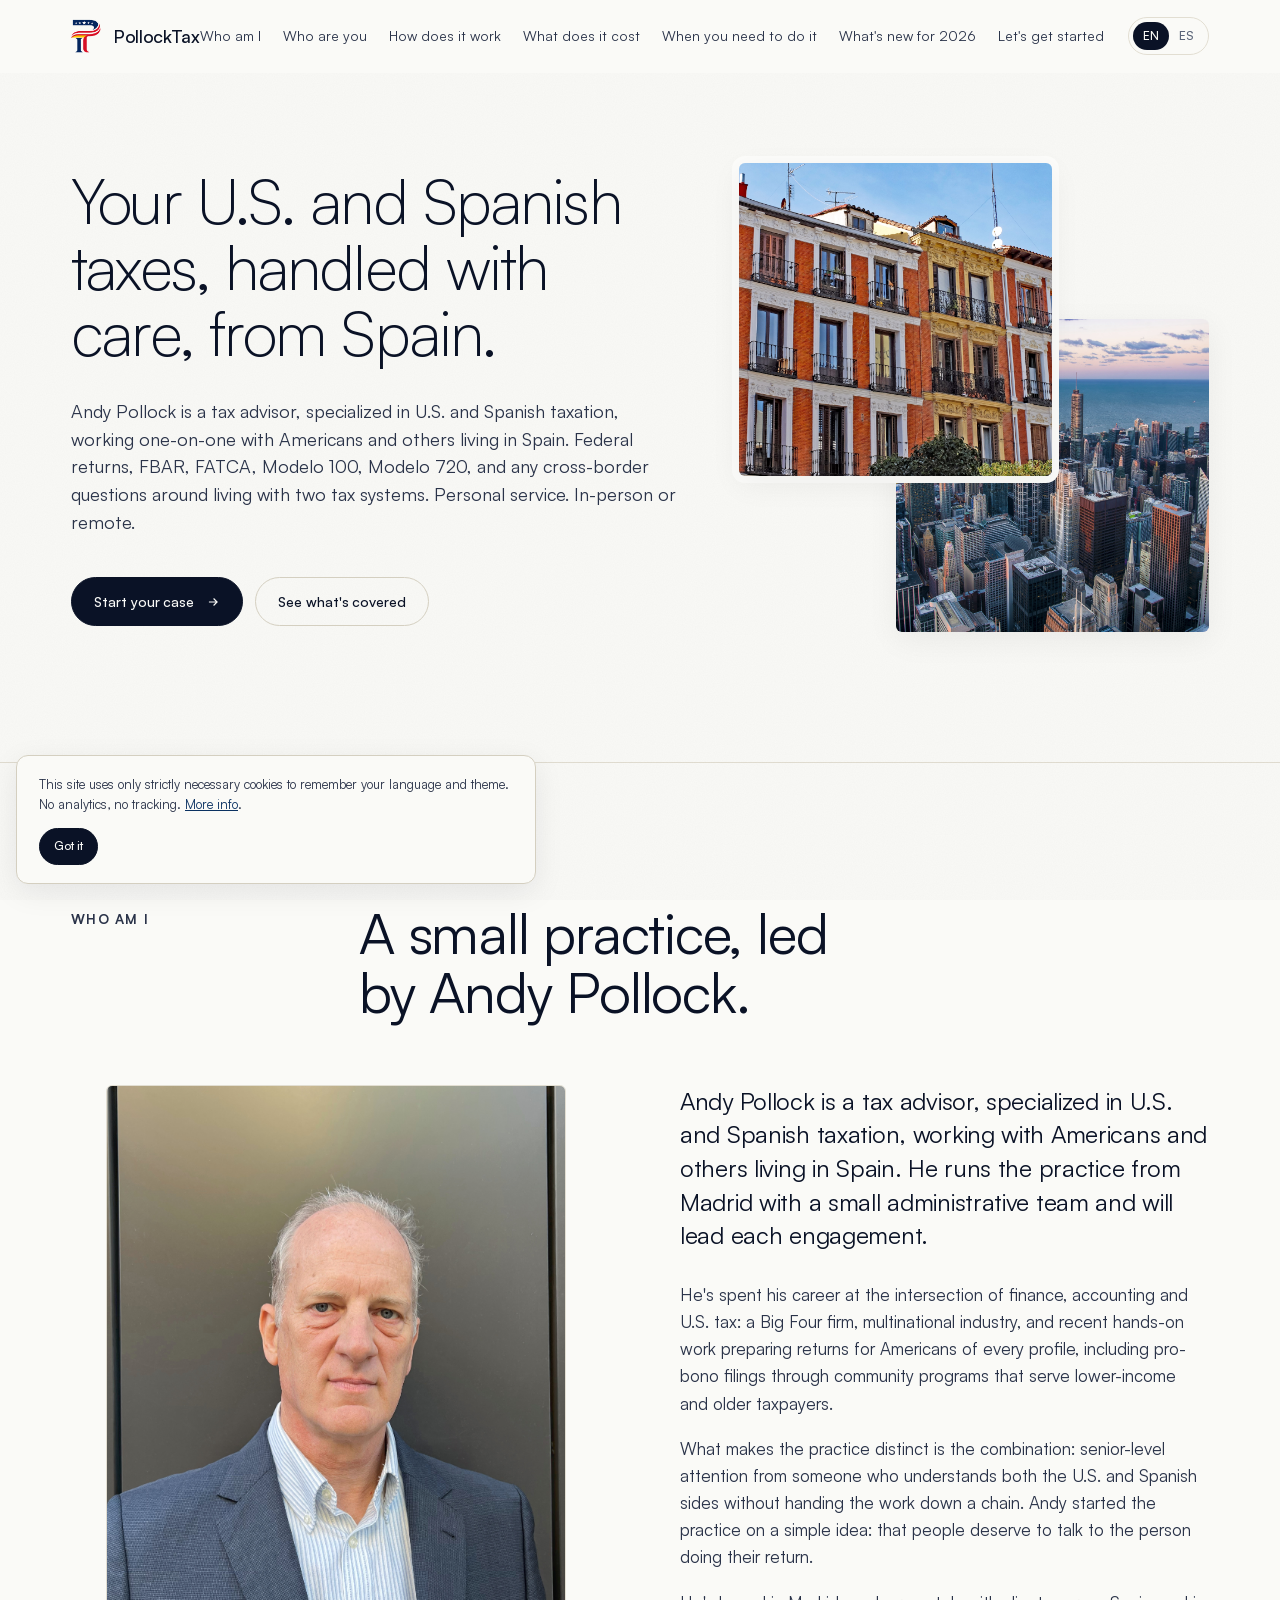
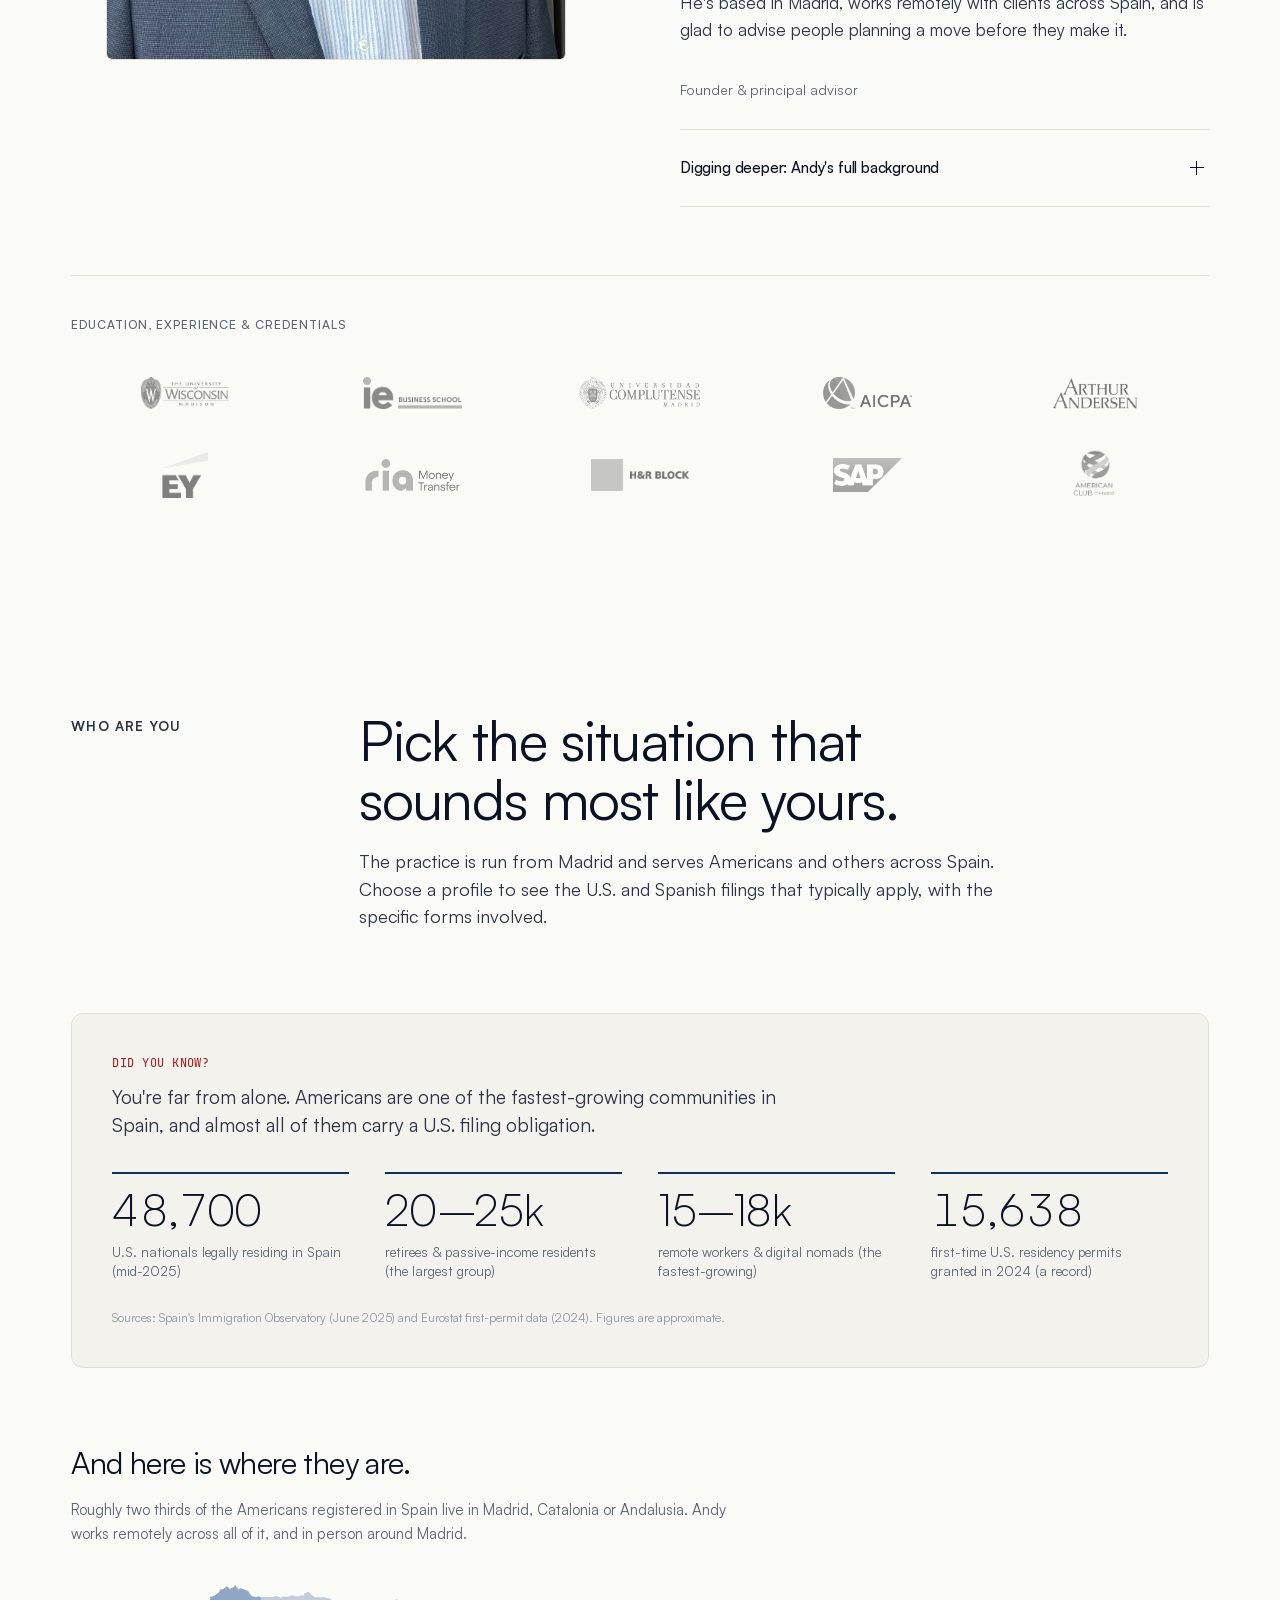
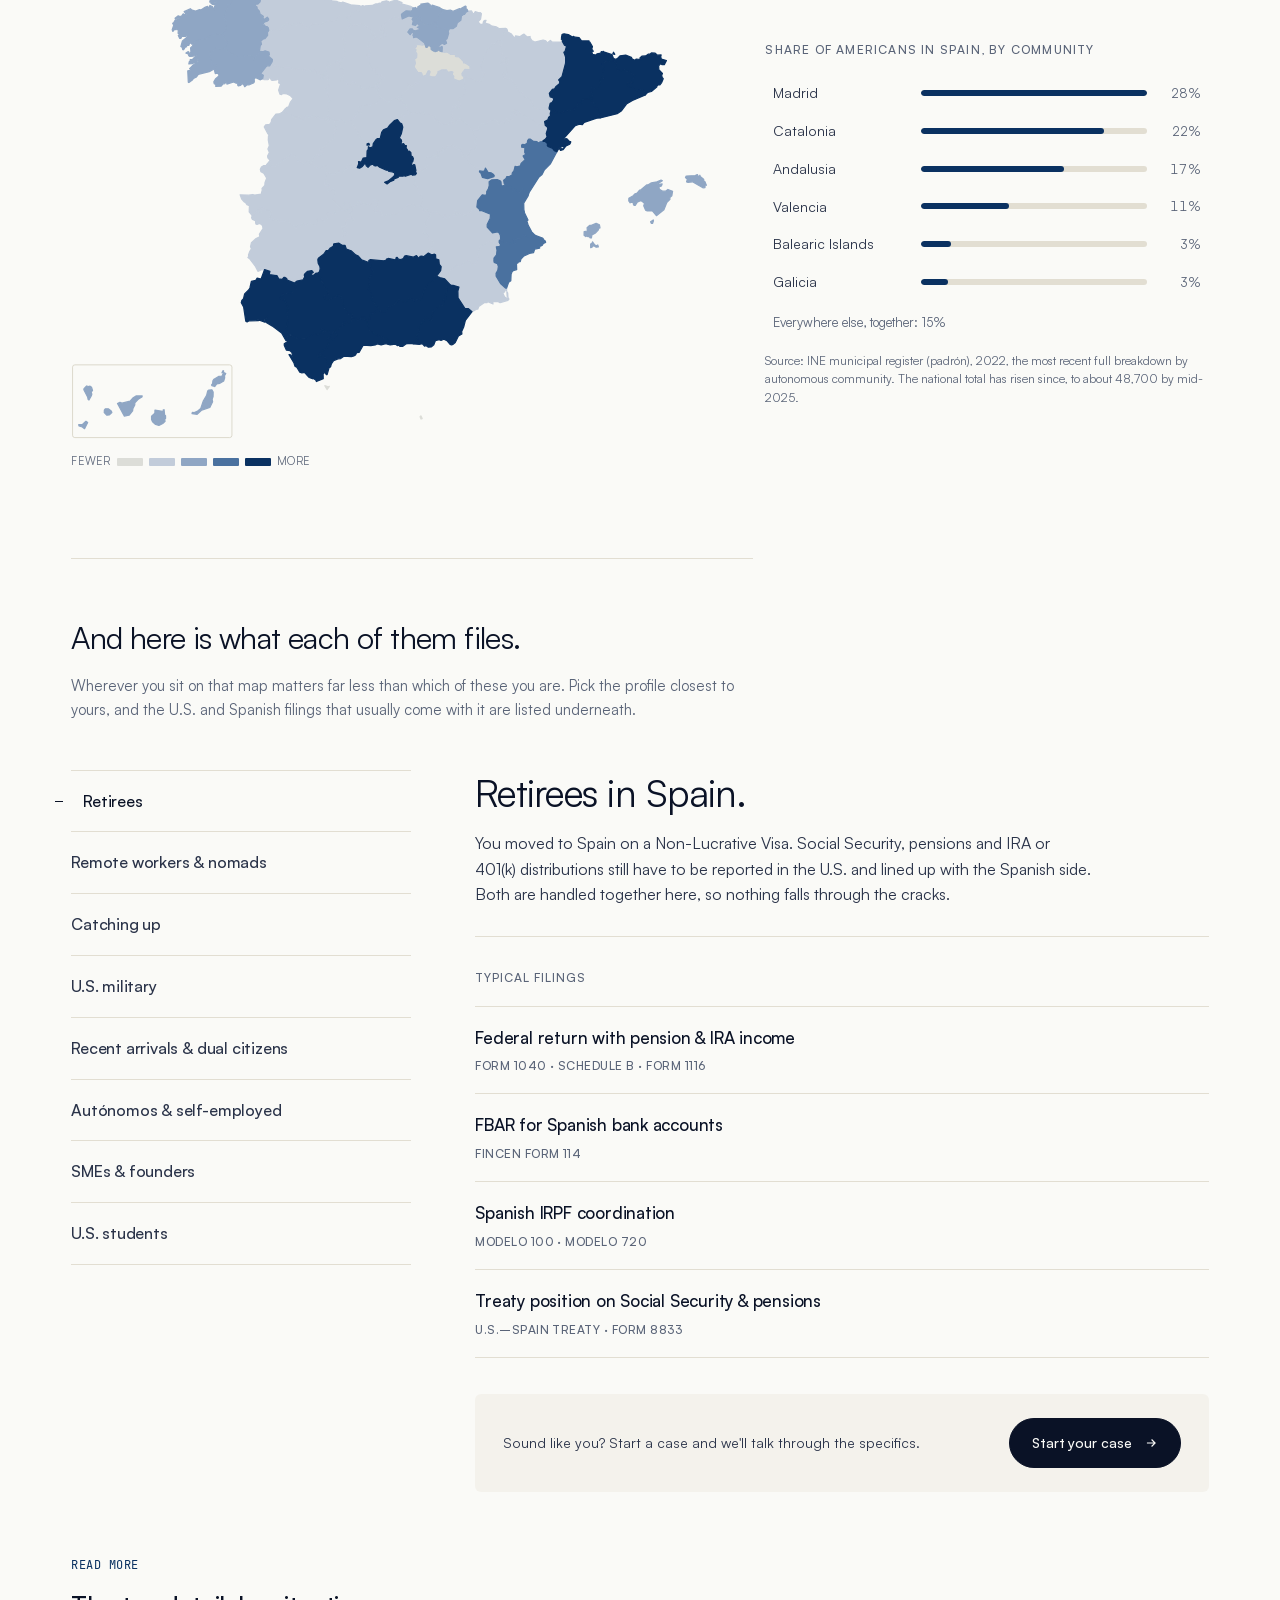
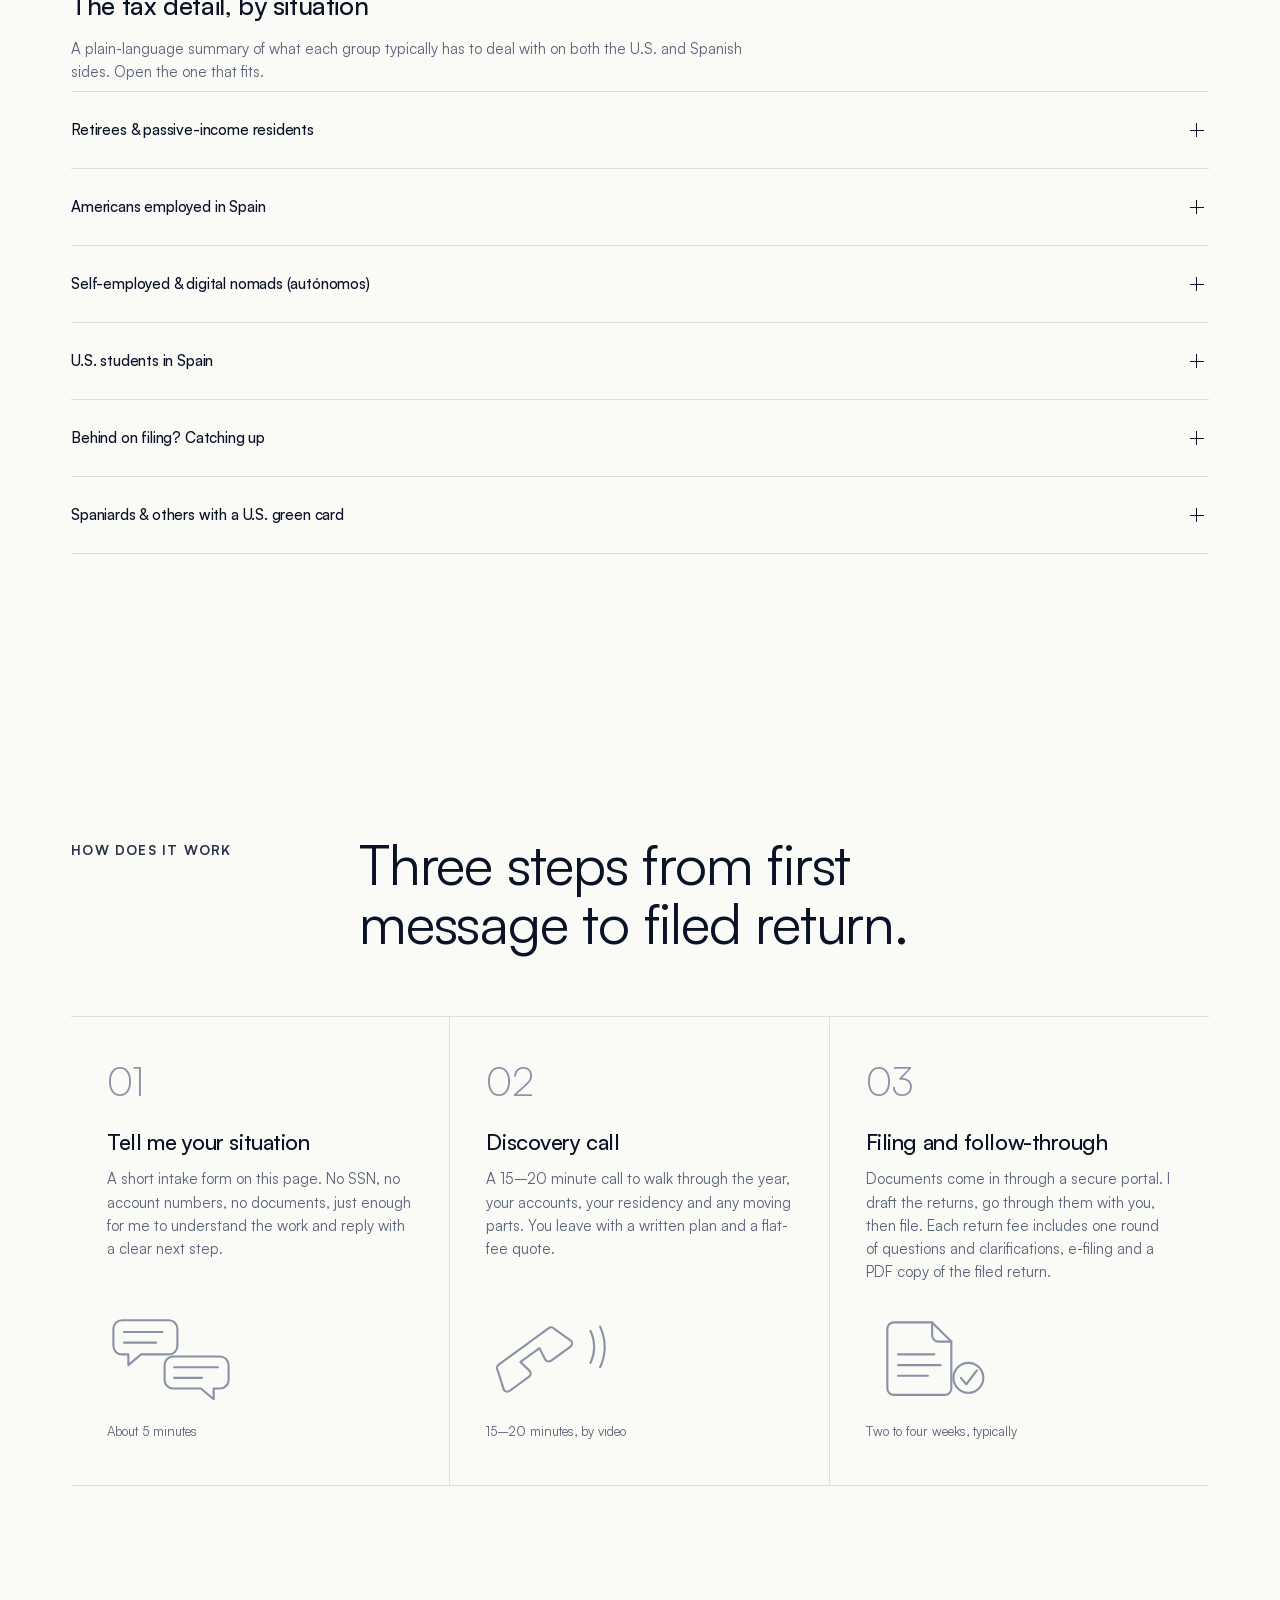
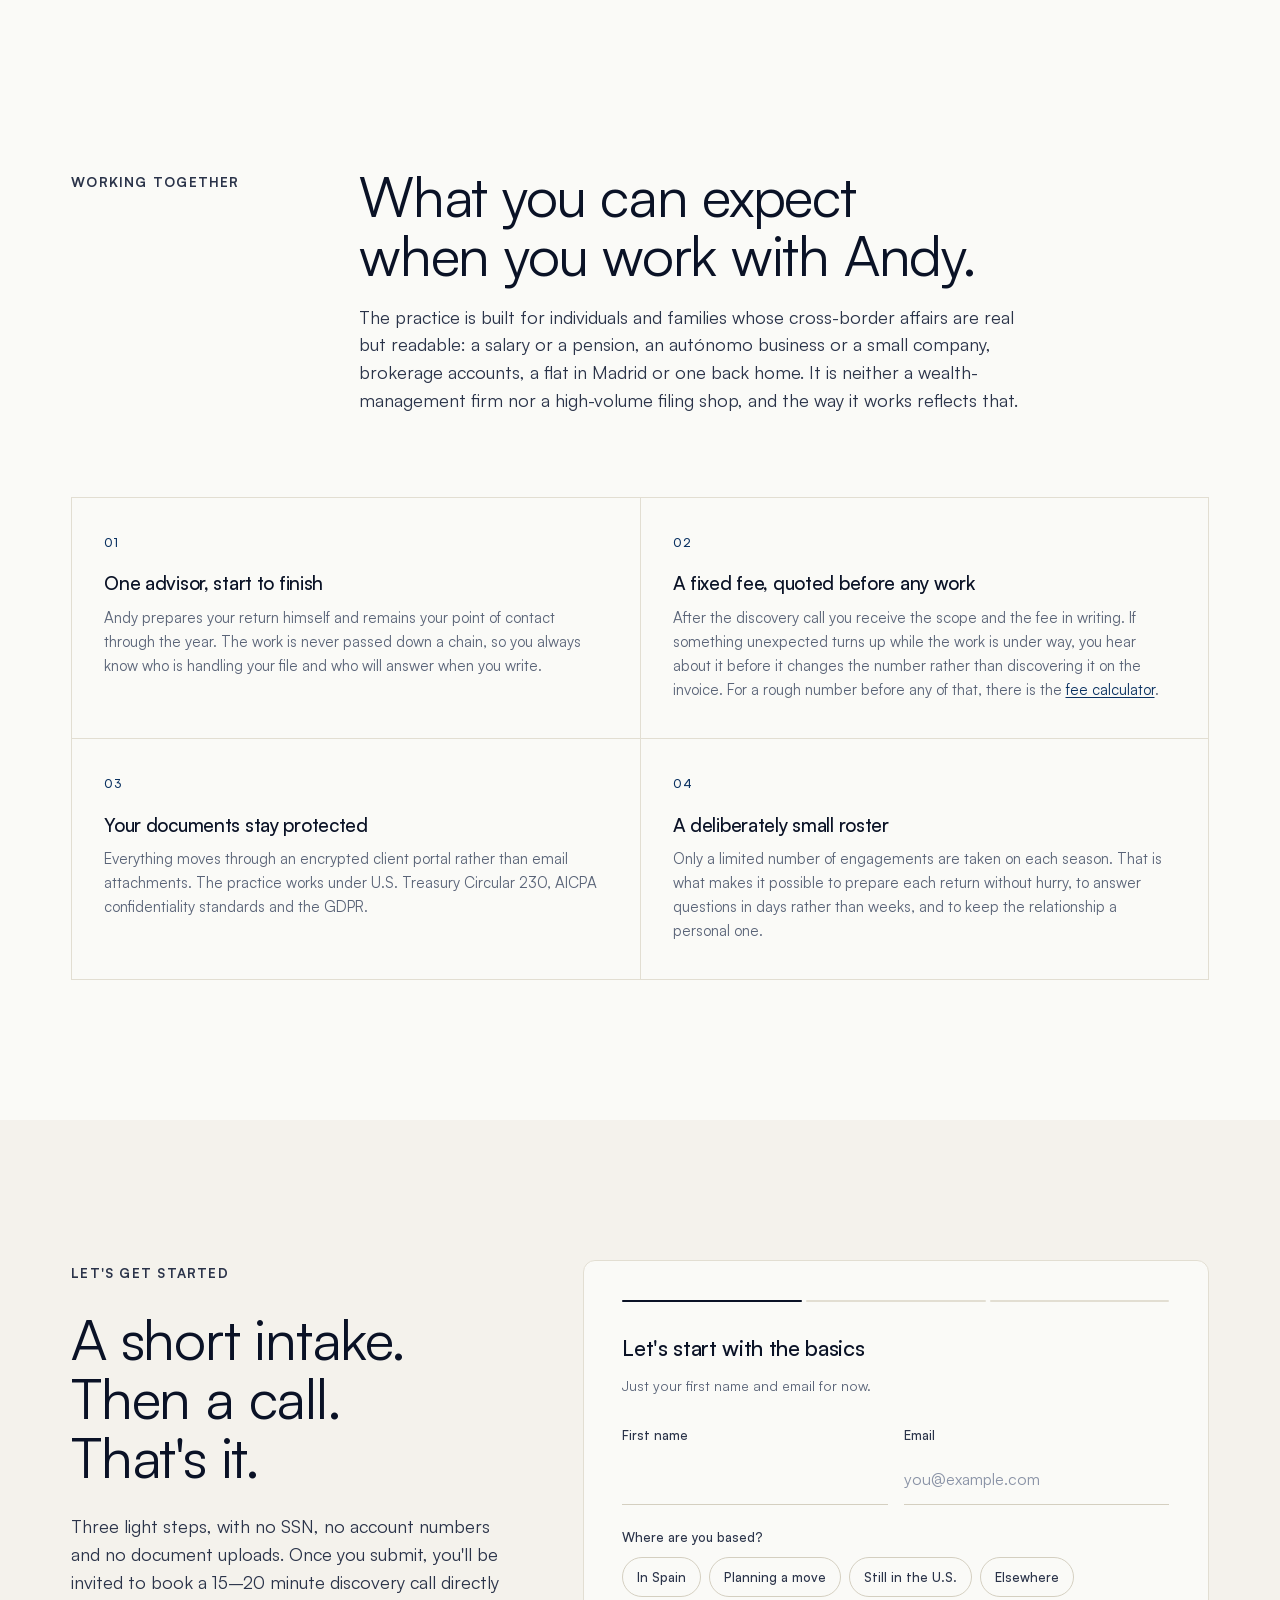
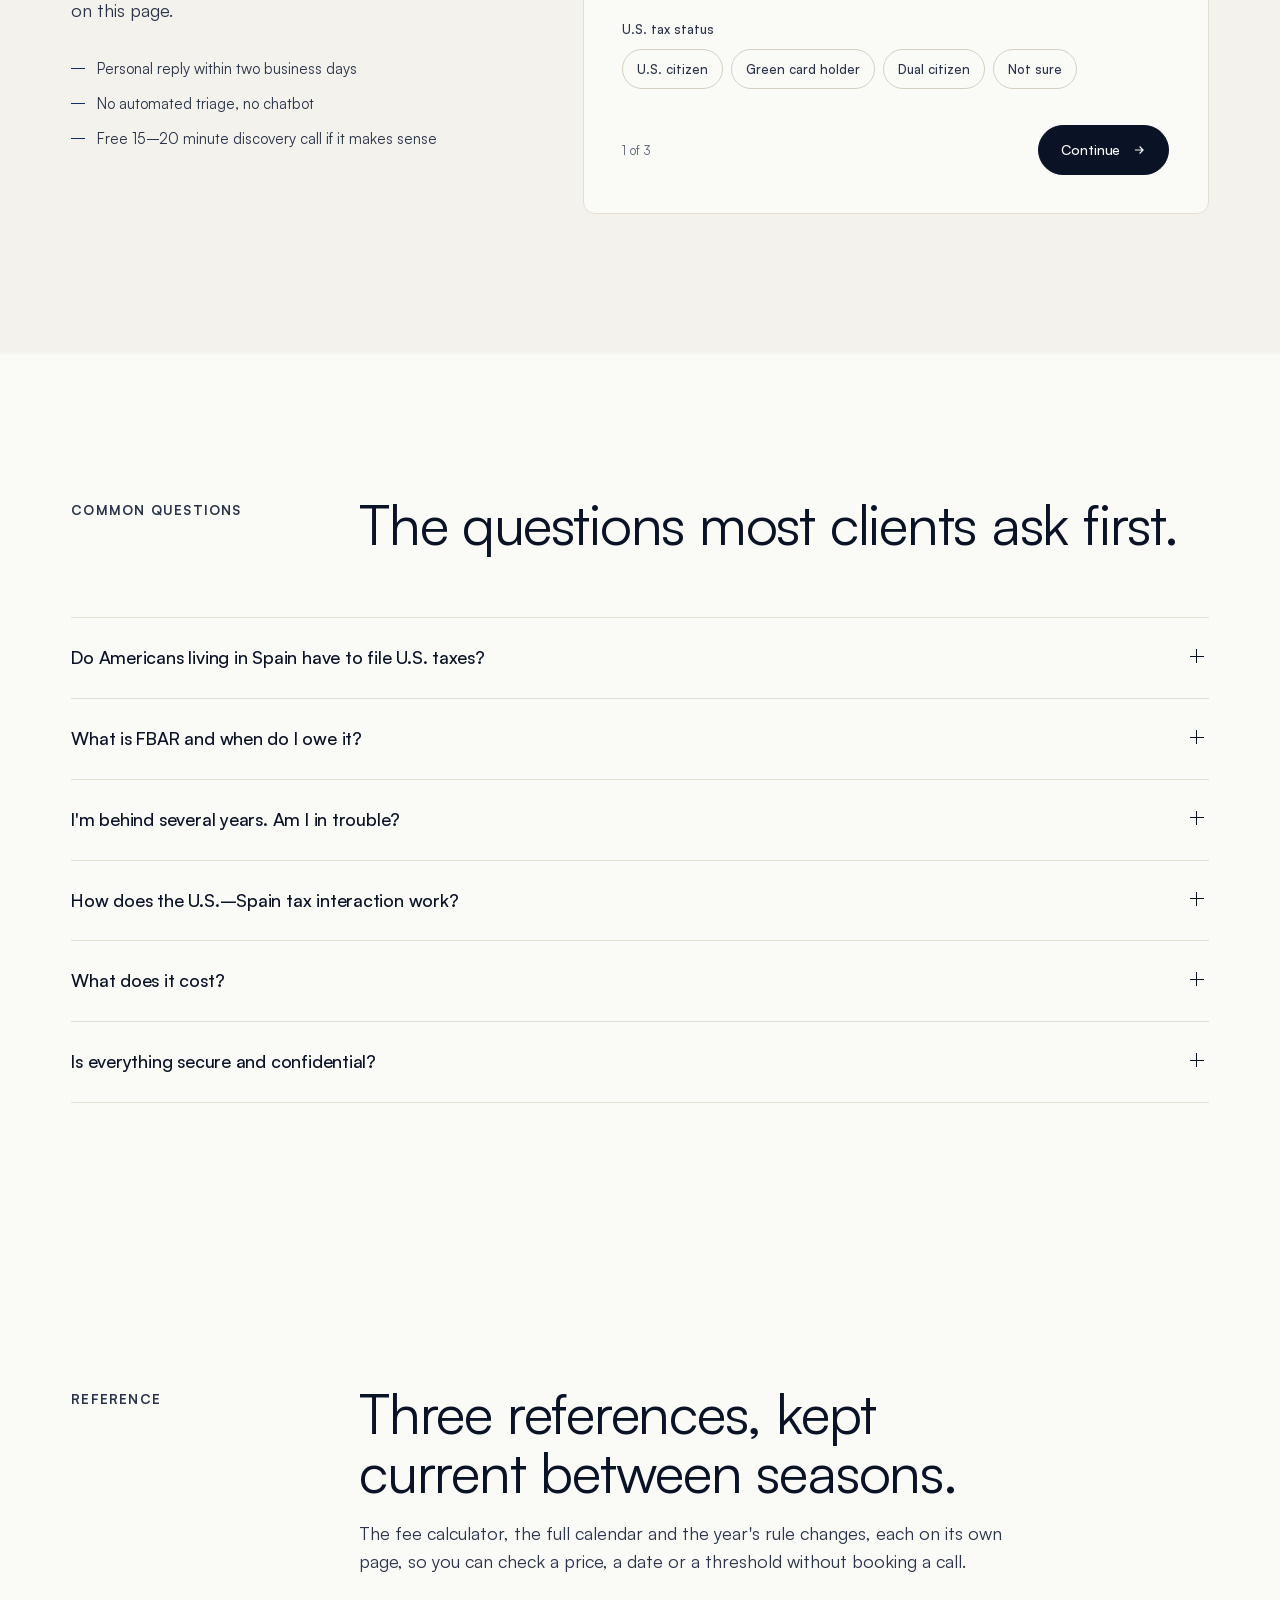
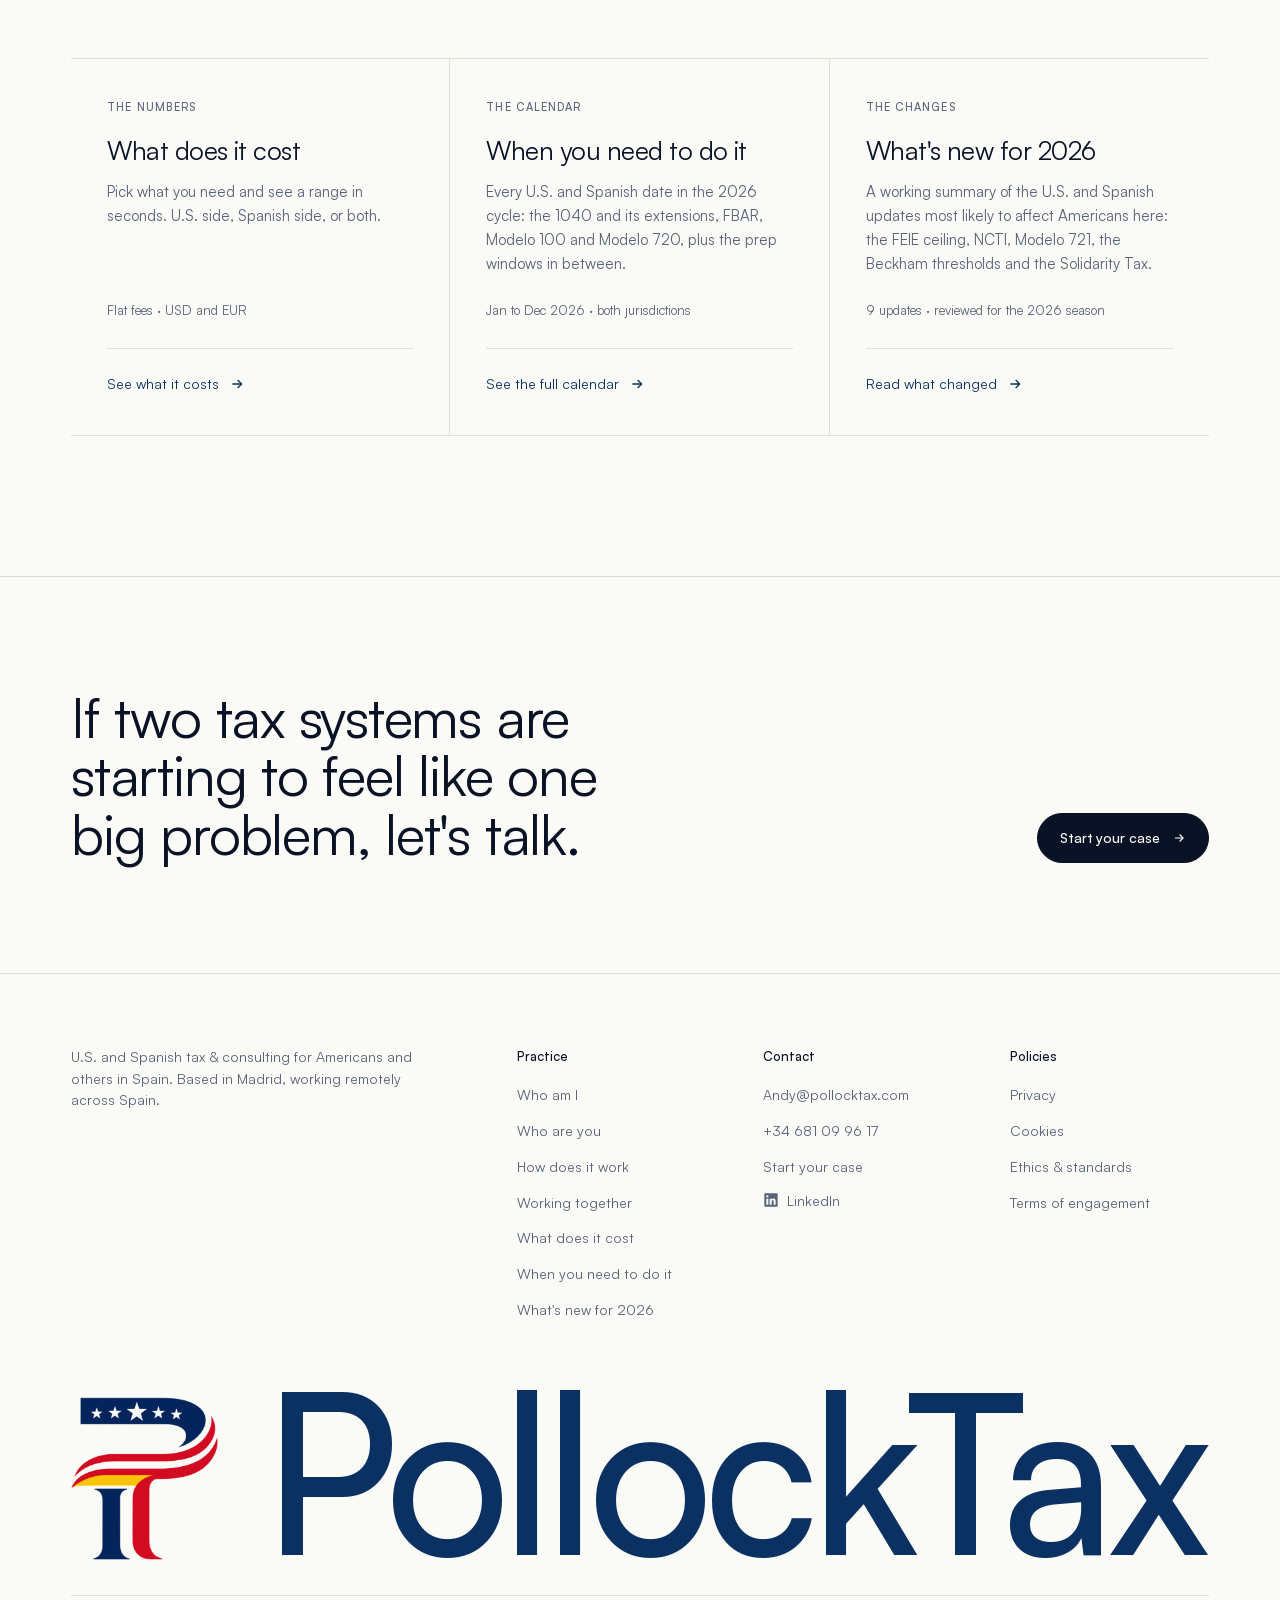
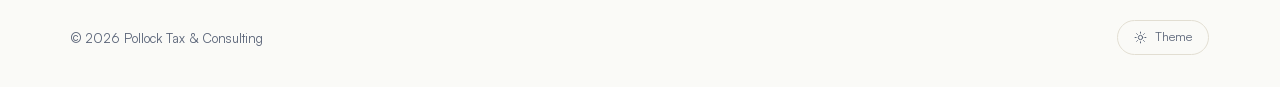
==== index.html @ 13b921cf "Bring pricing, scope and privacy text in line with the fee matrix and engagement letter - Calculator" ====
<!doctype html>
<html lang="en" data-theme="light">
<head>
<meta charset="utf-8" />
<meta name="viewport" content="width=device-width, initial-scale=1, viewport-fit=cover" />
<title>Pollock Tax &amp; Consulting | U.S. &amp; Spanish Tax for Americans in Spain</title>
<meta name="description" content="U.S. and Spanish tax advisory for Americans and others living in Spain. Federal returns, FBAR, FATCA, Modelo 100, Modelo 720, and cross-border planning, with one advisor for both sides." />
<meta name="keywords" content="US tax Spain, American expat taxes Spain, FBAR Spain, FATCA Spain, Modelo 100 Americans, Modelo 720 Americans, expat tax advisor Madrid, asesor fiscal estadounidenses España, impuestos americanos en España, declaración americana España, doble imposición España Estados Unidos, Streamlined Foreign Offshore, military expat tax, US student tax return Spain" />
<link rel="alternate" hreflang="en" href="https://pollocktax.com/" />
<link rel="alternate" hreflang="es" href="https://pollocktax.com/" />
<link rel="canonical" href="https://pollocktax.com/" />

<meta property="og:type" content="website" />
<meta property="og:title" content="Pollock Tax &amp; Consulting | U.S. &amp; Spanish Tax for Americans in Spain" />
<meta property="og:description" content="U.S. and Spanish tax advisory for Americans and others living in Spain. Federal returns, FBAR, FATCA, Modelo 100, Modelo 720, and cross-border planning." />
<meta property="og:image" content="https://pollocktax.com/images/og-image.jpg" />
<!-- Declaring the card's size lets a scraper lay out the preview on its first
     visit instead of deferring until it has fetched the image. The alt text
     describes what the card shows; tools/make-og-image.py draws it. -->
<meta property="og:image:width" content="1200" />
<meta property="og:image:height" content="630" />
<meta property="og:image:alt" content="Pollock Tax &amp; Consulting: U.S. and Spanish taxes, handled with care." />
<meta property="og:url" content="https://pollocktax.com/" />
<meta property="og:site_name" content="Pollock Tax &amp; Consulting" />
<meta property="og:locale" content="en_US" />
<meta property="og:locale:alternate" content="es_ES" />
<meta name="twitter:card" content="summary_large_image" />
<meta name="twitter:image:alt" content="Pollock Tax &amp; Consulting: U.S. and Spanish taxes, handled with care." />

<link rel="icon" href="images/favicon.ico" sizes="any" />
<link rel="icon" type="image/png" href="images/favicon-32.png" sizes="32x32" />
<link rel="icon" type="image/png" href="images/favicon-16.png" sizes="16x16" />
<link rel="apple-touch-icon" href="images/apple-touch-icon.png" />

<link rel="preload" href="fonts/Satoshi-400.woff2" as="font" type="font/woff2" crossorigin />
<link rel="preload" href="fonts/Satoshi-500.woff2" as="font" type="font/woff2" crossorigin />

<link rel="stylesheet" href="styles.css?v=8d1558ced2" />

<script type="application/ld+json">
{
  "@context": "https://schema.org",
  "@type": [
    "AccountingService",
    "ProfessionalService"
  ],
  "@id": "https://pollocktax.com/#practice",
  "name": "Pollock Tax & Consulting",
  "url": "https://pollocktax.com/",
  "logo": "https://pollocktax.com/images/logo-mark-512.png",
  "image": "https://pollocktax.com/images/og-image.jpg",
  "email": "Andy@pollocktax.com",
  "telephone": "+34681099617",
  "description": "U.S. and Spanish tax advisory for Americans and others living in Spain. Federal returns, FBAR, FATCA, Modelo 100, Modelo 720 and cross-border planning, handled one-on-one.",
  "priceRange": "$$",
  "knowsLanguage": [
    "en",
    "es"
  ],
  "address": {
    "@type": "PostalAddress",
    "addressLocality": "Madrid",
    "addressCountry": "ES"
  },
  "areaServed": [
    {
      "@type": "Country",
      "name": "Spain"
    }
  ],
  "founder": {
    "@type": "Person",
    "name": "Andy Pollock",
    "jobTitle": "Founder & principal advisor",
    "description": "Andy Pollock is a tax advisor, specialized in US and Spanish taxation, working with Americans and others living in Spain.",
    "sameAs": [
      "https://www.linkedin.com/in/andrewtpollock/"
    ],
    "alumniOf": [
      {
        "@type": "CollegeOrUniversity",
        "name": "University of Wisconsin–Madison"
      },
      {
        "@type": "CollegeOrUniversity",
        "name": "IE Business School"
      }
    ]
  },
  "sameAs": [
    "https://www.linkedin.com/in/andrewtpollock/"
  ],
  "hasOfferCatalog": {
    "@type": "OfferCatalog",
    "name": "Services",
    "itemListElement": [
      {
        "@type": "Offer",
        "itemOffered": {
          "@type": "Service",
          "name": "U.S. federal income tax return (Form 1040)"
        }
      },
      {
        "@type": "Offer",
        "itemOffered": {
          "@type": "Service",
          "name": "FBAR (FinCEN Form 114) and FATCA (Form 8938) reporting"
        }
      },
      {
        "@type": "Offer",
        "itemOffered": {
          "@type": "Service",
          "name": "Spanish income tax return (Modelo 100)"
        }
      },
      {
        "@type": "Offer",
        "itemOffered": {
          "@type": "Service",
          "name": "Modelo 720 and Modelo 721 foreign-asset declarations"
        }
      },
      {
        "@type": "Offer",
        "itemOffered": {
          "@type": "Service",
          "name": "Streamlined Foreign Offshore catch-up filings"
        }
      },
      {
        "@type": "Offer",
        "itemOffered": {
          "@type": "Service",
          "name": "Cross-border tax planning for a move to or from Spain"
        }
      }
    ]
  }
}
</script>

<script type="application/ld+json">
{
  "@context": "https://schema.org",
  "@type": "FAQPage",
  "mainEntity": [
    {
      "@type": "Question",
      "name": "Do Americans living in Spain have to file U.S. taxes?",
      "acceptedAnswer": {
        "@type": "Answer",
        "text": "Yes. The U.S. taxes its citizens and green-card holders on worldwide income, wherever they live. Between the Foreign Earned Income Exclusion and the Foreign Tax Credit, many expats in Spain end up owing little or nothing, but the return still has to be filed correctly to get there."
      }
    },
    {
      "@type": "Question",
      "name": "What is FBAR and when do I owe it?",
      "acceptedAnswer": {
        "@type": "Answer",
        "text": "FBAR (FinCEN Form 114) is required if your non-U.S. financial accounts, added together, ever topped $10,000 at any single moment in the year. It is an information report rather than a tax, but the penalties for missing it are steep."
      }
    },
    {
      "@type": "Question",
      "name": "I'm behind several years. Am I in trouble?",
      "acceptedAnswer": {
        "@type": "Answer",
        "text": "Probably not, and it is almost always fixable. When the missed filings were non-willful, the Streamlined Foreign Offshore Procedures let qualifying expats catch up on three years of returns and six FBARs without penalties."
      }
    },
    {
      "@type": "Question",
      "name": "How does the U.S.–Spain tax interaction work?",
      "acceptedAnswer": {
        "@type": "Answer",
        "text": "Through the U.S.–Spain tax treaty, the social-security totalization agreement, and careful coordination of credits and exclusions, so the same euro is not taxed twice. Both returns are prepared by the same advisor, from the same set of facts."
      }
    },
    {
      "@type": "Question",
      "name": "What does it cost?",
      "acceptedAnswer": {
        "@type": "Answer",
        "text": "Flat fees, scoped after the intake form and the discovery call. A standard expat return with FBAR sits in a clear, predictable range, quoted in writing before any work starts. No meter running."
      }
    },
    {
      "@type": "Question",
      "name": "Is everything secure and confidential?",
      "acceptedAnswer": {
        "@type": "Answer",
        "text": "Yes. Documents and messages move through an encrypted client portal rather than plain email. The practice works under U.S. Treasury Circular 230, AICPA confidentiality standards and the EU's GDPR."
      }
    }
  ]
}
</script>
</head>
<body class="opener-active">

<div id="site-opener" class="opener-overlay">
  <canvas id="fluid-canvas" class="opener-canvas"></canvas>
  
  <div class="opener-content">
    <div class="opener-headline-wrap">
      <span class="opener-static align-left">Tax advisory</span>
      
      <div class="opener-center-group">
        <span class="opener-connector">for</span>
        <div class="opener-rotator">
          <div class="rotator-inner" id="rotator-words">
            <span>digital nomads</span>
            <span>retirees</span>
            <span>expats</span>
          </div>
        </div>
      </div>
      
      <span class="opener-static align-right">in Spain.</span>
    </div>

    <div class="opener-brand-reveal" id="opener-brand">
      <div class="brand-lockup brand-lockup--stacked">
        <img class="brand-mark" src="images/logo-mark-256.png"
             srcset="images/logo-mark-256.png 1x, images/logo-mark-512.png 2x"
             width="225" height="256" alt="" />
        <p class="brand-word">PollockTax</p>
        <p class="brand-tagline">
          <span class="brand-tagline-us">US Expat Tax</span>
          <span class="brand-tagline-sep" aria-hidden="true">|</span>
          <span class="brand-tagline-es">Spain</span>
        </p>
      </div>
    </div>
  </div>

  <button class="opener-skip" id="opener-skip" type="button" data-bilingual><span data-lang="en">Skip intro</span><span data-lang="es">Saltar intro</span></button>
</div>

<a class="skip-link" href="#main" data-bilingual><span data-lang="en">Skip to content</span><span data-lang="es">Ir al contenido</span></a>

<header class="nav" id="nav">
  <div class="container nav-inner">
    <a href="#top" class="logo" aria-label="Pollock Tax &amp; Consulting, home">
      <span class="logo-mark" aria-hidden="true">
        <img src="images/logo-mark-64.png"
             srcset="images/logo-mark-64.png 1x, images/logo-mark-128.png 2x, images/logo-mark-256.png 3x"
             width="56" height="64" alt="" />
      </span>
      <span class="logo-word">PollockTax</span>
    </a>

    <nav class="nav-links" aria-label="Primary">
      <a class="nav-link" href="#about"     data-bilingual><span data-lang="en">Who am I</span><span data-lang="es">Quién soy</span></a>
      <a class="nav-link" href="#offer"     data-bilingual><span data-lang="en">Who are you</span><span data-lang="es">Quién eres</span></a>
      <a class="nav-link" href="#process"   data-bilingual><span data-lang="en">How does it work</span><span data-lang="es">Cómo funciona</span></a>
      <a class="nav-link" href="pricing.html" data-bilingual><span data-lang="en">What does it cost</span><span data-lang="es">Cuánto cuesta</span></a>
      <a class="nav-link" href="deadlines.html"  data-bilingual><span data-lang="en">When you need to do it</span><span data-lang="es">Cuándo hay que hacerlo</span></a>
      <a class="nav-link" href="whats-new.html" data-bilingual><span data-lang="en">What's new for 2026</span><span data-lang="es">Novedades para 2026</span></a>
      <a class="nav-link" href="#start"     data-bilingual><span data-lang="en">Let's get started</span><span data-lang="es">Empecemos</span></a>
    </nav>

    <div class="nav-controls">
      <div class="lang-toggle" role="group" aria-label="Language">
        <button data-set-lang="en" aria-pressed="true">
          <span class="lang-label">EN</span>
          <span class="lang-flag">🇺🇸</span>
        </button>
        <button data-set-lang="es" aria-pressed="false">
          <span class="lang-label">ES</span>
          <span class="lang-flag">🇪🇸</span>
        </button>
      </div>
      <button class="icon-btn menu-toggle" id="menu-toggle-btn" aria-label="Open navigation menu">
        <svg viewBox="0 0 24 24" fill="none" stroke="currentColor" stroke-width="2"><path d="M4 6h16M4 12h16M4 18h16"/></svg>
      </button>
    </div>
  </div>
</header>

<div class="mobile-drawer-overlay" id="mobile-overlay"></div>
<div class="mobile-drawer" id="mobile-drawer">
  <button class="icon-btn close-btn" id="menu-close-btn" aria-label="Close menu">
    <svg viewBox="0 0 24 24" fill="none" stroke="currentColor" stroke-width="2"><path d="M18 6 6 18M6 6l12 12"/></svg>
  </button>
  <nav class="mobile-nav-links">
    <a class="mobile-nav-link" href="#about"     data-bilingual><span data-lang="en">Who am I</span><span data-lang="es">Quién soy</span></a>
    <a class="mobile-nav-link" href="#offer"     data-bilingual><span data-lang="en">Who are you</span><span data-lang="es">Quién eres</span></a>
    <a class="mobile-nav-link" href="#process"   data-bilingual><span data-lang="en">How does it work</span><span data-lang="es">Cómo funciona</span></a>
    <a class="mobile-nav-link" href="pricing.html" data-bilingual><span data-lang="en">What does it cost</span><span data-lang="es">Cuánto cuesta</span></a>
    <a class="mobile-nav-link" href="deadlines.html"  data-bilingual><span data-lang="en">When you need to do it</span><span data-lang="es">Cuándo hay que hacerlo</span></a>
    <a class="mobile-nav-link" href="whats-new.html" data-bilingual><span data-lang="en">What's new for 2026</span><span data-lang="es">Novedades para 2026</span></a>
    <a class="mobile-nav-link" href="#start"     data-bilingual><span data-lang="en">Let's get started</span><span data-lang="es">Empecemos</span></a>
  </nav>
</div>

<a id="top"></a>
<main id="main">

<section class="hero">
  <div class="container">
    <div class="hero-grid">

      <div class="hero-text">
        <h1 class="hero-headline display-1" data-bilingual="block" data-reveal>
          <span data-lang="en">Your U.S. and Spanish taxes, handled with care, from Spain.</span>
          <span data-lang="es">Tus impuestos de EE.&nbsp;UU. y de España, atendidos con cuidado, desde España.</span>
        </h1>

        <p class="hero-sub body-lg" data-bilingual="block" data-reveal>
          <span data-lang="en">Andy Pollock is a tax advisor, specialized in U.S. and Spanish taxation, working one-on-one with Americans and others living in Spain. Federal returns, FBAR, FATCA, Modelo 100, Modelo 720, and any cross-border questions around living with two tax systems. Personal service. In-person or remote.</span>
          <span data-lang="es">Andy Pollock es asesor fiscal, especializado en tributación estadounidense y española, y atiende personalmente a americanos y a otras personas residentes en España. Declaraciones federales, FBAR, FATCA, Modelo 100, Modelo 720 y cualquier duda transfronteriza que surja al convivir con dos sistemas fiscales. Atención personal. En persona o en remoto.</span>
        </p>

        <div class="hero-actions" data-reveal>
          <a href="#start" class="btn btn-primary" data-bilingual>
            <span data-lang="en">Start your case</span>
            <span data-lang="es">Empezar mi caso</span>
            <svg class="btn-arrow" viewBox="0 0 24 24" fill="none" stroke="currentColor" stroke-width="2">
              <path d="M5 12h14M13 6l6 6-6 6"/>
            </svg>
          </a>
          <a href="#offer" class="btn btn-ghost" data-bilingual>
            <span data-lang="en">See what's covered</span>
            <span data-lang="es">Ver servicios</span>
          </a>
        </div>
      </div>

      <div class="hero-image-showcase" aria-hidden="true" data-reveal>
        <div class="img-panel-1">
          <img class="showcase-img" src="images/hero-spain.jpg" alt="Spain" />
        </div>
        <div class="img-panel-2">
          <img class="showcase-img" src="images/hero-usa.jpg" alt="United States" />
        </div>
      </div>

    </div>
  </div>
</section>

<hr class="section-rule" />

<section class="section" id="about">
  <div class="container">
    <div class="section-head" data-reveal>
      <span class="eyebrow" data-bilingual><span data-lang="en">Who am I</span><span data-lang="es">Quién soy</span></span>
      <div>
        <h2 class="display-2" data-bilingual="block">
          <span data-lang="en">A small practice, led by Andy Pollock.</span>
          <span data-lang="es">Una práctica pequeña, dirigida por Andy Pollock.</span>
        </h2>
      </div>
    </div>

    <div class="about-grid">
      <div class="about-portrait" data-reveal>
        <img src="images/portrait.jpg" alt="Andy Pollock"
             onerror="this.parentElement.classList.add('no-image'); this.remove();" />
      </div>

      <div class="about-bio" data-reveal>
        <p class="lead" data-bilingual="block">
          <span data-lang="en">Andy Pollock is a tax advisor, specialized in U.S. and Spanish taxation, working with Americans and others living in Spain. He runs the practice from Madrid with a small administrative team and will lead each engagement.</span>
          <span data-lang="es">Andy Pollock es asesor fiscal, especializado en tributación estadounidense y española, y trabaja con americanos y con otras personas residentes en España. Lleva la práctica desde Madrid con un pequeño equipo administrativo y dirige cada caso.</span>
        </p>
        <p data-bilingual="block">
          <span data-lang="en">He's spent his career at the intersection of finance, accounting and U.S. tax: a Big Four firm, multinational industry, and recent hands-on work preparing returns for Americans of every profile, including pro-bono filings through community programs that serve lower-income and older taxpayers.</span>
          <span data-lang="es">Su carrera transcurre en la intersección entre finanzas, contabilidad y fiscalidad estadounidense: una firma <em>Big Four</em>, industria multinacional, y trabajo reciente preparando declaraciones para americanos de todos los perfiles, incluyendo declaraciones <em>pro bono</em> a través de programas comunitarios que atienden a contribuyentes mayores y de rentas bajas.</span>
        </p>
        <p data-bilingual="block">
          <span data-lang="en">What makes the practice distinct is the combination: senior-level attention from someone who understands both the U.S. and Spanish sides without handing the work down a chain. Andy started the practice on a simple idea: that people deserve to talk to the person doing their return.</span>
          <span data-lang="es">Lo que distingue a la práctica es la combinación: atención de nivel senior por alguien que entiende ambos lados, el estadounidense y el español, sin delegar el trabajo en cadena. Andy creó la práctica con una idea sencilla: cada cliente merece hablar directamente con quien hace su declaración.</span>
        </p>
        <p data-bilingual="block">
          <span data-lang="en">He's based in Madrid, works remotely with clients across Spain, and is glad to advise people planning a move before they make it.</span>
          <span data-lang="es">Tiene su base en Madrid, atiende en remoto a clientes en toda España, y también asesora a quienes están planeando mudarse antes de hacerlo.</span>
        </p>

        <div class="signature" data-bilingual><span data-lang="en">Founder &amp; principal advisor</span><span data-lang="es">Fundador y asesor principal</span></div>

        <div class="faq-list bio-deeper" data-accordion data-reveal>
          <div class="faq-item">
            <button class="faq-q" data-faq-q id="faq-q1" aria-expanded="false" aria-controls="faq-a1">
              <span data-bilingual><span data-lang="en">Digging deeper: Andy's full background</span><span data-lang="es">Profundizando: la trayectoria completa de Andy</span></span>
              <span class="plus" aria-hidden="true"></span>
            </button>
            <div class="faq-a" id="faq-a1" role="region" aria-labelledby="faq-q1"><div><div class="faq-a-inner" data-bilingual="block">
              <span data-lang="en">
                <p>Andy is from the Midwest and moved to Spain more than 25 years ago. He completed his university studies in Accounting and Spanish at the University of Wisconsin–Madison with honors, then moved to Chicago to begin his career as an auditor with Arthur Andersen, where he earned his CPA. He went on to become Accounting Manager for Lindberg Corporation, a NASDAQ-traded industrial company, where he gained valuable experience meeting the SEC's rigorous quarterly and annual filing requirements.</p>
                <p>In 1999, Andy decided to pursue his dream, like many of you, and moved to Spain. He first earned an M.B.A. at the prestigious Instituto de Empresa (“IE”), finishing among the top students of his class. He then moved to Barcelona as a manager in Ernst &amp; Young's Transaction Support (“Due Diligence”) department, investigating and analyzing the financial records, forecasts and budgets of companies in the process of being bought or sold.</p>
                <p>Andy later became Ria Envia's Chief Financial Officer for European Operations, overseeing wire-remittance and currency-exchange businesses across Spain, France, England, Germany and Italy, and acting for part of his tenure as the company's legal representative before the Bank of Spain. More recently, he served as Deputy Chief Financial Officer for Villar Mir Group's energy and gas companies (the Enérgya VM group, with aggregate annual sales above €500 million), navigating a wide range of economic and liquidity challenges, including the pandemic and the Russia–Ukraine war.</p>
                <p>Since last year, Andy has focused his financial and economic expertise on individual income tax. He has studied and certified himself across a number of U.S. individual-tax areas, worked a full three months for H&amp;R Block's tax-preparation unit in Southern Wisconsin during the most recent season, and volunteered with the IRS's VITA/TCE tax-preparation assistance program.</p>
              </span>
              <span data-lang="es">
                <p>Andy es del Medio Oeste estadounidense y se mudó a España hace más de 25 años. Cursó sus estudios universitarios de Contabilidad y Español en la Universidad de Wisconsin–Madison con honores y se trasladó a Chicago para empezar su carrera como auditor en Arthur Andersen, donde obtuvo su certificación CPA. Después fue Director de Contabilidad de Lindberg Corporation, una empresa industrial cotizada en el NASDAQ, donde adquirió valiosa experiencia cumpliendo los exigentes requisitos trimestrales y anuales de la SEC.</p>
                <p>En 1999, Andy decidió perseguir su sueño, como muchos de vosotros, y se mudó a España. Primero cursó un M.B.A. en el prestigioso Instituto de Empresa (“IE”), terminando entre los mejores de su promoción. Luego se trasladó a Barcelona como manager en el departamento de Transaction Support (“Due Diligence”) de Ernst &amp; Young, investigando y analizando los registros financieros, previsiones y presupuestos de empresas en proceso de compraventa.</p>
                <p>Más adelante fue Director Financiero para Operaciones Europeas de Ria Envia, supervisando los negocios de remesas y cambio de divisa en España, Francia, Inglaterra, Alemania e Italia, y actuando durante parte de su etapa como representante legal de la compañía ante el Banco de España. Más recientemente fue Director Financiero Adjunto de las empresas de energía y gas del Grupo Villar Mir (el grupo Enérgya VM, con ventas anuales agregadas superiores a 500 millones de euros), sorteando numerosos retos económicos y de liquidez, incluidos la pandemia y la guerra entre Rusia y Ucrania.</p>
                <p>Desde el año pasado, Andy ha centrado su experiencia financiera y económica en el impuesto sobre la renta de las personas físicas. Se ha formado y certificado en varias áreas del impuesto individual estadounidense, ha trabajado tres meses completos en la unidad de preparación de declaraciones de H&amp;R Block en el sur de Wisconsin durante la última campaña, y ha colaborado como voluntario en el programa de asistencia VITA/TCE del IRS.</p>
              </span>
            </div></div></div>
          </div>
        </div>
      </div>
    </div>

    <div class="creds" data-reveal>
      <div class="creds-label" data-bilingual><span data-lang="en">Education, experience &amp; credentials</span><span data-lang="es">Formación, experiencia y credenciales</span></div>

      <div class="creds-grid">
        <div class="cred-item" data-logo="uw-madison" title="University of Wisconsin–Madison">
          <img src="images/credentials/uw-madison.png" alt="UW–Madison" loading="lazy"
               onerror="this.style.display='none';this.nextElementSibling.style.display='inline';" />
          <span style="display:none">UW–Madison</span>
        </div>
        <div class="cred-item" data-logo="ie-business-school" title="IE Business School">
          <img src="images/credentials/ie-business-school.png" alt="IE Business School" loading="lazy"
               onerror="this.style.display='none';this.nextElementSibling.style.display='inline';" />
          <span style="display:none">IE Business School</span>
        </div>
        <div class="cred-item" data-logo="complutense" title="Universidad Complutense de Madrid">
          <img src="images/credentials/complutense.png" alt="Universidad Complutense de Madrid" loading="lazy"
               onerror="this.style.display='none';this.nextElementSibling.style.display='inline';" />
          <span style="display:none">Universidad Complutense de Madrid</span>
        </div>
        <div class="cred-item" data-logo="cpa" title="Certified Public Accountant (CPA)">
          <img src="images/credentials/cpa.png" alt="Certified Public Accountant" loading="lazy"
               onerror="this.style.display='none';this.nextElementSibling.style.display='inline';" />
          <span style="display:none">Certified Public Accountant</span>
        </div>
        <div class="cred-item" data-logo="arthur-andersen" title="Arthur Andersen">
          <img src="images/credentials/arthur-andersen.png" alt="Arthur Andersen" loading="lazy"
               onerror="this.style.display='none';this.nextElementSibling.style.display='inline';" />
          <span style="display:none">Arthur Andersen</span>
        </div>
        <div class="cred-item" data-logo="ey" title="Ernst &amp; Young">
          <img src="images/credentials/ey.png" alt="Ernst &amp; Young" loading="lazy"
               onerror="this.style.display='none';this.nextElementSibling.style.display='inline';" />
          <span style="display:none">Ernst &amp; Young</span>
        </div>
        <div class="cred-item" data-logo="ria-envia" title="Ria Envia">
          <img src="images/credentials/ria_envia.png" alt="Ria Envia" loading="lazy"
               onerror="this.style.display='none';this.nextElementSibling.style.display='inline';" />
          <span style="display:none">Ria Envia</span>
        </div>
        <div class="cred-item" data-logo="hr-block" title="H&amp;R Block">
          <img src="images/credentials/hr-block.png" alt="H&amp;R Block" loading="lazy"
               onerror="this.style.display='none';this.nextElementSibling.style.display='inline';" />
          <span style="display:none">H&amp;R Block</span>
        </div>
        <div class="cred-item" data-logo="sap" title="SAP certified">
          <img src="images/credentials/sap.png" alt="SAP" loading="lazy"
               onerror="this.style.display='none';this.nextElementSibling.style.display='inline';" />
          <span style="display:none">SAP</span>
        </div>
        <div class="cred-item" data-logo="american-club" title="American Club of Madrid">
          <img src="images/credentials/american_club.png" alt="American Club of Madrid" loading="lazy"
               onerror="this.style.display='none';this.nextElementSibling.style.display='inline';" />
          <span style="display:none">American Club of Madrid</span>
        </div>
      </div>

    </div>
  </div>
</section>

<section class="section" id="offer">
  <div class="container">
    <div class="section-head" data-reveal>
      <span class="eyebrow" data-bilingual><span data-lang="en">Who are you</span><span data-lang="es">Quién eres</span></span>
      <div>
        <h2 class="display-2" data-bilingual="block">
          <span data-lang="en">Pick the situation that sounds most like yours.</span>
          <span data-lang="es">Elige la situación que más se parezca a la tuya.</span>
        </h2>
        <p class="lede body-lg" style="margin-top: 20px;" data-bilingual="block">
          <span data-lang="en">The practice is run from Madrid and serves Americans and others across Spain. Choose a profile to see the U.S. and Spanish filings that typically apply, with the specific forms involved.</span>
          <span data-lang="es">La práctica se dirige desde Madrid y atiende a americanos y a otras personas en toda España. Elige un perfil para ver las declaraciones americanas y españolas que suelen aplicar, con los formularios concretos.</span>
        </p>
      </div>
    </div>

    <div class="stats-strip" data-reveal>
      <div class="stats-strip-head">
        <span class="stats-kicker" data-bilingual><span data-lang="en">Did you know?</span><span data-lang="es">¿Sabías que…?</span></span>
        <p data-bilingual="block">
          <span data-lang="en">You're far from alone. Americans are one of the fastest-growing communities in Spain, and almost all of them carry a U.S. filing obligation.</span>
          <span data-lang="es">No estás solo, ni mucho menos. Los americanos son una de las comunidades que más crece en España, y casi todos arrastran una obligación fiscal con EE.&nbsp;UU.</span>
        </p>
      </div>
      <div class="stats-grid" data-stats>
        <div class="stat" data-stat-order="0">
          <span class="stat-num" data-count>48,700</span>
          <span class="stat-label" data-bilingual><span data-lang="en">U.S. nationals legally residing in Spain (mid-2025)</span><span data-lang="es">ciudadanos de EE.&nbsp;UU. con residencia legal en España (mediados de 2025)</span></span>
        </div>
        <div class="stat" data-stat-order="1">
          <span class="stat-num">20–25k</span>
          <span class="stat-label" data-bilingual><span data-lang="en">retirees &amp; passive-income residents (the largest group)</span><span data-lang="es">jubilados y residentes con renta pasiva (el grupo más numeroso)</span></span>
        </div>
        <div class="stat" data-stat-order="2">
          <span class="stat-num">15–18k</span>
          <span class="stat-label" data-bilingual><span data-lang="en">remote workers &amp; digital nomads (the fastest-growing)</span><span data-lang="es">trabajadores remotos y nómadas digitales (el que más crece)</span></span>
        </div>
        <div class="stat" data-stat-order="3">
          <span class="stat-num" data-count>15,638</span>
          <span class="stat-label" data-bilingual><span data-lang="en">first-time U.S. residency permits granted in 2024 (a record)</span><span data-lang="es">primeras autorizaciones de residencia para americanos en 2024 (un récord)</span></span>
        </div>
      </div>
      <p class="stats-source" data-bilingual="block">
        <span data-lang="en">Sources: Spain's Immigration Observatory (June 2025) and Eurostat first-permit data (2024). Figures are approximate.</span>
        <span data-lang="es">Fuentes: Observatorio Permanente de la Inmigración (junio 2025) y datos de primeros permisos de Eurostat (2024). Cifras aproximadas.</span>
      </p>
    </div>

    <div class="map-block" data-reveal>
      <div class="map-head">
        <h3 data-bilingual="block">
          <span data-lang="en">And here is where they are.</span>
          <span data-lang="es">Y esto es dónde están.</span>
        </h3>
        <p data-bilingual="block">
          <span data-lang="en">Roughly two thirds of the Americans registered in Spain live in Madrid, Catalonia or Andalusia. Andy works remotely across all of it, and in person around Madrid.</span>
          <span data-lang="es">Cerca de dos tercios de los americanos registrados en España viven en Madrid, Cataluña o Andalucía. Andy atiende en remoto en todo el país, y en persona en la zona de Madrid.</span>
        </p>
      </div>

      <div class="map-grid">
        <div class="map-figure">
        <svg class="es-map" viewBox="24 6 831 598" role="img" aria-labelledby="map-title map-desc" xmlns="http://www.w3.org/2000/svg">
        <title id="map-title" data-map-title></title><desc id="map-desc" data-map-desc></desc>
        <g class="es-region es-step-0" data-region="ceuta" data-region-count="3" data-share="0.0" fill="#DCDDD8" stroke="#DCDDD8" stroke-width="1.6">
        <path d="M354.9 537.9L352.0 532.9L356.5 534.4L357.9 533.7L354.9 537.9Z"/>
        </g>
        <g class="es-region es-step-0" data-region="melilla" data-region-count="28" data-share="0.1" fill="#DCDDD8" stroke="#DCDDD8" stroke-width="1.6">
        <path d="M476.4 576.0L475.2 573.0L476.2 571.9L477.9 575.4L476.4 576.0Z"/>
        </g>
        <g class="es-region es-step-0" data-region="rioja" data-region-count="175" data-share="0.4" fill="#DCDDD8" stroke="#DCDDD8" stroke-width="1.6">
        <path d="M503.6 101.2L506.8 102.1L510.1 101.6L514.5 104.7L520.3 104.7L521.4 105.7L520.7 106.6L521.4 107.6L525.4 108.0L531.1 113.8L531.4 115.6L532.8 115.6L539.5 119.6L539.7 124.7L533.1 124.2L529.5 128.8L529.4 131.5L532.1 135.0L531.4 136.8L525.8 139.2L519.4 136.9L518.3 135.2L518.8 133.2L516.6 130.5L517.7 127.5L515.5 126.9L511.2 127.9L509.2 124.8L503.4 124.7L499.8 126.7L498.4 126.6L498.1 129.3L495.2 133.8L494.3 133.8L490.2 133.8L486.5 132.3L488.1 127.6L487.4 126.1L485.0 126.4L483.6 130.7L480.1 132.8L478.1 132.3L476.9 128.4L472.2 128.0L469.6 124.8L467.4 120.6L469.1 116.1L468.1 110.9L470.7 108.8L471.0 104.1L469.3 101.5L470.0 99.0L467.7 98.3L470.5 94.4L469.9 92.3L472.8 91.7L478.3 92.7L481.8 91.5L481.8 93.0L483.0 93.7L482.6 95.4L484.7 95.3L485.6 93.4L487.0 93.4L489.3 95.1L489.5 98.5L492.2 100.1L494.0 99.8L494.6 101.2L497.7 100.3L498.8 98.5L500.8 100.5L503.6 101.2Z"/>
        </g>
        <g class="es-region es-step-1" data-region="extremadura" data-region-count="212" data-share="0.5" fill="#C2CCDA" stroke="#C2CCDA" stroke-width="1.6">
        <path d="M257.2 356.0L256.0 353.4L257.2 348.1L263.2 342.7L268.0 340.4L267.5 337.1L272.2 329.9L271.6 326.5L270.1 324.5L267.6 323.3L264.4 324.5L262.9 323.9L262.4 319.6L258.5 318.0L257.4 315.7L258.2 313.1L260.5 313.4L263.0 309.9L262.6 307.3L264.9 305.9L267.2 305.9L267.2 310.1L268.6 310.2L269.8 305.8L267.5 303.6L268.4 302.2L276.5 305.7L279.3 305.3L281.0 306.1L283.5 311.0L281.0 315.1L282.6 318.3L287.0 319.2L288.1 317.8L291.9 318.9L293.4 320.8L294.8 319.4L302.7 320.2L305.4 318.7L305.7 323.2L309.8 325.0L311.1 326.8L313.0 327.0L314.3 328.8L320.5 322.5L321.4 326.7L324.5 323.7L325.4 325.4L328.7 324.1L331.1 321.4L333.3 321.9L337.2 325.4L341.1 324.2L342.9 321.8L341.2 318.5L343.5 317.1L346.0 317.1L349.7 320.4L352.1 319.6L354.6 315.8L355.0 309.6L363.1 310.5L366.0 308.6L367.2 304.7L369.3 307.0L375.0 305.1L378.3 306.8L384.0 304.3L387.8 301.3L388.3 304.6L386.8 308.3L384.6 310.7L386.6 315.6L389.5 319.4L386.0 317.9L382.0 317.8L380.0 320.0L378.9 323.9L380.6 327.7L378.4 328.7L375.8 327.5L374.5 327.9L376.2 333.2L380.3 334.8L380.0 337.9L375.9 339.4L372.7 348.0L363.6 349.7L363.0 352.8L359.2 354.9L356.7 358.1L353.8 358.2L350.9 362.7L343.4 368.6L343.5 374.5L346.0 380.9L344.9 385.9L342.8 387.7L340.6 387.5L336.2 390.7L335.0 388.4L337.2 386.4L336.0 384.7L334.7 384.0L329.8 385.1L325.8 389.0L325.9 392.6L323.4 396.4L315.8 397.9L312.3 400.5L303.5 396.5L302.7 394.5L300.1 392.8L297.0 395.5L292.6 395.0L290.3 390.8L280.9 389.4L280.3 388.7L281.1 385.2L274.2 382.8L269.5 383.4L265.6 385.1L262.4 378.7L254.8 368.7L252.7 367.2L253.9 365.7L253.4 364.1L254.8 360.0L257.2 356.0Z"/>
        <path d="M258.2 313.1L254.3 308.4L254.6 300.2L251.4 299.1L249.7 296.4L247.2 294.7L244.7 291.9L242.6 286.2L253.6 286.7L258.9 285.8L261.6 286.5L269.8 285.3L271.2 280.0L270.9 278.1L274.5 274.2L274.7 270.6L277.0 264.6L273.1 258.4L269.5 256.5L268.7 253.3L270.1 250.4L273.2 248.5L276.1 248.4L277.2 246.8L280.3 249.1L285.2 248.2L286.7 248.8L292.6 247.0L293.5 245.9L293.3 244.0L295.4 242.0L310.2 233.6L318.0 238.9L316.8 241.9L325.3 246.7L326.8 246.1L327.9 244.0L331.5 242.6L332.6 243.9L332.5 246.4L335.3 245.9L337.4 246.7L341.6 250.8L344.9 252.2L347.6 251.9L350.7 249.2L354.2 248.4L353.9 254.3L355.6 257.6L353.7 259.0L352.6 273.0L355.9 272.6L357.5 274.3L356.3 278.7L356.6 281.0L359.0 281.4L361.6 278.8L363.7 278.8L363.8 281.8L365.1 284.1L362.3 292.3L375.0 305.1L369.3 307.0L367.2 304.7L366.0 308.6L363.1 310.5L355.0 309.6L354.6 315.8L352.1 319.6L349.7 320.4L346.0 317.1L343.5 317.1L341.2 318.5L342.9 321.8L341.1 324.2L337.2 325.4L333.3 321.9L331.1 321.4L328.7 324.1L325.4 325.4L324.5 323.7L321.4 326.7L320.5 322.5L314.3 328.8L313.0 327.0L311.1 326.8L309.8 325.0L305.7 323.2L305.4 318.7L302.7 320.2L294.8 319.4L293.4 320.8L291.9 318.9L288.1 317.8L287.0 319.2L282.6 318.3L281.0 315.1L283.5 311.0L280.2 305.4L276.5 305.7L268.4 302.2L267.5 303.6L269.8 305.8L268.6 310.2L267.2 310.1L267.2 305.9L264.9 305.9L262.6 307.3L263.0 309.9L260.5 313.4L258.2 313.1Z"/>
        </g>
        <g class="es-region es-step-1" data-region="cantabria" data-region-count="355" data-share="0.8" fill="#C2CCDA" stroke="#C2CCDA" stroke-width="1.6">
        <path d="M396.8 41.7L398.5 42.9L401.0 41.7L403.7 42.9L404.7 41.9L413.3 41.5L417.9 39.5L421.4 39.3L422.2 38.4L423.8 39.3L425.9 36.8L431.6 35.5L434.6 36.6L430.8 38.9L432.0 40.2L434.4 38.4L435.8 39.3L435.3 37.1L436.6 37.5L437.2 36.4L445.4 34.2L445.3 35.3L451.8 37.8L451.8 38.8L449.7 38.3L448.1 39.8L450.2 41.0L450.9 39.8L451.4 40.6L453.6 40.2L462.9 42.5L465.9 44.5L466.0 46.8L463.2 48.9L457.2 48.4L451.7 52.1L451.0 53.4L452.1 58.9L448.2 58.9L440.7 56.5L434.7 62.0L431.1 62.6L430.2 65.0L425.3 68.2L423.6 73.0L425.6 74.4L428.9 71.8L430.5 72.0L431.3 73.3L428.0 74.8L427.7 77.2L428.7 77.9L429.9 76.5L431.4 76.5L432.2 80.6L424.6 83.7L422.9 83.2L422.7 79.7L420.5 83.2L418.5 83.7L413.5 80.5L416.0 78.7L415.7 77.4L412.7 78.5L411.6 78.0L410.7 71.4L404.8 69.1L402.1 65.6L399.4 64.8L394.9 66.5L386.0 67.1L383.8 63.0L380.9 61.0L380.7 55.7L385.7 55.2L386.6 50.7L390.3 50.2L392.8 48.5L395.2 50.0L396.0 49.6L396.6 48.0L395.6 45.2L396.8 41.7Z"/>
        <path d="M458.1 51.0L460.0 53.2L458.4 53.9L458.1 51.0Z"/>
        </g>
        <g class="es-region es-step-1" data-region="navarra" data-region-count="370" data-share="0.9" fill="#C2CCDA" stroke="#C2CCDA" stroke-width="1.6">
        <path d="M536.9 48.8L541.7 48.6L543.3 51.9L545.1 51.6L546.5 49.5L551.2 51.0L553.0 50.7L554.4 52.1L553.3 59.2L550.1 62.7L552.8 65.8L556.3 65.9L557.2 62.0L559.2 60.7L560.4 60.9L559.1 63.6L560.9 65.0L563.9 65.5L567.3 67.7L573.4 69.0L577.7 71.5L585.7 71.2L587.0 71.6L587.8 73.5L584.7 74.4L582.4 78.6L581.6 83.2L579.7 85.0L573.6 88.1L572.6 91.1L567.5 91.7L566.1 93.5L567.0 94.3L564.4 97.1L561.8 97.5L560.8 98.9L561.0 101.8L557.5 106.6L557.2 108.9L558.1 110.3L555.4 114.1L553.8 119.3L555.0 125.9L557.1 129.0L558.8 129.7L558.8 131.4L553.6 139.8L550.0 138.9L546.7 139.6L542.5 136.6L539.2 136.8L536.0 134.4L531.7 133.7L529.7 132.1L529.3 129.2L533.1 124.2L540.0 124.4L539.5 119.6L532.8 115.6L531.4 115.6L531.1 113.8L525.4 108.0L521.4 107.6L520.7 106.6L521.4 105.7L520.3 104.7L514.5 104.7L510.1 101.6L506.8 102.1L503.6 101.2L503.9 95.0L502.8 94.5L501.4 96.0L499.2 94.7L499.2 93.8L503.0 90.6L506.6 91.9L509.4 90.2L508.0 85.9L510.0 84.5L511.9 78.7L511.4 74.7L512.5 72.4L514.0 71.3L518.0 71.4L519.4 69.7L521.7 68.9L523.4 63.7L527.3 61.2L528.6 59.2L528.8 53.8L530.1 54.2L530.6 53.2L532.6 53.0L534.8 49.9L536.9 48.8Z"/>
        <path d="M566.5 104.8L566.5 106.7L565.2 107.3L565.0 105.9L566.5 104.8Z"/>
        <path d="M569.5 102.1L571.4 104.5L571.0 105.4L568.1 104.5L569.5 102.1Z"/>
        </g>
        <g class="es-region es-step-1" data-region="aragon" data-region-count="515" data-share="1.2" fill="#C2CCDA" stroke="#C2CCDA" stroke-width="1.6">
        <path d="M587.8 73.5L588.0 75.7L592.7 78.0L596.7 83.1L598.4 82.3L598.5 80.7L604.0 81.9L607.7 79.3L608.5 79.6L609.2 78.5L613.6 82.2L617.3 81.6L617.5 83.8L619.5 86.7L623.5 88.8L634.1 86.1L637.6 87.1L639.5 89.9L643.5 86.7L646.2 89.0L658.1 88.8L659.1 88.1L661.8 92.7L664.5 94.0L662.5 100.9L661.0 102.0L663.3 108.1L663.6 112.2L661.1 125.9L658.5 133.7L654.2 137.8L655.6 139.5L655.6 142.5L650.9 146.1L649.0 149.1L646.1 150.0L642.2 155.0L643.3 159.6L647.0 160.5L647.9 163.6L645.6 167.0L643.3 168.1L642.7 172.8L637.7 171.3L636.6 173.0L634.8 173.6L633.8 172.8L632.1 174.0L630.9 176.4L626.5 175.8L624.8 174.3L622.0 175.0L620.3 168.3L616.1 160.7L612.4 161.5L608.1 158.0L606.2 154.5L600.7 151.2L598.9 144.3L594.8 141.1L592.5 137.4L586.1 136.6L582.3 134.0L581.6 132.0L582.5 129.0L584.0 128.4L585.9 130.1L587.6 128.1L587.1 116.8L588.5 113.5L587.7 108.5L586.0 108.1L586.4 111.1L584.6 115.5L581.9 115.2L580.3 117.4L578.8 116.6L583.2 108.8L582.8 107.0L579.9 105.2L580.5 102.8L579.7 93.5L578.7 91.0L580.9 89.2L579.3 86.8L580.1 84.2L582.1 82.1L582.6 78.0L584.7 74.4L587.8 73.5Z"/>
        <path d="M571.0 91.4L572.6 91.1L573.6 88.1L579.7 85.0L579.4 87.4L580.9 89.2L578.7 91.0L579.7 93.5L580.5 102.8L579.9 105.2L582.8 107.0L583.2 108.8L578.8 116.0L579.1 117.1L580.3 117.4L581.9 115.2L584.6 115.5L586.4 111.1L585.9 108.2L587.2 108.1L588.0 109.2L588.4 114.2L587.1 116.8L587.6 128.1L585.9 130.1L584.0 128.4L582.5 129.0L581.6 132.0L582.3 134.0L586.1 136.6L592.5 137.4L594.8 141.1L598.9 144.3L600.7 151.2L606.2 154.5L608.1 158.0L612.4 161.5L616.1 160.7L620.3 168.3L622.0 175.0L624.8 174.3L626.5 175.8L630.9 176.4L632.1 174.0L633.8 172.8L634.8 173.6L636.6 173.0L637.7 171.3L642.7 172.8L642.1 175.2L644.0 176.3L644.6 178.4L643.4 181.1L643.8 184.2L641.4 185.9L640.4 189.1L636.3 191.2L636.5 194.8L629.2 194.4L627.5 196.3L626.6 195.9L623.7 190.7L611.9 185.4L609.6 182.7L608.4 183.6L604.9 181.6L600.5 176.2L597.0 176.7L599.7 183.1L599.3 184.5L595.0 178.5L593.6 178.4L593.8 183.2L593.0 183.8L594.6 186.9L590.4 192.1L587.5 188.8L584.9 193.3L583.8 193.4L580.8 190.9L577.6 194.3L575.4 193.4L574.8 191.9L570.5 189.0L566.8 191.5L562.9 190.5L561.3 192.4L562.0 194.8L561.2 195.9L558.2 195.9L556.1 194.7L554.4 195.3L551.6 198.6L552.1 201.4L550.8 202.8L543.3 203.0L536.0 195.2L527.0 188.7L521.5 189.6L516.8 187.2L515.5 178.0L517.7 174.7L518.3 171.2L519.1 170.4L521.5 170.9L522.6 174.2L526.9 172.2L524.8 160.4L526.0 159.5L528.1 159.9L531.6 156.6L533.5 156.0L534.9 153.1L532.0 147.5L533.5 143.5L531.7 140.0L531.7 133.7L536.0 134.4L539.2 136.8L542.5 136.6L546.7 139.6L550.0 138.9L553.8 139.7L559.0 130.2L555.0 125.9L553.7 119.9L555.4 114.1L558.1 110.3L557.2 108.9L557.5 106.6L561.0 101.8L560.4 99.9L561.4 97.8L564.4 97.1L567.0 94.3L566.1 93.5L567.5 91.7L571.0 91.4Z"/>
        <path d="M567.5 267.0L566.6 264.4L570.6 262.6L571.0 261.3L570.1 260.1L567.2 257.9L563.0 257.1L559.6 251.8L558.4 255.4L556.4 256.0L552.1 255.3L552.3 252.2L547.4 252.2L541.4 246.6L538.4 246.1L538.3 243.1L533.9 238.8L539.4 232.8L540.5 226.7L544.7 227.7L546.9 226.1L547.6 220.2L546.6 216.9L547.4 212.0L544.0 207.9L543.3 203.0L551.3 202.7L552.1 201.4L551.6 198.6L554.9 194.9L561.2 195.9L562.3 190.7L566.8 191.5L569.7 188.9L577.2 194.3L580.8 190.9L583.8 193.4L584.9 193.3L586.9 188.9L590.4 192.1L594.6 186.9L593.0 183.8L593.8 183.2L593.6 178.4L595.0 178.5L598.5 184.2L599.7 183.9L596.9 177.4L597.6 176.3L600.9 176.4L604.9 181.6L608.4 183.6L609.6 182.7L611.9 185.4L623.7 190.7L626.6 195.9L627.5 196.3L629.2 194.4L636.5 194.8L637.1 196.7L639.4 198.2L640.2 200.6L638.2 206.8L639.3 210.7L638.8 212.1L637.0 214.5L634.0 216.4L634.3 217.2L629.6 218.1L627.8 219.4L626.4 217.5L621.7 217.2L616.2 214.0L614.2 216.2L613.7 219.5L610.1 221.6L608.0 220.9L606.4 221.8L606.5 224.6L610.6 225.4L610.4 231.4L611.7 233.9L608.3 236.1L611.0 240.8L605.7 245.8L604.9 248.7L600.4 250.0L597.6 249.7L596.6 255.1L594.2 258.1L594.4 260.5L590.9 262.3L587.3 262.6L586.2 265.1L583.7 266.4L583.3 270.5L585.4 273.2L581.0 274.9L579.8 274.0L579.7 269.5L578.7 268.1L574.8 266.5L567.5 267.0Z"/>
        </g>
        <g class="es-region es-step-1" data-region="murcia" data-region-count="521" data-share="1.2" fill="#C2CCDA" stroke="#C2CCDA" stroke-width="1.6">
        <path d="M587.0 406.7L587.0 409.9L585.6 408.2L584.4 411.6L582.1 413.5L584.5 418.4L587.3 420.1L588.7 419.4L589.6 420.0L589.8 421.5L588.6 422.6L578.6 425.7L576.2 424.4L570.4 424.1L568.8 425.5L569.5 427.3L562.6 424.2L561.6 425.6L558.4 425.3L551.0 430.5L549.7 434.1L548.8 433.8L542.3 437.2L537.7 433.4L533.0 433.0L524.2 419.3L524.0 410.5L525.4 405.4L517.8 403.2L515.5 403.3L512.4 401.4L507.0 394.8L513.5 383.7L517.7 381.1L522.0 376.9L524.6 378.2L527.9 377.4L536.8 371.6L539.8 372.2L540.3 374.8L541.7 375.9L546.1 375.1L550.5 371.0L549.4 361.4L551.8 357.8L552.9 353.5L556.0 350.4L557.9 351.4L562.5 348.1L566.0 347.0L568.8 347.9L569.5 350.1L573.7 353.5L574.6 357.8L573.9 364.3L570.6 369.2L571.0 373.6L575.1 375.2L576.4 378.8L575.6 383.7L573.4 387.7L573.5 391.4L580.5 402.6L583.0 405.2L587.0 406.7Z"/>
        <path d="M588.4 413.1L588.7 418.5L587.7 417.3L587.3 411.4L588.4 413.1Z"/>
        </g>
        <g class="es-region es-step-1" data-region="asturias" data-region-count="535" data-share="1.3" fill="#C2CCDA" stroke="#C2CCDA" stroke-width="1.6">
        <path d="M268.5 36.3L270.8 31.6L273.7 30.9L285.9 31.5L288.7 30.1L295.7 32.2L298.1 31.7L297.8 30.3L300.4 31.3L305.6 30.8L310.3 29.0L312.5 30.3L318.0 30.7L320.4 29.5L326.2 29.5L326.2 26.3L327.9 26.3L329.8 24.6L332.6 26.3L336.3 30.8L336.9 29.8L337.9 31.3L340.5 31.7L352.2 31.6L351.2 34.8L354.1 32.7L357.0 32.8L361.5 35.4L367.6 36.2L369.3 37.3L373.5 38.0L375.2 37.1L385.6 40.7L396.8 41.7L395.6 45.2L396.6 48.0L395.7 49.9L392.8 48.5L390.3 50.2L386.6 50.7L385.2 55.5L380.7 55.7L379.3 53.4L376.8 52.5L369.0 56.4L366.2 61.0L353.3 62.2L352.0 64.4L348.2 64.8L347.3 66.2L344.8 66.7L336.5 64.9L335.2 65.5L332.2 69.9L329.4 70.0L325.7 68.2L323.8 67.0L322.2 64.0L317.5 63.8L315.4 66.3L311.4 65.4L309.7 67.2L303.1 64.7L301.6 65.3L300.3 68.1L297.2 68.9L299.0 70.9L296.1 72.7L293.1 73.6L286.0 73.1L282.9 75.2L279.6 73.7L279.1 70.6L277.5 68.9L275.3 68.5L273.3 66.5L272.6 68.5L271.5 66.8L273.7 63.1L277.1 62.1L279.4 60.2L278.6 57.7L277.3 56.6L276.0 58.3L272.9 59.0L272.2 57.7L272.6 55.3L268.3 52.5L267.3 48.6L264.7 46.0L264.3 43.2L262.3 42.4L262.7 39.9L265.2 39.9L268.5 36.3Z"/>
        </g>
        <g class="es-region es-step-1" data-region="clm" data-region-count="572" data-share="1.4" fill="#C2CCDA" stroke="#C2CCDA" stroke-width="1.6">
        <path d="M573.7 353.5L569.5 350.1L568.8 347.9L566.0 347.0L562.5 348.1L557.9 351.4L555.3 350.8L552.9 353.5L551.8 357.8L549.4 361.4L550.5 371.0L546.1 375.1L541.7 375.9L540.3 374.8L539.8 372.2L536.8 371.6L527.9 377.4L524.6 378.2L522.0 376.9L517.7 381.1L513.5 383.7L507.0 394.8L500.6 393.3L496.5 391.2L501.7 384.2L502.4 379.5L500.0 376.3L499.4 370.3L495.2 368.5L495.1 363.6L492.5 363.0L490.0 363.7L485.9 361.5L486.3 360.6L485.4 358.9L486.1 356.8L489.8 354.8L491.6 348.8L489.6 345.5L487.1 344.6L486.2 343.3L485.6 338.7L483.7 336.9L480.1 336.6L479.5 335.4L483.3 327.3L481.5 322.0L487.6 313.2L486.6 310.0L490.6 309.7L492.8 308.5L497.4 309.3L498.3 308.4L505.2 315.6L506.5 312.5L507.9 312.2L509.6 316.0L515.7 312.4L521.7 313.3L519.6 307.2L523.1 307.7L522.7 308.7L524.7 311.6L529.9 310.8L532.0 312.1L535.8 312.4L537.4 309.8L550.2 303.3L552.3 306.8L554.3 306.5L558.2 308.7L565.8 310.9L565.8 316.4L561.9 324.5L561.9 327.8L568.0 334.9L575.8 334.2L578.6 337.7L579.3 342.7L577.2 346.4L579.7 351.5L577.0 353.3L573.7 353.5Z"/>
        <path d="M566.6 264.4L567.5 267.0L564.4 269.2L564.6 274.2L563.4 278.6L561.3 282.0L561.4 285.3L559.6 286.8L556.0 286.0L553.2 288.5L549.4 294.5L549.6 298.3L548.6 301.6L549.5 303.1L537.4 309.8L535.8 312.4L532.0 312.1L529.9 310.8L524.7 311.6L522.7 308.7L523.1 307.7L519.6 307.2L521.7 313.3L515.7 312.4L509.6 316.0L507.9 312.2L506.5 312.5L505.2 315.6L498.3 308.4L497.4 309.3L492.8 308.5L490.6 309.7L486.6 310.0L484.2 304.7L482.1 307.5L479.5 307.8L478.8 306.8L480.1 305.2L477.0 299.9L478.2 288.7L473.6 283.4L470.5 275.8L467.2 273.2L468.6 269.6L468.6 266.0L466.3 266.1L464.9 262.0L465.2 260.8L468.8 260.4L470.0 259.2L469.1 255.0L470.3 254.1L472.8 255.0L472.5 252.5L473.6 251.4L477.9 254.8L480.3 252.2L482.8 251.4L483.6 247.7L483.3 238.4L485.2 237.5L487.6 239.1L492.4 235.4L498.5 237.5L498.8 236.1L497.1 234.3L496.8 229.7L499.5 231.5L502.3 230.0L504.0 230.4L504.4 229.0L503.1 226.5L503.9 225.1L508.0 227.6L509.4 226.1L509.6 222.9L514.3 224.2L516.8 221.8L524.5 226.6L527.7 226.2L531.5 237.0L536.2 240.3L538.3 243.1L538.4 246.1L541.4 246.6L547.4 252.2L552.3 252.2L551.9 256.6L553.9 258.3L556.1 264.1L562.5 265.3L566.6 264.4Z"/>
        <path d="M352.6 273.0L353.7 259.0L355.6 257.6L363.8 259.3L371.1 255.0L372.0 257.5L373.9 257.4L381.0 250.9L382.3 247.7L387.4 247.1L388.8 251.6L391.2 252.2L393.9 251.2L395.9 252.2L400.6 249.5L404.3 244.8L405.6 248.8L408.1 250.7L411.0 247.5L414.0 246.5L416.1 248.6L417.9 249.0L420.0 248.2L422.9 250.6L431.6 254.4L433.3 254.3L435.1 256.1L439.4 256.5L442.4 258.2L441.4 262.3L434.1 268.2L429.3 270.0L431.7 272.0L433.1 272.0L436.2 269.2L441.2 267.3L441.5 265.7L446.8 263.6L448.1 262.0L452.9 262.2L454.7 261.4L456.2 262.2L464.0 259.4L464.9 259.9L466.3 266.1L468.6 266.0L468.6 269.6L467.2 273.2L470.5 275.8L473.6 283.4L478.2 288.7L477.0 299.9L474.6 301.6L472.4 300.8L470.0 301.3L466.3 298.3L464.2 298.8L464.1 299.7L458.6 299.9L457.0 303.9L453.3 304.3L449.7 306.4L449.4 308.3L445.4 311.2L443.8 310.6L439.1 311.5L436.9 313.1L433.1 311.7L430.9 313.8L424.5 311.3L424.3 307.7L419.2 306.9L417.5 308.4L415.8 307.3L416.9 300.8L418.8 301.2L419.8 299.8L418.9 297.4L420.8 295.5L420.8 293.1L416.6 293.8L414.8 293.0L413.1 298.1L410.6 299.5L401.2 297.4L398.7 298.9L397.6 297.8L396.9 294.8L395.6 294.9L391.5 301.0L387.8 301.3L384.7 303.4L384.1 302.3L385.3 299.5L384.7 297.9L379.2 294.3L377.3 296.9L375.0 305.1L362.3 292.3L365.1 284.1L363.8 281.8L363.7 278.8L361.6 278.8L359.0 281.4L356.6 281.0L356.3 278.7L357.5 274.3L355.9 272.6L352.6 273.0Z"/>
        <path d="M486.6 310.0L487.6 313.2L481.5 322.0L483.3 327.3L479.5 335.4L480.1 336.6L483.7 336.9L485.6 338.7L486.2 343.3L487.1 344.6L489.6 345.5L491.2 347.8L491.5 350.1L489.8 354.8L486.1 356.8L485.4 358.9L486.3 360.6L485.9 361.5L479.7 366.3L476.0 365.4L473.9 366.9L473.5 368.3L470.5 364.8L466.6 366.8L457.2 364.9L455.2 365.5L453.5 368.5L450.4 369.9L447.2 369.4L445.5 367.0L444.3 367.4L443.7 369.8L442.8 370.2L434.1 368.5L431.8 369.3L431.0 370.8L428.2 371.5L409.9 370.1L408.9 371.1L408.9 373.5L407.6 373.5L399.6 370.2L395.4 365.5L391.9 363.9L386.0 358.5L379.8 356.2L378.6 351.8L374.9 351.6L370.3 348.7L373.1 347.3L376.3 338.9L380.0 337.9L380.3 334.8L376.2 333.2L374.5 327.9L375.8 327.5L378.4 328.7L380.6 327.7L378.9 323.9L380.0 320.0L382.0 317.8L386.0 317.9L389.5 319.4L386.6 315.6L384.5 310.1L386.8 308.3L388.3 304.6L387.8 301.3L391.5 301.0L395.6 294.9L396.9 294.8L397.6 297.8L398.7 298.9L401.2 297.4L410.6 299.5L413.1 298.1L414.8 293.0L416.6 293.8L420.8 293.1L420.8 295.5L418.9 297.4L419.8 299.8L418.8 301.2L416.9 300.8L415.5 306.7L417.5 308.4L419.2 306.9L424.3 307.7L424.5 311.3L429.1 313.6L430.9 313.8L434.0 311.5L436.9 313.1L439.1 311.5L443.8 310.6L445.4 311.2L449.4 308.3L449.7 306.4L453.3 304.3L457.0 303.9L458.6 299.9L464.1 299.7L464.2 298.8L466.3 298.3L470.0 301.3L472.4 300.8L474.6 301.6L477.0 299.9L480.1 305.2L478.8 306.8L479.5 307.8L482.1 307.5L484.2 304.7L486.6 310.0Z"/>
        <path d="M379.2 294.3L383.6 296.7L385.3 299.5L384.0 304.3L378.3 306.8L375.0 305.1L377.3 296.9L379.2 294.3Z"/>
        <path d="M525.1 226.6L516.8 221.8L514.3 224.2L509.6 222.9L509.4 226.1L508.0 227.6L503.9 225.1L503.1 227.1L504.4 230.3L502.3 230.0L499.5 231.5L497.5 229.4L496.6 229.9L497.1 234.3L498.8 236.1L498.5 237.5L492.4 235.4L487.6 239.1L485.2 237.5L483.3 238.4L483.6 247.7L482.5 251.8L480.3 252.2L477.9 254.8L473.6 251.4L472.5 252.5L472.8 255.0L470.3 254.1L469.8 254.8L468.3 247.4L467.2 247.1L464.9 249.2L464.1 248.8L464.5 244.6L465.8 243.1L466.5 239.2L465.6 237.2L463.6 236.0L463.2 231.5L460.9 229.6L458.7 230.0L458.7 227.8L457.0 225.9L457.4 222.7L455.5 222.5L453.8 220.1L451.5 220.8L450.3 219.5L451.3 217.7L450.9 215.2L448.3 212.9L450.9 207.3L452.8 198.7L451.4 194.4L449.0 193.2L445.9 188.9L452.7 185.5L452.4 182.1L456.3 182.8L460.9 182.0L463.5 179.7L469.3 181.0L474.4 180.6L478.1 178.3L479.6 178.8L481.4 181.9L483.4 182.4L487.3 181.6L488.8 183.2L494.2 184.9L493.3 186.9L494.8 188.2L494.5 189.7L497.7 189.5L500.9 194.2L502.8 195.2L505.7 194.2L509.6 195.1L512.2 193.6L515.2 193.5L517.2 191.7L520.9 194.4L521.5 189.6L527.0 188.7L536.0 195.2L543.3 203.0L544.0 207.9L547.4 212.0L546.6 217.5L547.6 221.6L546.0 227.2L544.7 227.7L540.5 226.7L539.4 232.8L533.9 238.8L531.5 237.0L527.7 226.2L525.1 226.6Z"/>
        </g>
        <g class="es-region es-step-1" data-region="cyl" data-region-count="826" data-share="2.0" fill="#C2CCDA" stroke="#C2CCDA" stroke-width="1.6">
        <path d="M277.2 246.8L281.3 241.8L278.4 238.3L278.1 236.1L280.4 231.4L278.5 226.9L280.3 222.7L279.0 215.4L279.2 210.0L280.2 208.9L278.2 206.9L273.8 198.4L275.6 195.8L280.8 195.3L282.8 192.3L283.3 189.1L288.8 181.9L293.0 181.7L297.1 179.6L305.2 181.1L315.0 186.5L316.0 185.5L319.9 186.3L320.1 188.6L321.6 189.7L323.1 188.8L324.2 190.2L325.9 188.8L326.2 184.2L331.1 185.3L338.1 183.4L341.2 185.8L344.4 185.9L347.0 187.8L351.6 187.3L351.9 189.8L353.8 190.0L355.5 191.7L357.2 191.3L357.6 187.5L359.4 186.6L360.9 188.3L363.4 188.6L365.9 190.8L364.5 194.0L364.7 196.2L366.9 197.6L367.3 200.4L365.7 202.5L366.6 205.1L364.0 208.2L364.0 211.4L363.1 213.1L353.8 220.9L352.7 224.5L351.3 225.8L346.0 226.9L346.3 229.2L350.1 229.2L348.5 234.4L346.1 235.2L345.8 237.6L344.4 237.2L342.3 234.1L337.4 237.3L338.0 241.6L335.3 245.9L332.5 246.4L332.6 243.9L331.5 242.6L327.9 244.0L326.0 246.7L324.0 246.2L316.8 241.9L318.0 238.9L310.2 233.6L295.4 242.0L293.5 243.6L293.4 246.3L291.9 247.3L286.7 248.8L285.2 248.2L280.3 249.1L277.2 246.8Z"/>
        <path d="M297.1 179.6L301.3 174.7L302.3 174.7L302.3 173.4L305.3 172.5L307.4 166.8L311.1 162.0L307.7 158.2L303.0 155.9L298.2 155.0L296.1 156.6L294.1 156.2L292.3 150.9L295.0 142.5L292.4 141.5L292.8 138.7L291.9 136.8L290.7 136.3L290.0 137.7L284.7 138.3L283.1 137.9L281.3 135.1L279.7 134.9L279.4 136.8L278.2 137.5L273.7 137.5L271.7 136.2L272.6 131.6L269.5 129.3L276.8 120.0L280.7 119.5L281.9 117.2L286.6 119.8L293.3 120.2L296.7 121.7L299.9 120.5L305.8 120.1L307.4 122.1L311.2 124.1L319.3 123.4L323.8 125.5L327.0 123.9L328.2 125.8L333.9 124.8L334.6 126.3L337.9 125.9L337.8 124.6L340.5 126.5L340.6 128.3L344.2 129.7L344.8 127.4L345.8 127.4L348.3 133.4L347.6 134.8L350.0 136.0L350.8 131.8L353.1 131.1L358.0 135.2L356.8 136.7L356.6 142.3L358.0 146.1L352.4 149.5L355.6 155.5L356.3 159.1L358.1 160.3L357.5 162.5L360.6 164.8L358.8 166.4L356.0 167.1L355.0 168.9L355.9 172.5L355.6 176.9L357.3 182.9L355.0 186.7L355.7 187.8L357.6 187.5L356.9 191.6L355.5 191.7L353.8 190.0L351.9 189.8L351.6 187.3L347.0 187.8L344.4 185.9L341.2 185.8L338.1 183.4L331.1 185.3L326.2 184.2L325.6 189.5L324.2 190.2L322.8 188.7L321.6 189.7L320.1 188.6L319.9 186.3L316.0 185.5L315.0 186.5L305.2 181.1L297.1 179.6Z"/>
        <path d="M377.4 52.4L379.3 53.4L380.7 55.7L380.9 61.0L383.8 63.0L386.0 67.1L382.9 68.8L381.7 73.0L379.9 74.5L379.0 77.3L377.3 77.7L377.1 82.6L375.6 85.2L378.2 87.5L376.5 98.0L377.9 98.5L376.7 108.7L373.6 109.2L373.2 111.6L375.1 111.0L374.5 114.4L370.3 114.3L370.1 116.2L367.4 113.5L366.5 113.7L363.6 116.2L360.6 116.1L358.8 119.5L356.5 120.4L353.9 119.0L352.9 119.7L353.1 131.1L350.8 131.8L345.8 127.4L344.8 127.4L344.2 129.7L340.6 128.3L340.5 126.5L337.8 124.6L337.9 125.9L334.6 126.3L333.9 124.8L328.2 125.8L326.4 123.9L323.8 125.5L319.3 123.4L310.7 123.9L305.8 120.1L299.9 120.5L296.7 121.7L293.3 120.2L285.8 119.5L281.9 117.2L284.0 114.2L284.3 111.4L279.0 106.9L280.4 105.0L279.9 101.9L274.9 100.1L271.7 101.3L267.3 100.7L268.6 93.3L270.2 91.7L269.0 87.9L272.6 84.7L274.5 84.5L277.8 80.7L277.9 76.4L279.6 73.7L282.9 75.2L286.0 73.1L293.1 73.6L296.1 72.7L299.0 70.9L297.2 68.9L300.3 68.1L301.6 65.3L303.1 64.7L309.7 67.2L311.4 65.4L315.4 66.3L317.5 63.8L322.2 64.0L323.8 67.0L325.7 68.2L329.4 70.0L332.2 69.9L335.2 65.5L336.5 64.9L344.8 66.7L347.3 66.2L348.2 64.8L352.0 64.4L353.3 62.2L366.2 61.0L369.0 56.4L377.4 52.4Z"/>
        <path d="M531.4 136.8L531.7 140.0L533.5 143.5L532.0 147.5L534.9 153.1L533.5 156.0L531.6 156.6L528.1 159.9L526.0 159.5L524.8 160.4L526.9 172.2L522.6 174.2L521.9 171.2L519.1 170.4L515.5 178.0L516.8 187.2L521.5 189.6L520.9 194.4L517.2 191.7L515.2 193.5L512.2 193.6L509.6 195.1L505.7 194.2L502.8 195.2L500.9 194.2L497.7 189.5L494.5 189.7L494.8 188.2L493.3 186.9L494.2 184.9L488.8 183.2L487.3 181.6L483.4 182.4L481.4 181.9L478.7 178.4L475.6 180.3L471.0 181.0L463.5 179.7L456.1 174.0L456.3 169.5L452.5 168.0L451.4 165.0L449.1 165.1L446.3 162.9L446.4 159.7L450.2 160.8L453.6 154.1L455.4 153.9L455.6 151.1L459.4 149.1L459.0 143.3L460.7 142.8L464.8 147.4L469.7 141.5L472.7 141.2L473.6 138.6L474.9 138.3L477.0 132.6L480.1 132.8L483.0 131.3L485.6 126.0L487.4 126.1L488.1 127.2L486.5 132.3L490.2 133.8L495.2 133.8L498.1 129.3L498.4 126.6L499.8 126.7L503.4 124.7L509.2 124.8L511.2 127.9L515.5 126.9L517.7 127.5L516.6 130.5L518.8 133.2L518.3 135.2L519.4 136.9L525.8 139.2L531.4 136.8Z"/>
        <path d="M481.8 91.5L478.3 92.7L472.8 91.7L469.9 92.3L470.5 94.4L467.8 97.8L467.9 98.5L469.9 98.6L469.3 101.5L471.0 104.1L470.7 108.8L468.0 111.2L469.1 116.1L467.4 120.9L472.2 128.0L476.5 128.2L477.4 129.2L478.1 132.3L477.0 132.6L474.9 138.3L473.6 138.6L472.7 141.2L469.7 141.5L464.8 147.4L463.7 145.2L459.7 142.6L459.0 143.3L459.4 149.1L455.6 151.1L455.4 153.9L453.6 154.1L450.2 160.8L446.8 159.6L446.1 161.5L444.5 162.3L440.7 162.0L436.7 165.7L436.6 169.4L434.5 169.3L433.7 166.5L431.2 166.7L428.5 163.6L423.8 161.2L421.3 158.1L421.3 153.4L420.0 150.8L420.9 147.6L418.3 144.9L418.4 142.3L423.0 141.3L424.1 138.4L427.2 137.6L428.3 135.5L427.2 134.3L421.6 136.6L421.4 135.3L424.2 131.8L424.0 130.6L418.8 131.2L417.6 129.8L416.8 125.4L412.5 125.0L413.2 121.9L410.8 119.7L409.1 108.5L406.8 108.7L406.1 107.2L406.9 103.8L410.5 103.9L409.5 98.6L407.5 96.4L408.5 96.0L408.0 94.0L409.0 93.3L408.5 88.7L409.3 87.5L410.4 88.3L411.8 87.5L414.8 84.6L417.6 85.3L418.5 83.7L420.5 83.2L422.7 79.7L422.9 83.2L424.6 83.7L428.8 81.4L431.9 81.0L431.4 76.5L430.5 76.2L428.2 77.9L427.5 76.0L428.0 74.8L431.0 73.8L430.5 72.0L428.9 71.8L425.6 74.4L424.2 73.9L423.6 72.5L425.3 68.2L430.2 65.0L431.4 62.3L434.7 62.0L440.7 56.5L448.2 58.9L452.1 58.9L460.4 54.9L466.3 56.6L464.8 59.5L466.3 61.3L465.2 66.4L469.2 67.4L470.7 65.3L472.1 65.0L474.2 67.5L473.6 68.8L471.5 69.6L474.7 72.1L472.0 74.0L469.2 74.3L466.4 73.6L465.1 71.9L462.2 71.8L459.8 74.6L459.5 76.3L462.5 79.3L463.6 77.3L467.7 75.5L465.9 80.1L467.0 82.2L466.6 83.2L470.3 82.2L471.9 83.0L481.8 91.5Z"/>
        <path d="M486.1 81.5L495.9 83.9L493.8 87.5L495.5 89.5L497.6 88.5L498.1 91.2L492.1 90.8L486.1 89.0L480.3 85.4L482.3 81.8L486.1 81.5Z"/>
        <path d="M390.5 252.2L388.2 250.9L387.4 247.1L382.3 247.7L381.0 250.9L377.1 253.7L374.7 257.1L372.0 257.5L371.5 255.3L370.6 255.0L365.1 258.9L362.5 259.3L355.6 257.6L353.9 254.3L354.2 248.4L350.7 249.2L347.6 251.9L344.9 252.2L335.3 245.9L338.0 241.6L337.4 237.3L342.3 234.1L344.4 237.2L345.8 237.6L346.1 235.2L348.5 234.4L350.1 229.2L346.3 229.2L346.0 226.9L351.3 225.8L352.7 224.5L353.8 220.9L363.1 213.1L364.0 211.4L364.0 208.2L366.6 205.1L365.7 202.5L367.3 200.4L367.1 198.2L364.9 196.5L364.5 194.0L366.8 190.2L369.2 190.4L372.3 188.9L379.5 193.1L382.6 190.6L387.3 189.3L386.7 193.5L390.3 197.6L392.4 201.6L394.3 203.0L395.2 207.6L394.5 210.6L398.2 211.0L400.3 215.8L401.6 223.6L409.8 221.7L408.9 219.7L409.6 219.3L414.7 220.0L413.5 224.7L410.6 225.6L408.7 223.9L408.2 224.3L408.5 226.8L406.7 229.4L406.4 238.0L401.6 238.7L399.1 244.1L397.7 244.4L395.9 242.9L396.0 245.7L394.6 250.1L393.9 251.2L390.5 252.2Z"/>
        <path d="M418.5 83.7L417.6 85.3L414.8 84.6L411.8 87.5L410.4 88.3L409.3 87.5L408.5 88.7L409.0 93.3L408.0 94.0L408.5 96.0L407.5 96.4L409.5 98.6L410.5 103.9L406.9 103.8L406.1 107.2L406.8 108.7L409.1 108.5L410.8 119.7L413.2 121.9L412.5 125.0L416.8 125.4L417.6 129.8L418.8 131.2L423.4 130.4L424.3 131.2L421.4 135.3L421.6 136.6L427.2 134.3L428.1 134.8L427.9 137.0L424.1 138.4L423.0 141.3L418.4 142.3L418.3 144.9L420.9 147.6L420.8 149.0L417.8 148.6L416.6 146.5L410.7 146.7L407.1 148.8L402.6 148.2L400.4 149.4L397.9 148.2L397.9 144.4L393.9 145.9L389.4 140.5L387.7 141.0L384.4 145.2L382.9 145.8L378.8 138.3L375.9 139.4L374.8 138.1L372.9 139.5L371.9 137.9L375.0 132.6L376.2 127.8L375.9 123.9L370.8 123.7L371.2 118.7L372.1 114.8L374.5 114.4L375.1 111.0L373.2 111.6L373.6 109.2L376.7 108.7L377.9 99.8L377.9 98.5L376.5 98.0L378.2 87.5L375.6 85.2L377.1 82.6L377.3 77.7L379.0 77.3L379.9 74.5L381.7 73.0L382.9 68.8L386.0 67.1L394.9 66.5L400.9 65.0L404.8 69.1L410.7 71.4L411.6 78.0L412.7 78.5L415.7 77.4L416.0 78.7L413.5 80.5L418.5 83.7Z"/>
        <path d="M418.7 122.3L419.8 122.9L419.9 124.8L417.8 124.3L418.7 122.3Z"/>
        <path d="M414.7 220.0L407.7 219.4L406.6 222.0L401.6 223.6L400.3 215.8L398.2 211.0L394.5 210.6L395.2 207.6L394.3 203.0L392.4 201.6L390.3 197.6L386.7 193.5L387.3 189.3L389.9 186.4L389.9 184.9L393.5 181.2L392.1 179.9L392.6 178.4L394.6 179.6L395.8 178.5L399.0 180.3L396.8 172.6L402.2 170.5L410.1 169.8L422.1 165.7L423.8 161.2L428.5 163.6L431.2 166.7L433.7 166.5L434.5 169.3L436.6 169.4L436.7 165.7L439.4 162.8L446.1 161.5L447.0 164.0L449.1 165.1L451.4 165.0L452.5 168.0L456.3 169.5L456.1 174.0L463.5 179.7L460.9 182.0L456.3 182.8L452.4 182.1L452.7 185.5L447.2 188.8L441.9 190.3L435.9 196.1L433.6 199.7L427.8 202.2L425.5 205.5L423.7 213.4L418.8 214.2L414.7 220.0Z"/>
        <path d="M345.8 127.4L350.8 131.8L350.0 136.0L347.6 134.8L348.3 133.4L345.8 127.4Z"/>
        <path d="M356.5 114.5L356.8 117.2L355.1 117.6L354.6 115.5L356.5 114.5Z"/>
        <path d="M423.8 161.2L422.1 165.7L410.1 169.8L402.2 170.5L396.8 172.6L399.0 180.3L395.8 178.5L394.6 179.6L392.6 178.4L392.1 179.9L393.5 181.2L389.9 184.9L389.9 186.4L387.3 189.3L382.6 190.6L379.5 193.1L372.3 188.9L365.9 190.8L363.4 188.6L360.9 188.3L359.4 186.6L355.7 187.8L355.0 186.7L357.3 182.9L355.6 176.9L355.9 172.5L355.0 168.9L356.0 167.1L358.8 166.4L360.6 164.8L357.5 162.5L358.1 160.3L356.3 159.1L355.6 155.5L352.4 149.5L358.0 146.1L356.6 142.3L356.8 136.7L358.0 135.2L353.1 131.1L352.9 119.7L353.9 119.0L356.5 120.4L358.8 119.5L360.6 116.1L363.6 116.2L366.5 113.7L367.4 113.5L370.1 116.2L370.3 114.3L372.1 114.8L370.8 123.7L375.9 123.9L376.2 127.8L375.0 132.6L371.9 137.9L372.9 139.5L374.8 138.1L375.9 139.4L378.8 138.3L382.9 145.8L384.4 145.2L387.7 141.0L389.4 140.5L393.9 145.9L397.9 144.4L397.9 148.2L400.4 149.4L402.6 148.2L407.1 148.8L410.7 146.7L416.6 146.5L417.8 148.6L420.8 149.0L420.0 150.8L421.3 153.4L421.3 158.1L423.8 161.2Z"/>
        </g>
        <g class="es-region es-step-2" data-region="paisvasco" data-region-count="1117" data-share="2.7" fill="#8FA6C4" stroke="#8FA6C4" stroke-width="1.6">
        <path d="M534.6 42.8L534.5 45.7L535.9 46.4L536.9 48.8L534.8 49.9L532.6 53.0L530.6 53.2L530.1 54.2L528.8 53.8L527.9 60.6L523.4 63.7L522.0 68.5L518.0 71.4L513.3 71.4L511.4 74.7L509.9 74.6L506.2 71.4L497.1 69.9L495.9 70.6L493.6 69.3L494.4 67.5L497.2 65.9L496.5 62.3L498.8 61.3L499.3 53.5L500.9 53.2L503.0 50.5L501.9 49.2L503.6 46.5L509.8 48.2L514.2 47.4L517.7 49.2L526.2 45.6L528.3 47.0L529.0 46.5L528.0 45.6L533.7 42.2L534.6 42.8Z"/>
        <path d="M465.9 44.5L467.8 44.9L469.0 44.0L473.1 47.0L472.0 43.4L476.6 40.7L476.2 39.8L485.2 38.4L488.0 40.2L489.2 44.0L490.7 41.1L499.7 43.8L503.6 46.5L501.9 49.2L503.0 50.5L500.9 53.2L499.3 53.5L498.8 61.3L496.5 62.3L491.9 62.5L490.8 63.3L492.1 66.5L488.8 66.8L478.8 65.0L475.7 61.8L476.8 58.5L475.0 55.4L473.6 54.7L471.9 57.5L468.3 58.6L465.9 56.2L460.4 54.9L452.1 58.9L451.0 53.4L451.7 52.1L457.2 48.4L463.2 48.9L465.4 47.9L465.9 44.5Z"/>
        <path d="M482.1 93.5L481.0 90.1L471.9 83.0L470.3 82.2L466.6 83.2L467.0 82.2L465.9 80.1L467.7 75.5L463.6 77.3L462.5 79.3L459.3 76.0L462.2 71.8L465.1 71.9L466.4 73.6L469.2 74.3L474.4 72.8L474.4 71.3L471.5 69.6L473.6 68.8L474.2 67.5L472.1 65.0L470.7 65.3L469.2 67.4L465.2 66.4L466.3 61.3L464.8 59.5L466.3 57.3L468.3 58.6L471.3 58.0L473.6 54.7L475.0 55.4L476.8 58.5L475.7 61.8L478.8 65.0L484.6 66.4L491.9 66.6L490.9 63.1L496.5 62.3L497.2 65.9L494.4 67.5L493.6 69.3L495.9 70.6L497.1 69.9L506.2 71.4L509.9 74.6L511.4 74.7L512.1 77.4L510.0 84.5L508.0 85.9L509.4 90.2L506.6 91.9L503.5 90.4L499.2 93.8L499.5 95.1L501.4 96.0L502.8 94.5L503.9 95.0L503.6 101.2L500.8 100.5L498.8 98.5L497.7 100.3L494.6 101.2L494.0 99.8L492.9 100.5L489.5 98.5L489.3 95.1L487.0 93.4L485.6 93.4L484.7 95.3L483.0 95.7L482.3 95.0L482.8 93.1L482.1 93.5Z"/>
        </g>
        <g class="es-region es-step-2" data-region="canarias" data-region-count="1119" data-share="2.7" fill="#8FA6C4" stroke="#8FA6C4" stroke-width="1.6">
        <path d="M43.3 578.9L45.5 580.6L41.5 588.5L38.6 586.3L34.3 584.8L34.0 583.2L38.4 583.3L43.3 578.9Z"/>
        <path d="M68.3 562.8L72.2 562.8L76.0 565.5L76.8 567.6L73.3 570.8L70.4 571.1L67.0 567.8L67.1 564.4L68.3 562.8Z"/>
        <path d="M103.6 565.4L98.9 571.1L93.0 572.2L84.1 556.0L87.2 554.4L89.9 555.5L100.4 552.9L104.4 548.5L108.0 546.2L116.0 546.2L115.6 547.5L111.4 550.0L106.5 554.9L106.4 557.9L103.9 562.6L103.6 565.4Z"/>
        <path d="M50.5 535.0L51.8 539.0L50.1 541.4L50.9 543.9L50.3 545.9L47.2 551.5L46.1 550.6L45.5 547.5L40.6 538.1L40.8 536.7L44.2 533.3L47.0 534.2L48.6 533.5L50.5 535.0Z"/>
        <path d="M145.0 570.8L146.2 571.8L146.2 575.2L145.0 576.8L145.6 578.9L142.6 581.7L137.6 584.3L133.3 583.0L129.4 579.6L128.1 576.7L128.1 572.4L132.4 568.5L132.5 564.6L142.4 566.1L143.3 565.8L143.2 564.2L144.3 564.0L145.0 570.8Z"/>
        <path d="M201.8 538.7L206.1 538.3L207.7 541.2L207.6 547.1L206.4 550.4L207.0 553.7L203.4 561.1L193.0 564.4L187.0 569.9L180.4 569.0L180.8 567.5L183.3 567.6L187.1 566.1L191.7 562.3L195.1 552.4L199.3 545.5L200.7 539.6L201.8 538.7Z"/>
        <path d="M221.4 515.8L224.0 517.2L222.4 520.0L222.6 522.8L221.4 526.7L216.4 529.8L212.3 530.6L209.7 534.0L206.0 532.8L205.7 531.8L207.0 530.3L207.4 526.7L208.8 524.5L215.2 520.9L219.2 520.4L221.4 515.8Z"/>
        <path d="M221.2 513.7L221.0 515.6L219.1 516.3L220.4 513.5L221.2 513.7Z"/>
        </g>
        <g class="es-region es-step-2" data-region="galicia" data-region-count="1393" data-share="3.3" fill="#8FA6C4" stroke="#8FA6C4" stroke-width="1.6">
        <path d="M210.5 129.7L209.0 123.7L210.9 122.4L211.9 117.6L208.3 118.6L206.6 116.9L206.9 113.1L204.1 110.1L203.0 101.5L204.9 101.6L211.4 96.2L212.8 97.8L219.3 98.2L220.6 96.3L223.7 95.8L225.6 97.9L225.4 100.6L227.2 100.7L232.7 104.2L234.6 104.2L239.6 107.4L244.5 107.9L250.3 104.6L252.5 106.2L257.2 106.6L260.6 112.4L263.2 105.7L265.7 103.7L267.3 100.7L271.7 101.3L274.9 100.1L279.9 101.9L280.4 105.0L279.0 106.9L284.3 111.4L284.0 114.2L280.7 119.5L277.6 119.5L276.0 120.7L269.6 128.8L269.9 130.1L272.6 131.6L271.7 136.2L268.3 137.6L262.8 134.7L260.8 136.2L260.9 140.3L259.8 141.7L254.5 144.0L251.0 144.2L248.5 146.5L247.1 143.5L244.7 142.7L243.2 144.8L240.2 145.3L239.3 144.2L240.1 142.1L237.4 142.0L234.3 140.4L225.5 143.1L225.0 139.5L224.0 139.8L223.0 142.5L220.5 142.8L217.8 145.9L211.1 146.2L211.2 143.7L209.1 142.5L208.6 140.1L211.0 136.1L214.7 133.1L215.4 131.1L213.2 129.0L210.5 129.7Z"/>
        <path d="M209.0 123.7L202.7 127.1L188.5 130.5L186.2 133.8L182.2 135.8L180.8 137.9L176.4 141.1L175.6 140.8L174.9 126.0L178.3 125.2L178.5 124.1L177.3 123.2L181.1 119.2L188.5 114.0L188.7 111.4L187.3 111.8L186.0 114.2L180.5 116.7L176.3 117.0L177.0 113.8L178.3 114.3L178.1 111.4L181.1 111.3L187.0 104.8L185.0 104.9L181.8 107.1L177.5 107.3L176.3 106.6L175.2 103.9L172.5 103.0L175.6 101.2L176.6 101.9L175.9 103.0L178.3 103.5L179.0 100.8L178.5 96.4L180.9 94.1L183.9 87.4L187.5 86.1L189.4 86.7L190.9 84.8L194.8 84.1L197.7 84.9L200.4 81.9L202.9 82.3L203.5 78.3L205.5 79.9L207.4 78.9L209.6 79.2L211.4 77.8L217.7 79.0L220.2 78.0L222.0 78.5L221.3 82.5L223.7 85.2L226.9 87.0L223.7 95.8L220.6 96.3L219.3 98.2L212.8 97.8L211.4 96.2L204.9 101.6L203.0 101.5L204.1 110.1L206.9 113.1L206.6 116.9L208.3 118.6L211.9 117.6L210.9 122.4L209.0 123.7Z"/>
        <path d="M183.2 88.6L180.5 91.7L177.7 89.0L176.2 93.2L174.4 92.7L172.8 94.0L173.5 94.8L171.1 95.8L170.5 97.6L169.0 98.9L168.2 98.1L167.9 95.8L166.0 94.6L168.0 87.3L174.7 81.8L175.2 79.2L174.2 78.7L174.0 80.2L172.0 81.6L167.1 81.6L166.1 83.9L164.5 84.0L162.7 80.4L164.5 79.1L162.4 77.5L162.7 73.5L159.6 71.4L159.6 72.9L158.2 72.0L155.7 75.1L154.8 72.8L156.8 67.0L155.4 64.5L156.5 64.1L158.5 60.6L159.9 61.4L164.1 58.8L159.0 59.1L158.5 57.9L162.6 54.9L164.5 55.7L166.9 55.2L169.0 52.4L170.3 53.2L173.0 52.7L173.8 52.0L172.2 51.7L170.2 49.5L178.2 45.7L180.4 47.6L185.1 48.8L190.2 46.8L191.9 47.5L197.8 43.5L200.5 42.8L202.3 45.2L203.5 41.5L206.7 42.8L209.6 47.5L209.6 42.5L211.3 40.8L206.8 40.0L204.8 38.5L211.2 37.0L211.7 35.8L207.2 36.7L207.9 36.2L207.2 35.8L205.6 37.1L203.3 37.1L204.2 33.8L205.4 33.1L204.4 30.9L208.5 30.3L215.8 25.0L216.4 26.1L217.6 25.9L216.9 25.9L217.6 25.0L216.5 23.5L217.2 21.5L221.2 21.0L224.9 17.8L226.3 18.0L228.0 21.0L226.9 21.0L226.6 23.2L224.9 24.1L227.4 24.2L226.9 22.3L229.4 22.3L229.7 20.6L234.8 18.2L236.5 16.2L237.0 17.4L235.6 19.1L234.9 23.8L235.9 25.2L234.2 27.0L234.1 29.6L232.5 31.7L233.1 33.5L231.4 38.6L229.1 41.4L226.2 41.3L225.8 45.7L223.4 48.9L223.8 51.4L222.2 55.6L225.0 68.9L224.7 72.3L223.5 74.5L218.6 78.9L211.4 77.8L209.6 79.2L207.4 78.9L205.5 79.9L203.5 78.3L202.9 82.3L200.4 81.9L197.0 85.1L194.8 84.1L190.9 84.8L189.6 86.5L187.5 86.1L183.9 87.4L183.2 88.6Z"/>
        <path d="M235.6 20.1L238.4 18.7L239.7 22.9L241.2 21.0L243.5 20.1L252.3 23.4L255.5 28.8L257.9 29.9L257.1 30.8L257.8 31.6L259.2 30.8L262.9 31.4L266.9 30.8L269.2 31.8L268.4 36.7L265.2 39.9L262.7 39.9L262.3 42.4L264.3 43.2L264.7 46.0L267.3 48.6L268.3 52.5L272.6 55.3L272.2 57.7L272.9 59.0L274.6 59.1L277.7 56.6L279.4 58.9L279.4 60.2L277.5 61.9L273.7 63.1L271.5 66.8L272.6 68.5L273.7 66.5L275.3 68.5L277.5 68.9L279.1 70.6L279.6 73.7L277.9 76.4L278.1 80.1L274.5 84.5L272.6 84.7L269.2 87.4L270.2 91.7L268.6 93.3L267.7 99.5L265.7 103.7L263.2 105.7L260.6 112.4L257.2 106.6L252.5 106.2L250.3 104.6L244.5 107.9L239.6 107.4L234.6 104.2L232.7 104.2L227.2 100.7L225.4 100.6L225.6 97.9L223.7 95.8L226.9 87.0L223.7 85.2L221.3 82.5L222.0 78.5L220.2 78.0L223.5 74.5L225.0 70.6L223.5 64.7L224.0 62.1L222.2 55.6L223.8 51.4L223.4 48.9L225.8 45.7L226.2 41.3L229.1 41.4L231.4 38.6L233.1 33.5L232.5 31.7L234.1 29.6L234.2 27.0L235.9 25.2L234.9 23.8L235.6 20.1Z"/>
        </g>
        <g class="es-region es-step-2" data-region="balears" data-region-count="1464" data-share="3.5" fill="#8FA6C4" stroke="#8FA6C4" stroke-width="1.6">
        <path d="M702.8 352.0L704.8 351.1L705.6 353.6L702.7 353.9L699.4 351.8L697.1 354.1L695.6 354.4L695.6 349.8L697.4 348.7L698.0 347.0L700.8 350.9L702.8 352.0Z"/>
        <path d="M706.9 324.9L707.7 328.9L706.2 329.5L705.4 331.8L702.0 335.4L697.2 338.0L696.6 341.9L695.0 341.9L693.6 339.9L691.8 340.2L690.5 339.1L689.3 340.2L687.1 338.4L687.2 333.9L691.4 333.0L691.0 328.7L694.2 325.8L696.6 325.8L702.7 323.0L706.9 324.9Z"/>
        <path d="M795.5 279.3L801.5 281.6L800.5 287.5L797.9 289.9L798.1 292.0L793.9 296.4L790.3 305.5L780.6 313.2L775.4 307.0L768.7 307.0L766.7 306.2L764.2 300.5L765.1 297.8L764.5 296.5L761.4 294.2L760.0 293.8L755.7 295.9L753.2 299.8L751.8 300.0L750.6 297.6L751.2 296.9L749.8 295.6L746.7 296.5L744.9 294.2L745.0 290.7L750.6 287.5L753.1 284.9L755.7 284.0L758.8 280.3L759.9 280.3L768.0 273.5L769.6 273.5L774.1 270.8L781.3 269.4L786.6 267.2L788.3 268.1L783.3 271.2L782.4 270.9L782.3 273.0L788.0 272.2L787.0 274.7L783.9 276.2L784.4 279.0L788.8 281.6L792.3 281.6L795.5 279.3Z"/>
        <path d="M843.5 270.1L845.2 273.9L843.5 272.6L843.4 276.9L840.7 277.2L827.2 269.4L821.5 270.1L819.6 269.4L820.6 266.2L818.2 264.0L819.1 262.0L830.8 261.4L833.5 260.0L835.4 263.5L836.8 260.9L837.2 262.6L841.6 266.1L842.0 268.1L841.1 268.5L843.3 269.0L843.5 270.1Z"/>
        <path d="M776.8 319.9L775.6 323.2L774.0 323.1L773.1 320.9L776.5 318.7L776.8 319.9Z"/>
        </g>
        <g class="es-region es-step-3" data-region="valenciana" data-region-count="4549" data-share="10.8" fill="#4A719F" stroke="#4A719F" stroke-width="1.6">
        <path d="M652.0 230.6L643.3 246.5L635.9 253.9L632.8 260.0L628.9 263.1L615.7 283.9L608.0 278.5L602.4 283.4L601.3 283.0L598.5 278.6L595.0 281.5L593.4 281.7L592.3 276.0L590.5 274.9L589.4 277.2L588.2 276.9L583.8 271.3L583.2 267.3L586.2 265.1L587.3 262.6L590.9 262.3L594.4 260.5L594.2 258.1L596.6 255.1L597.9 249.4L600.4 250.0L604.9 248.7L605.7 245.8L611.0 240.8L608.3 236.1L611.7 233.9L610.4 231.4L610.6 225.4L606.5 224.6L606.4 221.8L608.0 220.9L610.1 221.6L613.7 219.5L614.2 216.2L615.6 214.2L617.8 214.3L621.7 217.2L626.4 217.5L627.3 219.4L630.2 217.9L636.6 217.2L640.1 220.3L639.5 222.2L640.4 223.6L646.7 226.4L648.6 229.1L652.0 230.6Z"/>
        <path d="M615.7 283.9L614.9 287.2L609.1 296.9L609.3 305.4L610.2 309.7L614.6 318.9L613.2 319.9L614.9 325.7L619.4 334.1L623.9 338.6L613.8 340.5L609.8 338.6L604.4 342.7L595.4 344.3L596.8 346.9L598.5 346.5L599.8 347.7L594.3 351.0L588.5 347.1L584.2 347.9L581.6 345.7L579.1 345.7L578.4 344.9L579.3 342.7L578.9 338.3L576.9 334.8L575.3 334.1L568.7 335.3L561.9 327.8L561.9 324.5L565.8 316.4L566.2 311.4L554.3 306.5L552.3 306.8L551.8 305.0L548.6 301.9L549.6 293.8L555.5 286.2L559.6 286.8L561.2 285.7L561.3 282.0L563.4 278.6L564.6 274.2L564.4 269.2L567.5 267.0L574.8 266.5L578.7 268.1L579.7 269.5L580.1 274.4L582.0 274.8L585.4 273.2L588.2 276.9L589.4 277.2L590.5 274.9L592.3 276.0L593.4 281.7L595.0 281.5L598.5 278.6L601.3 283.0L602.4 283.4L608.0 278.5L615.7 283.9Z"/>
        <path d="M559.6 251.8L563.0 257.1L567.2 257.9L570.1 260.1L571.0 261.3L570.6 262.6L562.5 265.3L555.7 263.7L553.9 258.3L551.9 256.6L552.1 255.3L556.4 256.0L558.4 255.4L559.6 251.8Z"/>
        <path d="M623.9 338.6L633.3 342.0L634.9 343.8L634.2 344.3L637.0 345.9L637.4 347.8L634.5 349.0L632.9 351.5L629.7 353.1L629.6 355.1L623.3 356.4L621.7 361.1L616.5 361.9L608.8 365.7L605.5 369.4L604.6 372.6L602.2 372.9L601.5 374.4L599.7 374.3L600.0 382.9L595.6 384.1L593.9 385.9L592.8 388.9L592.4 397.2L589.6 399.4L587.0 406.7L585.6 406.8L579.1 400.9L573.5 391.4L573.4 387.7L575.6 383.7L576.4 378.8L575.1 375.2L571.0 373.6L570.6 371.9L570.7 368.2L574.0 363.8L574.6 357.8L573.7 353.5L577.0 353.3L579.7 351.5L577.4 347.7L577.4 345.5L581.6 345.7L584.2 347.9L588.5 347.1L594.3 351.0L599.8 347.7L598.5 346.5L596.8 346.9L595.4 344.3L604.4 342.7L609.8 338.6L613.8 340.5L623.9 338.6Z"/>
        </g>
        <g class="es-region es-step-4" data-region="andalucia" data-region-count="7304" data-share="17.4" fill="#0A3161" stroke="#0A3161" stroke-width="1.6">
        <path d="M355.0 518.6L354.0 518.6L352.8 516.6L350.6 516.1L349.8 518.1L350.0 523.8L341.2 527.5L340.3 525.5L337.3 523.5L336.1 524.0L331.9 522.3L325.7 515.8L322.4 516.3L319.7 515.5L316.2 509.5L313.5 507.9L312.2 503.6L305.8 492.8L306.9 492.6L308.5 494.2L309.8 496.9L312.5 494.2L310.2 494.4L309.6 490.1L307.2 487.7L302.3 486.9L299.7 481.0L299.6 478.6L304.0 475.7L304.4 469.9L306.1 468.3L309.8 468.6L316.2 471.6L327.1 472.6L329.5 468.1L335.9 467.5L338.3 464.5L342.5 467.3L344.6 467.0L346.5 465.2L347.2 460.0L348.3 459.2L350.6 460.6L349.5 463.7L350.1 465.6L356.2 461.2L360.2 465.6L362.3 465.0L365.0 462.0L367.9 467.1L366.9 471.0L364.0 473.4L362.4 473.5L358.9 470.5L356.8 471.1L354.9 473.7L357.1 477.3L355.0 484.1L352.8 486.2L349.7 487.3L347.7 490.3L342.2 492.5L341.4 493.8L344.3 495.5L348.0 493.6L350.6 493.9L354.2 499.4L356.0 506.6L358.1 505.8L359.4 508.4L357.5 509.7L355.0 518.6Z"/>
        <path d="M249.9 449.6L247.1 431.0L244.1 425.7L244.8 422.7L247.0 420.4L248.4 414.3L253.9 408.9L255.3 406.3L257.1 398.1L262.8 396.8L264.6 393.9L269.7 395.1L274.2 382.8L281.1 385.2L280.3 388.7L280.9 389.4L290.3 390.8L292.6 395.0L297.0 395.5L299.1 392.9L300.6 393.0L302.7 394.5L303.5 396.5L311.4 399.7L313.1 402.5L315.1 402.6L314.1 406.5L315.2 409.4L314.1 410.1L311.3 409.7L310.3 414.3L309.0 414.0L308.1 412.0L298.8 414.0L294.8 419.0L294.6 420.7L301.6 422.5L301.2 424.4L305.6 433.4L305.4 434.6L303.3 435.5L303.3 438.6L302.3 439.9L304.4 443.2L303.7 454.7L302.2 458.2L303.6 463.2L302.4 466.6L304.4 468.5L303.7 474.8L301.9 474.8L296.2 464.9L283.8 455.6L276.3 451.3L275.1 448.1L278.3 442.8L274.4 446.9L272.8 446.9L274.5 450.9L265.8 447.5L264.4 448.1L266.5 448.7L254.3 449.0L251.6 450.4L249.9 449.6Z"/>
        <path d="M542.3 437.2L533.7 448.6L531.5 457.2L528.9 463.0L529.2 466.1L524.7 468.8L520.6 477.0L517.8 479.5L515.8 480.1L513.9 479.5L509.9 474.7L505.9 472.9L502.2 474.3L499.8 473.4L495.0 474.6L492.9 480.1L489.5 482.9L485.9 483.2L482.6 481.0L481.2 481.9L477.9 478.6L474.1 479.5L467.0 478.9L466.4 476.2L472.1 472.4L469.8 468.6L474.0 463.1L473.0 456.6L475.9 455.6L477.2 451.9L479.4 450.4L480.9 444.7L483.4 444.6L485.8 447.0L490.7 448.3L490.5 443.5L491.7 437.1L499.4 430.1L506.0 427.9L505.1 422.0L508.2 421.4L507.9 416.4L509.9 412.0L509.7 405.4L513.6 402.1L515.5 403.3L517.8 403.2L525.4 405.4L524.0 410.5L524.2 419.3L533.0 433.0L537.7 433.4L542.3 437.2Z"/>
        <path d="M467.0 478.9L462.0 478.3L456.8 479.0L452.5 482.2L449.3 482.2L447.4 480.5L445.7 481.1L443.1 479.1L436.5 480.3L434.2 479.6L434.6 475.2L431.6 471.7L429.2 471.9L415.3 465.6L409.0 459.7L406.6 450.0L409.9 447.2L409.5 445.1L410.9 440.7L411.9 439.2L415.0 439.3L419.0 435.7L422.8 435.8L425.4 437.4L430.9 436.8L433.4 431.6L441.8 427.5L447.8 421.9L449.8 422.4L453.3 425.2L457.6 424.3L460.8 420.6L462.2 420.2L468.9 423.1L470.9 422.0L474.4 422.7L474.7 420.7L478.5 418.5L479.1 411.4L484.4 402.3L488.7 398.3L490.2 399.1L493.9 396.2L493.7 392.5L496.5 391.2L500.6 393.3L507.0 394.8L513.6 402.1L509.7 405.4L509.9 412.0L507.9 416.4L508.2 421.4L505.1 422.0L506.0 427.9L499.4 430.1L491.7 437.1L490.5 443.5L490.7 448.3L485.8 447.0L483.4 444.6L480.9 444.7L479.4 450.4L477.2 451.9L475.9 455.6L473.0 456.6L474.0 463.1L469.8 468.6L472.1 472.4L466.4 476.2L467.0 478.9Z"/>
        <path d="M434.2 479.6L431.0 478.5L424.8 480.2L420.0 478.8L417.3 480.2L411.5 481.1L401.6 480.6L396.3 489.8L393.1 490.2L391.7 493.1L389.9 494.3L386.2 495.5L377.1 494.6L372.5 497.9L369.0 498.2L363.4 500.5L360.7 504.4L359.4 508.4L358.1 505.8L356.0 506.6L354.2 499.4L350.6 493.9L348.0 493.6L344.3 495.5L341.4 493.8L342.2 492.5L347.7 490.3L349.7 487.3L352.8 486.2L355.0 484.1L357.1 477.3L354.9 473.7L356.8 471.1L358.9 470.5L362.4 473.5L364.0 473.4L366.9 471.0L367.9 467.1L365.0 462.0L376.4 454.8L377.2 453.4L374.9 452.0L374.6 450.9L378.8 451.3L379.9 449.6L382.5 451.8L383.5 451.6L386.3 449.4L385.6 446.1L386.4 445.2L391.8 445.5L392.7 447.7L395.5 448.3L398.5 446.5L400.3 444.0L403.4 444.0L404.0 448.1L406.3 448.9L409.6 460.7L415.3 465.6L429.2 471.9L431.6 471.7L434.6 475.2L434.2 479.6Z"/>
        <path d="M309.8 468.6L311.7 466.7L309.4 467.9L307.2 467.1L304.4 468.5L302.4 466.6L303.6 463.2L302.2 458.2L303.7 454.7L304.4 443.2L302.3 439.9L303.3 438.6L303.3 435.5L305.4 434.6L305.6 433.4L301.2 424.4L301.6 422.5L294.6 420.7L294.8 419.0L298.8 414.0L308.1 412.0L309.0 414.0L310.3 414.3L311.3 409.7L314.1 410.1L315.2 409.4L314.1 406.5L315.1 402.6L313.1 402.5L312.3 400.5L315.8 397.9L324.0 396.0L326.1 392.2L325.5 390.0L326.1 388.6L329.8 385.1L335.3 384.2L337.2 386.4L335.0 388.0L335.3 390.3L337.1 390.5L340.6 387.5L342.8 387.7L342.7 389.0L347.1 393.7L348.0 397.8L350.8 400.4L351.7 405.3L354.0 406.9L354.9 410.2L356.5 411.4L356.4 416.4L352.4 416.4L351.2 418.0L352.9 422.0L358.2 421.2L362.5 418.2L365.6 418.5L366.9 416.8L369.5 415.7L372.1 416.0L375.6 422.7L375.0 428.1L376.9 429.7L378.0 433.4L383.2 440.5L386.9 438.5L387.8 438.9L389.8 445.4L386.4 445.2L385.6 446.1L386.3 449.4L383.5 451.6L382.5 451.8L379.9 449.6L378.8 451.3L375.0 450.6L374.9 452.0L377.2 453.4L376.4 454.8L365.0 462.0L361.1 465.5L359.5 465.1L356.7 461.1L350.1 465.6L349.5 463.7L350.6 460.6L348.3 459.2L347.2 460.0L346.5 465.2L344.6 467.0L342.5 467.3L338.3 464.5L335.9 467.5L329.5 468.1L327.1 472.6L316.2 471.6L309.8 468.6Z"/>
        <path d="M422.8 435.8L419.0 435.7L415.0 439.3L411.9 439.2L409.5 445.1L409.9 447.2L406.6 450.0L406.3 448.9L404.0 448.1L403.4 444.0L400.3 444.0L398.5 446.5L395.5 448.3L392.7 447.7L391.8 445.5L389.8 445.4L387.8 438.9L386.9 438.5L384.2 440.6L381.2 438.7L376.9 429.7L375.0 428.1L375.6 422.7L372.1 416.0L369.5 415.7L366.9 416.8L365.6 418.5L362.5 418.2L358.2 421.2L354.8 422.2L352.9 422.0L351.9 420.8L351.2 418.0L352.4 416.4L356.4 416.4L356.5 411.4L354.9 410.2L354.0 406.9L351.7 405.3L350.8 400.4L348.0 397.8L347.1 393.7L342.7 389.0L342.8 387.7L345.2 385.5L346.0 381.9L345.7 378.8L343.5 374.5L343.0 370.0L343.7 368.1L350.9 362.7L353.8 358.2L356.7 358.1L359.2 354.9L363.0 352.8L363.6 349.7L370.3 348.7L374.9 351.6L378.1 351.5L379.8 356.2L386.0 358.5L391.9 363.9L395.4 365.5L399.6 370.2L410.6 374.4L412.2 381.1L414.4 384.7L414.3 387.6L413.1 388.2L408.5 396.3L409.6 398.9L408.5 408.3L411.2 411.3L411.7 415.2L414.2 416.4L412.1 421.1L417.3 426.9L418.5 430.3L421.0 432.3L422.8 435.8Z"/>
        <path d="M496.5 391.2L493.7 392.5L493.9 396.2L490.2 399.1L488.7 398.3L484.4 402.3L479.1 411.4L478.5 418.5L474.7 420.7L474.4 422.7L470.9 422.0L468.9 423.1L462.2 420.2L460.8 420.6L457.6 424.3L453.3 425.2L449.8 422.4L447.8 421.9L441.8 427.5L433.4 431.6L430.9 436.8L425.4 437.4L422.8 435.8L421.0 432.3L418.5 430.3L417.3 426.9L412.1 421.1L414.2 416.4L411.7 415.2L411.2 411.3L408.5 408.3L409.6 398.9L408.5 396.3L413.1 388.2L414.3 387.6L414.4 384.7L412.2 381.1L410.6 374.4L408.9 373.5L408.9 371.1L411.0 370.0L428.2 371.5L431.0 370.8L431.8 369.3L434.1 368.5L442.8 370.2L443.7 369.8L444.3 367.4L445.5 367.0L447.2 369.4L450.4 369.9L453.5 368.5L455.2 365.5L457.2 364.9L466.6 366.8L470.5 364.8L473.5 368.3L475.2 365.8L477.4 365.3L479.7 366.3L485.9 361.5L490.0 363.7L493.9 363.0L495.2 363.7L495.4 368.8L499.4 370.3L500.0 376.3L502.4 379.1L501.7 384.2L496.5 391.2Z"/>
        </g>
        <g class="es-region es-step-4" data-region="cataluna" data-region-count="9325" data-share="22.2" fill="#0A3161" stroke="#0A3161" stroke-width="1.6">
        <path d="M661.3 78.2L666.7 79.2L672.2 82.3L673.7 81.5L675.3 82.5L680.7 83.1L683.8 87.4L693.5 87.3L693.3 88.2L694.5 88.7L697.9 94.7L696.8 99.0L697.9 98.9L699.0 100.7L696.8 101.8L698.3 104.8L702.3 105.6L703.8 104.2L708.6 103.2L709.3 101.2L710.9 101.6L712.0 100.8L713.1 104.5L717.1 106.3L718.9 113.7L712.4 114.9L710.9 116.6L711.2 119.9L713.3 121.4L713.5 122.7L712.1 124.7L712.4 126.9L711.1 128.2L711.1 131.1L709.5 133.0L710.1 134.0L712.0 133.6L712.4 134.6L708.9 136.3L707.4 140.7L708.1 145.0L704.6 149.1L700.6 148.5L698.7 146.8L697.1 147.6L696.8 153.2L698.4 157.2L695.1 158.8L694.9 159.9L696.8 160.7L696.1 161.7L686.4 162.0L685.2 163.7L684.7 167.5L682.8 168.4L679.5 167.9L678.5 171.5L675.6 173.3L674.0 176.2L670.0 177.0L667.7 175.9L666.3 177.7L657.0 179.9L654.0 178.2L651.9 180.5L648.5 177.5L647.7 178.2L647.5 181.4L645.1 181.2L643.8 184.2L643.4 181.1L644.5 177.2L642.1 175.2L641.9 173.9L643.3 168.1L645.6 167.0L647.9 163.6L647.0 160.5L643.3 159.6L642.2 155.0L646.1 150.0L649.0 149.1L650.9 146.1L655.6 142.5L655.6 139.5L654.2 137.8L658.5 133.7L663.2 116.0L663.3 108.1L661.0 102.0L662.5 100.9L664.5 94.0L661.8 92.7L659.1 88.1L658.9 85.9L657.6 84.9L658.5 83.7L657.9 82.9L658.8 78.7L661.3 78.2Z"/>
        <path d="M712.3 101.4L723.2 105.1L725.0 109.7L727.3 111.0L730.0 110.3L733.8 106.5L740.9 105.6L748.2 108.6L749.4 110.7L752.9 112.4L754.6 110.7L760.4 111.5L759.3 109.3L761.8 107.1L766.8 106.7L769.9 104.4L772.5 104.2L774.1 102.9L779.0 103.2L781.9 105.7L786.7 105.5L786.1 107.8L787.0 110.8L793.6 112.6L790.8 118.0L788.1 118.1L786.1 116.7L783.5 119.5L783.7 124.6L788.4 129.3L787.4 131.6L788.0 134.5L789.4 136.1L787.4 141.1L785.1 144.0L783.4 143.8L781.5 145.2L781.0 147.0L774.1 152.7L769.4 153.9L766.3 157.1L765.4 155.2L765.7 152.1L764.7 151.2L761.5 150.2L754.6 152.2L749.0 146.8L745.2 147.0L742.9 143.9L743.6 141.2L746.2 142.2L749.3 141.2L750.3 139.7L749.1 137.1L751.6 134.4L752.3 132.1L751.1 129.6L748.1 129.0L745.4 125.8L742.4 126.4L741.0 124.4L733.4 125.9L730.2 124.8L729.4 120.9L728.0 118.9L728.9 114.5L725.5 114.4L722.5 112.9L718.9 113.7L717.1 106.3L713.1 104.5L712.3 101.4Z"/>
        <path d="M725.2 101.9L726.8 104.6L724.2 104.2L725.2 101.9Z"/>
        <path d="M766.3 157.1L749.6 164.3L741.9 168.9L735.1 178.0L729.9 181.4L707.8 186.9L707.8 184.8L705.2 184.1L707.3 181.0L705.9 179.7L704.5 175.4L700.1 171.5L700.6 168.2L696.7 166.2L696.3 165.2L698.0 161.8L696.1 161.7L696.8 160.7L694.9 159.9L695.9 158.2L698.4 157.2L696.8 153.2L697.1 147.6L698.7 146.8L700.6 148.5L704.6 149.1L708.1 145.0L707.4 140.7L708.9 136.3L712.3 135.1L712.0 133.6L710.1 134.0L709.5 133.0L711.1 131.1L711.1 128.2L712.4 126.9L712.1 124.7L713.5 122.7L713.3 121.4L711.2 119.9L710.9 116.6L712.4 114.9L722.5 112.9L725.5 114.4L728.9 114.5L728.0 118.9L729.4 120.9L730.2 124.8L733.4 125.9L741.0 124.4L742.4 126.4L745.4 125.8L748.1 129.0L751.1 129.6L752.3 132.1L751.6 134.4L749.1 137.1L750.3 139.7L749.3 141.2L746.2 142.2L743.6 141.2L742.8 142.7L743.5 145.3L745.2 147.0L749.0 146.8L754.6 152.2L761.5 150.2L764.7 151.2L765.7 152.1L765.4 155.2L766.3 157.1Z"/>
        <path d="M707.8 186.9L703.5 187.2L687.2 192.6L684.9 195.6L681.1 194.8L675.7 196.9L660.7 213.5L663.5 214.9L664.4 214.5L663.5 213.5L665.1 214.0L668.2 217.1L669.8 217.4L669.7 218.7L668.5 220.8L663.8 223.0L659.8 228.0L656.7 228.8L655.5 226.9L658.0 226.6L659.1 227.4L662.6 223.5L660.1 223.5L654.9 225.5L652.0 230.6L648.6 229.1L646.7 226.4L640.4 223.6L639.5 222.2L640.1 220.3L636.6 217.2L634.3 217.2L634.0 216.4L637.0 214.5L639.3 211.2L638.2 206.8L640.2 200.6L639.4 198.2L637.1 196.7L636.1 191.6L640.4 189.1L641.4 185.9L643.8 184.2L645.1 181.2L647.5 181.4L648.1 177.7L649.0 177.6L650.8 180.3L651.9 180.5L654.0 178.2L657.0 179.9L666.3 177.7L667.7 175.9L670.0 177.0L674.0 176.2L675.6 173.3L678.5 171.5L679.5 167.9L682.8 168.4L684.7 167.5L685.2 163.7L686.4 162.0L695.0 162.3L697.4 161.6L698.3 162.3L696.3 165.2L696.7 166.2L700.6 168.2L700.1 171.5L704.5 175.4L707.4 181.6L705.2 184.1L707.8 184.8L707.8 186.9Z"/>
        </g>
        <g class="es-region es-step-4" data-region="madrid" data-region-count="11570" data-share="27.6" fill="#0A3161" stroke="#0A3161" stroke-width="1.6">
        <path d="M408.9 219.7L409.8 221.7L406.6 222.0L406.7 220.4L408.9 219.7Z"/>
        <path d="M469.8 254.8L469.2 255.6L470.3 258.7L468.8 260.4L465.2 260.8L464.0 259.4L456.2 262.2L454.7 261.4L452.9 262.2L448.1 262.0L446.8 263.6L441.5 265.7L441.2 267.3L436.2 269.2L432.5 272.2L429.3 270.0L434.1 268.2L441.4 262.3L442.6 259.5L441.9 257.7L439.4 256.5L435.1 256.1L433.3 254.3L431.6 254.4L422.9 250.6L420.0 248.2L417.9 249.0L416.1 248.6L414.0 246.5L411.0 247.5L407.9 250.7L405.6 248.8L404.3 244.8L400.6 249.5L397.0 251.8L393.9 251.2L395.9 246.2L395.6 243.2L399.1 244.1L401.6 238.7L406.4 238.0L406.7 229.4L408.2 227.5L408.4 224.0L410.6 225.6L414.1 224.3L414.7 220.0L418.3 214.7L419.8 213.7L423.7 213.4L425.5 205.5L427.8 202.2L433.2 200.0L435.9 196.1L441.9 190.3L445.9 188.9L449.0 193.2L451.4 194.4L452.8 198.7L450.9 207.3L448.3 212.9L450.9 215.2L451.3 217.7L450.3 219.5L451.5 220.8L453.8 220.1L455.5 222.5L457.4 222.7L457.0 225.9L458.7 227.8L458.7 230.0L460.9 229.6L463.2 231.5L463.6 236.0L465.6 237.2L466.5 239.2L465.8 243.1L464.5 244.6L464.1 248.8L464.9 249.2L467.2 247.1L468.3 247.4L469.8 254.8Z"/>
        </g>
        <rect class="es-inset" x="26" y="506" width="206" height="94" rx="3"/>
        </svg>
          <div class="map-legend" aria-hidden="true">
            <span class="map-legend-label" data-bilingual><span data-lang="en">Fewer</span><span data-lang="es">Menos</span></span>
            <span class="map-swatch es-step-0"></span>
            <span class="map-swatch es-step-1"></span>
            <span class="map-swatch es-step-2"></span>
            <span class="map-swatch es-step-3"></span>
            <span class="map-swatch es-step-4"></span>
            <span class="map-legend-label" data-bilingual><span data-lang="en">More</span><span data-lang="es">Más</span></span>
          </div>
        </div>

        <div class="map-table">
          <h4 class="map-table-title" data-bilingual><span data-lang="en">Share of Americans in Spain, by community</span><span data-lang="es">Reparto de americanos en España, por comunidad</span></h4>
          <ol class="map-list">
          <li>
            <button type="button" class="map-row" data-region-row="madrid">
              <span class="map-row-name" data-bilingual><span data-lang="en">Madrid</span><span data-lang="es">Madrid</span></span>
              <span class="map-row-bar" aria-hidden="true"><span style="width: 100%"></span></span>
              <span class="map-row-val">28%</span>
            </button>
          </li>
          <li>
            <button type="button" class="map-row" data-region-row="cataluna">
              <span class="map-row-name" data-bilingual><span data-lang="en">Catalonia</span><span data-lang="es">Cataluña</span></span>
              <span class="map-row-bar" aria-hidden="true"><span style="width: 81%"></span></span>
              <span class="map-row-val">22%</span>
            </button>
          </li>
          <li>
            <button type="button" class="map-row" data-region-row="andalucia">
              <span class="map-row-name" data-bilingual><span data-lang="en">Andalusia</span><span data-lang="es">Andalucía</span></span>
              <span class="map-row-bar" aria-hidden="true"><span style="width: 63%"></span></span>
              <span class="map-row-val">17%</span>
            </button>
          </li>
          <li>
            <button type="button" class="map-row" data-region-row="valenciana">
              <span class="map-row-name" data-bilingual><span data-lang="en">Valencia</span><span data-lang="es">C. Valenciana</span></span>
              <span class="map-row-bar" aria-hidden="true"><span style="width: 39%"></span></span>
              <span class="map-row-val">11%</span>
            </button>
          </li>
          <li>
            <button type="button" class="map-row" data-region-row="balears">
              <span class="map-row-name" data-bilingual><span data-lang="en">Balearic Islands</span><span data-lang="es">Isles Balears</span></span>
              <span class="map-row-bar" aria-hidden="true"><span style="width: 13%"></span></span>
              <span class="map-row-val">3%</span>
            </button>
          </li>
          <li>
            <button type="button" class="map-row" data-region-row="galicia">
              <span class="map-row-name" data-bilingual><span data-lang="en">Galicia</span><span data-lang="es">Galicia</span></span>
              <span class="map-row-bar" aria-hidden="true"><span style="width: 12%"></span></span>
              <span class="map-row-val">3%</span>
            </button>
          </li>
            <li class="map-row-rest" data-bilingual><span data-lang="en">Everywhere else, together: 15%</span><span data-lang="es">El resto, en conjunto: 15%</span></li>
          </ol>
          <p class="map-source" data-bilingual="block">
            <span data-lang="en">Source: INE municipal register (padrón), 2022, the most recent full breakdown by autonomous community. The national total has risen since, to about 48,700 by mid-2025.</span>
            <span data-lang="es">Fuente: padrón municipal del INE, 2022, el último desglose completo por comunidad autónoma. El total nacional ha subido desde entonces, hasta unos 48.700 a mediados de 2025.</span>
          </p>
        </div>
      </div>
    </div>

    <div class="offer-lead" data-reveal>
      <h3 data-bilingual="block">
        <span data-lang="en">And here is what each of them files.</span>
        <span data-lang="es">Y esto es lo que declara cada uno.</span>
      </h3>
      <p data-bilingual="block">
        <span data-lang="en">Wherever you sit on that map matters far less than which of these you are. Pick the profile closest to yours, and the U.S. and Spanish filings that usually come with it are listed underneath.</span>
        <span data-lang="es">Dónde estés en ese mapa importa mucho menos que cuál de estos perfiles eres. Elige el más parecido al tuyo y debajo verás las declaraciones americanas y españolas que suelen acompañarlo.</span>
      </p>
    </div>

    <div class="offer-tabs-wrap" data-reveal>

      <div class="offer-tabs" role="tablist" aria-label="Client profiles">
        <button class="offer-tab" role="tab" data-offer-tab="retirees" id="tab-retirees" aria-controls="pane-retirees" aria-selected="true" tabindex="0">
          <span data-bilingual><span data-lang="en">Retirees</span><span data-lang="es">Jubilados</span></span>
        </button>
        <span class="offer-tab-divider">|</span>
        <button class="offer-tab" role="tab" data-offer-tab="nomads" id="tab-nomads" aria-controls="pane-nomads" aria-selected="false" tabindex="-1">
          <span data-bilingual><span data-lang="en">Remote workers &amp; nomads</span><span data-lang="es">Trabajo remoto y nómadas</span></span>
        </button>
        <span class="offer-tab-divider">|</span>
        <button class="offer-tab" role="tab" data-offer-tab="catchup" id="tab-catchup" aria-controls="pane-catchup" aria-selected="false" tabindex="-1">
          <span data-bilingual><span data-lang="en">Catching up</span><span data-lang="es">Regularizando</span></span>
        </button>
        <span class="offer-tab-divider">|</span>
        <button class="offer-tab" role="tab" data-offer-tab="military" id="tab-military" aria-controls="pane-military" aria-selected="false" tabindex="-1">
          <span data-bilingual><span data-lang="en">U.S. military</span><span data-lang="es">Militares EE.&nbsp;UU.</span></span>
        </button>
        <span class="offer-tab-divider">|</span>
        <button class="offer-tab" role="tab" data-offer-tab="arrivals" id="tab-arrivals" aria-controls="pane-arrivals" aria-selected="false" tabindex="-1">
          <span data-bilingual><span data-lang="en">Recent arrivals &amp; dual citizens</span><span data-lang="es">Recién llegados y doble nacionalidad</span></span>
        </button>
        <span class="offer-tab-divider">|</span>
        <button class="offer-tab" role="tab" data-offer-tab="selfemp" id="tab-selfemp" aria-controls="pane-selfemp" aria-selected="false" tabindex="-1">
          <span data-bilingual><span data-lang="en">Autónomos &amp; self-employed</span><span data-lang="es">Autónomos</span></span>
        </button>
        <span class="offer-tab-divider">|</span>
        <button class="offer-tab" role="tab" data-offer-tab="smes" id="tab-smes" aria-controls="pane-smes" aria-selected="false" tabindex="-1">
          <span data-bilingual><span data-lang="en">SMEs &amp; founders</span><span data-lang="es">Pymes y fundadores</span></span>
        </button>
        <span class="offer-tab-divider">|</span>
        <button class="offer-tab" role="tab" data-offer-tab="students" id="tab-students" aria-controls="pane-students" aria-selected="false" tabindex="-1">
          <span data-bilingual><span data-lang="en">U.S. students</span><span data-lang="es">Estudiantes</span></span>
        </button>
      </div>

      <div class="offer-panes">

        <div class="offer-pane is-active" data-offer-pane="retirees" id="pane-retirees" role="tabpanel" aria-labelledby="tab-retirees" tabindex="0">
          <div class="offer-persona-head">
            <h3 data-bilingual="block">
              <span data-lang="en">Retirees in Spain.</span>
              <span data-lang="es">Jubilados en España.</span>
            </h3>
            <p data-bilingual="block">
              <span data-lang="en">You moved to Spain on a Non-Lucrative Visa. Social Security, pensions and IRA or 401(k) distributions still have to be reported in the U.S. and lined up with the Spanish side. Both are handled together here, so nothing falls through the cracks.</span>
              <span data-lang="es">Te mudaste a España con una Visa No Lucrativa. La Seguridad Social, las pensiones y las distribuciones de IRA o 401(k) siguen teniendo que declararse en EE.&nbsp;UU. y cuadrarse con el lado español. Aquí se gestionan en conjunto, para que no se escape nada.</span>
            </p>
          </div>
          <div class="offer-services-label" data-bilingual><span data-lang="en">Typical filings</span><span data-lang="es">Declaraciones habituales</span></div>
          <div class="offer-services">
            <div class="offer-service">
              <div class="offer-service-body">
                <span class="offer-service-title" data-bilingual><span data-lang="en">Federal return with pension &amp; IRA income</span><span data-lang="es">Declaración federal con pensión e IRA</span></span>
                <span class="offer-service-forms">Form 1040 · Schedule B · Form 1116</span>
              </div>
            </div>
            <div class="offer-service">
              <div class="offer-service-body">
                <span class="offer-service-title" data-bilingual><span data-lang="en">FBAR for Spanish bank accounts</span><span data-lang="es">FBAR para cuentas españolas</span></span>
                <span class="offer-service-forms">FinCEN Form 114</span>
              </div>
            </div>
            <div class="offer-service">
              <div class="offer-service-body">
                <span class="offer-service-title" data-bilingual><span data-lang="en">Spanish IRPF coordination</span><span data-lang="es">Coordinación del IRPF</span></span>
                <span class="offer-service-forms">Modelo 100 · Modelo 720</span>
              </div>
            </div>
            <div class="offer-service">
              <div class="offer-service-body">
                <span class="offer-service-title" data-bilingual><span data-lang="en">Treaty position on Social Security &amp; pensions</span><span data-lang="es">Aplicación del convenio en SS y pensiones</span></span>
                <span class="offer-service-forms">U.S.–Spain Treaty · Form 8833</span>
              </div>
            </div>
          </div>
          <div class="offer-cta">
            <p data-bilingual="block"><span data-lang="en">Sound like you? Start a case and we'll talk through the specifics.</span><span data-lang="es">¿Te encaja? Abre un caso y comentamos los detalles.</span></p>
            <a href="#start" class="btn btn-primary" data-bilingual><span data-lang="en">Start your case</span><span data-lang="es">Empezar caso</span><svg class="btn-arrow" viewBox="0 0 24 24" fill="none" stroke="currentColor" stroke-width="2"><path d="M5 12h14M13 6l6 6-6 6"/></svg></a>
          </div>
        </div>

        <div class="offer-pane" data-offer-pane="nomads" id="pane-nomads" role="tabpanel" aria-labelledby="tab-nomads" tabindex="0">
          <div class="offer-persona-head">
            <h3 data-bilingual="block">
              <span data-lang="en">Remote workers &amp; digital nomads.</span>
              <span data-lang="es">Trabajadores remotos y nómadas digitales.</span>
            </h3>
            <p data-bilingual="block">
              <span data-lang="en">You're on Spain's Digital Nomad Visa, or simply working remotely for a U.S. employer from here. W-2s, 1099s, treaty positions, the Beckham decision and self-employment tax can collide in a single return, which is exactly the cross-border knot this practice untangles.</span>
              <span data-lang="es">Tienes la Visa de Nómada Digital, o simplemente trabajas en remoto para un empleador de EE.&nbsp;UU. desde aquí. W-2, 1099, aplicación del convenio, la decisión Beckham y la cuota de autónomo pueden coincidir en una misma declaración, justo el nudo transfronterizo que esta práctica desenreda.</span>
            </p>
          </div>
          <div class="offer-services-label" data-bilingual><span data-lang="en">Typical filings</span><span data-lang="es">Declaraciones habituales</span></div>
          <div class="offer-services">
            <div class="offer-service">
              <div class="offer-service-body">
                <span class="offer-service-title" data-bilingual><span data-lang="en">Federal return with FEIE or FTC</span><span data-lang="es">Declaración federal con FEIE o FTC</span></span>
                <span class="offer-service-forms">Form 1040 · Form 2555 · Form 1116</span>
              </div>
            </div>
            <div class="offer-service">
              <div class="offer-service-body">
                <span class="offer-service-title" data-bilingual><span data-lang="en">FBAR &amp; FATCA reporting</span><span data-lang="es">FBAR y FATCA</span></span>
                <span class="offer-service-forms">FinCEN 114 · Form 8938</span>
              </div>
            </div>
            <div class="offer-service">
              <div class="offer-service-body">
                <span class="offer-service-title" data-bilingual><span data-lang="en">Beckham regime decision &amp; Modelo 149</span><span data-lang="es">Decisión sobre régimen Beckham y Modelo 149</span></span>
                <span class="offer-service-forms">Modelo 149 · Modelo 151</span>
              </div>
            </div>
            <div class="offer-service">
              <div class="offer-service-body">
                <span class="offer-service-title" data-bilingual><span data-lang="en">Self-employment / 1099 work</span><span data-lang="es">Trabajo por cuenta propia / 1099</span></span>
                <span class="offer-service-forms">Schedule C · Schedule SE · Totalization</span>
              </div>
            </div>
          </div>
          <div class="offer-cta">
            <p data-bilingual="block"><span data-lang="en">Sound like you? Start a case and we'll talk through the specifics.</span><span data-lang="es">¿Te encaja? Abre un caso y comentamos los detalles.</span></p>
            <a href="#start" class="btn btn-primary" data-bilingual><span data-lang="en">Start your case</span><span data-lang="es">Empezar caso</span><svg class="btn-arrow" viewBox="0 0 24 24" fill="none" stroke="currentColor" stroke-width="2"><path d="M5 12h14M13 6l6 6-6 6"/></svg></a>
          </div>
        </div>

        <div class="offer-pane" data-offer-pane="catchup" id="pane-catchup" role="tabpanel" aria-labelledby="tab-catchup" tabindex="0">
          <div class="offer-persona-head">
            <h3 data-bilingual="block">
              <span data-lang="en">Catching up on missed years.</span>
              <span data-lang="es">Regularizando años pendientes.</span>
            </h3>
            <p data-bilingual="block">
              <span data-lang="en">You've been in Spain for years and quietly fell behind on U.S. filings. That is more common than you'd think, and usually fixable. When the lapse was non-willful, the Streamlined Foreign Offshore Procedures often resolve it without penalties. We assess your fit honestly before recommending anything.</span>
              <span data-lang="es">Llevas años en España y has ido dejando declaraciones de EE.&nbsp;UU. pendientes. Es más habitual de lo que crees, y casi siempre tiene solución. Cuando el descuido fue no intencional, el procedimiento Streamlined Foreign Offshore suele resolverlo sin sanciones. Evaluamos tu caso con honestidad antes de recomendar nada.</span>
            </p>
          </div>
          <div class="offer-services-label" data-bilingual><span data-lang="en">Typical filings</span><span data-lang="es">Declaraciones habituales</span></div>
          <div class="offer-services">
            <div class="offer-service">
              <div class="offer-service-body">
                <span class="offer-service-title" data-bilingual><span data-lang="en">Streamlined Foreign Offshore Procedures</span><span data-lang="es">Streamlined Foreign Offshore</span></span>
                <span class="offer-service-forms">3 yrs returns · 6 yrs FBARs · Form 14653</span>
              </div>
            </div>
            <div class="offer-service">
              <div class="offer-service-body">
                <span class="offer-service-title" data-bilingual><span data-lang="en">Delinquent FBAR submissions</span><span data-lang="es">FBAR atrasados</span></span>
                <span class="offer-service-forms">FinCEN 114 · Reasonable-cause statement</span>
              </div>
            </div>
            <div class="offer-service">
              <div class="offer-service-body">
                <span class="offer-service-title" data-bilingual><span data-lang="en">IRS notice response &amp; quiet remediation</span><span data-lang="es">Respuesta a notificaciones IRS y regularización discreta</span></span>
                <span class="offer-service-forms">CP-series notices · Form 843</span>
              </div>
            </div>
          </div>
          <div class="offer-cta">
            <p data-bilingual="block"><span data-lang="en">Sound like you? Start a case and we'll talk through the specifics.</span><span data-lang="es">¿Te encaja? Abre un caso y comentamos los detalles.</span></p>
            <a href="#start" class="btn btn-primary" data-bilingual><span data-lang="en">Start your case</span><span data-lang="es">Empezar mi caso</span><svg class="btn-arrow" viewBox="0 0 24 24" fill="none" stroke="currentColor" stroke-width="2"><path d="M5 12h14M13 6l6 6-6 6"/></svg></a>
          </div>
        </div>

        <div class="offer-pane" data-offer-pane="military" id="pane-military" role="tabpanel" aria-labelledby="tab-military" tabindex="0">
          <div class="offer-persona-head">
            <h3 data-bilingual="block">
              <span data-lang="en">U.S. military &amp; their families.</span>
              <span data-lang="es">Militares EE.&nbsp;UU. y sus familias.</span>
            </h3>
            <p data-bilingual="block">
              <span data-lang="en">You're stationed at Rota, Morón or elsewhere, or you're the spouse or dependent of someone who is. The SCRA and MSRRA give military families their own state-residency rules, and the rest of the U.S. return has to be built around them, which is exactly how it is prepared here.</span>
              <span data-lang="es">Estás destinado en Rota, Morón u otro emplazamiento, o eres cónyuge o dependiente de quien lo está. La SCRA y la MSRRA dan a las familias militares reglas propias de residencia estatal, y el resto de la declaración debe construirse en torno a ellas, que es justo como se prepara aquí.</span>
            </p>
          </div>
          <div class="offer-services-label" data-bilingual><span data-lang="en">Typical filings</span><span data-lang="es">Declaraciones habituales</span></div>
          <div class="offer-services">
            <div class="offer-service">
              <div class="offer-service-body">
                <span class="offer-service-title" data-bilingual><span data-lang="en">Federal return under SCRA / MSRRA</span><span data-lang="es">Declaración federal bajo SCRA / MSRRA</span></span>
                <span class="offer-service-forms">Form 1040 · State election · LES</span>
              </div>
            </div>
            <div class="offer-service">
              <div class="offer-service-body">
                <span class="offer-service-title" data-bilingual><span data-lang="en">State-of-residence elections &amp; combat-zone exclusions</span><span data-lang="es">Elección del estado de residencia y exclusiones por zona de combate</span></span>
                <span class="offer-service-forms">DD-2058 · IRC § 112</span>
              </div>
            </div>
            <div class="offer-service">
              <div class="offer-service-body">
                <span class="offer-service-title" data-bilingual><span data-lang="en">Spouse / dependent: FEIE if working locally</span><span data-lang="es">Cónyuge / dependiente: FEIE si trabaja localmente</span></span>
                <span class="offer-service-forms">Form 2555 · MSRRA election</span>
              </div>
            </div>
          </div>
          <div class="offer-cta">
            <p data-bilingual="block"><span data-lang="en">Sound like you? Start a case and we'll talk through the specifics.</span><span data-lang="es">¿Te encaja? Abre un caso y comentamos los detalles.</span></p>
            <a href="#start" class="btn btn-primary" data-bilingual><span data-lang="en">Start your case</span><span data-lang="es">Empezar caso</span><svg class="btn-arrow" viewBox="0 0 24 24" fill="none" stroke="currentColor" stroke-width="2"><path d="M5 12h14M13 6l6 6-6 6"/></svg></a>
          </div>
        </div>

        <div class="offer-pane" data-offer-pane="arrivals" id="pane-arrivals" role="tabpanel" aria-labelledby="tab-arrivals" tabindex="0">
          <div class="offer-persona-head">
            <h3 data-bilingual="block">
              <span data-lang="en">Recent arrivals &amp; dual citizens.</span>
              <span data-lang="es">Recién llegados y doble nacionalidad.</span>
            </h3>
            <p data-bilingual="block">
              <span data-lang="en">You're in your first year in Spain, or a dual citizen with deeper roots here: Spanish nationality, a Spanish spouse, shared accounts. The U.S. reporting obligations often come as a surprise. The good news is that, started early, the fixes are usually straightforward.</span>
              <span data-lang="es">Estás en tu primer año en España, o eres doble nacional con raíces más profundas aquí: nacionalidad española, cónyuge español, cuentas compartidas. Las obligaciones de información con EE.&nbsp;UU. suelen pillar por sorpresa. La buena noticia es que, empezando pronto, la solución suele ser sencilla.</span>
            </p>
          </div>
          <div class="offer-services-label" data-bilingual><span data-lang="en">Typical filings</span><span data-lang="es">Declaraciones habituales</span></div>
          <div class="offer-services">
            <div class="offer-service">
              <div class="offer-service-body">
                <span class="offer-service-title" data-bilingual><span data-lang="en">First-year residency analysis &amp; treaty positions</span><span data-lang="es">Análisis de residencia del primer año y aplicación del convenio</span></span>
                <span class="offer-service-forms">U.S.–Spain Treaty · Dual-status return</span>
              </div>
            </div>
            <div class="offer-service">
              <div class="offer-service-body">
                <span class="offer-service-title" data-bilingual><span data-lang="en">Federal return for joint or split-year filers</span><span data-lang="es">Declaración federal conjunta o de año partido</span></span>
                <span class="offer-service-forms">Form 1040 · MFJ election · Form 8833</span>
              </div>
            </div>
            <div class="offer-service">
              <div class="offer-service-body">
                <span class="offer-service-title" data-bilingual><span data-lang="en">Foreign-account reporting for new residents</span><span data-lang="es">Declaración de cuentas extranjeras al residenciarse</span></span>
                <span class="offer-service-forms">FinCEN 114 · Form 8938 · Modelo 720</span>
              </div>
            </div>
          </div>
          <div class="offer-cta">
            <p data-bilingual="block"><span data-lang="en">Sound like you? Start a case and we'll talk through the specifics.</span><span data-lang="es">¿Te encaja? Abre un caso y comentamos los detalles.</span></p>
            <a href="#start" class="btn btn-primary" data-bilingual><span data-lang="en">Start your case</span><span data-lang="es">Empezar caso</span><svg class="btn-arrow" viewBox="0 0 24 24" fill="none" stroke="currentColor" stroke-width="2"><path d="M5 12h14M13 6l6 6-6 6"/></svg></a>
          </div>
        </div>

        <div class="offer-pane" data-offer-pane="selfemp" id="pane-selfemp" role="tabpanel" aria-labelledby="tab-selfemp" tabindex="0">
          <div class="offer-persona-head">
            <h3 data-bilingual="block">
              <span data-lang="en">Self-employed &amp; autónomos.</span>
              <span data-lang="es">Autónomos y trabajadores por cuenta propia.</span>
            </h3>
            <p data-bilingual="block">
              <span data-lang="en">You're self-employed in Spain with U.S. clients or income. That means a Schedule C in the U.S., autónomo status in Spain, and the totalization agreement that decides which country gets your social-security contributions. Three moving parts, and they pay to set up right from day one.</span>
              <span data-lang="es">Eres autónomo en España con clientes o ingresos en EE.&nbsp;UU. Eso implica un Schedule C en EE.&nbsp;UU., el alta de autónomo en España y el convenio de totalización que decide a qué país van tus cotizaciones sociales. Son tres piezas que conviene encajar bien desde el primer día.</span>
            </p>
          </div>
          <div class="offer-services-label" data-bilingual><span data-lang="en">Typical filings</span><span data-lang="es">Declaraciones habituales</span></div>
          <div class="offer-services">
            <div class="offer-service">
              <div class="offer-service-body">
                <span class="offer-service-title" data-bilingual><span data-lang="en">Schedule C &amp; self-employment tax</span><span data-lang="es">Schedule C e impuesto al autoempleo</span></span>
                <span class="offer-service-forms">Schedule C · Schedule SE</span>
              </div>
            </div>
            <div class="offer-service">
              <div class="offer-service-body">
                <span class="offer-service-title" data-bilingual><span data-lang="en">U.S.–Spain totalization agreement &amp; certificate of coverage</span><span data-lang="es">Convenio de totalización EE.&nbsp;UU.–España y certificado de cobertura</span></span>
                <span class="offer-service-forms">SSA-2025 · Form 8833</span>
              </div>
            </div>
            <div class="offer-service">
              <div class="offer-service-body">
                <span class="offer-service-title" data-bilingual><span data-lang="en">Autónomo quarterly filings (coordination)</span><span data-lang="es">Trimestrales de autónomo (coordinación)</span></span>
                <span class="offer-service-forms">Modelo 130 · Modelo 303 · Modelo 100</span>
              </div>
            </div>
          </div>
          <div class="offer-cta">
            <p data-bilingual="block"><span data-lang="en">Sound like you? Start a case and we'll talk through the specifics.</span><span data-lang="es">¿Te encaja? Abre un caso y comentamos los detalles.</span></p>
            <a href="#start" class="btn btn-primary" data-bilingual><span data-lang="en">Start your case</span><span data-lang="es">Empezar caso</span><svg class="btn-arrow" viewBox="0 0 24 24" fill="none" stroke="currentColor" stroke-width="2"><path d="M5 12h14M13 6l6 6-6 6"/></svg></a>
          </div>
        </div>

        <div class="offer-pane" data-offer-pane="smes" id="pane-smes" role="tabpanel" aria-labelledby="tab-smes" tabindex="0">
          <div class="offer-persona-head">
            <h3 data-bilingual="block">
              <span data-lang="en">SMEs &amp; founders in Spain.</span>
              <span data-lang="es">Pymes y fundadores en España.</span>
            </h3>
            <p data-bilingual="block">
              <span data-lang="en">You're founding or running a small business in Spain, whether American, Spanish or otherwise. Bookkeeping, corporate filings and cross-border structuring all go better with someone who reads both the U.S. and Spanish rule books, which is the seat Andy has spent his career in.</span>
              <span data-lang="es">Estás fundando o dirigiendo una pequeña empresa en España, seas americano, español u otro. La contabilidad, las declaraciones de sociedades y la estructuración transfronteriza salen mejor con alguien que maneja los dos marcos, el de EE.&nbsp;UU. y el de España, que es el puesto en el que Andy ha desarrollado su carrera.</span>
            </p>
          </div>
          <div class="offer-services-label" data-bilingual><span data-lang="en">Typical filings</span><span data-lang="es">Declaraciones habituales</span></div>
          <div class="offer-services">
            <div class="offer-service">
              <div class="offer-service-body">
                <span class="offer-service-title" data-bilingual><span data-lang="en">SL formation &amp; corporate tax (Impuesto de Sociedades)</span><span data-lang="es">Constitución de SL e Impuesto de Sociedades</span></span>
                <span class="offer-service-forms">Modelo 200 · Modelo 202</span>
              </div>
            </div>
            <div class="offer-service">
              <div class="offer-service-body">
                <span class="offer-service-title" data-bilingual><span data-lang="en">VAT, withholding &amp; payroll filings</span><span data-lang="es">IVA, retenciones y nóminas</span></span>
                <span class="offer-service-forms">Modelo 303 · 111 · 190 · TC1/TC2</span>
              </div>
            </div>
            <div class="offer-service">
              <div class="offer-service-body">
                <span class="offer-service-title" data-bilingual><span data-lang="en">Cross-border structuring for U.S. owners</span><span data-lang="es">Estructuración transfronteriza para propietarios EE.&nbsp;UU.</span></span>
                <span class="offer-service-forms">GILTI/NCTI · Form 5471 · CFC analysis</span>
              </div>
            </div>
          </div>
          <div class="offer-cta">
            <p data-bilingual="block"><span data-lang="en">Sound like you? Start a case and we'll talk through the specifics.</span><span data-lang="es">¿Te encaja? Abre un caso y comentamos los detalles.</span></p>
            <a href="#start" class="btn btn-primary" data-bilingual><span data-lang="en">Start your case</span><span data-lang="es">Empezar caso</span><svg class="btn-arrow" viewBox="0 0 24 24" fill="none" stroke="currentColor" stroke-width="2"><path d="M5 12h14M13 6l6 6-6 6"/></svg></a>
          </div>
        </div>

        <div class="offer-pane" data-offer-pane="students" id="pane-students" role="tabpanel" aria-labelledby="tab-students" tabindex="0">
          <div class="offer-persona-head">
            <h3 data-bilingual="block">
              <div class="offer-title-wrapper">
                <span data-lang="en">U.S. students abroad.</span>
                <span data-lang="es">Estudiantes universitarios estadounidenses.</span>
                <span class="offer-badge" data-bilingual><span data-lang="en">Student Discount Available</span><span data-lang="es">Descuento de estudiante disponible</span></span>
              </div>
            </h3>
            <p data-bilingual="block">
              <span data-lang="en">You're a U.S. student abroad who held a summer job, internship or W-2 role back home last year, and now needs a first or second 1040. Few advisors take these on at a price that makes sense for a student. This one does, at a student-friendly rate agreed once we understand the situation.</span>
              <span data-lang="es">Eres estudiante estadounidense en el extranjero, tuviste un trabajo de verano, prácticas o un empleo con W-2 en EE.&nbsp;UU. el año pasado y ahora necesitas tu primer o segundo 1040. Pocos asesores aceptan estos casos a un precio que tenga sentido para un estudiante. Este sí, a una tarifa pensada para estudiantes que acordamos una vez entendemos la situación.</span>
            </p>
          </div>
          <div class="offer-services-label" data-bilingual><span data-lang="en">Typical filings</span><span data-lang="es">Declaraciones habituales</span></div>
          <div class="offer-services">
            <div class="offer-service">
              <div class="offer-service-body">
                <span class="offer-service-title" data-bilingual><span data-lang="en">Student 1040 with W-2 income</span><span data-lang="es">1040 de estudiante con ingresos W-2</span></span>
                <span class="offer-service-forms">Form 1040 · Schedule 1</span>
              </div>
            </div>
            <div class="offer-service">
              <div class="offer-service-body">
                <span class="offer-service-title" data-bilingual><span data-lang="en">Education credits (AOTC / LLC)</span><span data-lang="es">Créditos por educación (AOTC / LLC)</span></span>
                <span class="offer-service-forms">Form 8863 · Form 1098-T</span>
              </div>
            </div>
            <div class="offer-service">
              <div class="offer-service-body">
                <span class="offer-service-title" data-bilingual><span data-lang="en">State return if needed (home-state residency)</span><span data-lang="es">Declaración estatal si aplica (residencia)</span></span>
                <span class="offer-service-forms">State 1040 · Domicile analysis</span>
              </div>
            </div>
          </div>
          <div class="offer-cta">
            <p data-bilingual="block"><span data-lang="en">Sound like you? Start a case and we'll talk through the specifics.</span><span data-lang="es">¿Te encaja? Abre un caso y comentamos los detalles.</span></p>
            <a href="#start" class="btn btn-primary" data-bilingual><span data-lang="en">Start your case</span><span data-lang="es">Empezar caso</span><svg class="btn-arrow" viewBox="0 0 24 24" fill="none" stroke="currentColor" stroke-width="2"><path d="M5 12h14M13 6l6 6-6 6"/></svg></a>
          </div>
        </div>

      </div>
    </div>

    <div class="tax-detail" data-reveal>
      <div class="tax-detail-head">
        <span class="tax-detail-kicker" data-bilingual><span data-lang="en">Read more</span><span data-lang="es">Más detalle</span></span>
        <h3 data-bilingual="block">
          <span data-lang="en">The tax detail, by situation</span>
          <span data-lang="es">El detalle fiscal, según tu situación</span>
        </h3>
        <p data-bilingual="block">
          <span data-lang="en">A plain-language summary of what each group typically has to deal with on both the U.S. and Spanish sides. Open the one that fits.</span>
          <span data-lang="es">Un resumen en lenguaje claro de lo que suele afrontar cada grupo, tanto en EE.&nbsp;UU. como en España. Abre el que te encaje.</span>
        </p>
      </div>

      <div class="faq-list" data-accordion>
        <div class="faq-item">
          <button class="faq-q" data-faq-q id="faq-q2" aria-expanded="false" aria-controls="faq-a2">
            <span data-bilingual><span data-lang="en">Retirees &amp; passive-income residents</span><span data-lang="es">Jubilados y residentes con renta pasiva</span></span>
            <span class="plus" aria-hidden="true"></span>
          </button>
          <div class="faq-a" id="faq-a2" role="region" aria-labelledby="faq-q2"><div><div class="faq-a-inner" data-bilingual="block">
            <span data-lang="en">
              <p>If you moved here on a Non-Lucrative Visa (or simply don't work), you generally can't use the Foreign Earned Income Exclusion (FEIE), which is only for earned income. The main tool to avoid double taxation is instead the Foreign Tax Credit (FTC), which offsets your U.S. liability with Spanish income taxes paid or accrued.</p>
              <p>If Spain is your tax residence, you generally declare worldwide income on both returns, each converted into that country's currency. You'll also file the informative reports: FBAR and Form 8938 on the U.S. side, Modelos 720 and 721 (including real estate and crypto) on the Spanish side. U.S. penalties for missing these can be especially severe.</p>
              <p>Two more to plan for: a possible annual Spanish wealth tax, and, for larger estates, Spanish inheritance and gift tax, ideally considered before the move.</p>
            </span>
            <span data-lang="es">
              <p>Si viniste con una Visa No Lucrativa (o simplemente no trabajas), por lo general no puedes aplicar la Exclusión por Ingresos del Extranjero (FEIE), que es solo para rentas del trabajo. La vía principal para evitar la doble imposición es el Crédito Fiscal Extranjero (FTC), que compensa tu factura en EE.&nbsp;UU. con los impuestos pagados o devengados en España.</p>
              <p>Si tu residencia fiscal es España, en general declaras la renta mundial en ambas declaraciones, cada una convertida a la moneda de su país. También presentas los informes informativos: FBAR y Formulario 8938 en EE.&nbsp;UU., y Modelos 720 y 721 (incluidos inmuebles y cripto) en España. Las sanciones de EE.&nbsp;UU. por omitirlos pueden ser muy severas.</p>
              <p>Dos cosas más a prever: el posible Impuesto sobre el Patrimonio anual y, para patrimonios elevados, el Impuesto de Sucesiones y Donaciones, idealmente valorados antes de mudarte.</p>
            </span>
          </div></div></div>
        </div>

        <div class="faq-item">
          <button class="faq-q" data-faq-q id="faq-q3" aria-expanded="false" aria-controls="faq-a3">
            <span data-bilingual><span data-lang="en">Americans employed in Spain</span><span data-lang="es">Americanos empleados en España</span></span>
            <span class="plus" aria-hidden="true"></span>
          </button>
          <div class="faq-a" id="faq-a3" role="region" aria-labelledby="faq-q3"><div><div class="faq-a-inner" data-bilingual="block">
            <span data-lang="en">
              <p>You're a Spanish tax resident if you spend 183+ days here in a calendar year, or your "center of economic activity" or close family is in Spain. Either way, as a U.S. citizen you still have to comply with U.S. tax rules. To avoid paying twice you'll usually lean on the FEIE (earned income only) or the FTC (all income types already taxed in Spain), with income categorized carefully.</p>
              <p>If you qualify and apply within your first six months, the so-called "Beckham Law" treats you as a non-resident for Spanish tax and applies a flat 24% on your first €600,000 of Spanish-source earned income, though a lower Spanish bill also reduces the FTC benefit on the U.S. side.</p>
              <p>The same U.S. and Spanish informative reports apply (FBAR, Form 8938, Modelos 720/721). And if you were a resident of a "sticky state" (California, Virginia, New Mexico or South Carolina), sever that residency carefully so you're not still on the hook at state level.</p>
            </span>
            <span data-lang="es">
              <p>Eres residente fiscal en España si pasas aquí 183 días o más en el año natural, o si tu "centro de actividad económica" o tu familia cercana están en España. En cualquier caso, como ciudadano de EE.&nbsp;UU. sigues obligado a cumplir con las normas fiscales estadounidenses. Para no pagar dos veces normalmente usarás la FEIE (solo rentas del trabajo) o el FTC (todo tipo de renta ya gravada en España), categorizando los ingresos con cuidado.</p>
              <p>Si cumples los requisitos y lo solicitas en tus primeros seis meses, la llamada "Ley Beckham" te trata como no residente a efectos del IRPF y aplica un 24% fijo sobre tus primeros 600.000 € de rendimientos del trabajo de fuente española, aunque una factura española menor también reduce el beneficio del FTC en EE.&nbsp;UU.</p>
              <p>Aplican los mismos informes informativos en EE.&nbsp;UU. y España (FBAR, Formulario 8938, Modelos 720/721). Y si eras residente de un "sticky state" (California, Virginia, Nuevo México o Carolina del Sur), rompe esa residencia con cuidado para no seguir respondiendo a nivel estatal.</p>
            </span>
          </div></div></div>
        </div>

        <div class="faq-item">
          <button class="faq-q" data-faq-q id="faq-q4" aria-expanded="false" aria-controls="faq-a4">
            <span data-bilingual><span data-lang="en">Self-employed &amp; digital nomads (autónomos)</span><span data-lang="es">Autónomos y nómadas digitales</span></span>
            <span class="plus" aria-hidden="true"></span>
          </button>
          <div class="faq-a" id="faq-a4" role="region" aria-labelledby="faq-q4"><div><div class="faq-a-inner" data-bilingual="block">
            <span data-lang="en">
              <p>You share the same double-taxation puzzle as employees: FEIE, FTC, or the Beckham route if set up correctly from the start. The added wrinkle is self-employment tax in both countries (15.3% on the U.S. side).</p>
              <p>Thanks to the U.S.–Spain Totalization Agreement, an American running a sole proprietorship in Spain can usually avoid paying social-security style tax twice, but the timing and paperwork are critical. Whether to set up a Spanish or U.S. limited-liability company is part of the same mix, with direct tax consequences on both sides.</p>
              <p>As with every category, the U.S. and Spanish informative reports still apply (FBAR, Form 8938, Modelos 720/721).</p>
            </span>
            <span data-lang="es">
              <p>Compartes el mismo rompecabezas de doble imposición que los empleados: FEIE, FTC o la vía Beckham si se configura bien desde el principio. El matiz añadido es la cotización por cuenta propia en ambos países (15,3% en el lado estadounidense).</p>
              <p>Gracias al Convenio de Totalización entre EE.&nbsp;UU. y España, un americano dado de alta como autónomo en España suele poder evitar pagar dos veces la parte de seguridad social, pero el momento y los trámites son críticos. Constituir una sociedad limitada española o estadounidense forma parte de la misma decisión, con consecuencias fiscales directas en ambos lados.</p>
              <p>Como en cada categoría, siguen aplicando los informes informativos de EE.&nbsp;UU. y España (FBAR, Formulario 8938, Modelos 720/721).</p>
            </span>
          </div></div></div>
        </div>

        <div class="faq-item">
          <button class="faq-q" data-faq-q id="faq-q5" aria-expanded="false" aria-controls="faq-a5">
            <span data-bilingual><span data-lang="en">U.S. students in Spain</span><span data-lang="es">Estudiantes de EE.&nbsp;UU. en España</span></span>
            <span class="plus" aria-hidden="true"></span>
          </button>
          <div class="faq-a" id="faq-a5" role="region" aria-labelledby="faq-q5"><div><div class="faq-a-inner" data-bilingual="block">
            <span data-lang="en">
              <p>A typical semester or academic year usually keeps you under the 183-day threshold, so you generally won't be a Spanish tax resident. But you still file your U.S. federal returns, and very likely your state ones, just like any year you held a job or want to recover over-withheld tax.</p>
              <p>The practical snag is that some free filing software won't accept a foreign address, and there's no tax office down the block. If you do stay long enough to cross into Spanish residency, the usual dual-filing rules apply, like any other expat.</p>
            </span>
            <span data-lang="es">
              <p>Un semestre o curso académico normal suele mantenerte por debajo del umbral de 183 días, así que en general no serás residente fiscal en España. Pero igualmente presentas tus declaraciones federales de EE.&nbsp;UU., y muy probablemente las estatales, como cualquier año en que trabajaste o quieras recuperar retenciones en exceso.</p>
              <p>El inconveniente práctico es que algún software gratuito no admite direcciones extranjeras, y no tienes una oficina de impuestos en la esquina. Si te quedas el tiempo suficiente para ser residente en España, aplican las reglas habituales de doble declaración, como a cualquier expatriado.</p>
            </span>
          </div></div></div>
        </div>

        <div class="faq-item">
          <button class="faq-q" data-faq-q id="faq-q6" aria-expanded="false" aria-controls="faq-a6">
            <span data-bilingual><span data-lang="en">Behind on filing? Catching up</span><span data-lang="es">¿Atrasado? Ponerse al día</span></span>
            <span class="plus" aria-hidden="true"></span>
          </button>
          <div class="faq-a" id="faq-a6" role="region" aria-labelledby="faq-q6"><div><div class="faq-a-inner" data-bilingual="block">
            <span data-lang="en">
              <p>To every problem there's a solution, though some are less painful than others. If your missed filings were non-willful, the cleanest path is the Streamlined Foreign Offshore Procedures (SFOP): an honest, understandable statement explaining the non-willfulness can spare you penalties.</p>
              <p>Because Spain is a high-tax country, many U.S. expats here end up owing little or no U.S. tax anyway. At a minimum you'd prepare your three most recent years of returns and six most recent FBARs, with the non-willful statement attached. The key is to come forward under SFOP rather than quietly slipping a late return through.</p>
            </span>
            <span data-lang="es">
              <p>A cada problema hay una solución, unas menos dolorosas que otras. Si tus incumplimientos fueron no intencionales, la vía más limpia es el procedimiento Streamlined Foreign Offshore (SFOP): una declaración honesta y comprensible que explique la no intencionalidad puede ahorrarte las sanciones.</p>
              <p>Como España es un país de alta tributación, muchos expatriados estadounidenses aquí acaban debiendo poco o ningún impuesto en EE.&nbsp;UU. Como mínimo prepararías tus tres últimos años de declaraciones y los seis últimos FBAR, con la declaración de no intencionalidad adjunta. La clave es regularizar bajo el SFOP, no "colar" una declaración fuera de plazo en silencio.</p>
            </span>
          </div></div></div>
        </div>

        <div class="faq-item">
          <button class="faq-q" data-faq-q id="faq-q7" aria-expanded="false" aria-controls="faq-a7">
            <span data-bilingual><span data-lang="en">Spaniards &amp; others with a U.S. green card</span><span data-lang="es">Españoles y otros con green card de EE.&nbsp;UU.</span></span>
            <span class="plus" aria-hidden="true"></span>
          </button>
          <div class="faq-a" id="faq-a7" role="region" aria-labelledby="faq-q7"><div><div class="faq-a-inner" data-bilingual="block">
            <span data-lang="en">
              <p>A valid, unexpired U.S. green card means you're taxed just like a U.S. citizen, so you file a Form 1040 on worldwide income. If you also meet one of the residency criteria in Article 9 of Spain's IRPF law (Ley 35/2006) for the same year, you'll comply with Spanish income tax too.</p>
              <p>In practice you'd typically use the FEIE or FTC to reduce or eliminate U.S. double taxation, and you'd meet the informative reporting requirements on both the U.S. and Spanish sides.</p>
            </span>
            <span data-lang="es">
              <p>Una green card estadounidense válida y vigente significa que tributas igual que un ciudadano de EE.&nbsp;UU., así que presentas el Formulario 1040 sobre tu renta mundial. Si además cumples uno de los criterios de residencia del Artículo 9 de la Ley del IRPF (Ley 35/2006) en el mismo año, también cumplirás con el IRPF español.</p>
              <p>En la práctica usarías la FEIE o el FTC para reducir o eliminar la doble imposición estadounidense, y cumplirías los requisitos de información tanto en EE.&nbsp;UU. como en España.</p>
            </span>
          </div></div></div>
        </div>
      </div>
    </div>
  </div>
</section>

<section class="section process" id="process">
  <div class="container">
    <div class="section-head" data-reveal>
      <span class="eyebrow" data-bilingual><span data-lang="en">How does it work</span><span data-lang="es">Cómo funciona</span></span>
      <div>
        <h2 class="display-2" data-bilingual="block">
          <span data-lang="en">Three steps from first message to filed return.</span>
          <span data-lang="es">Tres pasos desde el primer mensaje hasta la declaración presentada.</span>
        </h2>
      </div>
    </div>

    <div class="process-grid" data-reveal>
      <div class="process-step">
        <div class="process-num">01</div>
        <h3 data-bilingual><span data-lang="en">Tell me your situation</span><span data-lang="es">Cuéntame tu situación</span></h3>
        <p data-bilingual><span data-lang="en">A short intake form on this page. No SSN, no account numbers, no documents, just enough for me to understand the work and reply with a clear next step.</span><span data-lang="es">Un breve formulario en esta página. Sin SSN, sin números de cuenta, sin documentos, solo lo necesario para entender el caso y responderte con un siguiente paso claro.</span></p>
        <div class="process-art" aria-hidden="true">
          <svg viewBox="0 0 120 80" fill="none" stroke="currentColor" stroke-width="2"
               stroke-linecap="round" stroke-linejoin="round">
            <path d="M14 4h44a8 8 0 0 1 8 8v16a8 8 0 0 1-8 8H32L20 46V36h-6a8 8 0 0 1-8-8V12a8 8 0 0 1 8-8Z"/>
            <path d="M16 15h36M16 25h30"/>
            <path d="M62 38h44a8 8 0 0 1 8 8v14a8 8 0 0 1-8 8h-6l0 10-12-10H62a8 8 0 0 1-8-8V46a8 8 0 0 1 8-8Z"/>
            <path d="M63 48h41M63 58h26"/>
          </svg>
        </div>
        <div class="duration" data-bilingual><span data-lang="en">About 5 minutes</span><span data-lang="es">Unos 5 minutos</span></div>
      </div>

      <div class="process-step">
        <div class="process-num">02</div>
        <h3 data-bilingual><span data-lang="en">Discovery call</span><span data-lang="es">Llamada inicial</span></h3>
        <p data-bilingual><span data-lang="en">A 15–20 minute call to walk through the year, your accounts, your residency and any moving parts. You leave with a written plan and a flat-fee quote.</span><span data-lang="es">Una llamada de 15–20 minutos para repasar el año, tus cuentas, tu residencia y cualquier circunstancia particular. Sales con un plan por escrito y un presupuesto cerrado.</span></p>
        <div class="process-art" aria-hidden="true">
          <svg viewBox="0 0 120 80" fill="none" stroke="currentColor" stroke-width="2"
               stroke-linecap="round" stroke-linejoin="round">
            <g transform="rotate(-36 43 39)">
              <path d="M10 30 4 48a4 4 0 0 0 4 4h22a4 4 0 0 0 4-4l-2-12h22l-2 12a4 4 0 0 0 4 4h22a4 4 0 0 0 4-4l-6-18a4 4 0 0 0-4-4H14a4 4 0 0 0-4 4Z"/>
            </g>
            <path d="M98 14a36 36 0 0 1 0 30M107 10a46 46 0 0 1 0 38"/>
          </svg>
        </div>
        <div class="duration" data-bilingual><span data-lang="en">15–20 minutes, by video</span><span data-lang="es">15–20 minutos, por vídeo</span></div>
      </div>

      <div class="process-step">
        <div class="process-num">03</div>
        <h3 data-bilingual><span data-lang="en">Filing and follow-through</span><span data-lang="es">Presentación y seguimiento</span></h3>
        <p data-bilingual><span data-lang="en">Documents come in through a secure portal. I draft the returns, go through them with you, then file. Each return fee includes one round of questions and clarifications, e-filing and a PDF copy of the filed return.</span><span data-lang="es">Los documentos llegan por un portal seguro. Preparo los borradores, los repasamos juntos y se presentan. Cada tarifa por declaración incluye una ronda de preguntas y aclaraciones, la presentación electrónica y una copia en PDF de la declaración presentada.</span></p>
        <div class="process-art" aria-hidden="true">
          <svg viewBox="0 0 120 80" fill="none" stroke="currentColor" stroke-width="2"
               stroke-linecap="round" stroke-linejoin="round">
            <path d="M26 6h36l18 18v44a6 6 0 0 1-6 6H26a6 6 0 0 1-6-6V12a6 6 0 0 1 6-6Z"/>
            <path d="M62 6v12a6 6 0 0 0 6 6h12"/>
            <path d="M30 36h34M30 46h40M30 56h28"/>
            <circle cx="96" cy="58" r="14"/>
            <path d="m89 58 5 6 10-13"/>
          </svg>
        </div>
        <div class="duration" data-bilingual><span data-lang="en">Two to four weeks, typically</span><span data-lang="es">Entre dos y cuatro semanas</span></div>
      </div>
    </div>
  </div>
</section>

<section class="section engagement" id="engagement">
  <div class="container">
    <div class="section-head" data-reveal>
      <span class="eyebrow" data-bilingual><span data-lang="en">Working together</span><span data-lang="es">Trabajar juntos</span></span>
      <div>
        <h2 class="display-2" data-bilingual="block">
          <span data-lang="en">What you can expect when you work with Andy.</span>
          <span data-lang="es">Lo que puedes esperar al trabajar con Andy.</span>
        </h2>
        <p class="lede body-lg" style="margin-top: 20px;" data-bilingual="block">
          <span data-lang="en">The practice is built for individuals and families whose cross-border affairs are real but readable: a salary or a pension, an autónomo business or a small company, brokerage accounts, a flat in Madrid or one back home. It is neither a wealth-management firm nor a high-volume filing shop, and the way it works reflects that.</span>
          <span data-lang="es">La práctica está pensada para personas y familias cuya situación transfronteriza es real pero abarcable: una nómina o una pensión, un negocio como autónomo o una pequeña sociedad, cuentas de inversión, un piso en Madrid o uno en Estados Unidos. No es una gestora de patrimonios ni una fábrica de declaraciones, y su forma de trabajar lo refleja.</span>
        </p>
      </div>
    </div>

    <div class="commitments" data-reveal>
      <div class="commitment">
        <span class="commitment-num">01</span>
        <h3 data-bilingual><span data-lang="en">One advisor, start to finish</span><span data-lang="es">Un solo asesor, de principio a fin</span></h3>
        <p data-bilingual><span data-lang="en">Andy prepares your return himself and remains your point of contact through the year. The work is never passed down a chain, so you always know who is handling your file and who will answer when you write.</span><span data-lang="es">Andy prepara tu declaración personalmente y sigue siendo tu interlocutor durante todo el año. El trabajo nunca se delega en cadena, así que siempre sabes quién lleva tu caso y quién te responderá cuando escribas.</span></p>
      </div>

      <div class="commitment">
        <span class="commitment-num">02</span>
        <h3 data-bilingual><span data-lang="en">A fixed fee, quoted before any work</span><span data-lang="es">Un precio cerrado, antes de empezar</span></h3>
        <p data-bilingual><span data-lang="en">After the discovery call you receive the scope and the fee in writing. If something unexpected turns up while the work is under way, you hear about it before it changes the number rather than discovering it on the invoice. For a rough number before any of that, there is the <a href="pricing.html">fee calculator</a>.</span><span data-lang="es">Tras la llamada inicial recibes el alcance y el precio por escrito. Si aparece algo inesperado mientras el trabajo avanza, te lo contamos antes de que cambie la cifra, en lugar de que lo descubras en la factura. Para hacerte una idea antes de todo eso, está la <a href="pricing.html">calculadora de tarifas</a>.</span></p>
      </div>

      <div class="commitment">
        <span class="commitment-num">03</span>
        <h3 data-bilingual><span data-lang="en">Your documents stay protected</span><span data-lang="es">Tus documentos, protegidos</span></h3>
        <p data-bilingual><span data-lang="en">Everything moves through an encrypted client portal rather than email attachments. The practice works under U.S. Treasury Circular 230, AICPA confidentiality standards and the GDPR.</span><span data-lang="es">Todo se intercambia a través de un portal cifrado, no por correo. La práctica trabaja bajo la Circular 230 del Tesoro estadounidense, los estándares de confidencialidad del AICPA y el RGPD.</span></p>
      </div>

      <div class="commitment">
        <span class="commitment-num">04</span>
        <h3 data-bilingual><span data-lang="en">A deliberately small roster</span><span data-lang="es">Una cartera deliberadamente pequeña</span></h3>
        <p data-bilingual><span data-lang="en">Only a limited number of engagements are taken on each season. That is what makes it possible to prepare each return without hurry, to answer questions in days rather than weeks, and to keep the relationship a personal one.</span><span data-lang="es">Cada campaña se acepta un número limitado de encargos. Es lo que permite preparar cada declaración sin prisas, responder las dudas en días y no en semanas, y mantener una relación personal.</span></p>
      </div>
    </div>
  </div>
</section>

<section class="section onboard" id="start">
  <div class="container">
    <div class="onboard-grid">

      <aside class="onboard-side" data-reveal>
        <span class="eyebrow" data-bilingual><span data-lang="en">Let's get started</span><span data-lang="es">Empecemos</span></span>
        <h2 class="display-2" style="margin-top: 24px;" data-bilingual="block">
          <span data-lang="en">A short intake. Then a call. That's it.</span>
          <span data-lang="es">Un formulario breve. Luego una llamada. Sin más.</span>
        </h2>
        <p class="body-lg" data-bilingual="block">
          <span data-lang="en">Three light steps, with no SSN, no account numbers and no document uploads. Once you submit, you'll be invited to book a 15–20 minute discovery call directly on this page.</span>
          <span data-lang="es">Tres pasos sencillos, sin SSN, sin números de cuenta y sin subir documentos. Al enviarlo, podrás reservar una llamada de 15–20 minutos en esta misma página.</span>
        </p>

        <ul>
          <li data-bilingual><span data-lang="en">Personal reply within two business days</span><span data-lang="es">Respuesta personal en dos días laborables</span></li>
          <li data-bilingual><span data-lang="en">No automated triage, no chatbot</span><span data-lang="es">Sin triaje automático ni chatbots</span></li>
          <li data-bilingual><span data-lang="en">Free 15–20 minute discovery call if it makes sense</span><span data-lang="es">Llamada gratuita de 15–20 minutos si encaja</span></li>
        </ul>
      </aside>

      <form class="form-card" id="onboarding-form" data-reveal autocomplete="off" novalidate>
        <div class="form-progress" aria-hidden="true">
          <span class="is-active"></span><span></span><span></span>
        </div>

        <div class="form-step is-active" data-step="1">
          <h3 data-bilingual><span data-lang="en">Let's start with the basics</span><span data-lang="es">Empecemos por lo básico</span></h3>
          <p class="step-sub" data-bilingual><span data-lang="en">Just your first name and email for now.</span><span data-lang="es">Por ahora basta con tu nombre y tu correo.</span></p>

          <div class="field-row">
            <div class="field">
              <label for="f-firstName" data-bilingual><span data-lang="en">First name</span><span data-lang="es">Nombre</span></label>
              <input id="f-firstName" class="input" type="text" name="firstName" autocomplete="given-name" placeholder="" />
            </div>
            <div class="field">
              <label for="f-email" data-bilingual><span data-lang="en">Email</span><span data-lang="es">Correo</span></label>
              <input id="f-email" class="input" type="email" name="email" autocomplete="email" placeholder="you@example.com" />
            </div>
          </div>

          <div class="field">
            <span class="field-label" id="grp-label-1" data-bilingual><span data-lang="en">Where are you based?</span><span data-lang="es">¿Dónde resides?</span></span>
            <div class="chips" data-chips data-name="based" data-mode="single" role="group" aria-labelledby="grp-label-1">
              <button type="button" class="chip" aria-pressed="false" data-value="spain" data-bilingual><span data-lang="en">In Spain</span><span data-lang="es">En España</span></button>
              <button type="button" class="chip" aria-pressed="false" data-value="moving" data-bilingual><span data-lang="en">Planning a move</span><span data-lang="es">Pensando mudarme</span></button>
              <button type="button" class="chip" aria-pressed="false" data-value="us" data-bilingual><span data-lang="en">Still in the U.S.</span><span data-lang="es">Aún en EE.&nbsp;UU.</span></button>
              <button type="button" class="chip" aria-pressed="false" data-value="other" data-bilingual><span data-lang="en">Elsewhere</span><span data-lang="es">Otro país</span></button>
            </div>
          </div>

          <div class="field">
            <span class="field-label" id="grp-label-2" data-bilingual><span data-lang="en">U.S. tax status</span><span data-lang="es">Estatus fiscal en EE.&nbsp;UU.</span></span>
            <div class="chips" data-chips data-name="usStatus" data-mode="single" role="group" aria-labelledby="grp-label-2">
              <button type="button" class="chip" aria-pressed="false" data-value="citizen" data-bilingual><span data-lang="en">U.S. citizen</span><span data-lang="es">Ciudadano EE.&nbsp;UU.</span></button>
              <button type="button" class="chip" aria-pressed="false" data-value="green" data-bilingual><span data-lang="en">Green card holder</span><span data-lang="es">Residente permanente</span></button>
              <button type="button" class="chip" aria-pressed="false" data-value="dual" data-bilingual><span data-lang="en">Dual citizen</span><span data-lang="es">Doble nacionalidad</span></button>
              <button type="button" class="chip" aria-pressed="false" data-value="unsure" data-bilingual><span data-lang="en">Not sure</span><span data-lang="es">No estoy seguro</span></button>
            </div>
          </div>
        </div>

        <div class="form-step" data-step="2">
          <h3 data-bilingual><span data-lang="en">What do you need help with?</span><span data-lang="es">¿En qué necesitas ayuda?</span></h3>
          <p class="step-sub" data-bilingual><span data-lang="en">Pick all that apply.</span><span data-lang="es">Marca todo lo que aplique.</span></p>

          <div class="field">
            <span class="field-label" id="grp-label-3" data-bilingual><span data-lang="en">Services of interest</span><span data-lang="es">Servicios de interés</span></span>
            <div class="chips" data-chips data-name="services" data-mode="multi" role="group" aria-labelledby="grp-label-3">
              <button type="button" class="chip" aria-pressed="false" data-value="federal" data-bilingual><span data-lang="en">Federal return</span><span data-lang="es">Declaración federal</span></button>
              <button type="button" class="chip" aria-pressed="false" data-value="fbar" data-bilingual><span data-lang="en">FBAR</span><span data-lang="es">FBAR</span></button>
              <button type="button" class="chip" aria-pressed="false" data-value="fatca" data-bilingual><span data-lang="en">FATCA / 8938</span><span data-lang="es">FATCA / 8938</span></button>
              <button type="button" class="chip" aria-pressed="false" data-value="state" data-bilingual><span data-lang="en">State return</span><span data-lang="es">Declaración estatal</span></button>
              <button type="button" class="chip" aria-pressed="false" data-value="spanish" data-bilingual><span data-lang="en">Spanish IRPF (Modelo 100/720)</span><span data-lang="es">IRPF español (Modelo 100/720)</span></button>
              <button type="button" class="chip" aria-pressed="false" data-value="streamlined" data-bilingual><span data-lang="en">Catch-up filings</span><span data-lang="es">Regularización</span></button>
              <button type="button" class="chip" aria-pressed="false" data-value="planning" data-bilingual><span data-lang="en">Tax planning</span><span data-lang="es">Planificación fiscal</span></button>
              <button type="button" class="chip" aria-pressed="false" data-value="se" data-bilingual><span data-lang="en">Self-employed</span><span data-lang="es">Autónomo</span></button>
              <button type="button" class="chip" aria-pressed="false" data-value="military" data-bilingual><span data-lang="en">Military</span><span data-lang="es">Militar</span></button>
              <button type="button" class="chip" aria-pressed="false" data-value="extension" data-bilingual><span data-lang="en">Extension</span><span data-lang="es">Prórroga</span></button>
              <button type="button" class="chip" aria-pressed="false" data-value="student" data-bilingual><span data-lang="en">Student return</span><span data-lang="es">Estudiante</span></button>
              <button type="button" class="chip" aria-pressed="false" data-value="sme" data-bilingual><span data-lang="en">SME / business</span><span data-lang="es">Pyme / empresa</span></button>
              <button type="button" class="chip" aria-pressed="false" data-value="other" data-bilingual><span data-lang="en">Something else</span><span data-lang="es">Otra cosa</span></button>
            </div>
          </div>

          <div class="field">
            <span class="field-label" id="grp-label-4" data-bilingual><span data-lang="en">Time in Spain</span><span data-lang="es">Tiempo en España</span></span>
            <div class="chips" data-chips data-name="timeInSpain" data-mode="single" role="group" aria-labelledby="grp-label-4">
              <button type="button" class="chip" aria-pressed="false" data-value="planning" data-bilingual><span data-lang="en">Not yet</span><span data-lang="es">Aún no</span></button>
              <button type="button" class="chip" aria-pressed="false" data-value="lt1" data-bilingual><span data-lang="en">Less than 1 year</span><span data-lang="es">Menos de 1 año</span></button>
              <button type="button" class="chip" aria-pressed="false" data-value="1to3" data-bilingual><span data-lang="en">1–3 years</span><span data-lang="es">1–3 años</span></button>
              <button type="button" class="chip" aria-pressed="false" data-value="3to7" data-bilingual><span data-lang="en">3–7 years</span><span data-lang="es">3–7 años</span></button>
              <button type="button" class="chip" aria-pressed="false" data-value="gt7" data-bilingual><span data-lang="en">7+ years</span><span data-lang="es">7+ años</span></button>
            </div>
          </div>

          <div class="field">
            <label for="f-visa" data-bilingual><span data-lang="en">Visa or residency type, if you know it</span><span data-lang="es">Tipo de visado o residencia, si lo sabes</span></label>
            <input id="f-visa" class="input" type="text" name="visa" placeholder="NLV, DNV, work permit, EU, none, etc." />
          </div>
        </div>

        <div class="form-step" data-step="3">
          <h3 data-bilingual><span data-lang="en">A few quick yes/no questions</span><span data-lang="es">Algunas preguntas rápidas (sí/no)</span></h3>
          <p class="step-sub" data-bilingual><span data-lang="en">No specifics needed, just enough to gauge complexity before we talk.</span><span data-lang="es">No hace falta dar detalles, solo lo justo para entender la complejidad antes de hablar.</span></p>

          <div class="toggle-row">
            <div>
              <div class="label" id="yn-label-1" data-bilingual><span data-lang="en">Self-employed or business owner?</span><span data-lang="es">¿Autónomo o propietario de empresa?</span></div>
              <div class="help" data-bilingual><span data-lang="en">Includes freelance and contractor income</span><span data-lang="es">Incluye ingresos como freelance o contratista</span></div>
            </div>
            <div class="yn" data-yn role="group" aria-labelledby="yn-label-1" data-name="selfEmployed">
              <button type="button" data-value="yes" aria-pressed="false" data-bilingual><span data-lang="en">Yes</span><span data-lang="es">Sí</span></button>
              <button type="button" data-value="no"  aria-pressed="false" data-bilingual><span data-lang="en">No</span><span data-lang="es">No</span></button>
            </div>
          </div>

          <div class="toggle-row">
            <div>
              <div class="label" id="yn-label-2" data-bilingual><span data-lang="en">Foreign accounts over $10,000 aggregate at any point in the year?</span><span data-lang="es">¿Cuentas en el extranjero que sumaron más de 10.000 USD en algún momento del año?</span></div>
              <div class="help" data-bilingual><span data-lang="en">This is the FBAR threshold</span><span data-lang="es">Es el umbral del FBAR</span></div>
            </div>
            <div class="yn" data-yn role="group" aria-labelledby="yn-label-2" data-name="fbarTrigger">
              <button type="button" data-value="yes" aria-pressed="false" data-bilingual><span data-lang="en">Yes</span><span data-lang="es">Sí</span></button>
              <button type="button" data-value="no"  aria-pressed="false" data-bilingual><span data-lang="en">No</span><span data-lang="es">No</span></button>
              <button type="button" data-value="unsure" aria-pressed="false" data-bilingual><span data-lang="en">Unsure</span><span data-lang="es">No sé</span></button>
            </div>
          </div>

          <div class="toggle-row">
            <div>
              <div class="label" id="yn-label-3" data-bilingual><span data-lang="en">Investment or brokerage accounts?</span><span data-lang="es">¿Cuentas de inversión o brokerage?</span></div>
              <div class="help" data-bilingual><span data-lang="en">Stocks, ETFs, crypto, retirement</span><span data-lang="es">Acciones, ETFs, criptomonedas, planes de jubilación</span></div>
            </div>
            <div class="yn" data-yn role="group" aria-labelledby="yn-label-3" data-name="investments">
              <button type="button" data-value="yes" aria-pressed="false" data-bilingual><span data-lang="en">Yes</span><span data-lang="es">Sí</span></button>
              <button type="button" data-value="no"  aria-pressed="false" data-bilingual><span data-lang="en">No</span><span data-lang="es">No</span></button>
            </div>
          </div>

          <div class="toggle-row">
            <div>
              <div class="label" id="yn-label-4" data-bilingual><span data-lang="en">Real estate ownership anywhere?</span><span data-lang="es">¿Propiedad inmobiliaria en algún lugar?</span></div>
              <div class="help" data-bilingual><span data-lang="en">Owned, sold, or rented out</span><span data-lang="es">En propiedad, vendida o alquilada</span></div>
            </div>
            <div class="yn" data-yn role="group" aria-labelledby="yn-label-4" data-name="realEstate">
              <button type="button" data-value="yes" aria-pressed="false" data-bilingual><span data-lang="en">Yes</span><span data-lang="es">Sí</span></button>
              <button type="button" data-value="no"  aria-pressed="false" data-bilingual><span data-lang="en">No</span><span data-lang="es">No</span></button>
            </div>
          </div>

          <div class="toggle-row">
            <div>
              <div class="label" id="yn-label-5" data-bilingual><span data-lang="en">Years of unfiled U.S. returns?</span><span data-lang="es">¿Años de declaraciones americanas pendientes?</span></div>
              <div class="help" data-bilingual><span data-lang="en">Helpful if you may need catch-up filings</span><span data-lang="es">Útil si podrías necesitar regularización</span></div>
            </div>
            <div class="yn" data-yn role="group" aria-labelledby="yn-label-5" data-name="unfiled">
              <button type="button" data-value="0"   aria-pressed="false">0</button>
              <button type="button" data-value="1-2" aria-pressed="false">1–2</button>
              <button type="button" data-value="3+"  aria-pressed="false">3+</button>
            </div>
          </div>

          <div class="field" style="margin-top: 28px;">
            <label for="f-notes" data-bilingual><span data-lang="en">Anything else? (optional)</span><span data-lang="es">¿Algo más? (opcional)</span></label>
            <textarea id="f-notes" class="textarea" name="notes" placeholder=""></textarea>
          </div>
        </div>

        <div class="form-success" data-step="success">
          <div class="form-success-head">
            <svg viewBox="0 0 48 48" fill="none" stroke="currentColor" stroke-width="1.4" stroke-linecap="round" stroke-linejoin="round">
              <circle cx="24" cy="24" r="22"/>
              <path d="m15 24 6 6 12-14"/>
            </svg>
            <h3 data-bilingual><span data-lang="en">Almost there.</span><span data-lang="es">Casi listo.</span></h3>
            <p data-bilingual="block">
              <span data-lang="en">Your email program should have opened with everything ready to send. If it did not open, or you would rather use webmail, copy the summary below and send it to <a href="mailto:Andy@pollocktax.com">Andy@pollocktax.com</a>. Andy replies within two business days.</span>
              <span data-lang="es">Tu programa de correo debería haberse abierto con todo listo para enviar. Si no se ha abierto, o prefieres usar el correo web, copia el resumen de abajo y envíalo a <a href="mailto:Andy@pollocktax.com">Andy@pollocktax.com</a>. Andy responde en dos días laborables.</span>
            </p>
          </div>

          <div class="handoff">
            <div class="handoff-head">
              <h3 id="handoff-title" data-bilingual><span data-lang="en">Your summary</span><span data-lang="es">Tu resumen</span></h3>
              <div class="handoff-actions">
                <button type="button" class="btn btn-ghost btn-sm" data-copy="#intake-summary">
                  <svg viewBox="0 0 24 24" fill="none" stroke="currentColor" stroke-width="1.8" aria-hidden="true"><rect x="9" y="9" width="12" height="12" rx="2"/><path d="M5 15V5a2 2 0 0 1 2-2h10"/></svg>
                  <span data-bilingual><span data-lang="en">Copy summary</span><span data-lang="es">Copiar resumen</span></span>
                </button>
                <a class="btn btn-ghost btn-sm" href="mailto:Andy@pollocktax.com" data-mailto-retry data-bilingual>
                  <span data-lang="en">Open email again</span>
                  <span data-lang="es">Abrir el correo otra vez</span>
                </a>
              </div>
            </div>

            <pre class="handoff-text" id="intake-summary" tabindex="0" role="region" aria-labelledby="handoff-title"></pre>

            <p class="handoff-hint" data-bilingual="block">
              <span data-lang="en">Send it to <button type="button" class="linkish" data-copy-text="Andy@pollocktax.com">Andy@pollocktax.com</button> from whichever address you would like Andy to reply to.</span>
              <span data-lang="es">Envíalo a <button type="button" class="linkish" data-copy-text="Andy@pollocktax.com">Andy@pollocktax.com</button> desde la dirección en la que quieras que Andy te responda.</span>
            </p>
          </div>

          <div class="calendar-wrap">
            <p class="calendar-intro" data-bilingual="block">
              <span data-lang="en"><strong>While you're here, book your free 15–20 minute discovery call.</strong> Pick a time that works and Andy will be on the line.</span>
              <span data-lang="es"><strong>Ya que estás aquí, reserva tu llamada gratuita de 15–20 minutos.</strong> Elige el momento que te venga bien y Andy estará al otro lado.</span>
            </p>

            <div class="cal-inline-widget"
                 data-cal-link="pollocktax/30min"
                 id="cal-embed"
                 style="min-width:280px;min-height:680px;"></div>

            <noscript>
              <div class="calendar-fallback">
                <span data-bilingual><span data-lang="en">Booking widget requires JavaScript.</span><span data-lang="es">El calendario requiere JavaScript.</span></span>
                <a href="https://cal.com/pollocktax/30min" class="btn btn-primary" data-bilingual><span data-lang="en">Open booking page</span><span data-lang="es">Abrir página de reserva</span></a>
              </div>
            </noscript>
          </div>
        </div>

        <div class="form-nav" data-form-nav>
          <span class="step-count"><span data-current-step>1</span><span data-bilingual><span data-lang="en"> of 3</span><span data-lang="es"> de 3</span></span></span>
          <div style="display: flex; gap: 8px;">
            <button type="button" class="btn btn-ghost" data-form-back style="display:none;" data-bilingual>
              <span data-lang="en">Back</span><span data-lang="es">Atrás</span>
            </button>
            <button type="button" class="btn btn-primary" data-form-next data-bilingual>
              <span data-lang="en">Continue</span><span data-lang="es">Continuar</span>
              <svg class="btn-arrow" viewBox="0 0 24 24" fill="none" stroke="currentColor" stroke-width="2"><path d="M5 12h14M13 6l6 6-6 6"/></svg>
            </button>
            <button type="submit" class="btn btn-primary" data-form-submit style="display:none;" data-bilingual>
              <span data-lang="en">Send and book a call</span><span data-lang="es">Enviar y reservar llamada</span>
              <svg class="btn-arrow" viewBox="0 0 24 24" fill="none" stroke="currentColor" stroke-width="2"><path d="M5 12h14M13 6l6 6-6 6"/></svg>
            </button>
          </div>
        </div>
      </form>

    </div>
  </div>
</section>

<section class="section" id="faq">
  <div class="container">
    <div class="section-head" data-reveal>
      <span class="eyebrow" data-bilingual><span data-lang="en">Common questions</span><span data-lang="es">Preguntas frecuentes</span></span>
      <div>
        <h2 class="display-2" data-bilingual="block">
          <span data-lang="en">The questions most clients ask first.</span>
          <span data-lang="es">Las preguntas que casi todos los clientes hacen primero.</span>
        </h2>
      </div>
    </div>

    <div class="faq-list" data-reveal>
      <div class="faq-item">
        <button class="faq-q" data-faq-q id="faq-q8" aria-expanded="false" aria-controls="faq-a8">
          <span data-bilingual><span data-lang="en">Do Americans living in Spain have to file U.S. taxes?</span><span data-lang="es">¿Los americanos que viven en España tienen que presentar declaración en EE.&nbsp;UU.?</span></span>
          <span class="plus" aria-hidden="true"></span>
        </button>
        <div class="faq-a" id="faq-a8" role="region" aria-labelledby="faq-q8"><div><div class="faq-a-inner" data-bilingual="block">
          <span data-lang="en">Yes. The U.S. taxes its citizens and green-card holders on worldwide income, wherever they live. The good news: between the Foreign Earned Income Exclusion and the Foreign Tax Credit, many expats in Spain end up owing little or nothing, but the return still has to be filed correctly to get there.</span>
          <span data-lang="es">Sí. EE.&nbsp;UU. grava a sus ciudadanos y titulares de green card sobre la renta mundial, vivan donde vivan. La buena noticia: entre la Exclusión por Ingresos del Extranjero y el Crédito Fiscal Extranjero, muchos expatriados en España acaban debiendo poco o nada, pero la declaración hay que presentarla bien para llegar ahí.</span>
        </div></div></div>
      </div>

      <div class="faq-item">
        <button class="faq-q" data-faq-q id="faq-q9" aria-expanded="false" aria-controls="faq-a9">
          <span data-bilingual><span data-lang="en">What is FBAR and when do I owe it?</span><span data-lang="es">¿Qué es el FBAR y cuándo aplica?</span></span>
          <span class="plus" aria-hidden="true"></span>
        </button>
        <div class="faq-a" id="faq-a9" role="region" aria-labelledby="faq-q9"><div><div class="faq-a-inner" data-bilingual="block">
          <span data-lang="en">FBAR (FinCEN Form 114) is required if your non-U.S. financial accounts, added together, ever topped $10,000 at any single moment in the year. It's an information report, not a tax, but the penalties for missing it are steep, so it's worth filing carefully and on time.</span>
          <span data-lang="es">El FBAR (Formulario FinCEN 114) es obligatorio si tus cuentas financieras fuera de EE.&nbsp;UU., sumadas, superaron los 10.000 USD en cualquier momento del año. Es un informe informativo, no un impuesto, pero las sanciones por omitirlo son elevadas, así que conviene presentarlo con cuidado y a tiempo.</span>
        </div></div></div>
      </div>

      <div class="faq-item">
        <button class="faq-q" data-faq-q id="faq-q10" aria-expanded="false" aria-controls="faq-a10">
          <span data-bilingual><span data-lang="en">I'm behind several years. Am I in trouble?</span><span data-lang="es">Llevo años sin declarar. ¿Estoy en problemas?</span></span>
          <span class="plus" aria-hidden="true"></span>
        </button>
        <div class="faq-a" id="faq-a10" role="region" aria-labelledby="faq-q10"><div><div class="faq-a-inner" data-bilingual="block">
          <span data-lang="en">Probably not, and it is almost always fixable. When the missed filings were non-willful, the Streamlined Foreign Offshore Procedures let qualifying expats catch up on three years of returns and six FBARs without penalties. We check that you genuinely qualify before recommending it.</span>
          <span data-lang="es">Probablemente no, y casi siempre tiene arreglo. Cuando los incumplimientos fueron no intencionales, el procedimiento Streamlined Foreign Offshore permite a los expatriados que cumplen los requisitos ponerse al día con tres años de declaraciones y seis FBAR sin sanciones. Comprobamos que de verdad reúnes los requisitos antes de recomendarlo.</span>
        </div></div></div>
      </div>

      <div class="faq-item">
        <button class="faq-q" data-faq-q id="faq-q11" aria-expanded="false" aria-controls="faq-a11">
          <span data-bilingual><span data-lang="en">How does the U.S.–Spain tax interaction work?</span><span data-lang="es">¿Cómo funciona la fiscalidad entre EE.&nbsp;UU. y España?</span></span>
          <span class="plus" aria-hidden="true"></span>
        </button>
        <div class="faq-a" id="faq-a11" role="region" aria-labelledby="faq-q11"><div><div class="faq-a-inner" data-bilingual="block">
          <span data-lang="en">Through the U.S.–Spain tax treaty, the social-security totalization agreement, and careful coordination of credits and exclusions, so the same euro isn't taxed twice. When there are Spanish filings too, Andy prepares those himself, so both returns are built from the same set of facts.</span>
          <span data-lang="es">A través del convenio fiscal EE.&nbsp;UU.–España, el acuerdo de totalización en seguridad social y una coordinación cuidadosa de créditos y exclusiones, para que el mismo euro no tribute dos veces. Cuando también hay que declarar en España, Andy prepara esas declaraciones él mismo, así que ambas parten de los mismos datos.</span>
        </div></div></div>
      </div>

      <div class="faq-item">
        <button class="faq-q" data-faq-q id="faq-q12" aria-expanded="false" aria-controls="faq-a12">
          <span data-bilingual><span data-lang="en">What does it cost?</span><span data-lang="es">¿Cuánto cuesta?</span></span>
          <span class="plus" aria-hidden="true"></span>
        </button>
        <div class="faq-a" id="faq-a12" role="region" aria-labelledby="faq-q12"><div><div class="faq-a-inner" data-bilingual="block">
          <span data-lang="en">Flat fees, scoped after your intake form and the discovery call. A standard expat return with FBAR sits in a clear, predictable range, quoted in writing before any work starts. No meter running, no surprises on the invoice. The <a href="pricing.html">fee calculator</a> will give you a range in under a minute.</span>
          <span data-lang="es">Tarifas fijas, definidas tras tu formulario inicial y la llamada de descubrimiento. Una declaración expatriada estándar con FBAR se mueve en un rango claro y predecible, cotizado por escrito antes de empezar. Sin contador en marcha ni sorpresas en la factura. La <a href="pricing.html">calculadora de tarifas</a> te da un rango en menos de un minuto.</span>
        </div></div></div>
      </div>

      <div class="faq-item">
        <button class="faq-q" data-faq-q id="faq-q13" aria-expanded="false" aria-controls="faq-a13">
          <span data-bilingual><span data-lang="en">Is everything secure and confidential?</span><span data-lang="es">¿Es todo seguro y confidencial?</span></span>
          <span class="plus" aria-hidden="true"></span>
        </button>
        <div class="faq-a" id="faq-a13" role="region" aria-labelledby="faq-q13"><div><div class="faq-a-inner" data-bilingual="block">
          <span data-lang="en">Yes. Documents and messages move through an encrypted client portal, never plain email. The practice works under U.S. Treasury Circular 230, AICPA confidentiality standards and the EU's GDPR, and your information is handled accordingly.</span>
          <span data-lang="es">Sí. Los documentos y mensajes se intercambian por un portal cifrado, nunca por correo normal. La práctica opera bajo la Circular 230 del Tesoro de EE.&nbsp;UU., los estándares de confidencialidad del AICPA y el RGPD de la UE, y tu información se trata en consecuencia.</span>
        </div></div></div>
      </div>
    </div>
  </div>
</section>

<section class="section resources" id="resources">
  <div class="container">
    <div class="section-head" data-reveal>
      <span class="eyebrow" data-bilingual><span data-lang="en">Reference</span><span data-lang="es">Referencia</span></span>
      <div>
        <h2 class="display-2" data-bilingual="block">
          <span data-lang="en">Three references, kept current between seasons.</span>
          <span data-lang="es">Tres referencias, al día entre campañas.</span>
        </h2>
        <p class="lede body-lg" style="margin-top: 20px;" data-bilingual="block">
          <span data-lang="en">The fee calculator, the full calendar and the year's rule changes, each on its own page, so you can check a price, a date or a threshold without booking a call.</span>
          <span data-lang="es">La calculadora de tarifas, el calendario completo y los cambios normativos del año, cada uno en su página, para consultar un precio, una fecha o un umbral sin reservar una llamada.</span>
        </p>
      </div>
    </div>

    <div class="resource-grid resource-grid--three" data-reveal>
      <a class="resource-card" href="pricing.html">
        <span class="resource-kicker" data-bilingual><span data-lang="en">The numbers</span><span data-lang="es">Las cifras</span></span>
        <h3 data-bilingual="block">
          <span data-lang="en">What does it cost</span>
          <span data-lang="es">Cuánto cuesta</span>
        </h3>
        <p data-bilingual="block">
          <span data-lang="en">Pick what you need and see a range in seconds. U.S. side, Spanish side, or both.</span>
          <span data-lang="es">Elige lo que necesitas y verás un rango en segundos. Lado americano, español o ambos.</span>
        </p>
        <span class="resource-meta" data-bilingual><span data-lang="en">Flat fees · USD and EUR</span><span data-lang="es">Tarifas cerradas · USD y EUR</span></span>
        <span class="resource-cta" data-bilingual>
          <span data-lang="en">See what it costs</span>
          <span data-lang="es">Ver cuánto cuesta</span>
          <svg viewBox="0 0 24 24" fill="none" stroke="currentColor" stroke-width="2" aria-hidden="true"><path d="M5 12h14M13 6l6 6-6 6"/></svg>
        </span>
      </a>

      <a class="resource-card" href="deadlines.html">
        <span class="resource-kicker" data-bilingual><span data-lang="en">The calendar</span><span data-lang="es">El calendario</span></span>
        <h3 data-bilingual="block">
          <span data-lang="en">When you need to do it</span>
          <span data-lang="es">Cuándo hay que hacerlo</span>
        </h3>
        <p data-bilingual="block">
          <span data-lang="en">Every U.S. and Spanish date in the 2026 cycle: the 1040 and its extensions, FBAR, Modelo 100 and Modelo 720, plus the prep windows in between.</span>
          <span data-lang="es">Todas las fechas americanas y españolas del ciclo 2026: el 1040 y sus prórrogas, FBAR, Modelo 100 y Modelo 720, además de las ventanas de preparación entre medias.</span>
        </p>
        <span class="resource-meta" data-bilingual><span data-lang="en">Jan to Dec 2026 · both jurisdictions</span><span data-lang="es">De enero a diciembre de 2026 · ambas jurisdicciones</span></span>
        <span class="resource-cta" data-bilingual>
          <span data-lang="en">See the full calendar</span>
          <span data-lang="es">Ver el calendario completo</span>
          <svg viewBox="0 0 24 24" fill="none" stroke="currentColor" stroke-width="2" aria-hidden="true"><path d="M5 12h14M13 6l6 6-6 6"/></svg>
        </span>
      </a>

      <a class="resource-card" href="whats-new.html">
        <span class="resource-kicker" data-bilingual><span data-lang="en">The changes</span><span data-lang="es">Los cambios</span></span>
        <h3 data-bilingual="block">
          <span data-lang="en">What's new for 2026</span>
          <span data-lang="es">Novedades para 2026</span>
        </h3>
        <p data-bilingual="block">
          <span data-lang="en">A working summary of the U.S. and Spanish updates most likely to affect Americans here: the FEIE ceiling, NCTI, Modelo 721, the Beckham thresholds and the Solidarity Tax.</span>
          <span data-lang="es">Un resumen práctico de las novedades americanas y españolas que más afectan a los americanos aquí: el techo de la FEIE, el NCTI, el Modelo 721, los umbrales Beckham y el Impuesto de Solidaridad.</span>
        </p>
        <span class="resource-meta" data-bilingual><span data-lang="en">9 updates · reviewed for the 2026 season</span><span data-lang="es">9 novedades · revisadas para la campaña 2026</span></span>
        <span class="resource-cta" data-bilingual>
          <span data-lang="en">Read what changed</span>
          <span data-lang="es">Ver qué ha cambiado</span>
          <svg viewBox="0 0 24 24" fill="none" stroke="currentColor" stroke-width="2" aria-hidden="true"><path d="M5 12h14M13 6l6 6-6 6"/></svg>
        </span>
      </a>
    </div>
  </div>
</section>

<section class="cta-strip">
  <div class="container">
    <div class="cta-strip-grid">
      <div data-reveal>
        <h2 class="display-2" data-bilingual="block">
          <span data-lang="en">If two tax systems are starting to feel like one big problem, let's talk.</span>
          <span data-lang="es">Si dos sistemas fiscales empiezan a sentirse como un solo gran problema, hablemos.</span>
        </h2>
      </div>
      <div data-reveal>
        <a href="#start" class="btn btn-primary" data-bilingual>
          <span data-lang="en">Start your case</span>
          <span data-lang="es">Empezar mi caso</span>
          <svg class="btn-arrow" viewBox="0 0 24 24" fill="none" stroke="currentColor" stroke-width="2"><path d="M5 12h14M13 6l6 6-6 6"/></svg>
        </a>
      </div>
    </div>
  </div>
</section>

</main>

<footer class="footer">
  <div class="container">
    <div class="footer-top">
      <div class="footer-brand">
        <p data-bilingual="block">
          <span data-lang="en">U.S. and Spanish tax &amp; consulting for Americans and others in Spain. Based in Madrid, working remotely across Spain.</span>
          <span data-lang="es">Asesoría fiscal estadounidense y española para americanos y otras personas en España. Con sede en Madrid, atendiendo en remoto en toda España.</span>
        </p>
      </div>

      <div class="footer-col">
        <h3 data-bilingual><span data-lang="en">Practice</span><span data-lang="es">Práctica</span></h3>
        <ul>
          <li><a href="#about"     data-bilingual><span data-lang="en">Who am I</span><span data-lang="es">Quién soy</span></a></li>
          <li><a href="#offer"     data-bilingual><span data-lang="en">Who are you</span><span data-lang="es">Quién eres</span></a></li>
          <li><a href="#process"   data-bilingual><span data-lang="en">How does it work</span><span data-lang="es">Cómo funciona</span></a></li>
          <li><a href="#engagement" data-bilingual><span data-lang="en">Working together</span><span data-lang="es">Trabajar juntos</span></a></li>
          <li><a href="pricing.html" data-bilingual><span data-lang="en">What does it cost</span><span data-lang="es">Cuánto cuesta</span></a></li>
          <li><a href="deadlines.html"  data-bilingual><span data-lang="en">When you need to do it</span><span data-lang="es">Cuándo hay que hacerlo</span></a></li>
          <li><a href="whats-new.html" data-bilingual><span data-lang="en">What's new for 2026</span><span data-lang="es">Novedades para 2026</span></a></li>
        </ul>
      </div>

      <div class="footer-col">
        <h3 data-bilingual><span data-lang="en">Contact</span><span data-lang="es">Contacto</span></h3>
        <ul>
          <li><a href="mailto:Andy@pollocktax.com">Andy@pollocktax.com</a></li>
          <li><a href="tel:+34681099617">+34 681 09 96 17</a></li>
          <li><a href="#start" data-bilingual><span data-lang="en">Start your case</span><span data-lang="es">Empezar caso</span></a></li>
          <li><a href="https://www.linkedin.com/in/andrewtpollock/" target="_blank" rel="noopener" class="footer-social">
            <svg viewBox="0 0 24 24"><path d="M20.5 2h-17A1.5 1.5 0 002 3.5v17A1.5 1.5 0 003.5 22h17a1.5 1.5 0 001.5-1.5v-17A1.5 1.5 0 0020.5 2zM8 19H5v-9h3v9zM6.5 8.25A1.75 1.75 0 118.3 6.5a1.75 1.75 0 01-1.8 1.75zM19 19h-3v-4.74c0-1.42-.6-1.93-1.38-1.93A1.74 1.74 0 0013 14.19a.66.66 0 000 .14V19h-3v-9h2.9v1.3a3.11 3.11 0 012.7-1.4c1.55 0 3.36.86 3.36 3.66z"/></svg>
            LinkedIn
          </a></li>
        </ul>
      </div>

      <div class="footer-col">
        <h3 data-bilingual><span data-lang="en">Policies</span><span data-lang="es">Políticas</span></h3>
        <ul>
          <li><a href="#privacy" data-modal-open="privacy"   data-bilingual><span data-lang="en">Privacy</span><span data-lang="es">Privacidad</span></a></li>
          <li><a href="#cookies" data-modal-open="cookies"   data-bilingual><span data-lang="en">Cookies</span><span data-lang="es">Cookies</span></a></li>
          <li><a href="#ethics" data-modal-open="ethics"    data-bilingual><span data-lang="en">Ethics &amp; standards</span><span data-lang="es">Ética y estándares</span></a></li>
          <li><a href="#terms" data-modal-open="terms"     data-bilingual><span data-lang="en">Terms of engagement</span><span data-lang="es">Términos</span></a></li>
        </ul>
      </div>
    </div>

    <div class="footer-wordmark" aria-hidden="true">
      <svg viewBox="0 0 1015.7 152" focusable="false">
        <image href="images/logo-mark-512.png" x="0" y="0" width="133.6" height="152" />
        <text x="172.6" y="144.5" textLength="838.1" lengthAdjust="spacingAndGlyphs">PollockTax</text>
      </svg>
    </div>

    <div class="footer-bottom" style="display: flex; justify-content: space-between; align-items: center; flex-wrap: wrap; gap: 16px;">
      <span>© <span data-year>2026</span> Pollock Tax &amp; Consulting</span>
      <button class="footer-theme-toggle" data-theme-toggle aria-label="Toggle theme">
        <svg class="sun" viewBox="0 0 24 24" fill="none" stroke="currentColor" stroke-width="1.8" stroke-linecap="round" stroke-linejoin="round">
          <circle cx="12" cy="12" r="4"/>
          <path d="M12 2v2M12 20v2M4.93 4.93l1.41 1.41M17.66 17.66l1.41 1.41M2 12h2M20 12h2M4.93 19.07l1.41-1.41M17.66 6.34l1.41-1.41"/>
        </svg>
        <svg class="moon" viewBox="0 0 24 24" fill="none" stroke="currentColor" stroke-width="1.8" stroke-linecap="round" stroke-linejoin="round">
          <path d="M21 12.79A9 9 0 1111.21 3 7 7 0 0021 12.79z"/>
        </svg>
        <span data-bilingual><span data-lang="en">Theme</span><span data-lang="es">Tema</span></span>
      </button>
    </div>
  </div>
</footer>

<div class="modal" id="policy-modal" role="dialog" aria-modal="true" aria-labelledby="modal-title">
  <div class="modal-panel">
    <div class="modal-head">
      <div class="modal-tabs" role="tablist">
        <button data-modal-tab="privacy" aria-pressed="true">Privacy</button>
        <button data-modal-tab="cookies" aria-pressed="false">Cookies</button>
        <button data-modal-tab="ethics"  aria-pressed="false">Ethics</button>
        <button data-modal-tab="terms"   aria-pressed="false">Terms</button>
      </div>
      <button class="icon-btn" data-modal-close aria-label="Close">
        <svg viewBox="0 0 24 24" fill="none" stroke="currentColor" stroke-width="2"><path d="M18 6 6 18M6 6l12 12"/></svg>
      </button>
    </div>

    <div class="modal-body">

      <div class="modal-pane is-active" data-modal-pane="privacy">
        <h2 id="modal-title" data-bilingual><span data-lang="en">Privacy Policy</span><span data-lang="es">Política de Privacidad</span></h2>
        <p class="updated" data-bilingual><span data-lang="en">Last updated: October 2026</span><span data-lang="es">Última actualización: octubre de 2026</span></p>

        <h3 data-bilingual><span data-lang="en">Data controller</span><span data-lang="es">Responsable</span></h3>
        <p data-bilingual="block">
          <span data-lang="en">Pollock Tax &amp; Consulting (the "Practice") is the controller of personal data submitted via this website. Contact: Andy@pollocktax.com.</span>
          <span data-lang="es">Pollock Tax &amp; Consulting (la «Práctica») es el responsable de los datos personales enviados a través de este sitio web. Contacto: Andy@pollocktax.com.</span>
        </p>

        <h3 data-bilingual><span data-lang="en">What we collect</span><span data-lang="es">Qué recogemos</span></h3>
        <ul>
          <li data-bilingual><span data-lang="en">Intake-form data: first name, email, residency status, services of interest, high-level financial markers (yes/no questions).</span><span data-lang="es">Datos del formulario: nombre, correo, situación residencial, servicios de interés, indicadores financieros generales (preguntas sí/no).</span></li>
          <li data-bilingual><span data-lang="en">Booking metadata via Cal.com when scheduling a discovery call.</span><span data-lang="es">Metadatos de reserva vía Cal.com al programar una llamada.</span></li>
          <li data-bilingual><span data-lang="en">Hosting logs. This site is hosted by GitHub Pages (GitHub, Inc., USA). When you visit, GitHub logs your IP address and request data for security purposes under its own privacy statement. This involves a transfer to the United States, covered by the EU–U.S. Data Privacy Framework and/or Standard Contractual Clauses.</span><span data-lang="es">Registros del alojamiento. Este sitio está alojado en GitHub Pages (GitHub, Inc., EE.&nbsp;UU.). Cuando lo visitas, GitHub registra tu dirección IP y los datos de la solicitud por motivos de seguridad, conforme a su propia declaración de privacidad. Esto implica una transferencia a Estados Unidos, amparada por el Marco de Privacidad de Datos UE-EE.&nbsp;UU. y/o por Cláusulas Contractuales Tipo.</span></li>
        </ul>

        <h3 data-bilingual><span data-lang="en">Service providers</span><span data-lang="es">Proveedores de servicios</span></h3>
        <p data-bilingual="block">
          <span data-lang="en">The Practice uses these providers to run the website and serve clients. Each one processes personal data only as needed to provide its service:</span>
          <span data-lang="es">La Práctica utiliza estos proveedores para mantener el sitio web y atender a sus clientes. Cada uno trata datos personales solo en la medida necesaria para prestar su servicio:</span>
        </p>
        <ul>
          <li data-bilingual><span data-lang="en">GitHub (GitHub, Inc., USA): website hosting.</span><span data-lang="es">GitHub (GitHub, Inc., EE.&nbsp;UU.): alojamiento del sitio web.</span></li>
          <li data-bilingual><span data-lang="en">Cal.com (Cal.com, Inc., USA): booking the discovery call.</span><span data-lang="es">Cal.com (Cal.com, Inc., EE.&nbsp;UU.): reserva de la llamada inicial.</span></li>
          <li data-bilingual><span data-lang="en">Microsoft (Outlook / Microsoft 365): email.</span><span data-lang="es">Microsoft (Outlook / Microsoft 365): correo electrónico.</span></li>
          <li data-bilingual><span data-lang="en">Intuit (Intuit Inc., USA): ProConnect tax software and the secure client document portal.</span><span data-lang="es">Intuit (Intuit Inc., EE.&nbsp;UU.): el software fiscal ProConnect y el portal seguro de documentos para clientes.</span></li>
        </ul>

        <h3 data-bilingual><span data-lang="en">International transfers</span><span data-lang="es">Transferencias internacionales</span></h3>
        <p data-bilingual="block">
          <span data-lang="en">GitHub, Cal.com and Intuit are U.S. companies, so using them involves transferring personal data to the United States. These transfers are covered by the EU–U.S. Data Privacy Framework and/or Standard Contractual Clauses approved by the European Commission.</span>
          <span data-lang="es">GitHub, Cal.com e Intuit son empresas estadounidenses, por lo que su uso implica transferir datos personales a Estados Unidos. Estas transferencias están amparadas por el Marco de Privacidad de Datos UE-EE.&nbsp;UU. y/o por Cláusulas Contractuales Tipo aprobadas por la Comisión Europea.</span>
        </p>

        <h3 data-bilingual><span data-lang="en">What we do not ask for here</span><span data-lang="es">Qué no pedimos aquí</span></h3>
        <p data-bilingual="block">
          <span data-lang="en">No SSN, no ITIN, no DNI/NIE, no bank account numbers, no tax document uploads. Sensitive data exchange only happens later through a secure encrypted portal.</span>
          <span data-lang="es">Ni SSN, ni ITIN, ni DNI/NIE, ni números de cuenta, ni subida de documentos fiscales. El intercambio de datos sensibles se realiza únicamente por un portal cifrado posterior.</span>
        </p>

        <h3 data-bilingual><span data-lang="en">Legal basis</span><span data-lang="es">Base jurídica</span></h3>
        <p data-bilingual="block">
          <span data-lang="en">Article 6(1)(b) GDPR, pre-contractual measures at your request; and Article 6(1)(f), legitimate interests in operating and securing the website.</span>
          <span data-lang="es">Art. 6.1.b RGPD, medidas precontractuales a petición tuya; y art. 6.1.f, intereses legítimos en operar y proteger el sitio.</span>
        </p>

        <h3 data-bilingual><span data-lang="en">Retention</span><span data-lang="es">Conservación</span></h3>
        <p data-bilingual="block">
          <span data-lang="en">Intake-form data is retained for 12 months unless an engagement begins; engaged-client data is governed by the engagement letter and applicable record-keeping rules (Circular 230, AICPA, EU professional standards).</span>
          <span data-lang="es">Los datos del formulario se conservan 12 meses salvo que se inicie una colaboración; los datos de clientes contratados se rigen por la carta de encargo y las normas aplicables (Circular 230, AICPA, normas profesionales europeas).</span>
        </p>

        <h3 data-bilingual><span data-lang="en">Your rights</span><span data-lang="es">Tus derechos</span></h3>
        <p data-bilingual="block">
          <span data-lang="en">Access, rectification, erasure, restriction, portability, and objection under GDPR. Write to Andy@pollocktax.com; you may also complain to the Spanish DPA (AEPD).</span>
          <span data-lang="es">Acceso, rectificación, supresión, limitación, portabilidad y oposición conforme al RGPD. Escribe a Andy@pollocktax.com; también puedes presentar reclamación ante la AEPD.</span>
        </p>
      </div>

      <div class="modal-pane" data-modal-pane="cookies">
        <h2 data-bilingual><span data-lang="en">Cookies</span><span data-lang="es">Cookies</span></h2>
        <p class="updated" data-bilingual><span data-lang="en">Last updated: October 2026</span><span data-lang="es">Última actualización: octubre de 2026</span></p>

        <h3 data-bilingual><span data-lang="en">What this site uses</span><span data-lang="es">Qué usa este sitio</span></h3>
        <p data-bilingual="block">
          <span data-lang="en">Strictly necessary: language and theme preference, cookie-consent state. No analytics, no advertising, no tracking pixels.</span>
          <span data-lang="es">Estrictamente necesarias: preferencia de idioma y tema, estado del aviso de cookies. Sin analítica, sin publicidad, sin píxeles de seguimiento.</span>
        </p>

        <h3 data-bilingual><span data-lang="en">Third-party</span><span data-lang="es">Terceros</span></h3>
        <p data-bilingual="block">
          <span data-lang="en">The discovery-call booking is embedded from Cal.com, which sets its own cookies when used. Loaded only when you reach the booking step.</span>
          <span data-lang="es">La reserva de llamada está integrada vía Cal.com, que establece sus propias cookies cuando se utiliza. Se carga solo cuando llegas al paso de reserva.</span>
        </p>

        <h3 data-bilingual><span data-lang="en">Control</span><span data-lang="es">Control</span></h3>
        <p data-bilingual="block">
          <span data-lang="en">Browser settings let you reject or delete cookies. The site keeps working without them; preferences will reset.</span>
          <span data-lang="es">Tu navegador permite rechazar o eliminar cookies. El sitio sigue funcionando; tus preferencias volverán al estado inicial.</span>
        </p>
      </div>

      <div class="modal-pane" data-modal-pane="ethics">
        <h2 data-bilingual><span data-lang="en">Ethics &amp; Standards</span><span data-lang="es">Ética y estándares</span></h2>
        <p class="updated" data-bilingual><span data-lang="en">Last updated: June 2026</span><span data-lang="es">Última actualización: junio de 2026</span></p>

        <h3 data-bilingual><span data-lang="en">Professional standards</span><span data-lang="es">Estándares profesionales</span></h3>
        <p data-bilingual="block">
          <span data-lang="en">The Practice operates under U.S. Treasury Circular 230, AICPA Code of Professional Conduct, and applicable EU/Spanish professional regulations. Confidentiality and conflict-of-interest checks apply to every engagement.</span>
          <span data-lang="es">La Práctica opera bajo la Circular 230 del Tesoro de EE.&nbsp;UU., el Código de Conducta del AICPA y las normas profesionales aplicables en la UE y España. Se aplican controles de confidencialidad y de conflictos de interés en cada caso.</span>
        </p>

        <h3 data-bilingual><span data-lang="en">Independence</span><span data-lang="es">Independencia</span></h3>
        <p data-bilingual="block">
          <span data-lang="en">No referral fees, no kickbacks. The Practice does not sell financial products and is not affiliated with any investment platform.</span>
          <span data-lang="es">Sin comisiones por derivación. La Práctica no vende productos financieros y no está vinculada a ninguna plataforma de inversión.</span>
        </p>

        <h3 data-bilingual><span data-lang="en">Quality</span><span data-lang="es">Calidad</span></h3>
        <p data-bilingual="block">
          <span data-lang="en">Every return is prepared and reviewed by Andy personally. A second review is performed before filing where complexity warrants it.</span>
          <span data-lang="es">Cada declaración la prepara y revisa Andy en persona. Cuando la complejidad lo justifica, se hace una segunda revisión antes de presentar.</span>
        </p>
      </div>

      <div class="modal-pane" data-modal-pane="terms">
        <h2 data-bilingual><span data-lang="en">Terms of engagement</span><span data-lang="es">Términos</span></h2>
        <p class="updated" data-bilingual><span data-lang="en">Last updated: June 2026</span><span data-lang="es">Última actualización: junio de 2026</span></p>

        <h3 data-bilingual><span data-lang="en">No advisor-client relationship from this site alone</span><span data-lang="es">Este sitio no crea relación profesional por sí solo</span></h3>
        <p data-bilingual="block">
          <span data-lang="en">Submitting the intake form, scheduling a call, or browsing this page does not create an advisor-client relationship. A relationship is established only by a signed engagement letter following the discovery call.</span>
          <span data-lang="es">Enviar el formulario, reservar una llamada o navegar por este sitio no crea relación profesional. La relación se establece únicamente mediante una carta de encargo firmada tras la llamada inicial.</span>
        </p>

        <h3 data-bilingual><span data-lang="en">No tax advice on this site</span><span data-lang="es">El sitio no ofrece asesoramiento fiscal</span></h3>
        <p data-bilingual="block">
          <span data-lang="en">Content on this website is general information, not tax, legal, or accounting advice. Do not act on it without confirming with a qualified advisor familiar with your specific situation.</span>
          <span data-lang="es">El contenido del sitio es información general, no asesoramiento fiscal, legal o contable. No actúes sobre esta información sin confirmarla con un asesor cualificado que conozca tu caso.</span>
        </p>

        <h3 data-bilingual><span data-lang="en">Fees</span><span data-lang="es">Honorarios</span></h3>
        <p data-bilingual="block">
          <span data-lang="en">Flat fees are scoped after the discovery call and stated in writing before any work begins.</span>
          <span data-lang="es">Las tarifas fijas se definen tras la llamada inicial y se confirman por escrito antes de empezar.</span>
        </p>
      </div>

    </div>
  </div>
</div>

<div class="cookies" id="cookie-banner" role="region" aria-label="Cookies">
  <span data-bilingual="block">
    <span data-lang="en">This site uses only strictly necessary cookies to remember your language and theme. No analytics, no tracking. <a href="#cookies" data-modal-open="cookies" style="color: var(--accent); text-decoration: underline;">More info</a>.</span>
    <span data-lang="es">Este sitio solo usa cookies estrictamente necesarias para recordar tu idioma y tema. Sin analítica, sin seguimiento. <a href="#cookies" data-modal-open="cookies" style="color: var(--accent); text-decoration: underline;">Más info</a>.</span>
  </span>
  <div class="cookies-actions">
    <button data-cookie-action="accept" class="primary" data-bilingual><span data-lang="en">Got it</span><span data-lang="es">Entendido</span></button>
  </div>
</div>


<script src="site.js?v=2f7c758a06" defer></script>

</body>
</html>
---- styles.css ----
/* ============================================================
   POLLOCK TAX & CONSULTING
   ============================================================ */

/* Fonts are served from this site rather than a font host, so a visit sends
   nobody's IP address to a third party. Satoshi is from Fontshare (free for
   web use); JetBrains Mono is under the SIL OFL, licence in fonts/. */
@font-face { font-family: 'Satoshi'; src: url('fonts/Satoshi-300.woff2') format('woff2'); font-weight: 300; font-style: normal; font-display: swap; }
@font-face { font-family: 'Satoshi'; src: url('fonts/Satoshi-400.woff2') format('woff2'); font-weight: 400; font-style: normal; font-display: swap; }
@font-face { font-family: 'Satoshi'; src: url('fonts/Satoshi-500.woff2') format('woff2'); font-weight: 500; font-style: normal; font-display: swap; }
@font-face { font-family: 'Satoshi'; src: url('fonts/Satoshi-700.woff2') format('woff2'); font-weight: 700; font-style: normal; font-display: swap; }
@font-face { font-family: 'JetBrains Mono'; src: url('fonts/JetBrainsMono-Regular.woff2') format('woff2'); font-weight: 400; font-style: normal; font-display: swap; }
@font-face { font-family: 'JetBrains Mono'; src: url('fonts/JetBrainsMono-Medium.woff2') format('woff2'); font-weight: 500; font-style: normal; font-display: swap; }

:root {
  --bg:           #FAFAF7;
  --bg-elev:      #F4F2EC;
  --bg-deep:      #ECEAE2;
  --ink:          #0A1226;
  --ink-2:        #2A3349;
  --ink-3:        #5A6478;
  --ink-4:        #8A93A6;
  --line:         #E2DED2;
  --line-2:       #D4CFC0;
  /* Official flag colors — U.S. "Old Glory" Blue/Red, Spain Red/Yellow.
     Used wherever a blue/red/yellow appears, so the palette stays true to the flags. */
  --accent:       #0A3161;   /* Old Glory Blue — PMS 282 C */
  --accent-hover: #B31942;   /* Old Glory Red  — PMS 193 C */

  --us-primary:   #0A3161;   /* Old Glory Blue */
  --us-soft:      rgba(10, 49, 97, 0.08);
  --us-border:    rgba(10, 49, 97, 0.25);
  --es-primary:   #AA151B;   /* Spanish flag red */
  --es-soft:      rgba(170, 21, 27, 0.08);
  --es-border:    rgba(170, 21, 27, 0.25);
  --es-gold:      #F1BF00;   /* Spanish flag yellow — emblem accent only */
  --both-primary: #6B4E8F;       
  --both-soft:    rgba(107, 78, 143, 0.08);
  --both-border:  rgba(107, 78, 143, 0.25);
  --prep-primary: #8A93A6;
  --prep-soft:    rgba(138, 147, 166, 0.08);
  --prep-border:  rgba(138, 147, 166, 0.25);

  /* The announcement bar carries white text on a solid fill, so it keeps its
     own red rather than --accent-hover: that token lightens in dark mode and
     would drop the contrast under 4.5:1. Old Glory Red either way. */
  --notice-bg:    #B31942;

  /* Header height, and the notice bar's when it is up. Anchored scrolling and
     the notice's own sticky offset are both measured off these. */
  --nav-h:        73px;
  --notice-h:     0px;

  --font-sans:  'Satoshi', system-ui, -apple-system, sans-serif;
  --font-mono:  'JetBrains Mono', ui-monospace, 'SF Mono', Menlo, monospace;

  --grid-max:   1240px;
  --grid-pad:   clamp(20px, 4vw, 56px);
  --section-y:  clamp(80px, 11vw, 140px);

  --radius:     2px;
  --radius-md:  6px;
  --radius-lg:  12px;

  --ease:       cubic-bezier(.2,.7,.2,1);
  --ease-out:   cubic-bezier(.16,1,.3,1);
  --t-fast:     180ms;
  --t-med:      320ms;
  --t-slow:     680ms;
}

[data-theme="dark"] {
  --bg:           #0A0E1A;
  --bg-elev:      #11162A;
  --bg-deep:      #060912;
  --ink:          #F5F1E8;
  --ink-2:        #DCD8CD;
  --ink-3:        #9AA3B5;
  --ink-4:        #5C667B;
  --line:         #1C2238;
  --line-2:       #2A3148;
  --accent:       #7AA0E0;
  --accent-hover: #E84757;

  --us-primary:   #7AA0E0;
  --us-soft:      rgba(122, 160, 224, 0.10);
  --us-border:    rgba(122, 160, 224, 0.30);
  --es-primary:   #E84757;
  --es-soft:      rgba(232, 71, 87, 0.10);
  --es-border:    rgba(232, 71, 87, 0.30);
  --both-primary: #B89FE0;
  --both-soft:    rgba(184, 159, 224, 0.10);
  --both-border:  rgba(184, 159, 224, 0.30);
  --prep-primary: #9AA3B5;
  --prep-soft:    rgba(154, 163, 181, 0.08);
  --prep-border:  rgba(154, 163, 181, 0.25);

  --notice-bg:    #8E1435;
}

*, *::before, *::after { box-sizing: border-box; }
/* scroll-padding keeps anchored sections clear of the sticky header */
html { -webkit-text-size-adjust: 100%; scroll-behavior: smooth;
       scroll-padding-top: calc(var(--nav-h) + var(--notice-h) + 11px); }
@media (prefers-reduced-motion: reduce) { html { scroll-behavior: auto; } }

/* Skip link — first thing in the tab order, visible only when focused */
.skip-link {
  position: absolute;
  left: 16px; top: -60px;
  z-index: 1000;
  padding: 10px 18px;
  border-radius: 999px;
  background: var(--ink);
  color: #fff;
  font-size: 14px;
  transition: top var(--t-fast) var(--ease);
}
.skip-link:focus { top: 16px; }
body { margin: 0; overflow-x: hidden; }
img, svg, video { display: block; max-width: 100%; }
button { font: inherit; color: inherit; background: none; border: 0; cursor: pointer; padding: 0; }
input, textarea, select { font: inherit; color: inherit; }
a { color: inherit; text-decoration: none; }
::selection { background: var(--accent); color: var(--bg); }

/* Keyboard focus. Everything interactive here is a custom-styled control, so
   the ring is defined once rather than left to each component. */
:focus-visible {
  outline: 2px solid var(--accent);
  outline-offset: 3px;
  border-radius: 3px;
}
[data-theme="dark"] :focus-visible { outline-color: #7FA8D9; }
/* Pointer users keep the clean look; keyboard users always get the ring. */
:focus:not(:focus-visible) { outline: none; }

body {
  font-family: var(--font-sans);
  font-weight: 400;
  font-size: 16px;
  line-height: 1.55;
  color: var(--ink);
  background: var(--bg);
  -webkit-font-smoothing: antialiased;
  text-rendering: optimizeLegibility;
  transition: background var(--t-med) var(--ease), color var(--t-med) var(--ease);
}

body::before {
  content: "";
  position: fixed; inset: 0;
  pointer-events: none;
  z-index: 1;
  opacity: .35;
  mix-blend-mode: multiply;
  background-image: url("data:image/svg+xml;utf8,<svg xmlns='http://www.w3.org/2000/svg' width='200' height='200'><filter id='n'><feTurbulence type='fractalNoise' baseFrequency='.9' numOctaves='2' stitchTiles='stitch'/><feColorMatrix values='0 0 0 0 0  0 0 0 0 0  0 0 0 0 0  0 0 0 .06 0'/></filter><rect width='100%' height='100%' filter='url(%23n)'/></svg>");
}
[data-theme="dark"] body::before { mix-blend-mode: screen; opacity: .25; }

.container {
  max-width: var(--grid-max);
  margin-inline: auto;
  padding-inline: var(--grid-pad);
  position: relative;
  z-index: 2;
}

/* Section labels. Nudged up a size and to a bold weight so each section
   announces itself, while the uppercase tracking keeps them quiet enough
   not to compete with the display heading beneath. */
.eyebrow {
  font-family: var(--font-sans);
  font-size: 13.5px;
  font-weight: 700;
  letter-spacing: .09em;
  text-transform: uppercase;
  color: var(--ink-2);
  display: inline-block;
}

.section-rule { height: 1px; background: var(--line); margin: 0; border: 0; }

.display-1 {
  font-weight: 300;
  font-size: clamp(34px, 5.8vw, 80px);
  line-height: 1.05;
  letter-spacing: -0.03em;
  margin: 0;
  color: var(--ink);
  /* Even out the rag rather than leaving a single word on the last line. */
  text-wrap: balance;
}

.display-2 {
  font-weight: 400;
  font-size: clamp(30px, 4.4vw, 56px);
  line-height: 1.05;
  letter-spacing: -0.022em;
  margin: 0;
  text-wrap: balance;
}

.body-lg {
  font-size: clamp(17px, 1.4vw, 20px);
  line-height: 1.55;
  color: var(--ink-2);
  font-weight: 400;
}

.body { font-size: 16px; line-height: 1.6; color: var(--ink-2); }

[data-bilingual] [data-lang] { display: none; }
html[lang="en"] [data-bilingual] [data-lang="en"],
html[lang="en"] .lang-toggle [data-lang="en"] { display: inline; }
html[lang="es"] [data-bilingual] [data-lang="es"],
html[lang="es"] .lang-toggle [data-lang="es"] { display: inline; }
[data-bilingual="block"] [data-lang] { display: none; }
html[lang="en"] [data-bilingual="block"] [data-lang="en"] { display: block; }
html[lang="es"] [data-bilingual="block"] [data-lang="es"] { display: block; }

/* NAV */
.nav {
  position: sticky; top: 0;
  z-index: 100;
  background: color-mix(in oklab, var(--bg) 94%, transparent);
  backdrop-filter: saturate(160%) blur(18px);
  -webkit-backdrop-filter: saturate(160%) blur(18px);
  border-bottom: 1px solid transparent;
  transition: border-color var(--t-fast) var(--ease);
}
.nav.is-scrolled { border-bottom-color: var(--line); }

.nav-inner {
  display: flex;
  align-items: center;
  justify-content: space-between;
  gap: 24px;
  height: 72px;
}

.logo {
  display: inline-flex; 
  align-items: center; /* Ensures perfect vertical flex distribution */
  /* Never let the bar squeeze the wordmark into the first nav link. */
  flex: 0 0 auto;
  gap: 12px;
  color: var(--ink);
  line-height: 1;      /* Flattens any hidden text block line-height issues */
}
/* The mark ships as a trimmed PNG, so height drives it and width follows the
   intrinsic ratio — no hard-coded box to fall out of sync with the artwork. */
.logo-mark { display: block; flex: 0 0 auto; }
.logo-mark img { height: 34px; width: auto; }
.logo-word { font-weight: 500; font-size: 18px; letter-spacing: -0.018em; }

/* BRAND LOCKUP — mark plus wordmark, composed in markup instead of baked into
   an image, so it follows the theme and stays sharp at every size. Shared by
   the intro reveal and the footer. */
.brand-lockup {
  display: inline-flex;
  align-items: center;
  gap: 14px;
  color: var(--ink);
}
.brand-mark { height: 44px; width: auto; flex: 0 0 auto; }
.brand-lines { display: flex; flex-direction: column; gap: 6px; }
.brand-word {
  margin: 0;
  font-weight: 500;
  font-size: 25px;
  letter-spacing: -0.022em;
  line-height: 1;
}
.brand-tagline {
  margin: 0;
  display: flex;
  align-items: center;
  justify-content: center;
  gap: 7px;
  font-size: 11px;
  font-weight: 700;
  letter-spacing: 0.1em;
  text-transform: uppercase;
  line-height: 1;
}
.brand-tagline-us  { color: var(--us-primary); }
.brand-tagline-es  { color: var(--es-primary); }
.brand-tagline-sep { color: var(--ink-4); font-weight: 400; }

/* Stacked variant — the intro reveal centres the mark over the wordmark. */
.brand-lockup--stacked { flex-direction: column; gap: 18px; text-align: center; }
.brand-lockup--stacked .brand-mark { height: clamp(76px, 12vw, 128px); }
.brand-lockup--stacked .brand-word { font-size: clamp(32px, 5.4vw, 50px); }
.brand-lockup--stacked .brand-tagline { font-size: clamp(11px, 1.4vw, 13px); }

/* Old Glory Blue sits very close to the dark background, so the mark gets a
   small lift there rather than a different asset. */
[data-theme="dark"] .logo-mark img,
[data-theme="dark"] .brand-mark { filter: brightness(1.16) saturate(1.05); }

.nav-links { display: flex; flex: 1 1 auto; min-width: 0; justify-content: flex-end; align-items: center; gap: 22px; }
.nav-link {
  font-size: 14px;
  white-space: nowrap;
  color: var(--ink-2);
  position: relative;
  transition: color var(--t-fast) var(--ease);
}
.nav-link:hover { color: var(--accent-hover); }
.nav-link[aria-current="page"] { color: var(--accent); }
.nav-link[aria-current="page"]::after {
  content: "";
  position: absolute;
  left: 0; right: 0; bottom: -6px;
  height: 1px;
  background: var(--accent);
}
.mobile-nav-link[aria-current="page"] { color: var(--accent); }

.nav-controls { display: flex; flex: 0 0 auto; align-items: center; gap: 12px; }

.icon-btn {
  width: 36px; height: 36px;
  display: inline-flex; align-items: center; justify-content: center;
  border-radius: 999px;
  color: var(--ink-2);
  transition: background var(--t-fast) var(--ease), color var(--t-fast) var(--ease);
}
.icon-btn:hover { background: var(--bg-elev); color: var(--accent-hover); }
.icon-btn svg { width: 16px; height: 16px; }

.menu-toggle {
  display: none;
}

/* Mobile Side Navigation Menu */
.mobile-drawer {
  position: fixed;
  top: 0; right: 0; bottom: 0;
  width: 280px;
  background: var(--bg);
  border-left: 1px solid var(--line);
  z-index: 200;
  padding: 40px 24px;
  display: flex;
  flex-direction: column;
  gap: 24px;
  transform: translateX(100%);
  /* visibility:hidden takes the off-canvas links out of the tab order natively,
     so a keyboard user cannot land on a drawer they cannot see. */
  visibility: hidden;
  transition: transform var(--t-med) var(--ease), visibility 0s linear var(--t-med);
  box-shadow: -10px 0 30px rgba(0,0,0,0.1);
}
.mobile-drawer.is-open {
  transform: translateX(0);
  visibility: visible;
  transition: transform var(--t-med) var(--ease), visibility 0s;
}
.mobile-drawer-overlay {
  position: fixed;
  inset: 0;
  background: rgba(0,0,0,0.4);
  backdrop-filter: blur(4px);
  z-index: 199;
  display: none;
}
.mobile-drawer-overlay.is-open {
  display: block;
}
.mobile-drawer .close-btn {
  align-self: flex-end;
}
.mobile-nav-links {
  display: flex;
  flex-direction: column;
  gap: 20px;
  margin-top: 20px;
}
.mobile-nav-link {
  font-size: 18px;
  font-weight: 500;
  color: var(--ink);
}

.lang-toggle {
  display: inline-flex;
  align-items: center;
  border: 1px solid var(--line);
  border-radius: 999px;
  padding: 4px;
  font-family: var(--font-sans);
  font-size: 12px;
  font-weight: 500;
}
.lang-toggle button {
  padding: 5px 10px;
  border-radius: 999px;
  color: var(--ink-3);
  transition: background var(--t-fast) var(--ease), color var(--t-fast) var(--ease);
  position: relative;
  overflow: hidden;
}
.lang-toggle button .lang-label { display: inline-block; transition: opacity var(--t-fast) var(--ease), transform var(--t-fast) var(--ease); }
.lang-toggle button .lang-flag {
  position: absolute; inset: 0;
  display: flex; align-items: center; justify-content: center;
  font-size: 16px; opacity: 0;
  transform: translateY(6px);
  transition: opacity var(--t-fast) var(--ease), transform var(--t-fast) var(--ease);
  line-height: 1;
}
.lang-toggle button:hover .lang-label { opacity: 0; transform: translateY(-4px); }
.lang-toggle button:hover .lang-flag { opacity: 1; transform: translateY(0); }
.lang-toggle button[aria-pressed="true"] { background: var(--ink); color: var(--bg); }
.lang-toggle button:not([aria-pressed="true"]):hover { color: var(--accent-hover); }

@media (max-width: 1200px) { 
  .nav-links { display: none; }
  .menu-toggle { display: inline-flex; }
}

/* BUTTONS */
.btn {
  display: inline-flex; align-items: center; gap: 12px;
  padding: 13px 22px;
  border-radius: 999px;
  font-size: 14px;
  font-weight: 500;
  letter-spacing: -0.005em;
  cursor: pointer;
  transition: all var(--t-fast) var(--ease);
}
.btn-primary { background: var(--ink); color: var(--bg); border: 1px solid var(--ink); }
.btn-primary:hover { background: var(--accent-hover); border-color: var(--accent-hover); color: #fff; }
.btn-ghost { background: transparent; color: var(--ink); border: 1px solid var(--line-2); }
.btn-ghost:hover { border-color: var(--accent-hover); color: var(--accent-hover); }

/* Screen-reader-only text (skip links, live regions) */
.visually-hidden {
  position: absolute !important;
  width: 1px; height: 1px;
  padding: 0; margin: -1px;
  overflow: hidden;
  clip: rect(0 0 0 0);
  clip-path: inset(50%);
  white-space: nowrap;
  border: 0;
}

/* ===== HAND-OFF BLOCK (intake summary the visitor can copy) ===== */
.btn-sm { padding: 8px 14px; font-size: 13px; gap: 8px; }
.btn-sm svg { width: 15px; height: 15px; }

.handoff {
  margin-top: 28px;
  border: 1px solid var(--line);
  border-radius: var(--radius-md);
  background: var(--bg-elev);
  padding: 20px;
  text-align: left;
}
.handoff-head {
  display: flex;
  align-items: center;
  justify-content: space-between;
  gap: 16px;
  flex-wrap: wrap;
  margin-bottom: 14px;
}
.handoff-head h4 {
  margin: 0;
  font-size: 13px;
  font-weight: 500;
  letter-spacing: .1em;
  text-transform: uppercase;
  color: var(--ink-3);
}
.handoff-actions { display: flex; gap: 8px; flex-wrap: wrap; }

.handoff-text {
  margin: 0;
  max-height: 230px;
  overflow: auto;
  padding: 16px;
  border: 1px solid var(--line);
  border-radius: var(--radius);
  background: var(--bg);
  font-family: var(--font-mono);
  font-size: 12.5px;
  line-height: 1.65;
  color: var(--ink-2);
  white-space: pre-wrap;
  word-break: break-word;
}
.handoff-hint { margin: 12px 0 0; font-size: 13px; color: var(--ink-3); }

/* Buttons that need to read as inline links */
.linkish {
  background: none;
  border: 0;
  padding: 0;
  font: inherit;
  color: var(--accent);
  text-decoration: underline;
  text-underline-offset: 2px;
  cursor: pointer;
}
.linkish:hover { color: var(--accent-hover); }

[data-copy].is-copied, [data-copy-text].is-copied {
  border-color: var(--accent);
  color: var(--accent);
}
[data-copy].is-copy-failed, [data-copy-text].is-copy-failed {
  border-color: var(--es-primary);
  color: var(--es-primary);
}
.btn-arrow { width: 14px; height: 14px; transition: transform var(--t-fast) var(--ease); }
.btn:hover .btn-arrow { transform: translateX(3px); }

/* ============ HERO with Design-First Image Grid ============ */
.hero {
  padding-top: clamp(48px, 7vw, 90px);
  padding-bottom: clamp(80px, 11vw, 130px);
}
.hero-grid {
  display: grid;
  grid-template-columns: minmax(0, 1.3fr) minmax(0, 1fr);
  gap: clamp(40px, 4.5vw, 64px);
  align-items: center;
}
.hero-text .eyebrow { margin-bottom: 40px; }
/* The headline is set to break exactly on its three <br> lines. "handled with
   care," is the widest line in English and "resueltos en España." in Spanish,
   so the two languages get their own cap rather than one compromise size. */
.hero-headline { font-size: clamp(32px, 4.9vw, 68px); }
html[lang="es"] .hero-headline { font-size: clamp(30px, 4.4vw, 60px); }
.hero-sub { margin-top: 32px; max-width: 52ch; }
.hero-actions { margin-top: 40px; display: flex; gap: 12px; flex-wrap: wrap; }

/* Editorial-led image mosaic showcase */
.hero-image-showcase {
  display: grid;
  grid-template-columns: repeat(12, 1fr);
  grid-template-rows: repeat(12, 1fr);
  aspect-ratio: 1 / 1;
  width: 100%;
  max-width: 480px;
  margin-left: auto;
  position: relative;
}
.showcase-img {
  object-fit: cover;
  width: 100%;
  height: 100%;
  border-radius: var(--radius-md);
  box-shadow: 0 8px 32px rgba(0,0,0,0.06);
  filter: grayscale(0.1) contrast(1.02);
  transition: transform var(--t-slow) var(--ease-out), filter var(--t-med) var(--ease);
}
.showcase-img:hover {
  transform: scale(1.02);
  filter: grayscale(0);
}
.img-panel-1 {
  grid-column: 1 / span 8;
  grid-row: 1 / span 8;
  z-index: 2;
}
/* A ring in the page colour keeps the two frames from merging into one shape
   where they overlap. */
.img-panel-1 .showcase-img { box-shadow: 0 8px 32px rgba(0,0,0,0.06), 0 0 0 7px var(--bg); }
.img-panel-2 {
  grid-column: 5 / span 8;
  grid-row: 5 / span 8;
  z-index: 1;
}

@media (max-width: 880px) {
  .hero-grid { grid-template-columns: 1fr; gap: 48px; }
  .hero-image-showcase {
    max-width: 380px;
    margin: 0 auto;
  }
}
/* Two stacked buttons of different widths read as ragged, so match them. */
@media (max-width: 560px) {
  .hero-actions { flex-direction: column; align-items: stretch; }
  .hero-actions .btn { width: 100%; justify-content: center; }
}

/* SECTIONS */
.section { padding-top: var(--section-y); padding-bottom: var(--section-y); }

.section-head {
  display: grid;
  grid-template-columns: 240px 1fr;
  gap: 48px;
  margin-bottom: 64px;
  align-items: start;
}
.section-head .eyebrow { padding-top: 6px; }
.section-head .lede { max-width: 56ch; }

@media (max-width: 880px) {
  .section-head { grid-template-columns: 1fr; gap: 20px; margin-bottom: 44px; }
}

/* ============ ABOUT ============ */
.about-grid {
  display: grid;
  grid-template-columns: 1fr 1fr;
  gap: 80px;
  align-items: start;
}
.about-portrait {
  position: relative;
  aspect-ratio: 4 / 5;
  background: var(--bg-elev);
  border-radius: var(--radius-md);
  overflow: hidden;
  border: 1px solid var(--line);
  /* Add these two lines below to scale it down */
  max-width: 460px; /* Adjust this number to make it as small as you'd like */
  margin: 0 auto;   
}
.about-portrait img { width: 100%; height: 100%; object-fit: cover; display: block; }
.about-portrait.no-image::after {
  content: "Portrait of Andy Pollock";
  position: absolute; inset: 0;
  display: flex; align-items: center; justify-content: center;
  font-family: var(--font-sans);
  font-size: 12px;
  color: var(--ink-4);
}
.about-bio p {
  color: var(--ink-2);
  margin: 0 0 18px;
  font-size: 17px;
  line-height: 1.6;
  max-width: 56ch;
}
.about-bio p.lead {
  font-size: clamp(20px, 2vw, 24px);
  color: var(--ink);
  line-height: 1.4;
  font-weight: 400;
  letter-spacing: -0.012em;
  margin-bottom: 28px;
}
.about-bio .signature { margin-top: 36px; font-size: 14px; color: var(--ink-3); }

/* The logo wall closes the About section rather than standing as its own
   band, so it sits tighter to the section edges than a full section would. */
.creds { margin-top: clamp(48px, 6vw, 68px); padding-top: 40px; border-top: 1px solid var(--line); }
#about { padding-bottom: clamp(44px, 5vw, 64px); }
.creds-label {
  font-family: var(--font-sans);
  font-size: 12px;
  font-weight: 500;
  letter-spacing: .08em;
  text-transform: uppercase;
  color: var(--ink-3);
  margin-bottom: 28px;
}

/* Static, borderless logo wall. Each cell is the same size; the per-logo cap
   below evens out the very different aspect ratios so nothing reads as louder
   than its neighbors. */
.creds-grid {
  display: flex;
  flex-wrap: wrap;
  justify-content: center;
  row-gap: 20px;
}
.cred-item {
  display: flex;
  align-items: center;
  justify-content: center;
  flex: 0 0 20%;
  height: 62px;
  padding: 8px 12px;
  font-size: 13px;
  font-weight: 500;
  text-align: center;
  cursor: default;
}
/* The source files are trimmed to their artwork, so a single height/width cap
   keeps every mark at roughly the same optical weight. */
.cred-item img {
  --cred-h: 32px;
  max-height: var(--cred-h);
  max-width: min(100%, 148px);
  width: auto; height: auto;
  object-fit: contain;
  display: block;
  filter: grayscale(1) opacity(0.55);
  transition: filter var(--t-med) var(--ease);
}
/* Nearly every mark is dark artwork on transparency, so dark mode inverts the
   luminance rather than brightening it — SAP is already light and is exempt. */
[data-theme="dark"] .cred-item img { filter: grayscale(1) invert(1) opacity(0.62); }
[data-theme="dark"] .cred-item[data-logo="sap"] img { filter: grayscale(1) brightness(1.6) opacity(0.62); }
@media (hover: hover) {
  .cred-item:hover img { filter: grayscale(1) opacity(0.85); }
  [data-theme="dark"] .cred-item:hover img { filter: grayscale(1) invert(1) opacity(0.9); }
  [data-theme="dark"] .cred-item[data-logo="sap"]:hover img { filter: grayscale(1) brightness(1.6) opacity(0.9); }
}

/* The square marks need more height to match the wordmarks. */
.cred-item[data-logo="ey"] img             { --cred-h: 46px; }
.cred-item[data-logo="american-club"] img  { --cred-h: 58px; }
.cred-item[data-logo="sap"] img            { --cred-h: 34px; }

.cred-item span {
  color: var(--ink-4);
  white-space: nowrap;
}

@media (max-width: 880px) {
  .cred-item { flex-basis: 33.333%; }
}
@media (max-width: 520px) {
  .creds-grid { row-gap: 12px; }
  .cred-item { flex-basis: 50%; height: 60px; }
}

@media (max-width: 880px) {
  .about-grid { grid-template-columns: 1fr; gap: 48px; }
}

/* ============ WORKING TOGETHER ============ */
.commitments {
  display: grid;
  grid-template-columns: repeat(2, minmax(0, 1fr));
  gap: 1px;
  background: var(--line);
  border: 1px solid var(--line);
}
.commitment {
  background: var(--bg);
  padding: 36px 32px;
}
.commitment-num {
  display: block;
  font-family: var(--font-sans);
  font-size: 12px;
  font-weight: 500;
  letter-spacing: .1em;
  color: var(--accent);
  margin-bottom: 20px;
}
.commitment h3 {
  font-size: 19px;
  font-weight: 500;
  letter-spacing: -0.015em;
  line-height: 1.25;
  margin: 0 0 10px;
  color: var(--ink);
}
.commitment p {
  margin: 0;
  font-size: 15px;
  line-height: 1.6;
  color: var(--ink-3);
}
@media (max-width: 880px) {
  .commitments { grid-template-columns: 1fr; }
  .commitment { padding: 28px 24px; }
}

/* ============ REFERENCE PAGES ============
   Shared by the resource teasers on the home page and by the standalone
   calendar / what's-new pages. */
.page-hero {
  padding-top: clamp(40px, 6vw, 76px);
  padding-bottom: clamp(40px, 6vw, 72px);
  border-bottom: 1px solid var(--line);
}
.page-hero .eyebrow { display: block; margin-bottom: 20px; }
.page-hero .display-1 { font-size: clamp(32px, 4.6vw, 62px); max-width: 20ch; }
.page-hero .lede { margin-top: 24px; max-width: 62ch; color: var(--ink-3); }
.page-hero + .section { padding-top: clamp(48px, 7vw, 88px); }

.back-link {
  display: inline-flex;
  align-items: center;
  gap: 8px;
  margin-bottom: 32px;
  font-size: 13px;
  color: var(--ink-3);
  transition: color var(--t-fast) var(--ease);
}
.back-link:hover { color: var(--accent); }
.back-link svg { width: 14px; height: 14px; flex-shrink: 0; }

.resource-grid {
  display: grid;
  grid-template-columns: repeat(2, minmax(0, 1fr));
  gap: 0;
  border-top: 1px solid var(--line);
  border-bottom: 1px solid var(--line);
}
.resource-card {
  display: flex;
  flex-direction: column;
  padding: 40px 36px;
  border-right: 1px solid var(--line);
  transition: background var(--t-fast) var(--ease);
}
.resource-grid .resource-card:last-child { border-right: 0; }
.resource-card:hover { background: var(--bg-elev); }

.resource-kicker {
  font-family: var(--font-sans);
  font-size: 11px;
  font-weight: 500;
  letter-spacing: .1em;
  text-transform: uppercase;
  color: var(--ink-3);
  margin-bottom: 20px;
}
.resource-card h3 {
  font-size: 26px;
  font-weight: 400;
  letter-spacing: -0.02em;
  line-height: 1.15;
  margin: 0 0 14px;
  color: var(--ink);
}
.resource-card p {
  font-size: 15px;
  line-height: 1.6;
  color: var(--ink-3);
  margin: 0;
  max-width: 46ch;
}
.resource-meta {
  margin-top: auto;
  padding-top: 24px;
  font-family: var(--font-sans);
  font-size: 13px;
  color: var(--ink-3);
}
.resource-cta {
  display: inline-flex;
  align-items: center;
  gap: 10px;
  margin-top: 28px;
  padding-top: 24px;
  border-top: 1px solid var(--line);
  font-size: 14px;
  color: var(--accent);
}
.resource-card:hover .resource-cta { color: var(--accent-hover); }
.resource-cta svg {
  width: 16px; height: 16px;
  transition: transform var(--t-fast) var(--ease);
}
.resource-card:hover .resource-cta svg { transform: translateX(4px); }

/* Single wide card used as the "next up" link at the foot of a reference page */
.next-up { padding-top: clamp(52px, 7vw, 88px); padding-bottom: clamp(48px, 7vw, 88px); }
.resource-card--wide {
  border: 1px solid var(--line);
  border-radius: var(--radius-md);
  border-right: 1px solid var(--line);
}
.resource-card--wide .resource-cta { align-self: flex-start; }

/* Three across once pricing joined the calendar and the rule changes. */
.resource-grid--three { grid-template-columns: repeat(3, minmax(0, 1fr)); }
@media (max-width: 1080px) {
  .resource-grid--three { grid-template-columns: repeat(2, minmax(0, 1fr)); }
  .resource-grid--three .resource-card:nth-child(2) { border-right: 0; }
  .resource-grid--three .resource-card:nth-child(-n+2) { border-bottom: 1px solid var(--line); }
  /* The odd card out fills the second row rather than leaving a gap beside it. */
  .resource-grid--three .resource-card:nth-child(3) { grid-column: 1 / -1; border-right: 0; }
}

@media (max-width: 880px) {
  .resource-grid { grid-template-columns: 1fr; }
  .resource-grid--three { grid-template-columns: 1fr; }
  .resource-grid--three .resource-card:nth-child(-n+2) { border-bottom: 1px solid var(--line); }
  .resource-card { border-right: 0; border-bottom: 1px solid var(--line); padding: 32px 0; }
  .resource-grid .resource-card:last-child { border-bottom: 0; }
  .resource-card--wide { padding: 32px 24px; border-bottom: 1px solid var(--line); }
}

/* ============ UNIFIED OFFER ============ */
/* "Did you know?" stats strip */
.stats-strip {
  margin: 8px 0 clamp(48px, 6vw, 72px);
  padding: clamp(28px, 4vw, 40px);
  background: var(--bg-elev);
  border: 1px solid var(--line);
  border-radius: var(--radius-lg);
}
.stats-strip-head { max-width: 64ch; margin-bottom: 32px; }

/* Stats arrive in sequence once the strip is on screen. They start visible so
   that without JavaScript, or if the script fails, the figures still read. */
.stat { transition: opacity 700ms var(--ease-out), transform 700ms var(--ease-out); }
[data-stats].is-armed .stat { opacity: 0; transform: translateY(10px); }
[data-stats].is-armed .stat.is-shown { opacity: 1; transform: none; }
@media (prefers-reduced-motion: reduce) {
  [data-stats].is-armed .stat { opacity: 1; transform: none; transition: none; }
}
.stats-kicker {
  font-family: var(--font-mono);
  font-size: 12px;
  letter-spacing: .04em;
  text-transform: uppercase;
  color: var(--es-primary);
  display: block;
  margin-bottom: 10px;
}
.stats-strip-head p { color: var(--ink-2); font-size: clamp(16px, 2vw, 19px); line-height: 1.5; margin: 0; }
.stats-grid {
  display: grid;
  grid-template-columns: repeat(4, 1fr);
  gap: clamp(20px, 3vw, 36px);
}
.stat { border-top: 2px solid var(--accent); padding-top: 14px; }
.stat-num {
  display: block;
  font-weight: 300;
  font-size: clamp(30px, 4vw, 44px);
  letter-spacing: -0.02em;
  line-height: 1;
  color: var(--ink);
  margin-bottom: 10px;
}
.stat-label { display: block; color: var(--ink-3); font-size: 13.5px; line-height: 1.45; }
.stats-source { margin: 28px 0 0; color: var(--ink-4); font-size: 12px; line-height: 1.5; }

/* ============ WHERE AMERICANS LIVE (choropleth) ============
   Geometry from Natural Earth (public domain), dissolved to autonomous
   communities. Figures are INE padrón 2022, the last full breakdown. */
.map-block { margin-top: clamp(48px, 6vw, 72px); }
.map-head { max-width: 62ch; margin-bottom: 32px; }
.map-head h3,
.offer-lead h3 {
  font-size: clamp(22px, 2.6vw, 30px);
  font-weight: 400;
  letter-spacing: -0.02em;
  margin: 0 0 12px;
  color: var(--ink);
}
.map-head p,
.offer-lead p { margin: 0; color: var(--ink-3); font-size: 15px; line-height: 1.6; }

/* Hands the reader from the map over to the profile tabs. Without it the tab
   column starts flush under the map legend and reads as part of it. */
.offer-lead {
  max-width: 62ch;
  margin-top: clamp(56px, 7vw, 88px);
  padding-top: clamp(40px, 5vw, 56px);
  margin-bottom: clamp(36px, 4vw, 48px);
  border-top: 1px solid var(--line);
}

.map-grid {
  display: grid;
  grid-template-columns: minmax(0, 1.45fr) minmax(0, 1fr);
  gap: clamp(24px, 4vw, 56px);
  align-items: center;
}
.es-map { width: 100%; height: auto; display: block; }

/* One hue, five steps. Each path is stroked in its own fill so the province
   outlines inside a community disappear and the region reads as one shape. */
.es-step-0 path { fill: #DCDDD8; stroke: #DCDDD8; }
.es-step-1 path { fill: #C2CCDA; stroke: #C2CCDA; }
.es-step-2 path { fill: #8FA6C4; stroke: #8FA6C4; }
.es-step-3 path { fill: #4A719F; stroke: #4A719F; }
.es-step-4 path { fill: #0A3161; stroke: #0A3161; }
.es-region path { stroke-width: 1.6; stroke-linejoin: round; transition: opacity var(--t-fast) var(--ease); }
.es-inset { fill: none; stroke: var(--line-2); stroke-width: 1; }

[data-theme="dark"] .es-step-0 path { fill: #232A3B; stroke: #232A3B; }
[data-theme="dark"] .es-step-1 path { fill: #2E3E5C; stroke: #2E3E5C; }
[data-theme="dark"] .es-step-2 path { fill: #40608F; stroke: #40608F; }
[data-theme="dark"] .es-step-3 path { fill: #5C86BE; stroke: #5C86BE; }
[data-theme="dark"] .es-step-4 path { fill: #8FB4E4; stroke: #8FB4E4; }

/* Dim everything but the region being pointed at or focused */
.map-block.is-focusing .es-region path { opacity: 0.28; }
.map-block.is-focusing .es-region.is-active path { opacity: 1; }

.map-legend {
  display: flex; align-items: center; gap: 6px;
  margin-top: 12px;
}
.map-legend-label { font-size: 11px; color: var(--ink-3); letter-spacing: .06em; text-transform: uppercase; }
.map-swatch { width: 26px; height: 8px; border-radius: 1px; display: block; }
.map-swatch.es-step-0 { background: #DCDDD8; }
.map-swatch.es-step-1 { background: #C2CCDA; }
.map-swatch.es-step-2 { background: #8FA6C4; }
.map-swatch.es-step-3 { background: #4A719F; }
.map-swatch.es-step-4 { background: #0A3161; }
[data-theme="dark"] .map-swatch.es-step-0 { background: #232A3B; }
[data-theme="dark"] .map-swatch.es-step-1 { background: #2E3E5C; }
[data-theme="dark"] .map-swatch.es-step-2 { background: #40608F; }
[data-theme="dark"] .map-swatch.es-step-3 { background: #5C86BE; }
[data-theme="dark"] .map-swatch.es-step-4 { background: #8FB4E4; }

.map-table-title {
  margin: 0 0 16px;
  font-size: 12px;
  font-weight: 500;
  letter-spacing: .1em;
  text-transform: uppercase;
  color: var(--ink-3);
}
.map-list { list-style: none; margin: 0; padding: 0; }
.map-list li + li { margin-top: 2px; }
.map-row {
  display: grid;
  grid-template-columns: minmax(0, 8.5em) 1fr 2.6em;
  align-items: center;
  gap: 12px;
  width: 100%;
  padding: 7px 8px;
  border-radius: var(--radius);
  text-align: left;
  transition: background var(--t-fast) var(--ease);
}
.map-row:hover, .map-row.is-active { background: var(--bg-elev); }
.map-row-name { font-size: 14px; color: var(--ink-2); }
.map-row-bar { height: 6px; border-radius: 999px; background: var(--line); overflow: hidden; }
.map-row-bar > span { display: block; height: 100%; background: var(--accent); border-radius: 999px; }
[data-theme="dark"] .map-row-bar > span { background: #5C86BE; }
.map-row-val { font-size: 13px; color: var(--ink-3); text-align: right; font-variant-numeric: tabular-nums; }
.map-row-rest { padding: 10px 8px 0; font-size: 13px; color: var(--ink-3); }
.map-source { margin: 20px 0 0; font-size: 12px; line-height: 1.55; color: var(--ink-3); }

@media (max-width: 880px) {
  .map-grid { grid-template-columns: 1fr; gap: 28px; }
}
@media (max-width: 760px) { .stats-grid { grid-template-columns: repeat(2, 1fr); } }
@media (max-width: 420px) { .stats-grid { grid-template-columns: 1fr; } }

.offer-tabs-wrap {
  display: grid;
  grid-template-columns: minmax(280px, 340px) 1fr;
  gap: clamp(32px, 5vw, 64px);
  align-items: start;
}
.offer-tabs {
  display: flex;
  flex-direction: column;
  border-top: 1px solid var(--line);
  position: sticky;
  top: 92px;
}
.offer-tab {
  display: flex;
  align-items: center;
  justify-content: space-between;
  gap: 16px;
  padding: 18px 0;
  border-bottom: 1px solid var(--line);
  font-size: 16px;
  font-weight: 500;
  color: var(--ink-2);
  letter-spacing: -0.012em;
  text-align: left;
  cursor: pointer;
  transition: color var(--t-fast) var(--ease), padding var(--t-med) var(--ease);
  position: relative;
}
.offer-tab-divider {
  display: none;
  color: var(--line-2);
  padding: 0 10px;
  user-select: none;
}
.offer-tab::before {
  content: "";
  position: absolute;
  left: -16px; top: 50%;
  width: 8px; height: 1px;
  background: var(--ink);
  transform: scaleX(0);
  transform-origin: right;
  transition: transform var(--t-med) var(--ease);
}
.offer-tab:hover { color: var(--accent-hover); }
.offer-tab[aria-selected="true"] {
  color: var(--ink);
  padding-left: 12px;
}
.offer-tab[aria-selected="true"]::before { transform: scaleX(1); }

/* Right pane content */
.offer-pane {
  display: none;
  animation: offer-fade .5s var(--ease-out);
}
.offer-pane.is-active { display: block; }
@keyframes offer-fade {
  from { opacity: 0; transform: translateY(8px); }
  to   { opacity: 1; transform: translateY(0); }
}

.offer-persona-head {
  padding-bottom: 28px;
  margin-bottom: 32px;
  border-bottom: 1px solid var(--line);
}
.offer-persona-head h3 {
  font-size: clamp(26px, 3.2vw, 38px);
  font-weight: 400;
  letter-spacing: -0.02em;
  line-height: 1.2;
  margin: 0 0 16px;
  color: var(--ink);
}
.offer-title-wrapper {
  display: inline-flex;
  align-items: center;
  flex-wrap: wrap;
  gap: 12px;
}
.offer-persona-head h3 .offer-badge {
  display: inline-flex;
  align-items: center;
  font-family: var(--font-sans);
  font-size: 11px;
  font-weight: 500;
  letter-spacing: 0.02em;
  text-transform: uppercase;
  color: var(--accent);
  border: 1px solid var(--accent);
  padding: 4px 10px;
  border-radius: 999px;
  white-space: nowrap;
}
.offer-persona-head p {
  color: var(--ink-2);
  font-size: 16px;
  line-height: 1.6;
  margin: 0;
  max-width: 56ch;
}
.offer-persona-head p em { font-style: italic; color: var(--ink); }

.offer-services-label {
  font-family: var(--font-sans);
  font-size: 12px;
  font-weight: 500;
  letter-spacing: .08em;
  text-transform: uppercase;
  color: var(--ink-3);
  margin-bottom: 18px;
}
.offer-services {
  display: grid;
  gap: 0;
}
/* Static rows: these list the filings a profile typically faces, so they
   read as a reference list rather than as links out to the agencies. */
.offer-service {
  display: grid;
  grid-template-columns: 1fr;
  align-items: start;
  gap: 24px;
  padding: 18px 0;
  border-top: 1px solid var(--line);
  color: inherit;
}
.offer-service:last-child { border-bottom: 1px solid var(--line); }
.offer-service-body { display: flex; flex-direction: column; gap: 6px; }
.offer-service-title {
  font-size: 17px;
  font-weight: 500;
  letter-spacing: -0.012em;
  color: var(--ink);
}
.offer-service-forms {
  font-family: var(--font-sans); /* This switches it over to Satoshi */
  font-size: 12px;               /* Slightly bumped size to keep Satoshi readable */
  font-weight: 500;              /* Gives it a clean weight match */
  letter-spacing: .04em;
  text-transform: uppercase;
  color: var(--ink-3);           /* Slightly darker ink variable to help legibility */
}

.offer-cta {
  margin-top: 36px;
  padding: 24px 28px;
  background: var(--bg-elev);
  border-radius: var(--radius-md);
  display: flex;
  justify-content: space-between;
  align-items: center;
  gap: 20px;
  flex-wrap: wrap;
}
.offer-cta p {
  margin: 0;
  font-size: 14px;
  color: var(--ink-2);
}

@media (max-width: 880px) {
  .offer-tabs-wrap { grid-template-columns: 1fr; gap: 32px; }
  .offer-tabs {
    position: static;
    flex-direction: row;
    align-items: center;
    overflow-x: auto;
    border-top: 1px solid var(--line);
    border-bottom: 1px solid var(--line);
    scroll-snap-type: x mandatory;
    -webkit-overflow-scrolling: touch;
    margin: 0 calc(-1 * var(--grid-pad));
    padding: 0 var(--grid-pad);
    gap: 0;
  }
  .offer-tabs::-webkit-scrollbar { display: none; }
  .offer-tab {
    border: 0;
    padding: 16px 0;
    grid-template-columns: auto;
    white-space: nowrap;
    scroll-snap-align: start;
    flex-shrink: 0;
  }
  .offer-tab-divider {
    display: inline;
  }
  .offer-tab-divider:last-child {
    display: none;
  }
  .offer-tab::before { display: none; }
  .offer-tab[aria-selected="true"] {
    padding-left: 0;
    color: var(--ink);
  }
}

/* PROCESS */
.process { background: var(--bg); }
.process-grid {
  display: grid;
  grid-template-columns: repeat(3, 1fr);
  gap: 0;
  border-top: 1px solid var(--line);
  border-bottom: 1px solid var(--line);
}
.process-step {
  padding: 44px 36px;
  border-right: 1px solid var(--line);
  display: flex; flex-direction: column;
  min-height: 280px;
  transition: background var(--t-fast) var(--ease);
}
.process-step:last-child { border-right: 0; }
.process-step:hover { background: var(--bg-elev); }

.process-num {
  font-size: 40px;
  font-weight: 300;
  color: var(--ink-4);
  letter-spacing: -0.02em;
  line-height: 1;
  margin-bottom: 28px;
}
.process-step h3 {
  font-size: 22px;
  font-weight: 500;
  letter-spacing: -0.02em;
  margin: 0 0 12px;
  line-height: 1.2;
  color: var(--ink);
}
.process-step p { color: var(--ink-3); font-size: 15px; line-height: 1.55; margin: 0; }

/* A single-weight line drawing per step, sitting at the foot of the card just
   above the duration. Purely decorative, so it inherits ink rather than accent
   and lifts a shade on hover with the rest of the cell. */
.process-art {
  margin-top: auto;
  padding-top: 32px;
  color: var(--ink-4);
  transition: color var(--t-med) var(--ease);
}
.process-art svg {
  display: block;
  width: 100%;
  max-width: 128px;
  height: auto;
}
.process-step:hover .process-art { color: var(--ink-3); }

.process-step .duration { margin-top: auto; padding-top: 24px; font-size: 13px; color: var(--ink-3); }
.process-art + .duration { margin-top: 0; padding-top: 20px; }

@media (max-width: 880px) {
  .process-grid { grid-template-columns: 1fr; }
  .process-step { border-right: 0; border-bottom: 1px solid var(--line); min-height: auto; }
  .process-step:last-child { border-bottom: 0; }
  .process-art { padding-top: 24px; }
  .process-art svg { max-width: 104px; }
}

/* ============ ONBOARDING FORM ============ */
.onboard { background: var(--bg-elev); }
.onboard-grid {
  display: grid;
  grid-template-columns: 1fr 1.45fr;
  gap: 80px;
  align-items: start;
}
@media (max-width: 880px) { .onboard-grid { grid-template-columns: 1fr; gap: 44px; } }

.onboard-side .body-lg { margin-top: 28px; }
.onboard-side ul {
  margin: 32px 0 0; padding: 0; list-style: none;
  display: flex; flex-direction: column; gap: 12px;
}
.onboard-side li {
  font-size: 15px; color: var(--ink-2);
  display: flex; align-items: center; gap: 12px;
}
.onboard-side li::before {
  content: ""; width: 14px; height: 1px;
  background: var(--accent); display: inline-block;
}

.form-card {
  background: var(--bg);
  border: 1px solid var(--line);
  border-radius: var(--radius-lg);
  padding: clamp(28px, 3vw, 44px);
}

.form-progress { display: flex; gap: 4px; margin-bottom: 32px; }
.form-progress span {
  flex: 1; height: 2px;
  background: var(--line);
  border-radius: 1px;
  position: relative; overflow: hidden;
}
.form-progress span::after {
  content: ""; position: absolute; inset: 0;
  background: var(--ink);
  transform: scaleX(0); transform-origin: left;
  transition: transform var(--t-slow) var(--ease-out);
}
.form-progress span.is-active::after { transform: scaleX(1); }

.form-step { display: none; animation: fadeUp .55s var(--ease-out) both; }
.form-step.is-active { display: block; }
@keyframes fadeUp {
  from { opacity: 0; transform: translateY(12px); }
  to   { opacity: 1; transform: translateY(0); }
}

.form-step h3 {
  font-size: 22px;
  font-weight: 500;
  letter-spacing: -0.015em;
  margin: 0 0 6px;
  line-height: 1.25;
}
.form-step .step-sub { font-size: 14px; color: var(--ink-3); margin-bottom: 28px; }

.field { margin-bottom: 22px; }
.field label,
.field .field-label {
  display: block;
  font-size: 13px;
  font-weight: 500;
  color: var(--ink-2);
  margin-bottom: 10px;
}
.field-row { display: grid; grid-template-columns: 1fr 1fr; gap: 16px; }
@media (max-width: 520px) { .field-row { grid-template-columns: 1fr; } }

.input, .textarea {
  width: 100%;
  background: transparent;
  border: 0;
  border-bottom: 1px solid var(--line-2);
  padding: 12px 0;
  font-size: 16px;
  color: var(--ink);
  outline: none;
  border-radius: 0;
  transition: border-color var(--t-fast) var(--ease);
}
.input::placeholder, .textarea::placeholder { color: var(--ink-4); }
.input:focus, .textarea:focus { border-bottom-color: var(--accent); }
.textarea { resize: vertical; min-height: 90px; }

.chips { display: flex; flex-wrap: wrap; gap: 8px; }
.chip {
  font-size: 13px;
  font-weight: 500;
  padding: 9px 14px;
  border-radius: 999px;
  border: 1px solid var(--line-2);
  color: var(--ink-2);
  cursor: pointer;
  transition: all var(--t-fast) var(--ease);
  user-select: none;
}
.chip:hover { border-color: var(--accent-hover); color: var(--accent-hover); }
.chip.is-selected { background: var(--ink); color: var(--bg); border-color: var(--ink); }
.chip.is-selected:hover { background: var(--accent-hover); border-color: var(--accent-hover); }

.toggle-row {
  display: grid;
  grid-template-columns: 1fr auto;
  gap: 16px;
  align-items: center;
  padding: 16px 0;
  border-top: 1px solid var(--line);
}
.toggle-row:last-of-type { border-bottom: 1px solid var(--line); }
.toggle-row .label { font-size: 15px; color: var(--ink); line-height: 1.4; }
.toggle-row .help { font-size: 12px; color: var(--ink-4); margin-top: 3px; }

.yn {
  display: inline-flex; gap: 4px;
  background: var(--bg-elev);
  border-radius: 999px;
  padding: 3px;
}
.yn button {
  font-size: 12px;
  font-weight: 500;
  padding: 6px 14px;
  border-radius: 999px;
  color: var(--ink-3);
  transition: all var(--t-fast) var(--ease);
}
.yn button[aria-pressed="true"] { background: var(--ink); color: var(--bg); }

.form-nav {
  display: flex; justify-content: space-between; align-items: center;
  margin-top: 36px;
  gap: 16px;
}
.form-nav .step-count { font-size: 13px; color: var(--ink-3); }

.form-success { display: none; animation: fadeUp .6s var(--ease-out); }
.form-success.is-visible { display: block; }
.form-success-head {
  text-align: center;
  padding: 24px 20px 36px;
  border-bottom: 1px solid var(--line);
  margin-bottom: 36px;
}
.form-success-head svg { margin: 0 auto 20px; width: 44px; height: 44px; color: var(--accent); }
.form-success-head h3 { font-size: 24px; font-weight: 500; letter-spacing: -0.018em; margin: 0 0 10px; }
.form-success-head p { color: var(--ink-3); max-width: 40ch; margin: 0 auto; font-size: 15px; line-height: 1.5; }
.form-success-head p a { color: var(--accent); text-decoration: underline; text-underline-offset: 2px; }
.form-success-head p a:hover { color: var(--accent-hover); }
.form-success .calendar-wrap { margin-top: 20px; }
.form-success .calendar-intro { margin-bottom: 16px; font-size: 14px; color: var(--ink-2); }
/* Cal sizes its own iframe as the booking flow gets taller (the confirm step
   is well past the month view), so this only sets a floor. A fixed height with
   overflow:hidden cut the last step off. */
.cal-inline-widget {
  min-width: 280px;
  min-height: 680px;
  border-radius: var(--radius-md);
  border: 1px solid var(--line);
  background: var(--bg-elev);
}
/* Round the embed's own wrapper instead of clipping it on the frame. */
.cal-inline-widget > *,
.cal-inline-widget iframe { border-radius: var(--radius-md); }
.calendar-fallback {
  padding: 32px 24px;
  text-align: center;
  border: 1px dashed var(--line-2);
  border-radius: var(--radius-md);
  font-size: 14px;
  color: var(--ink-3);
}
.calendar-fallback .btn { margin-top: 16px; }

/* FAQ */
.faq-list { border-top: 1px solid var(--line); }
.faq-item { border-bottom: 1px solid var(--line); }
.faq-q {
  width: 100%;
  display: grid;
  grid-template-columns: 1fr auto;
  gap: 24px;
  padding: 26px 0;
  text-align: left;
  font-size: clamp(17px, 1.4vw, 19px);
  font-weight: 500;
  letter-spacing: -0.012em;
  color: var(--ink);
  cursor: pointer;
  transition: color var(--t-fast) var(--ease);
}
.faq-q:hover { color: var(--accent-hover); }
.faq-q .plus {
  display: inline-flex; align-items: center; justify-content: center;
  width: 24px; height: 24px; position: relative;
}
.faq-q .plus::before, .faq-q .plus::after {
  content: ""; position: absolute;
  background: currentColor;
  transition: transform var(--t-med) var(--ease);
}
.faq-q .plus::before { width: 14px; height: 1px; }
.faq-q .plus::after  { width: 1px; height: 14px; }
.faq-item.is-open .faq-q .plus::after { transform: rotate(90deg); }
.faq-a {
  display: grid;
  grid-template-rows: 0fr;
  transition: grid-template-rows var(--t-med) var(--ease-out);
}
.faq-a > div { overflow: hidden; }
.faq-a-inner { padding: 0 0 26px; max-width: 64ch; color: var(--ink-2); font-size: 15px; line-height: 1.6; }
.faq-item.is-open .faq-a { grid-template-rows: 1fr; }

/* Accordion-based prose (bio expander + "tax detail by situation") */
.bio-deeper { margin-top: 28px; }
.bio-deeper .faq-q,
.tax-detail .faq-q { font-size: 15px; font-weight: 500; }
.bio-deeper .faq-a-inner p,
.tax-detail .faq-a-inner p { margin: 0 0 14px; }
.bio-deeper .faq-a-inner p:last-child,
.tax-detail .faq-a-inner p:last-child { margin-bottom: 0; }

.tax-detail { margin-top: clamp(40px, 6vw, 64px); }
.tax-detail-head { max-width: 64ch; margin-bottom: 8px; }
.tax-detail-kicker {
  font-family: var(--font-mono);
  font-size: 12px;
  letter-spacing: .04em;
  text-transform: uppercase;
  color: var(--accent);
  display: block;
  margin-bottom: 10px;
}
.tax-detail-head h3 { font-size: clamp(20px, 3vw, 26px); font-weight: 500; letter-spacing: -0.015em; margin: 0 0 12px; color: var(--ink); }
.tax-detail-head p { color: var(--ink-3); font-size: 15px; line-height: 1.55; margin: 0; }

/* ============ TIMELINE ============ */
/* The tinted band dissolves into the page rather than ending on a hard edge,
   so the step down into the next section is a handoff rather than a cut. */
.timeline-section { background: var(--bg-elev); position: relative; }
.timeline-section::after {
  content: '';
  position: absolute;
  left: 0; right: 0; bottom: 0;
  height: clamp(64px, 9vw, 120px);
  background: linear-gradient(to bottom, transparent, var(--bg));
  pointer-events: none;
}
.timeline-section > .container { position: relative; z-index: 1; }

.tl-legend {
  display: flex;
  flex-wrap: wrap;
  gap: 16px;
  justify-content: center; /* Add this line to center the items */
  margin-bottom: 40px;
  padding: 18px 20px;
  border: 1px solid var(--line);
  border-radius: var(--radius-md);
  background: var(--bg);
}
.tl-legend-item {
  display: inline-flex;
  align-items: center;
  gap: 10px;
  font-family: var(--font-sans);
  font-size: 12px;
  font-weight: 500;
  letter-spacing: .04em;
  text-transform: uppercase;
  color: var(--ink-3);
}
.tl-legend-swatch {
  width: 16px; height: 11px;
  border-radius: 1.5px;
  flex-shrink: 0;
  background-size: cover;
  background-repeat: no-repeat;
  box-shadow: 0 0 0 1px rgba(10,18,38,0.06);
}
.tl-legend-swatch--us    { background-image: url("data:image/svg+xml,%3Csvg%20xmlns='http://www.w3.org/2000/svg'%20viewBox='0%200%2016%2011'%3E%3Crect%20width='16'%20height='11'%20fill='%23fff'/%3E%3Cg%20fill='%23B31942'%3E%3Crect%20width='16'%20height='1.57'/%3E%3Crect%20y='3.14'%20width='16'%20height='1.57'/%3E%3Crect%20y='6.28'%20width='16'%20height='1.57'/%3E%3Crect%20y='9.43'%20width='16'%20height='1.57'/%3E%3C/g%3E%3Crect%20width='7'%20height='6.28'%20fill='%230A3161'/%3E%3Cg%20fill='%23fff'%3E%3Ccircle%20cx='1.7'%20cy='1.4'%20r='.55'/%3E%3Ccircle%20cx='4.1'%20cy='1.4'%20r='.55'/%3E%3Ccircle%20cx='2.9'%20cy='3.4'%20r='.55'/%3E%3Ccircle%20cx='1.7'%20cy='5'%20r='.55'/%3E%3Ccircle%20cx='4.1'%20cy='5'%20r='.55'/%3E%3C/g%3E%3C/svg%3E"); }
.tl-legend-swatch--spain { background-image: url("data:image/svg+xml,%3Csvg%20xmlns='http://www.w3.org/2000/svg'%20viewBox='0%200%2016%2011'%3E%3Crect%20width='16'%20height='11'%20fill='%23AA151B'/%3E%3Crect%20y='2.75'%20width='16'%20height='5.5'%20fill='%23F1BF00'/%3E%3C/svg%3E"); }
.tl-legend-swatch--prep  { background: var(--prep-primary); }
.tl-legend-swatch--both  { background: var(--both-primary); }

.serpentine-timeline {
  position: relative;
  padding: 24px 0 48px;
}

/* Two fixed lanes: U.S. obligations run down the left, Spanish ones down the
   right, so a reader can follow one jurisdiction without zig-zagging. The
   curves that used to link an alternating layout are gone; a single straight
   spine runs behind every row instead. */
.stl-columns-head {
  display: grid;
  grid-template-columns: 1fr 60px 1fr;
  margin-bottom: 4px;
}
.stl-column-label {
  font-family: var(--font-sans);
  font-size: 12px;
  font-weight: 600;
  letter-spacing: .08em;
  text-transform: uppercase;
  text-align: center;
  padding-bottom: 10px;
  border-bottom: 1px solid var(--line);
}
.stl-column-label--us    { grid-column: 1; margin-right: 32px; color: var(--us-primary); }
.stl-column-label--spain { grid-column: 3; margin-left: 32px;  color: var(--es-primary); }

.serpentine-row {
  display: grid;
  grid-template-columns: 1fr 60px 1fr;
  align-items: start;
  min-height: 140px;
  padding-bottom: 48px;
  position: relative;
}
.serpentine-row:last-child { padding-bottom: 0; min-height: 0; }
.serpentine-row::before {
  content: '';
  position: absolute;
  left: calc(50% - 0.5px);
  top: 0; bottom: 0;
  width: 1px;
  background: var(--line);
  z-index: 0;
}
.stl-card--left {
  grid-column: 1;
  padding: 0 32px 0 0;
  justify-self: end;
  width: 100%;
}
.stl-card--right {
  grid-column: 3;
  padding: 0 0 0 32px;
  justify-self: start;
  width: 100%;
}
/* Prep windows are not a filing in either country, so they sit on the spine
   itself rather than claiming one of the two lanes. */
.serpentine-row--span {
  grid-template-columns: 1fr;
  justify-items: center;
  min-height: 0;
}
.serpentine-row--span .stl-node { grid-column: 1; }
.stl-card--span {
  grid-column: 1;
  width: 100%;
  max-width: 560px;
  margin-top: 16px;
}

.stl-dot {
  width: 14px; height: 14px;
  border-radius: 50%;
  background: var(--bg);
  border: 2px solid var(--line-2);
  flex-shrink: 0;
  transition: transform var(--t-fast) var(--ease), background var(--t-fast) var(--ease);
}
.stl-dot--us    { border-color: var(--us-primary);    background: var(--us-soft); }
.stl-dot--spain { border-color: var(--es-primary);    background: var(--es-soft); }
.stl-dot--prep  { border-color: var(--prep-primary);  background: var(--prep-soft); }
.stl-dot--both  { border-color: var(--both-primary);  background: var(--both-soft); }
.serpentine-row:hover .stl-dot { transform: scale(1.3); }

.stl-event {
  background: var(--bg);
  border: 1px solid var(--line);
  border-radius: var(--radius-md);
  padding: 20px 22px 20px 24px;
  transition: all var(--t-fast) var(--ease);
  cursor: default;
  position: relative;
  overflow: hidden;
}
.stl-event::before {
  content: '';
  position: absolute;
  top: 0; bottom: 0; left: 0;
  width: 4px;
  background: var(--prep-primary);
}
.stl-event--us::before    { background: var(--us-primary); }
.stl-event--spain::before { background: var(--es-primary); }
.stl-event--prep::before  { background: var(--prep-primary); }
.stl-event--both::before  { background: var(--both-primary); }
.stl-event:hover {
  transform: translateY(-2px);
}
.stl-event--us:hover    { border-color: var(--us-border);    box-shadow: 0 4px 24px var(--us-soft); }
.stl-event--spain:hover { border-color: var(--es-border);    box-shadow: 0 4px 24px var(--es-soft); }
.stl-event--prep:hover  { border-color: var(--prep-border);  box-shadow: 0 4px 24px var(--prep-soft); }
.stl-event--both:hover  { border-color: var(--both-border);  box-shadow: 0 4px 24px var(--both-soft); }

.stl-event-flag {
  display: inline-flex;
  align-items: center;
  gap: 6px;
  font-family: var(--font-sans);
  font-size: 11px;
  font-weight: 500;
  letter-spacing: .02em;
  text-transform: uppercase;
  padding: 3px 8px;
  border-radius: 999px;
  margin-bottom: 10px;
  border: 1px solid;
}
.stl-event-flag::before {
  content: '';
  width: 6px; height: 6px;
  border-radius: 50%;
}
.stl-event-flag--us    { color: var(--us-primary);    border-color: var(--us-border);    background: var(--us-soft); }
.stl-event-flag--us::before    { background: var(--us-primary); }
.stl-event-flag--spain { color: var(--es-primary);    border-color: var(--es-border);    background: var(--es-soft); }
.stl-event-flag--spain::before { background: var(--es-primary); }
.stl-event-flag--prep  { color: var(--prep-primary);  border-color: var(--prep-border);  background: var(--prep-soft); }
.stl-event-flag--prep::before  { background: var(--prep-primary); }
.stl-event-flag--both  { color: var(--both-primary);  border-color: var(--both-border);  background: var(--both-soft); }
.stl-event-flag--both::before  { background: var(--both-primary); }

/* Minimalist flag chips (styled like the emblem's flags, not emoji) carry the jurisdiction */
.stl-event-flag--us::before,
.stl-event-flag--spain::before {
  width: 15px; height: 10px;
  border-radius: 1.5px;
  background-color: transparent;
  background-size: cover;
  background-repeat: no-repeat;
  box-shadow: 0 0 0 1px rgba(10,18,38,0.06);
}
.stl-event-flag--us::before    { background-image: url("data:image/svg+xml,%3Csvg%20xmlns='http://www.w3.org/2000/svg'%20viewBox='0%200%2016%2011'%3E%3Crect%20width='16'%20height='11'%20fill='%23fff'/%3E%3Cg%20fill='%23B31942'%3E%3Crect%20width='16'%20height='1.57'/%3E%3Crect%20y='3.14'%20width='16'%20height='1.57'/%3E%3Crect%20y='6.28'%20width='16'%20height='1.57'/%3E%3Crect%20y='9.43'%20width='16'%20height='1.57'/%3E%3C/g%3E%3Crect%20width='7'%20height='6.28'%20fill='%230A3161'/%3E%3Cg%20fill='%23fff'%3E%3Ccircle%20cx='1.7'%20cy='1.4'%20r='.55'/%3E%3Ccircle%20cx='4.1'%20cy='1.4'%20r='.55'/%3E%3Ccircle%20cx='2.9'%20cy='3.4'%20r='.55'/%3E%3Ccircle%20cx='1.7'%20cy='5'%20r='.55'/%3E%3Ccircle%20cx='4.1'%20cy='5'%20r='.55'/%3E%3C/g%3E%3C/svg%3E"); }
.stl-event-flag--spain::before { background-image: url("data:image/svg+xml,%3Csvg%20xmlns='http://www.w3.org/2000/svg'%20viewBox='0%200%2016%2011'%3E%3Crect%20width='16'%20height='11'%20fill='%23AA151B'/%3E%3Crect%20y='2.75'%20width='16'%20height='5.5'%20fill='%23F1BF00'/%3E%3C/svg%3E"); }

.stl-event h3 {
  font-size: 15px;
  font-weight: 500;
  letter-spacing: -0.012em;
  margin: 0 0 6px;
  color: var(--ink);
  line-height: 1.3;
}
.stl-event p {
  font-size: 13px;
  line-height: 1.55;
  color: var(--ink-3);
  margin: 0;
}
.stl-event p em { font-style: italic; color: var(--ink-2); }
.stl-event .stl-forms {
  display: inline-block;
  margin-top: 10px;
  font-family: var(--font-mono);
  font-size: 11px;
  text-transform: uppercase;
  color: var(--ink-4);
}

.stl-node {
  grid-column: 2;
  display: flex;
  flex-direction: column;
  align-items: center;
  justify-content: flex-start;
  padding-top: 20px;
  position: relative;
  z-index: 2;
  gap: 8px;
}
.stl-date-label {
  font-family: var(--font-sans);
  font-size: 11px;
  font-weight: 500;
  letter-spacing: .02em;
  text-transform: uppercase;
  text-align: center;
  white-space: nowrap;
  line-height: 1.4;
  padding: 4px 9px;
  border-radius: 999px;
  border: 1px solid;
}
.stl-date-label--us    { color: var(--us-primary);   border-color: var(--us-border);   background: var(--us-soft); }
.stl-date-label--spain { color: var(--es-primary);   border-color: var(--es-border);   background: var(--es-soft); }
.stl-date-label--prep  { color: var(--prep-primary); border-color: var(--prep-border); background: var(--prep-soft); }
.stl-date-label--both  { color: var(--both-primary); border-color: var(--both-border); background: var(--both-soft); }

.stl-events-stack {
  display: flex;
  flex-direction: column;
  gap: 10px;
}

@media (max-width: 720px) {
  .serpentine-timeline { padding: 12px 0 32px; }
  .stl-columns-head { display: none; }
  .serpentine-row,
  .serpentine-row--span {
    grid-template-columns: 28px 1fr;
    justify-items: stretch;
    gap: 16px;
    min-height: auto;
    padding-bottom: 16px;
    margin-bottom: 0;
  }
  .serpentine-row::before {
    left: 13px;
  }
  .stl-card--left,
  .stl-card--right,
  .stl-card--span {
    grid-column: 2;
    padding: 0;
    width: 100%;
    max-width: none;
    margin-top: 0;
  }
  .stl-node,
  .serpentine-row--span .stl-node {
    grid-column: 1;
    grid-row: 1;
    align-items: center;
    padding-top: 14px;
    gap: 0;
  }
  .stl-node .stl-date-label { display: none; }
  .stl-event { padding: 18px 18px 18px 22px; }
  .stl-event-flag {
    margin-bottom: 8px;
  }
  .stl-event[data-date]::after {
    content: attr(data-date);
    display: block;
    font-family: var(--font-sans);
    font-size: 11px;
    font-weight: 500;
    text-transform: uppercase;
    color: var(--ink-4);
    margin-top: 12px;
    padding-top: 12px;
    border-top: 1px solid var(--line);
  }
}

/* ============ WHAT'S NEW ============ */
.news-grid {
  display: grid;
  grid-template-columns: repeat(3, 1fr);
  gap: 0;
  border-top: 1px solid var(--line);
  border-left: 1px solid var(--line);
}
.news-item {
  padding: 32px 28px;
  border-right: 1px solid var(--line);
  border-bottom: 1px solid var(--line);
  background: var(--bg);
  transition: background var(--t-fast) var(--ease);
  position: relative;
  overflow: hidden;
}
.news-item::before {
  content: '';
  position: absolute;
  top: 0; left: 0; right: 0;
  height: 3px;
  background: var(--prep-primary);
}
.news-item--us::before    { background: var(--us-primary); }
.news-item--spain::before { background: var(--es-primary); }
.news-item--both::before  { background: var(--both-primary); }
.news-item:hover { background: var(--bg-elev); }

.news-meta {
  display: flex;
  align-items: center;
  gap: 10px;
  flex-wrap: wrap;
  margin-bottom: 16px;
}
.news-tag {
  display: inline-flex;
  align-items: center;
  gap: 6px;
  font-family: var(--font-sans);
  font-size: 11px;
  font-weight: 500;
  letter-spacing: .02em;
  text-transform: uppercase;
  padding: 3px 8px;
  border-radius: 999px;
  border: 1px solid;
}
.news-tag::before {
  content: '';
  width: 6px; height: 6px;
  border-radius: 50%;
}
.news-tag--us    { color: var(--us-primary);   border-color: var(--us-border);   background: var(--us-soft); }
.news-tag--us::before    { background: var(--us-primary); }
.news-tag--spain { color: var(--es-primary);   border-color: var(--es-border);   background: var(--es-soft); }
.news-tag--spain::before { background: var(--es-primary); }
.news-tag--both  { color: var(--both-primary); border-color: var(--both-border); background: var(--both-soft); }
.news-tag--both::before  { background: var(--both-primary); }

.news-date {
  font-family: var(--font-sans);
  font-size: 11px;
  color: var(--ink-4);
}
.news-item h3 {
  font-size: 17px;
  font-weight: 500;
  letter-spacing: -0.014em;
  margin: 0 0 12px;
  color: var(--ink);
  line-height: 1.3;
}
.news-item p {
  font-size: 14px;
  line-height: 1.6;
  color: var(--ink-3);
  margin: 0;
}
.news-item p em { font-style: italic; color: var(--ink-2); }

@media (max-width: 960px) {
  .news-grid { grid-template-columns: repeat(2, 1fr); }
}
@media (max-width: 600px) {
  .news-grid { grid-template-columns: 1fr; }
  .news-item { padding: 26px 22px; }
}

.timeline-note {
  color: var(--ink-3);
  font-size: 14px;
  max-width: 64ch;
  font-style: italic;
  text-align: center;   /* Centers the text lines inside the block */
  margin-inline: auto;  /* Centers the 64ch bounding box on the page */
}

/* CTA strip */
.cta-strip {
  padding: clamp(60px, 9vw, 110px) 0;
  border-top: 1px solid var(--line);
  border-bottom: 1px solid var(--line);
}
.cta-strip-grid {
  display: grid;
  grid-template-columns: 1fr auto;
  gap: 48px;
  align-items: end;
}
.cta-strip h2 { max-width: 20ch; }
@media (max-width: 720px) { .cta-strip-grid { grid-template-columns: 1fr; } }

/* FOOTER */
.footer { padding: 72px 0 32px; background: var(--bg); }
.footer-top {
  display: grid;
  grid-template-columns: 2fr 1fr 1fr 1fr;
  gap: 48px;
  padding-bottom: 56px;
}
.footer-brand p { color: var(--ink-3); font-size: 14px; max-width: 36ch; line-height: 1.55; margin: 0; }
.footer-col h3 { font-size: 13px; color: var(--ink); margin: 0 0 16px; font-weight: 500; }
.footer-col ul { list-style: none; padding: 0; margin: 0; display: flex; flex-direction: column; gap: 11px; }
.footer-col a { color: var(--ink-3); font-size: 14px; transition: color var(--t-fast) var(--ease); }
.footer-col a:hover { color: var(--accent-hover); }
.footer-social {
  display: inline-flex !important;
  align-items: center;
  gap: 8px;
}
.footer-social svg {
  width: 16px; height: 16px;
  fill: currentColor;
  flex: 0 0 auto;
  transition: transform var(--t-fast) var(--ease);
}
.footer-social:hover svg { transform: translateY(-1px); }

/* Closing wordmark — the brand signed across the full width of the footer,
   the way a masthead signs off a page.

   The geometry lives in the SVG viewBox and is measured, not estimated: the
   mark exports at 450x512, so at 152 units tall it is 133.6 wide, and
   "PollockTax" in Satoshi Medium at font-size 200 with -0.035em tracking
   advances 838.1 units and inks 843.1. Placing the text origin at x=172.6
   leaves a 44-unit gap and lands the last glyph exactly on 1015.7 — so the
   viewBox is the ink box of the pair, and width:100% makes the lockup span
   the container edge to edge at any viewport.

   textLength pins that advance. Satoshi loads without blocking render, so the
   first paint can use a system fallback that is ~13% wider; lengthAdjust
   condenses it to fit instead of letting it overflow or clip. */
.footer-wordmark {
  /* .footer-top already pads 56px below the columns, so this stays small. */
  padding: clamp(6px, 1.2vw, 18px) 0 clamp(18px, 3vw, 32px);
}
.footer-wordmark svg {
  display: block;
  width: 100%;
  height: auto;
  overflow: visible;   /* the ink touches the box, so never clip it */
}
.footer-wordmark text {
  font-family: 'Satoshi', system-ui, -apple-system, sans-serif;
  font-weight: 500;
  font-size: 200px;
  letter-spacing: -0.035em;
  fill: var(--accent);
}

.footer-bottom {
  border-top: 1px solid var(--line);
  padding-top: 24px;
  font-size: 13px;
  color: var(--ink-3);
}

@media (max-width: 880px) {
  .footer-top { grid-template-columns: 1fr 1fr; gap: 36px; }
  .footer-brand { grid-column: 1 / -1; }
}
@media (max-width: 520px) { .footer-top { grid-template-columns: 1fr; } }

/* POLICY MODAL */
.modal {
  position: fixed; inset: 0;
  z-index: 200;
  display: none;
  background: color-mix(in oklab, var(--bg-deep) 70%, transparent);
  backdrop-filter: blur(8px);
  -webkit-backdrop-filter: blur(8px);
  align-items: stretch; justify-content: flex-end;
}
.modal.is-open { display: flex; animation: fadeIn .25s ease; }
@keyframes fadeIn { from { opacity: 0; } to { opacity: 1; } }

.modal-panel {
  width: min(760px, 100%);
  background: var(--bg);
  border-left: 1px solid var(--line);
  display: flex; flex-direction: column;
  animation: slideIn .35s var(--ease-out);
}
@keyframes slideIn { from { transform: translateX(40px); opacity: 0; } to { transform: translateX(0); opacity: 1; } }

.modal-head {
  padding: 24px 36px;
  display: flex; justify-content: space-between; align-items: center;
  border-bottom: 1px solid var(--line);
  flex-shrink: 0;
  gap: 16px;
}
.modal-tabs { display: flex; gap: 4px; flex-wrap: wrap; }
.modal-tabs button {
  font-size: 12px;
  font-weight: 500;
  padding: 7px 12px;
  border-radius: 999px;
  color: var(--ink-3);
  transition: all var(--t-fast) var(--ease);
}
.modal-tabs button:hover { color: var(--accent-hover); }
.modal-tabs button[aria-pressed="true"] { background: var(--ink); color: var(--bg); }

.modal-body { padding: 36px; overflow-y: auto; flex: 1; }
.modal-body h2 { font-size: 26px; font-weight: 500; letter-spacing: -0.02em; margin: 0 0 6px; }
.modal-body .updated { font-size: 12px; color: var(--ink-4); margin-bottom: 32px; }
.modal-body h3 {
  font-size: 14px;
  font-weight: 600;
  margin: 28px 0 10px;
  letter-spacing: .04em;
  color: var(--ink);
  text-transform: uppercase;
}
.modal-body p { font-size: 14px; line-height: 1.7; color: var(--ink-2); margin: 0 0 12px; }
.modal-body ul { font-size: 14px; line-height: 1.7; color: var(--ink-2); padding-left: 18px; margin: 0 0 12px; }
.modal-body li { margin-bottom: 6px; }
.modal-body em { font-style: italic; color: var(--ink); }

.modal-pane { display: none; }
.modal-pane.is-active { display: block; }

@media (max-width: 720px) {
  .modal-panel { width: 100%; border-left: 0; }
  .modal-head { padding: 18px 20px; flex-direction: column; align-items: flex-start; }
  .modal-body { padding: 24px 20px; }
}

/* COOKIE BANNER */
.cookies {
  position: fixed;
  bottom: 16px; left: 16px; right: 16px;
  max-width: 520px;
  z-index: 90;
  background: var(--bg);
  border: 1px solid var(--line-2);
  border-radius: var(--radius-lg);
  padding: 18px 22px;
  font-size: 13px;
  color: var(--ink-2);
  line-height: 1.55;
  box-shadow: 0 8px 30px color-mix(in oklab, var(--ink) 8%, transparent);
  display: none;
  animation: fadeUp .4s var(--ease-out);
}
.cookies.is-visible { display: block; }
.cookies-actions { display: flex; gap: 8px; margin-top: 14px; flex-wrap: wrap; }
.cookies-actions button {
  font-size: 12px;
  font-weight: 500;
  padding: 8px 14px;
  border-radius: 999px;
  border: 1px solid var(--line-2);
  color: var(--ink-2);
  transition: all var(--t-fast) var(--ease);
}
.cookies-actions button.primary { background: var(--ink); color: var(--bg); border-color: var(--ink); }
.cookies-actions button:hover { border-color: var(--accent-hover); color: var(--accent-hover); }
.cookies-actions button.primary:hover { background: var(--accent-hover); border-color: var(--accent-hover); color: #fff; }

/* ===== DEADLINE NOTICE =====
   A dismissible announcement strip under the header. The message is a full
   sentence and the strip is one line tall, so it marquees sideways instead of
   wrapping. The whole strip is the link; the x sits outside it so closing the
   bar never counts as clicking through. */
.notice {
  display: none;
  align-items: center;
  /* Rides under the header rather than scrolling off: the nav is sticky at
     top 0 and z-index 100, so this sits one step down on both counts. The
     drawer, modals and intro overlay are all above 100 and still cover it. */
  position: sticky;
  top: var(--nav-h);
  z-index: 99;
  background: var(--notice-bg);
  color: #fff;
  /* The header above is translucent and blurred; a hairline keeps the two
     from bleeding into each other as content scrolls under the nav. */
  border-bottom: 1px solid color-mix(in oklab, #000 20%, var(--notice-bg));
}
.notice.is-visible { display: flex; }

/* min-width:0 lets this flex item shrink below its content width, which is
   what gives the marquee something to be clipped by. */
.notice-cta {
  flex: 1 1 auto;
  min-width: 0;
  overflow: hidden;
  padding-block: 11px;
  color: inherit;
}

.notice-track {
  display: inline-flex;
  align-items: center;
  white-space: nowrap;
  animation: notice-marquee 48s linear infinite;
}
/* Three copies travelling exactly one copy's width: the strip is never wider
   than two copies on any viewport, so the loop has no visible seam. */
@keyframes notice-marquee {
  from { transform: translateX(0); }
  to   { transform: translateX(-33.3333%); }
}
.notice:hover .notice-track,
.notice:focus-within .notice-track { animation-play-state: paused; }

.notice-item {
  padding-inline: 2.75rem;
  font-size: 13.5px;
  font-weight: 450;
  letter-spacing: 0.01em;
}
.notice-item .notice-link {
  font-weight: 650;
  text-decoration: underline;
  text-underline-offset: 3px;
  text-decoration-thickness: 1px;
}
.notice-cta:hover .notice-link { text-decoration-thickness: 2px; }

.notice-close {
  flex: 0 0 auto;
  display: grid;
  place-items: center;
  width: 38px;
  align-self: stretch;
  color: #fff;
  opacity: 0.75;
  transition: opacity var(--t-fast) var(--ease);
}
.notice-close:hover { opacity: 1; }
.notice-close svg { width: 15px; height: 15px; }

/* Keyboard focus has to stay visible against the red, where the site's normal
   accent outline would not read. */
.notice-cta:focus-visible,
.notice-close:focus-visible { outline: 2px solid #fff; outline-offset: -3px; }

/* No motion: drop to a single copy and let the sentence wrap, so the whole
   message is readable at once instead of scrolling past. */
@media (prefers-reduced-motion: reduce) {
  .notice-cta { overflow: visible; padding-inline: var(--grid-pad) 0; }
  .notice-track { display: block; white-space: normal; animation: none; }
  .notice-item { padding-inline: 0; }
  .notice-item + .notice-item { display: none; }
}

/* SCROLL ANIMATIONS */
[data-reveal] {
  opacity: 0;
  transform: translateY(20px);
  transition: opacity .9s var(--ease-out), transform .9s var(--ease-out);
}
[data-reveal].is-visible { opacity: 1; transform: translateY(0); }
@media (prefers-reduced-motion: reduce) {
  [data-reveal] { opacity: 1; transform: none; transition: none; }
  html { scroll-behavior: auto; }
}

/* FOOTER THEME TOGGLE */
.footer-theme-toggle {
  display: inline-flex;
  align-items: center;
  gap: 8px;
  border: 1px solid var(--line);
  border-radius: 999px;
  padding: 7px 16px;
  font-size: 12px;
  color: var(--ink-3);
  transition: all var(--t-fast) var(--ease);
  cursor: pointer;
}
.footer-theme-toggle:hover { border-color: var(--line-2); color: var(--ink); background: var(--bg-elev); }
.footer-theme-toggle svg { width: 13px; height: 13px; flex-shrink: 0; }
.footer-theme-toggle .moon { display: none; }
.footer-theme-toggle .sun  { display: block; }
[data-theme="dark"] .footer-theme-toggle .sun  { display: none; }
[data-theme="dark"] .footer-theme-toggle .moon { display: block; }

.theme-toggle { display: none; }

/* ============================================================
   POLLOCKTAX PREMIUM INTERACTIVE OPENER
   ============================================================ */

body.opener-active {
  overflow: hidden !important;
}

.opener-overlay {
  position: fixed;
  inset: 0;
  z-index: 99999;
  background: var(--bg);
  display: flex;
  align-items: center;
  justify-content: center;
  font-family: 'Satoshi', system-ui, -apple-system, sans-serif;
  overflow: hidden;
  opacity: 1;
  transition: opacity 0.8s cubic-bezier(0.16, 1, 0.3, 1);
}

/* Fluid WebGL/Canvas layer setup */
.opener-canvas {
  position: absolute;
  inset: 0;
  width: 100%;
  height: 100%;
  z-index: 1;
  pointer-events: none;
}

.opener-content {
  position: relative;
  z-index: 2;
  width: 100%;
  max-width: 1240px;
  padding-inline: clamp(20px, 4vw, 56px);
  display: flex;
  align-items: center;
  justify-content: center;
}

.opener-headline-wrap {
  /* One centred line. The old 1fr/auto/1fr grid pinned "Tax advisory" and
     "in Spain." to the far edges, so the sentence read as three fragments. */
  display: flex;
  flex-wrap: wrap;
  justify-content: center;
  align-items: center;
  column-gap: 20px;
  row-gap: 8px;
  width: 100%;
  max-width: 1340px;
  font-size: clamp(26px, 3.5vw, 44px);
  font-weight: 300;
  letter-spacing: -0.02em;
  color: var(--ink);
  line-height: 1.2;
  opacity: 0; /* Changed from 1 to 0 so it starts hidden */
  transform: translateY(0);
  /* You can change 0.5s to 0.2s below to make it appear even faster */
  transition: opacity 0.55s ease, transform 0.3s ease; 
  padding-inline: clamp(20px, 5vw, 60px);
}

.opener-static {
  font-weight: 400;
  white-space: nowrap;
  flex-shrink: 0;
}

.opener-static.align-left  { text-align: left; }
.opener-static.align-right { text-align: right; }

.opener-center-group {
  display: inline-flex;
  align-items: center;
  gap: 24px;
}

.opener-connector {
  color: var(--ink-3);
  font-style: italic;
  font-weight: 300;
  white-space: nowrap;
}

.opener-rotator {
  display: inline-block;
  vertical-align: middle;
  /* Same line box as the words either side of it, so the baselines line up. */
  height: 1.2em;
  overflow: hidden;
  position: relative;
  width: 340px;               /* starting guess; JS fits it to the current word */
  border-left: 1px solid var(--line-2);
  padding-left: 24px;
  transition: width 0.6s cubic-bezier(0.76, 0, 0.24, 1);
}

.rotator-inner {
  display: flex;
  flex-direction: column;
  position: absolute;
  top: 0;
  left: 24px;
  width: calc(100% - 24px);
  transform: translateY(0);
  transition: transform 0.6s cubic-bezier(0.76, 0, 0.24, 1);
}

.rotator-inner span {
  display: block;
  height: 1.2em;
  line-height: 1.2;
  width: max-content;
  font-weight: 700;
  color: var(--accent);
  text-align: left;
}

.opener-skip {
  position: absolute;
  z-index: 3;
  right: clamp(20px, 4vw, 40px);
  bottom: clamp(20px, 4vw, 36px);
  padding: 8px 16px;
  border: 1px solid var(--line-2);
  border-radius: 999px;
  background: transparent;
  font-family: 'Satoshi', system-ui, -apple-system, sans-serif;
  font-size: 12px;
  letter-spacing: .04em;
  color: var(--ink-3);
  cursor: pointer;
  transition: color .2s ease, border-color .2s ease;
}
.opener-skip:hover { color: var(--ink); border-color: var(--ink-4); }

.opener-brand-reveal {
  position: absolute;
  left: 50%;
  top: 50%;
  transform: translate(-50%, -50%) scale(0.95);
  display: flex;
  flex-direction: column;
  align-items: center;
  justify-content: center;
  gap: 20px;
  opacity: 0;
  pointer-events: none;
  transition: opacity 0.5s cubic-bezier(0.16, 1, 0.3, 1), transform 0.5s cubic-bezier(0.16, 1, 0.3, 1);
}

.opener-brand-reveal.is-active {
  opacity: 1;
  transform: translate(-50%, -50%) scale(1);
}

/* Only the mark floats; holding the wordmark still keeps the type crisp
   through the animation. */
.opener-brand-reveal .brand-mark {
  animation: logoPulse 2s ease-in-out infinite alternate;
}
@media (prefers-reduced-motion: reduce) {
  .opener-brand-reveal .brand-mark { animation: none; }
}

@keyframes logoPulse {
  from { transform: translateY(0); }
  to { transform: translateY(-6px); }
}

@media (max-width: 880px) {
  .opener-headline-wrap {
    display: flex; /* Overrides the desktop grid on mobile */
    flex-direction: column;
    text-align: center;
    gap: 12px;
  }
  .opener-center-group {
    flex-direction: column;
    gap: 8px;
  }
  .opener-static.align-left,
  .opener-static.align-right {
    justify-self: center;
    text-align: center;
  }
  .opener-rotator {
    min-width: 240px;
    height: 50px;
    border-left: none;
    padding-left: 0;
  }
  .rotator-inner span {
    height: 50px;
    line-height: 50px;
    text-align: center;
  }
}

/* Inline links inside running body copy — the FAQ answers and the commitment
   cards now point at the pricing page, and needed a visible affordance. */
.faq-a-inner a,
.commitment p a {
  color: var(--accent);
  text-decoration: underline;
  text-underline-offset: 2px;
  text-decoration-thickness: 1px;
  transition: color var(--t-fast) var(--ease);
}
.faq-a-inner a:hover,
.commitment p a:hover { color: var(--accent-hover); }

/* Inline links inside running body copy — the FAQ answers and the commitment
   cards point at the pricing page, and needed a visible affordance. */
.faq-a-inner a,
.commitment p a {
  color: var(--accent);
  text-decoration: underline;
  text-underline-offset: 2px;
  text-decoration-thickness: 1px;
  transition: color var(--t-fast) var(--ease);
}
.faq-a-inner a:hover,
.commitment p a:hover { color: var(--accent-hover); }

/* ============ FEE CALCULATOR ============
   The pricing page. The jurisdiction choice runs across the top, then the year
   and the extras sit side by side, so the whole thing lands in one screen
   rather than scrolling. The result panel keeps to a range: the page is there
   so someone can see roughly what the work costs, not to quote them. */
.calc-section {
  background: var(--bg-elev);
  padding-top: clamp(48px, 6vw, 72px);
  padding-bottom: clamp(48px, 6vw, 72px);
}
.calc-grid {
  display: grid;
  grid-template-columns: minmax(0, 1fr) minmax(310px, 360px);
  gap: clamp(32px, 3.5vw, 56px);
  align-items: start;
}
.calc-form {
  display: grid;
  /* The extras run longer than the year, so they get the wider half. */
  grid-template-columns: minmax(0, 0.85fr) minmax(0, 1.15fr);
  gap: 28px 36px;
  align-content: start;
}
.calc-step--wide { grid-column: 1 / -1; }

.calc-step-head { margin-bottom: 14px; }
.calc-step-head h3 {
  display: flex;
  align-items: baseline;
  gap: 12px;
  font-size: clamp(18px, 2vw, 21px);
  font-weight: 500;
  letter-spacing: -0.018em;
  line-height: 1.25;
  margin: 0 0 5px;
  color: var(--ink);
}
.calc-step-num {
  flex: 0 0 auto;
  font-size: 11px;
  font-weight: 500;
  letter-spacing: .1em;
  color: var(--accent);
}
.calc-step-head p { margin: 0 0 0 27px; font-size: 14px; line-height: 1.5; color: var(--ink-3); }

/* Step 1 — one row of three, so the choice costs no height */
.calc-scope { display: grid; grid-template-columns: repeat(3, minmax(0, 1fr)); gap: 10px; }
.calc-scope-opt {
  display: flex;
  align-items: center;
  justify-content: center;
  gap: 10px;
  padding: 13px 16px;
  text-align: center;
  font-size: 15px;
  color: var(--ink-2);
  background: var(--bg);
  border: 1px solid var(--line);
  border-radius: var(--radius-md);
  transition: border-color var(--t-fast) var(--ease), color var(--t-fast) var(--ease);
}
.calc-scope-opt:hover { border-color: var(--line-2); color: var(--ink); }
.calc-scope-opt[aria-checked="true"] {
  color: var(--ink);
  font-weight: 500;
  border-color: var(--accent);
  box-shadow: inset 0 0 0 1px var(--accent);
}

/* Step 2 — the year. A checklist rather than a choice of tier: the tier
   follows from the answers, and the readout says which one each side is in. */
.calc-tier-readout {
  margin: -4px 0 14px 27px;
  font-size: 13px;
  font-weight: 500;
  color: var(--accent);
}
.calc-crit {
  display: grid;
  grid-template-columns: repeat(auto-fit, minmax(200px, 1fr));
  gap: 20px 28px;
  align-items: start;
}
.calc-crit .calc-addon-group[hidden] { display: none; }
.calc-crit .calc-group-label + .calc-addon { border-top: 1px solid var(--line); }
.calc-addon[hidden] { display: none; }

/* Flag chips, matching the ones on the calendar page */
.calc-flag {
  width: 18px; height: 12px;
  flex: 0 0 auto;
  border-radius: 1px;
  background-size: cover;
  background-position: center;
  box-shadow: 0 0 0 1px rgba(0,0,0,.06);
}
.calc-flag--us   { background-image: url("data:image/svg+xml,%3Csvg%20xmlns='http://www.w3.org/2000/svg'%20viewBox='0%200%2016%2011'%3E%3Crect%20width='16'%20height='11'%20fill='%23fff'/%3E%3Cg%20fill='%23B31942'%3E%3Crect%20width='16'%20height='1.57'/%3E%3Crect%20y='3.14'%20width='16'%20height='1.57'/%3E%3Crect%20y='6.28'%20width='16'%20height='1.57'/%3E%3Crect%20y='9.43'%20width='16'%20height='1.57'/%3E%3C/g%3E%3Crect%20width='7'%20height='6.28'%20fill='%230A3161'/%3E%3Cg%20fill='%23fff'%3E%3Ccircle%20cx='1.7'%20cy='1.4'%20r='.55'/%3E%3Ccircle%20cx='4.1'%20cy='1.4'%20r='.55'/%3E%3Ccircle%20cx='2.9'%20cy='3.4'%20r='.55'/%3E%3Ccircle%20cx='1.7'%20cy='5'%20r='.55'/%3E%3Ccircle%20cx='4.1'%20cy='5'%20r='.55'/%3E%3C/g%3E%3C/svg%3E"); }
.calc-flag--es   { background-image: url("data:image/svg+xml,%3Csvg%20xmlns='http://www.w3.org/2000/svg'%20viewBox='0%200%2016%2011'%3E%3Crect%20width='16'%20height='11'%20fill='%23AA151B'/%3E%3Crect%20y='2.75'%20width='16'%20height='5.5'%20fill='%23F1BF00'/%3E%3C/svg%3E"); }
.calc-flag--both { background-image: url("data:image/svg+xml,%3Csvg%20xmlns='http://www.w3.org/2000/svg'%20viewBox='0%200%2016%2011'%3E%3Crect%20width='8'%20height='11'%20fill='%23fff'/%3E%3Cg%20fill='%23B31942'%3E%3Crect%20width='8'%20height='1.57'/%3E%3Crect%20y='3.14'%20width='8'%20height='1.57'/%3E%3Crect%20y='6.28'%20width='8'%20height='1.57'/%3E%3Crect%20y='9.43'%20width='8'%20height='1.57'/%3E%3C/g%3E%3Crect%20width='3.5'%20height='4.4'%20fill='%230A3161'/%3E%3Crect%20x='8'%20width='8'%20height='11'%20fill='%23AA151B'/%3E%3Crect%20x='8'%20y='2.75'%20width='8'%20height='5.5'%20fill='%23F1BF00'/%3E%3C/svg%3E"); }

/* Step 3 — the extras. No prices on the switches: the range answers that. */
.calc-addons { display: grid; gap: 20px; }
.calc-step--wide .calc-addons { grid-template-columns: repeat(auto-fit, minmax(240px, 1fr)); gap: 20px 36px; align-items: start; }
.calc-addon-group[hidden] { display: none; }
.calc-group-label {
  display: flex;
  align-items: center;
  gap: 9px;
  margin-bottom: 2px;
  font-size: 11px;
  font-weight: 500;
  letter-spacing: .1em;
  text-transform: uppercase;
  color: var(--ink-3);
}
.calc-group-label--us { color: var(--us-primary); }
.calc-group-label--es { color: var(--es-primary); }

.calc-addon {
  display: grid;
  grid-template-columns: minmax(0, 1fr) auto;
  align-items: center;
  gap: 16px;
  padding: 11px 2px;
  border-bottom: 1px solid var(--line);
  cursor: pointer;
}
.calc-addon-group > .calc-group-label + .calc-addon { border-top: 1px solid var(--line); }
.calc-addon-title { display: block; font-size: 14.5px; color: var(--ink); line-height: 1.35; }
.calc-addon-help { display: block; font-size: 12.5px; color: var(--ink-4); line-height: 1.45; margin-top: 2px; }

/* The checkbox keeps the label clickable and stays in the accessibility tree;
   the visible control is the span beside it. */
.calc-switch-input { position: absolute; opacity: 0; width: 1px; height: 1px; margin: 0; pointer-events: none; }
.calc-switch {
  position: relative;
  display: block;
  width: 38px; height: 21px;
  flex: 0 0 auto;
  border-radius: 999px;
  background: var(--bg-deep);
  border: 1px solid var(--line-2);
  transition: background var(--t-fast) var(--ease), border-color var(--t-fast) var(--ease);
}
.calc-switch::after {
  content: '';
  position: absolute;
  top: 2px; left: 2px;
  width: 15px; height: 15px;
  border-radius: 50%;
  background: var(--bg);
  box-shadow: 0 1px 3px rgba(0,0,0,.18);
  transition: transform var(--t-fast) var(--ease);
}
.calc-addon:hover .calc-switch { border-color: var(--accent-hover); }
.calc-switch-input:checked ~ .calc-switch { background: var(--accent); border-color: var(--accent); }
.calc-switch-input:checked ~ .calc-switch::after { transform: translateX(17px); }
.calc-switch-input:focus-visible ~ .calc-switch { outline: 2px solid var(--accent); outline-offset: 3px; }

/* Sits with the year rather than under either flag, since it applies to both. */
.calc-extra { margin-top: 13px; padding-top: 2px; border-top: 1px solid var(--line); }
.calc-extra .calc-addon { border-bottom: 0; }

/* Result */
.calc-result-wrap { position: sticky; top: 96px; }
.calc-result {
  position: relative;
  overflow: hidden;
  background: var(--bg);
  border: 1px solid var(--line);
  border-radius: var(--radius-lg);
  padding: 24px 22px 22px;
  box-shadow: 0 10px 40px rgba(10, 18, 38, .06);
}
[data-theme="dark"] .calc-result { box-shadow: 0 10px 40px rgba(0, 0, 0, .3); }

/* One pass of light across the top edge when the figures change. */
.calc-sweep {
  position: absolute;
  top: 0; left: 0;
  height: 2px; width: 100%;
  background: linear-gradient(90deg, transparent, var(--accent), transparent);
  transform: translateX(-100%);
  opacity: 0;
}
.calc-result.is-working .calc-sweep { animation: calcSweep 520ms var(--ease-out); }
@keyframes calcSweep {
  0%   { transform: translateX(-100%); opacity: 1; }
  100% { transform: translateX(100%);  opacity: 0; }
}

.calc-result-head {
  display: flex;
  align-items: center;
  justify-content: space-between;
  gap: 12px;
  margin-bottom: 18px;
}
.calc-result-head .eyebrow { margin: 0; }
.calc-status {
  font-size: 10.5px;
  font-weight: 500;
  letter-spacing: .09em;
  text-transform: uppercase;
  color: var(--ink-4);
  white-space: nowrap;
}
.calc-result.is-working .calc-status { color: var(--accent); }

.calc-ranges { display: grid; gap: 14px; }
.calc-range-label {
  display: block;
  font-size: 11px;
  font-weight: 500;
  letter-spacing: .09em;
  text-transform: uppercase;
  color: var(--ink-4);
  margin-bottom: 5px;
}
.calc-range-value {
  display: block;
  font-size: clamp(25px, 2.8vw, 31px);
  font-weight: 500;
  letter-spacing: -0.025em;
  line-height: 1.1;
  color: var(--ink);
  font-variant-numeric: tabular-nums;
}
.calc-saving { margin: 14px 0 0; font-size: 13px; line-height: 1.5; color: var(--both-primary); }
.calc-saving:empty { display: none; }

.calc-included { margin-top: 20px; padding-top: 16px; border-top: 1px solid var(--line); }
.calc-included-label {
  display: block;
  font-size: 10.5px;
  font-weight: 500;
  letter-spacing: .1em;
  text-transform: uppercase;
  color: var(--ink-4);
  margin-bottom: 9px;
}
.calc-list { list-style: none; margin: 0; padding: 0; }
.calc-list li {
  position: relative;
  padding: 4px 0 4px 17px;
  font-size: 14px;
  line-height: 1.4;
  color: var(--ink-2);
  animation: calcRowIn 300ms var(--ease-out) both;
}
.calc-list li::before {
  content: '';
  position: absolute;
  left: 2px; top: 11px;
  width: 5px; height: 5px;
  border-radius: 50%;
  background: var(--accent);
}
@keyframes calcRowIn {
  from { opacity: 0; transform: translateY(4px); }
  to   { opacity: 1; transform: none; }
}

.calc-note { margin: 16px 0 0; font-size: 12px; line-height: 1.5; color: var(--ink-4); }
.calc-actions { margin-top: 18px; display: grid; gap: 8px; }
.calc-actions .btn { justify-content: center; }

/* Shown instead of a range while the visitor is still working out their year */
.calc-openended-title {
  font-size: 19px;
  font-weight: 500;
  letter-spacing: -0.018em;
  line-height: 1.3;
  color: var(--ink);
  margin: 0 0 8px;
}
.calc-openended-body { font-size: 14px; line-height: 1.55; color: var(--ink-3); margin: 0; }

/* Running total for phones, where the panel sits below the choices */
.calc-minibar { display: none; }

@media (max-width: 1100px) {
  .calc-grid { grid-template-columns: 1fr; }
  .calc-result-wrap { position: static; }
}
@media (max-width: 760px) {
  .calc-form { grid-template-columns: 1fr; }
  .calc-scope { grid-template-columns: 1fr; }
  .calc-scope-opt { justify-content: flex-start; }

  .calc-minibar {
    position: fixed;
    left: 12px; right: 12px; bottom: 12px;
    z-index: 60;
    display: flex;
    align-items: center;
    gap: 12px;
    padding: 11px 12px 11px 16px;
    border-radius: 999px;
    background: var(--ink);
    color: var(--bg);
    box-shadow: 0 8px 30px rgba(10, 18, 38, .28);
    opacity: 0;
    transform: translateY(12px);
    transition: opacity var(--t-med) var(--ease), transform var(--t-med) var(--ease);
    pointer-events: none;
  }
  .calc-minibar.is-visible { opacity: 1; transform: none; pointer-events: auto; }
  .calc-minibar[hidden] { display: none; }
  .calc-minibar-value {
    flex: 1 1 auto;
    font-size: 14px;
    font-weight: 500;
    font-variant-numeric: tabular-nums;
    white-space: nowrap;
    overflow: hidden;
    text-overflow: ellipsis;
  }
  .calc-minibar-btn {
    display: inline-flex;
    align-items: center;
    gap: 6px;
    flex: 0 0 auto;
    padding: 7px 14px;
    border-radius: 999px;
    background: var(--bg);
    color: var(--ink);
    font-size: 12.5px;
    font-weight: 500;
  }
  .calc-minibar-btn svg { width: 13px; height: 13px; }
}
@media (prefers-reduced-motion: reduce) {
  .calc-result.is-working .calc-sweep { animation: none; }
  .calc-list li { animation: none; }
}

/* ============ FEE REFERENCE ============
   The filing cabinet behind the calculator. Collapsed by default, and set as
   a list rather than a table: name, a line of scope under it, fee on the
   right, in the same rhythm as the switches above. */
.fee-reference .faq-a-inner { max-width: none; padding-bottom: 22px; }
.fee-rows { max-width: 760px; }
.fee-row {
  display: grid;
  grid-template-columns: minmax(0, 1fr) auto;
  align-items: baseline;
  gap: 24px;
  padding: 13px 0;
  border-bottom: 1px solid var(--line);
}
.fee-row-name { display: block; font-size: 14.5px; line-height: 1.35; color: var(--ink); }
.fee-row-note { display: block; margin-top: 3px; font-size: 12.5px; line-height: 1.45; color: var(--ink-4); }
.fee-row-amount {
  font-size: 14.5px;
  font-weight: 500;
  color: var(--ink);
  white-space: nowrap;
  font-variant-numeric: tabular-nums;
}
@media (max-width: 520px) {
  .fee-row { gap: 16px; }
}

/* Packages: two prices each, one per currency, so the amount may wrap. */
.package-rows { max-width: 860px; }
.package-rows .fee-row-amount { white-space: normal; text-align: right; }
.package-note { max-width: 760px; margin: 18px 0 0; font-size: 13px; line-height: 1.55; color: var(--ink-3); }

/* How tiers are set: under the calculator, collapsed by default. */
.tier-rules-wrap { margin-top: clamp(32px, 4vw, 48px); }
.tier-rules-wrap .faq-a-inner { max-width: none; }
.tier-rules-intro { max-width: 72ch; margin: 0 0 22px; }
.tier-rules {
  display: grid;
  grid-template-columns: repeat(auto-fit, minmax(280px, 1fr));
  gap: 28px 48px;
}
.tier-rules-col > .calc-group-label { margin-bottom: 10px; }
.tier-rule { padding: 14px 0; border-top: 1px solid var(--line); }
.tier-rule h4 {
  display: flex;
  justify-content: space-between;
  gap: 16px;
  margin: 0 0 6px;
  font-size: 15px;
  font-weight: 500;
  color: var(--ink);
}
.tier-rule-price { font-variant-numeric: tabular-nums; }
.tier-rule p { margin: 0 0 6px; font-size: 14px; line-height: 1.55; color: var(--ink-3); }
.tier-rule ul { margin: 0; padding-left: 18px; font-size: 14px; line-height: 1.55; color: var(--ink-2); }
.tier-rules-foot { margin: 6px 0 0; padding-top: 14px; border-top: 1px solid var(--line); font-size: 13px; line-height: 1.55; color: var(--ink-3); }
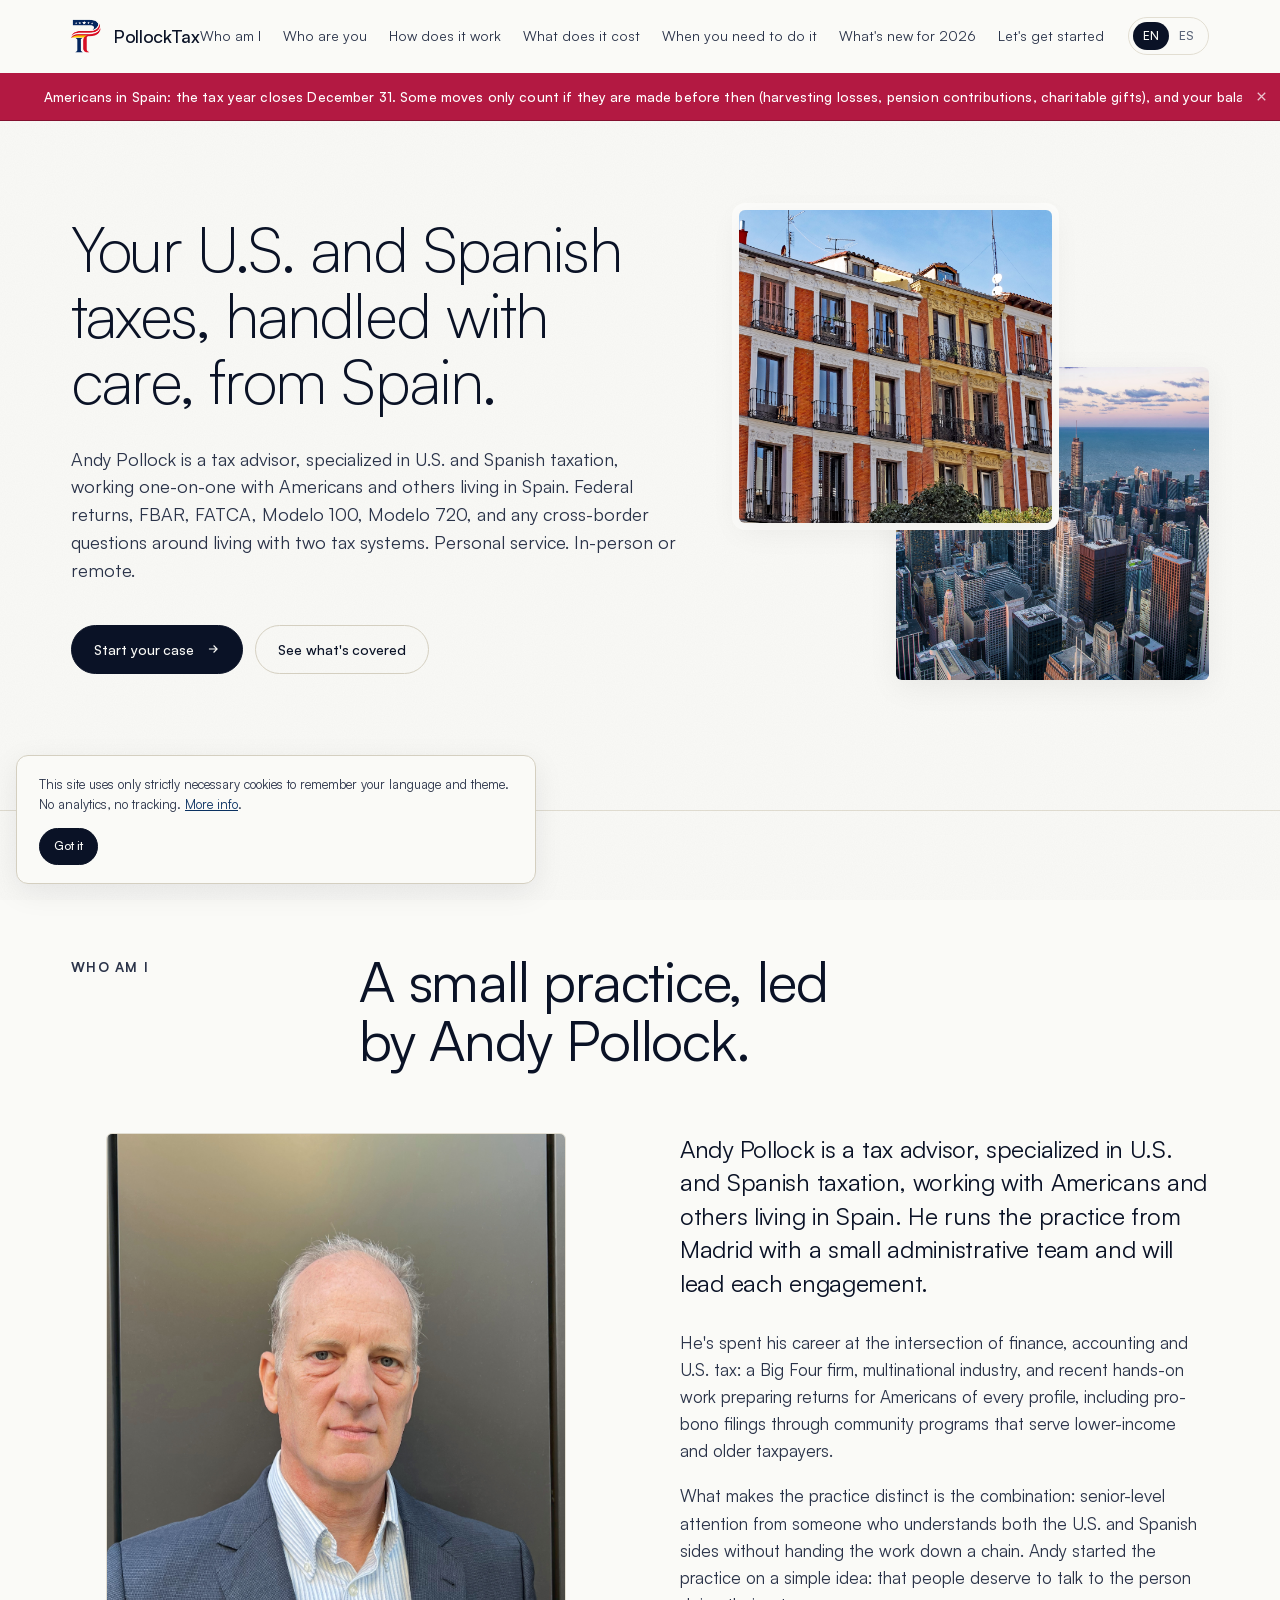
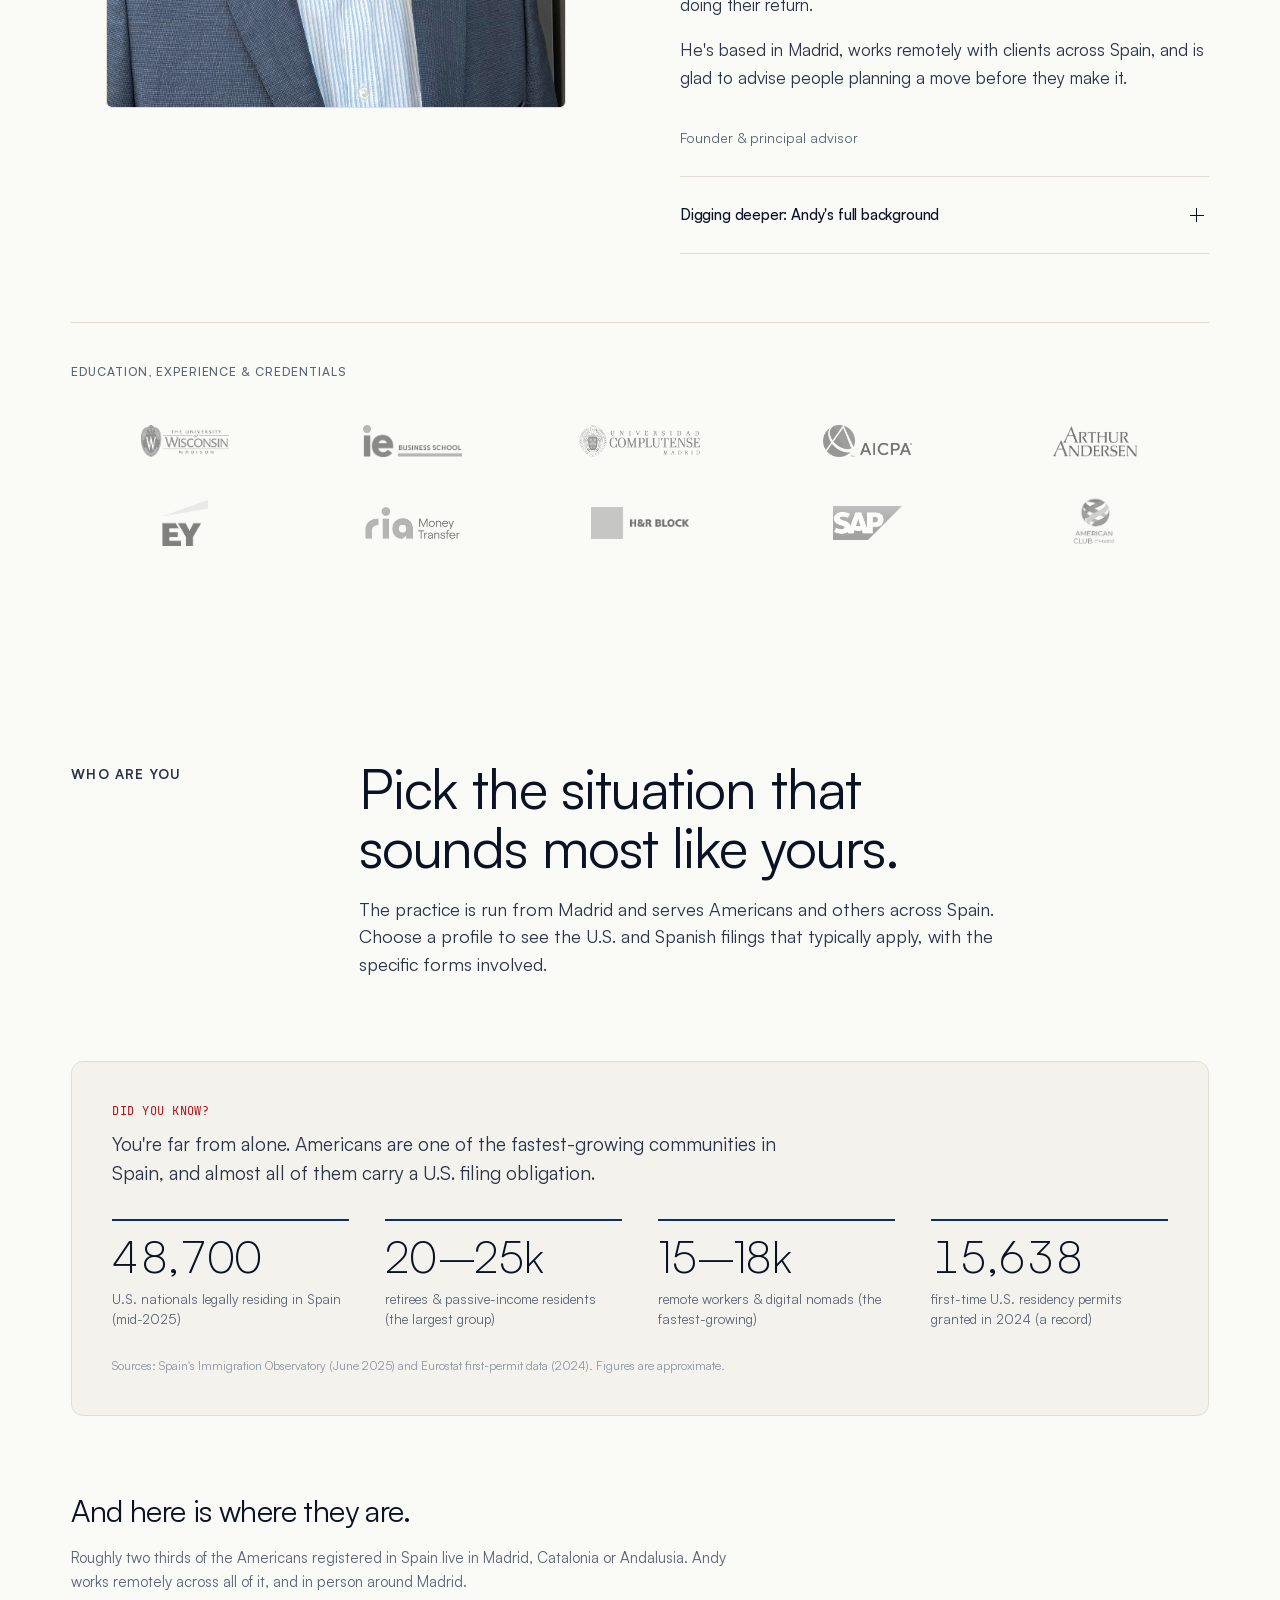
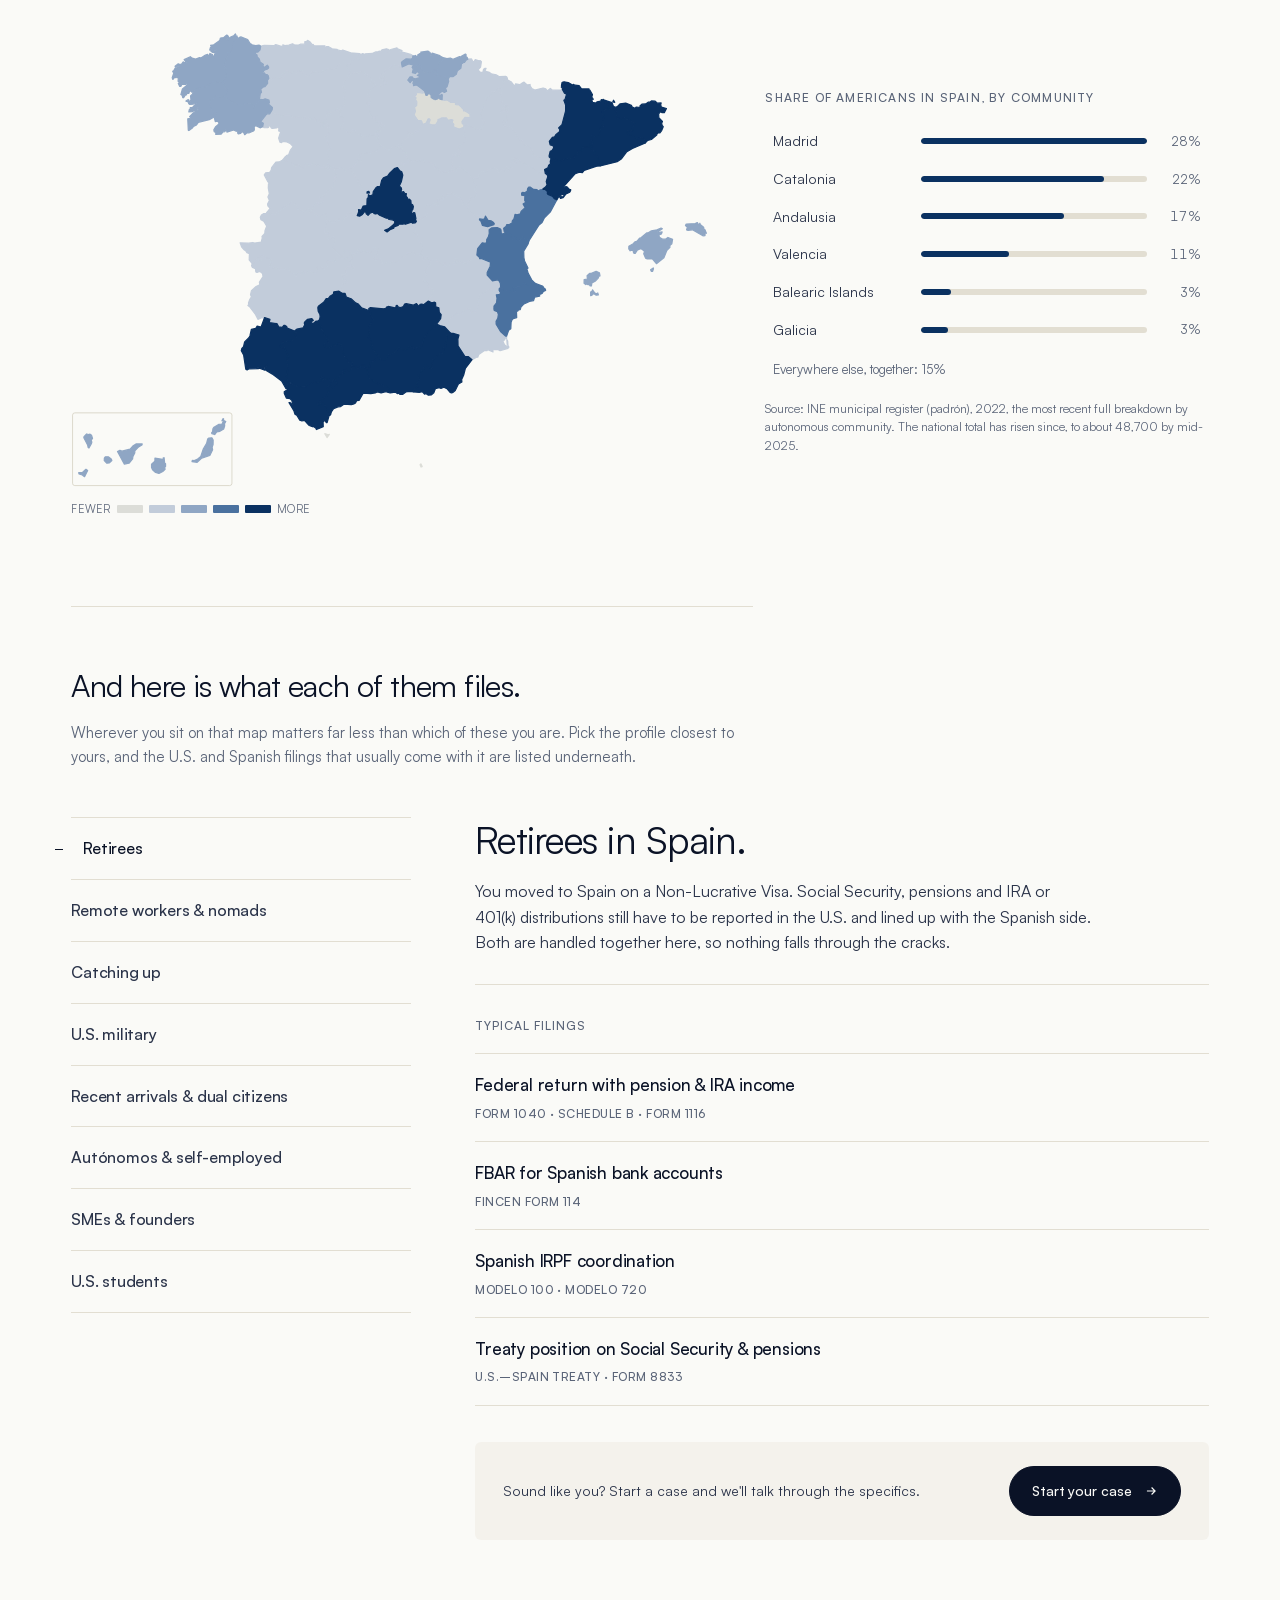
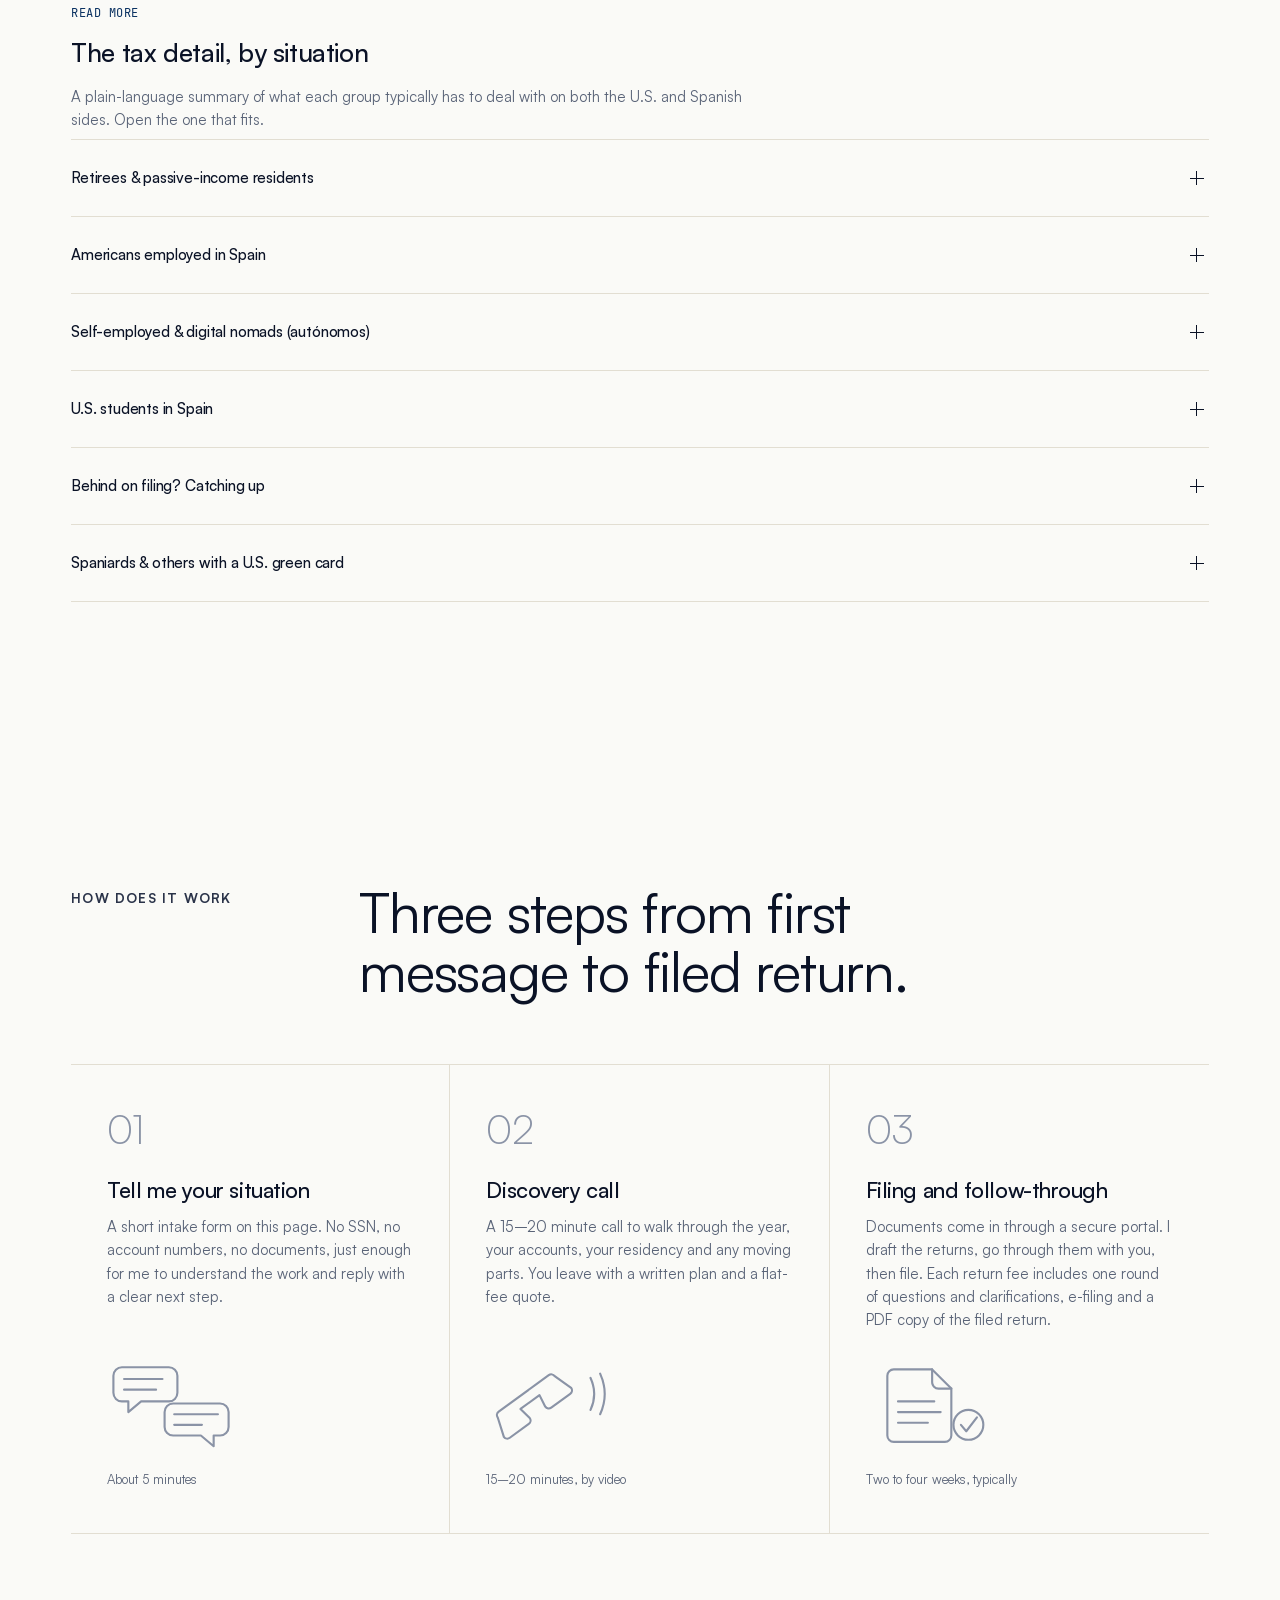
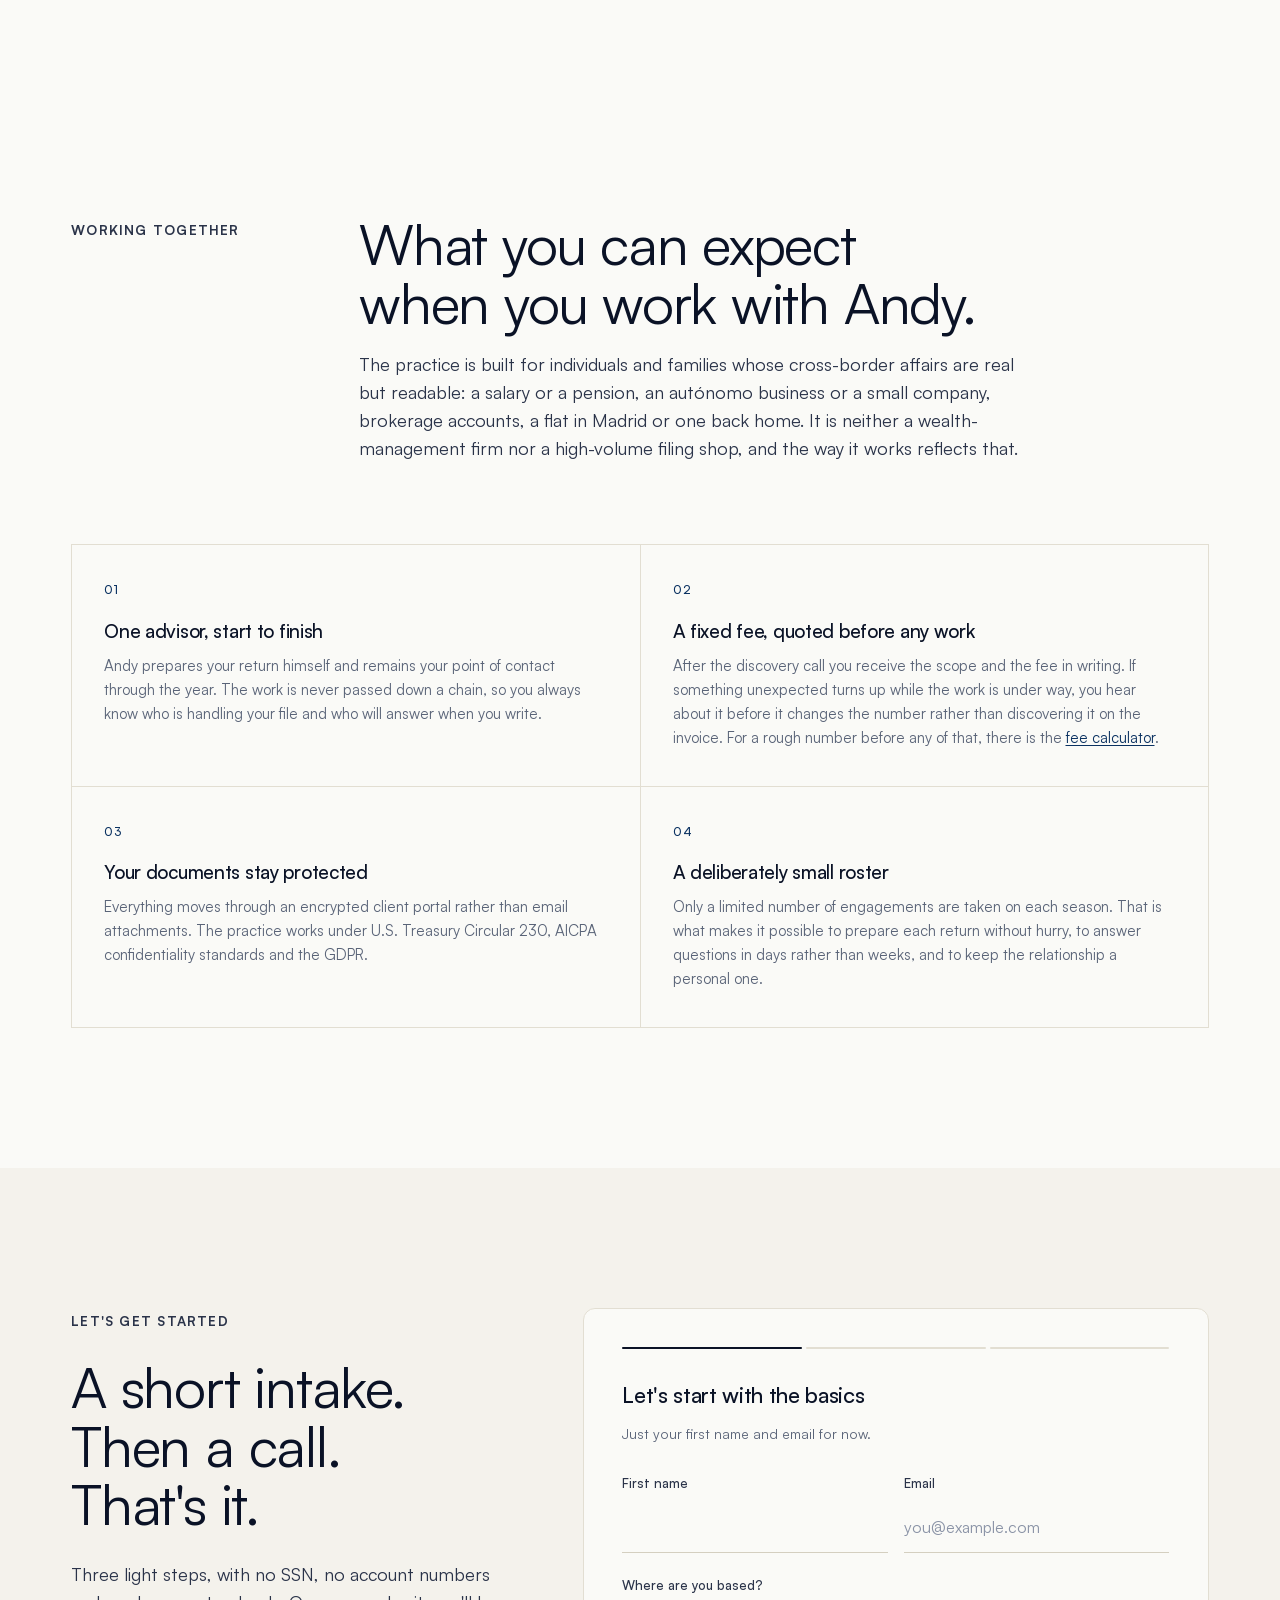
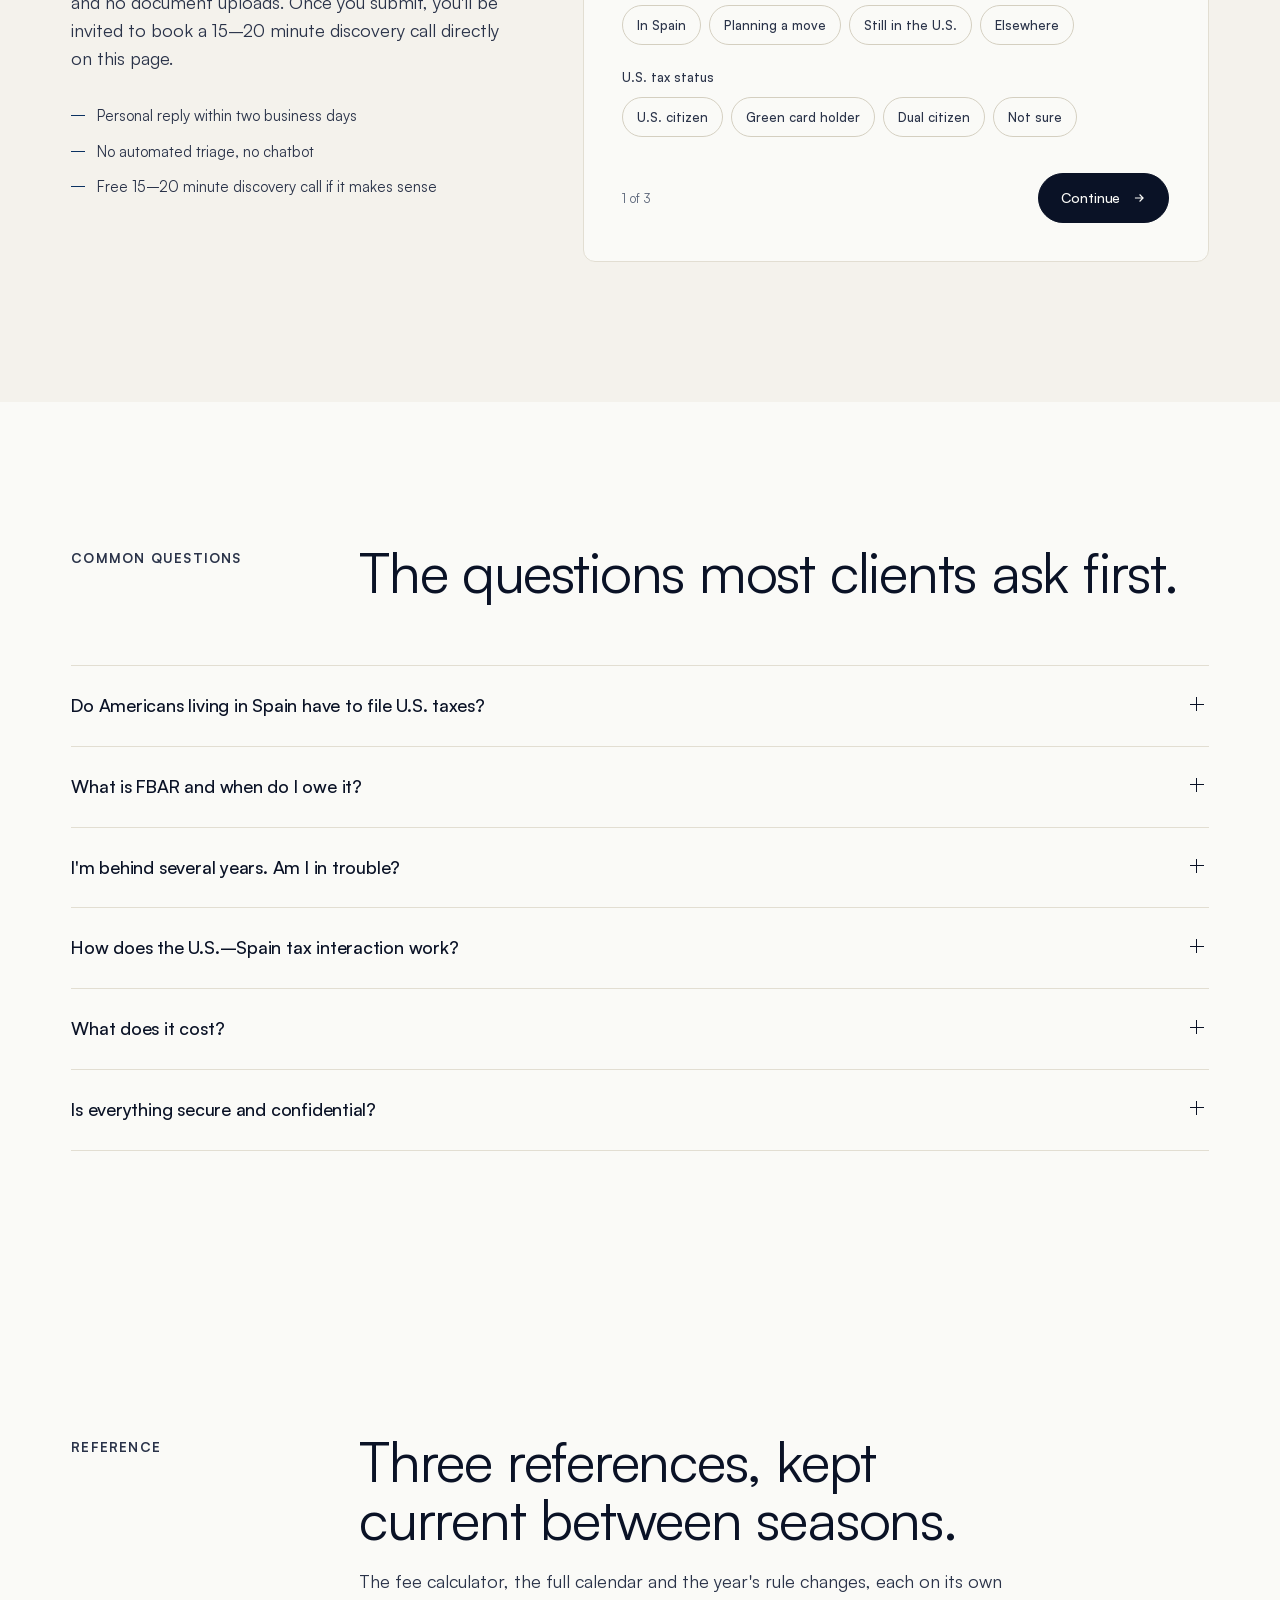
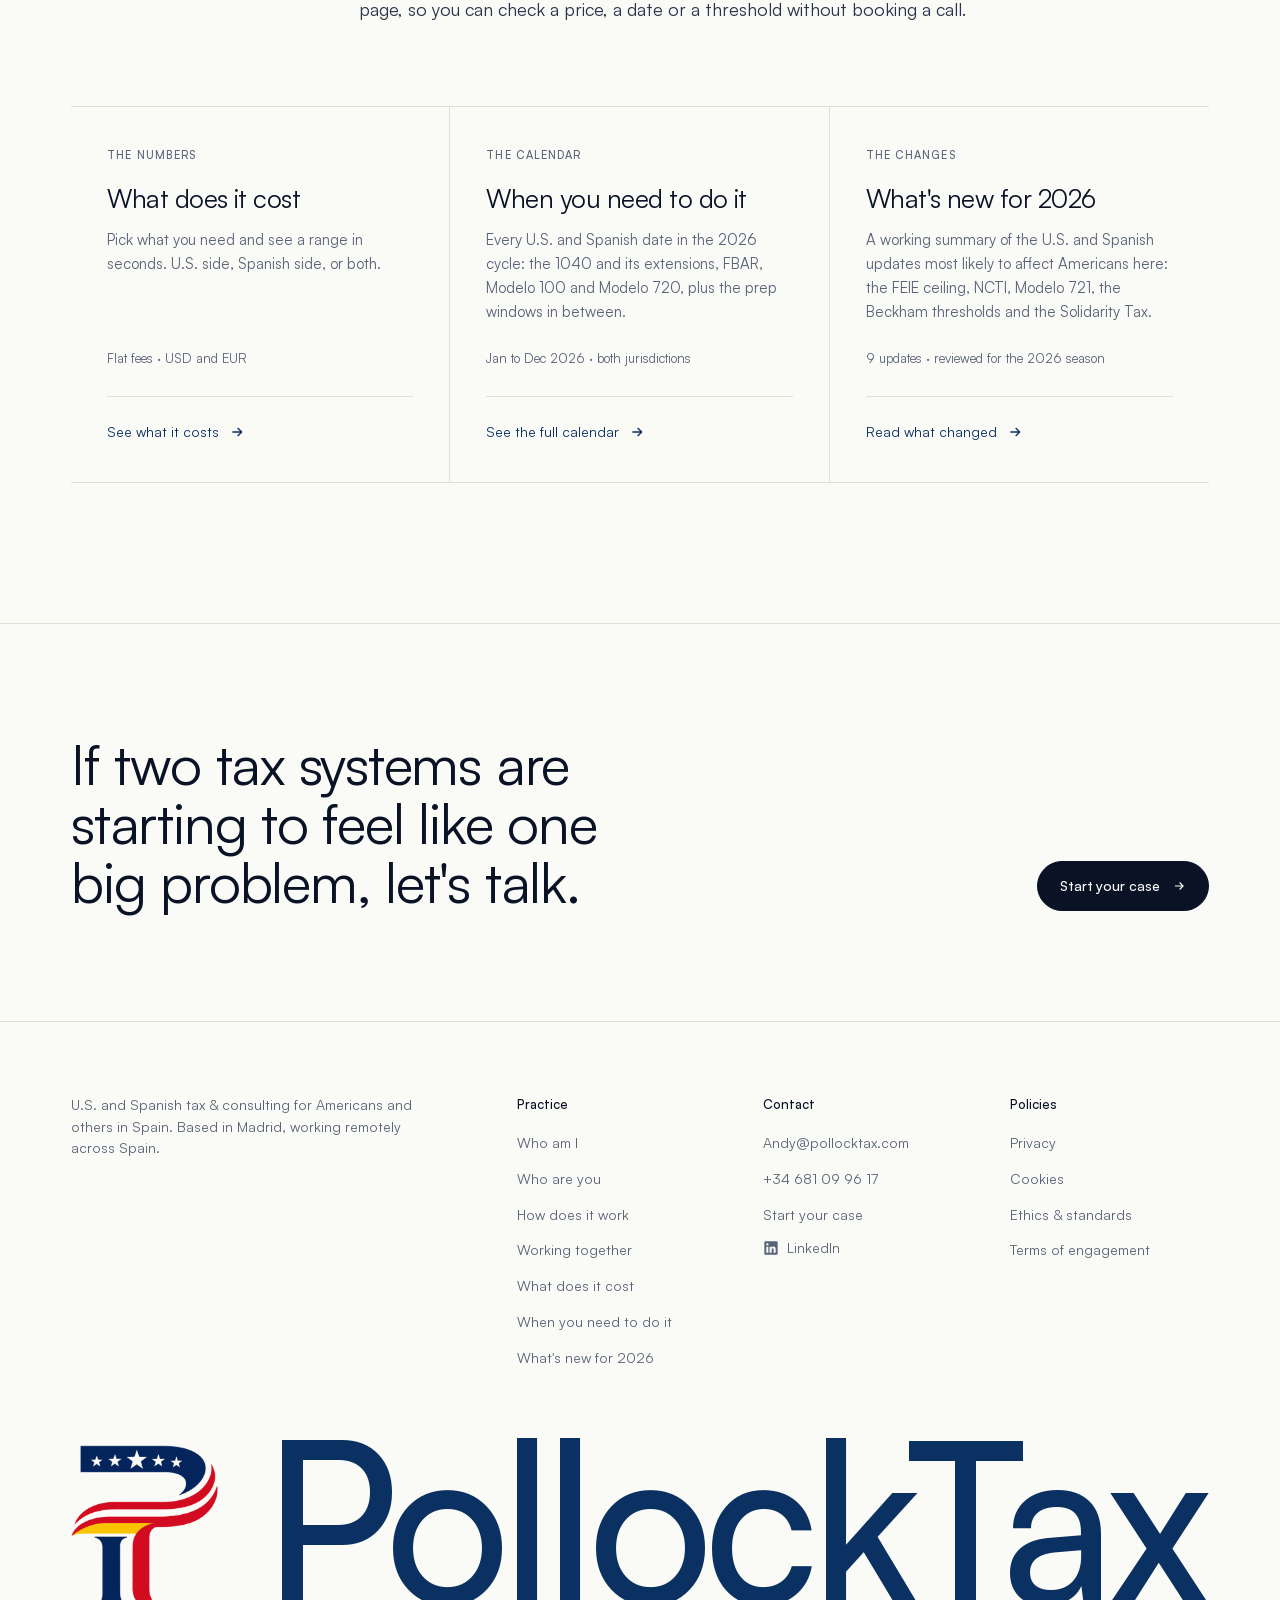
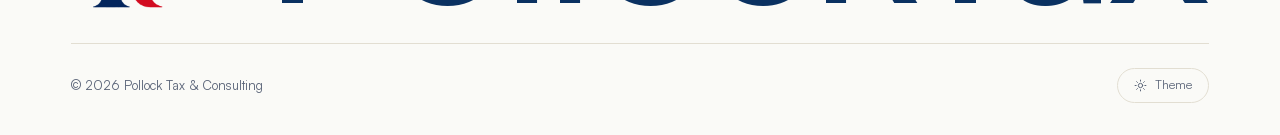
==== commit e5ead60f: "Bring back the notice bar with a year-end planning call to action The bar now invites Americans in S" ====
--- a/index.html
+++ b/index.html
@@ -280,6 +280,20 @@
     </div>
   </div>
 </header>
+
+<div class="notice" id="deadline-notice" role="region" aria-label="Year-end planning notice"
+     data-notice-id="yearend-2026" data-notice-expires="2026-12-31" data-notice-services="planning">
+  <a class="notice-cta" href="#start" data-notice-start>
+    <span class="notice-track">
+      <span class="notice-item" data-bilingual><span data-lang="en">Americans in Spain: the tax year closes December 31. Some moves only count if they are made before then (harvesting losses, pension contributions, charitable gifts), and your balances on that day set what goes on Modelo 720 and wealth tax. <span class="notice-link">Plan your year-end with Andy →</span></span><span data-lang="es">Estadounidenses en España: el año fiscal cierra el 31 de diciembre. Algunas decisiones solo cuentan si se toman antes (compensar pérdidas, aportar al plan de pensiones, hacer donativos), y tus saldos a esa fecha marcan lo que va en el Modelo 720 y en el Impuesto sobre el Patrimonio. <span class="notice-link">Planifica el cierre del año con Andy →</span></span></span>
+      <span class="notice-item" data-bilingual aria-hidden="true"><span data-lang="en">Americans in Spain: the tax year closes December 31. Some moves only count if they are made before then (harvesting losses, pension contributions, charitable gifts), and your balances on that day set what goes on Modelo 720 and wealth tax. <span class="notice-link">Plan your year-end with Andy →</span></span><span data-lang="es">Estadounidenses en España: el año fiscal cierra el 31 de diciembre. Algunas decisiones solo cuentan si se toman antes (compensar pérdidas, aportar al plan de pensiones, hacer donativos), y tus saldos a esa fecha marcan lo que va en el Modelo 720 y en el Impuesto sobre el Patrimonio. <span class="notice-link">Planifica el cierre del año con Andy →</span></span></span>
+      <span class="notice-item" data-bilingual aria-hidden="true"><span data-lang="en">Americans in Spain: the tax year closes December 31. Some moves only count if they are made before then (harvesting losses, pension contributions, charitable gifts), and your balances on that day set what goes on Modelo 720 and wealth tax. <span class="notice-link">Plan your year-end with Andy →</span></span><span data-lang="es">Estadounidenses en España: el año fiscal cierra el 31 de diciembre. Algunas decisiones solo cuentan si se toman antes (compensar pérdidas, aportar al plan de pensiones, hacer donativos), y tus saldos a esa fecha marcan lo que va en el Modelo 720 y en el Impuesto sobre el Patrimonio. <span class="notice-link">Planifica el cierre del año con Andy →</span></span></span>
+    </span>
+  </a>
+  <button class="notice-close" type="button" data-notice-dismiss aria-label="Dismiss this notice">
+    <svg viewBox="0 0 24 24" fill="none" stroke="currentColor" stroke-width="2" aria-hidden="true"><path d="M18 6 6 18M6 6l12 12"/></svg>
+  </button>
+</div>
 
 <div class="mobile-drawer-overlay" id="mobile-overlay"></div>
 <div class="mobile-drawer" id="mobile-drawer">
@@ -1483,6 +1497,41 @@
           </div>
 
           <div class="field" style="margin-top: 28px;">
+            <span class="field-label" id="grp-label-5" data-bilingual><span data-lang="en">How did you hear about Pollock Tax?</span><span data-lang="es">¿Cómo conociste Pollock Tax?</span></span>
+            <div class="chips" data-chips data-name="referral" data-mode="single" role="group" aria-labelledby="grp-label-5">
+              <button type="button" class="chip" aria-pressed="false" data-value="word-of-mouth" data-bilingual><span data-lang="en">Word of mouth</span><span data-lang="es">Recomendación</span></button>
+              <button type="button" class="chip" aria-pressed="false" data-value="retail" data-bilingual><span data-lang="en">In a shop or business</span><span data-lang="es">En un comercio o negocio</span></button>
+              <button type="button" class="chip" aria-pressed="false" data-value="association" data-bilingual><span data-lang="en">Through an association</span><span data-lang="es">A través de una asociación</span></button>
+              <button type="button" class="chip" aria-pressed="false" data-value="google" data-bilingual><span data-lang="en">Google search</span><span data-lang="es">Búsqueda en Google</span></button>
+              <button type="button" class="chip" aria-pressed="false" data-value="social" data-bilingual><span data-lang="en">Social media or online group</span><span data-lang="es">Redes sociales o grupo online</span></button>
+              <button type="button" class="chip" aria-pressed="false" data-value="ai" data-bilingual><span data-lang="en">AI assistant (ChatGPT, etc.)</span><span data-lang="es">Asistente de IA (ChatGPT, etc.)</span></button>
+              <button type="button" class="chip" aria-pressed="false" data-value="event" data-bilingual><span data-lang="en">Event or talk</span><span data-lang="es">Evento o charla</span></button>
+              <button type="button" class="chip" aria-pressed="false" data-value="other" data-bilingual><span data-lang="en">Other</span><span data-lang="es">Otro</span></button>
+            </div>
+          </div>
+
+          <div class="field" data-show-when="referral:retail" hidden>
+            <label for="f-referral-retail" data-bilingual><span data-lang="en">Which shop or business?</span><span data-lang="es">¿Qué comercio o negocio?</span></label>
+            <input id="f-referral-retail" class="input" type="text" name="referralRetail" placeholder="" />
+          </div>
+          <div class="field" data-show-when="referral:association" hidden>
+            <label for="f-referral-association" data-bilingual><span data-lang="en">Which association?</span><span data-lang="es">¿Qué asociación?</span></label>
+            <input id="f-referral-association" class="input" type="text" name="referralAssociation" placeholder="" />
+          </div>
+          <div class="field" data-show-when="referral:social" hidden>
+            <label for="f-referral-social" data-bilingual><span data-lang="en">Which platform or group? (optional)</span><span data-lang="es">¿Qué plataforma o grupo? (opcional)</span></label>
+            <input id="f-referral-social" class="input" type="text" name="referralSocial" placeholder="" />
+          </div>
+          <div class="field" data-show-when="referral:event" hidden>
+            <label for="f-referral-event" data-bilingual><span data-lang="en">Which event? (optional)</span><span data-lang="es">¿Qué evento? (opcional)</span></label>
+            <input id="f-referral-event" class="input" type="text" name="referralEvent" placeholder="" />
+          </div>
+          <div class="field" data-show-when="referral:other" hidden>
+            <label for="f-referral-other" data-bilingual><span data-lang="en">Tell us where</span><span data-lang="es">Cuéntanos dónde</span></label>
+            <input id="f-referral-other" class="input" type="text" name="referralOther" placeholder="" />
+          </div>
+
+          <div class="field">
             <label for="f-notes" data-bilingual><span data-lang="en">Anything else? (optional)</span><span data-lang="es">¿Algo más? (opcional)</span></label>
             <textarea id="f-notes" class="textarea" name="notes" placeholder=""></textarea>
           </div>
@@ -1531,14 +1580,14 @@
             </p>
 
             <div class="cal-inline-widget"
-                 data-cal-link="pollocktax/30min"
+                 data-cal-link="pollocktax/20min"
                  id="cal-embed"
                  style="min-width:280px;min-height:680px;"></div>
 
             <noscript>
               <div class="calendar-fallback">
                 <span data-bilingual><span data-lang="en">Booking widget requires JavaScript.</span><span data-lang="es">El calendario requiere JavaScript.</span></span>
-                <a href="https://cal.com/pollocktax/30min" class="btn btn-primary" data-bilingual><span data-lang="en">Open booking page</span><span data-lang="es">Abrir página de reserva</span></a>
+                <a href="https://cal.com/pollocktax/20min" class="btn btn-primary" data-bilingual><span data-lang="en">Open booking page</span><span data-lang="es">Abrir página de reserva</span></a>
               </div>
             </noscript>
           </div>
@@ -1842,7 +1891,7 @@
 
         <h3 data-bilingual><span data-lang="en">What we collect</span><span data-lang="es">Qué recogemos</span></h3>
         <ul>
-          <li data-bilingual><span data-lang="en">Intake-form data: first name, email, residency status, services of interest, high-level financial markers (yes/no questions).</span><span data-lang="es">Datos del formulario: nombre, correo, situación residencial, servicios de interés, indicadores financieros generales (preguntas sí/no).</span></li>
+          <li data-bilingual><span data-lang="en">Intake-form data: first name, email, residency status, services of interest, high-level financial markers (yes/no questions), how you heard about us.</span><span data-lang="es">Datos del formulario: nombre, correo, situación residencial, servicios de interés, indicadores financieros generales (preguntas sí/no), cómo nos conociste.</span></li>
           <li data-bilingual><span data-lang="en">Booking metadata via Cal.com when scheduling a discovery call.</span><span data-lang="es">Metadatos de reserva vía Cal.com al programar una llamada.</span></li>
           <li data-bilingual><span data-lang="en">Hosting logs. This site is hosted by GitHub Pages (GitHub, Inc., USA). When you visit, GitHub logs your IP address and request data for security purposes under its own privacy statement. This involves a transfer to the United States, covered by the EU–U.S. Data Privacy Framework and/or Standard Contractual Clauses.</span><span data-lang="es">Registros del alojamiento. Este sitio está alojado en GitHub Pages (GitHub, Inc., EE.&nbsp;UU.). Cuando lo visitas, GitHub registra tu dirección IP y los datos de la solicitud por motivos de seguridad, conforme a su propia declaración de privacidad. Esto implica una transferencia a Estados Unidos, amparada por el Marco de Privacidad de Datos UE-EE.&nbsp;UU. y/o por Cláusulas Contractuales Tipo.</span></li>
         </ul>
@@ -1974,7 +2023,7 @@
 </div>
 
 
-<script src="site.js?v=2f7c758a06" defer></script>
+<script src="site.js?v=c480313bd1" defer></script>
 
 </body>
 </html>
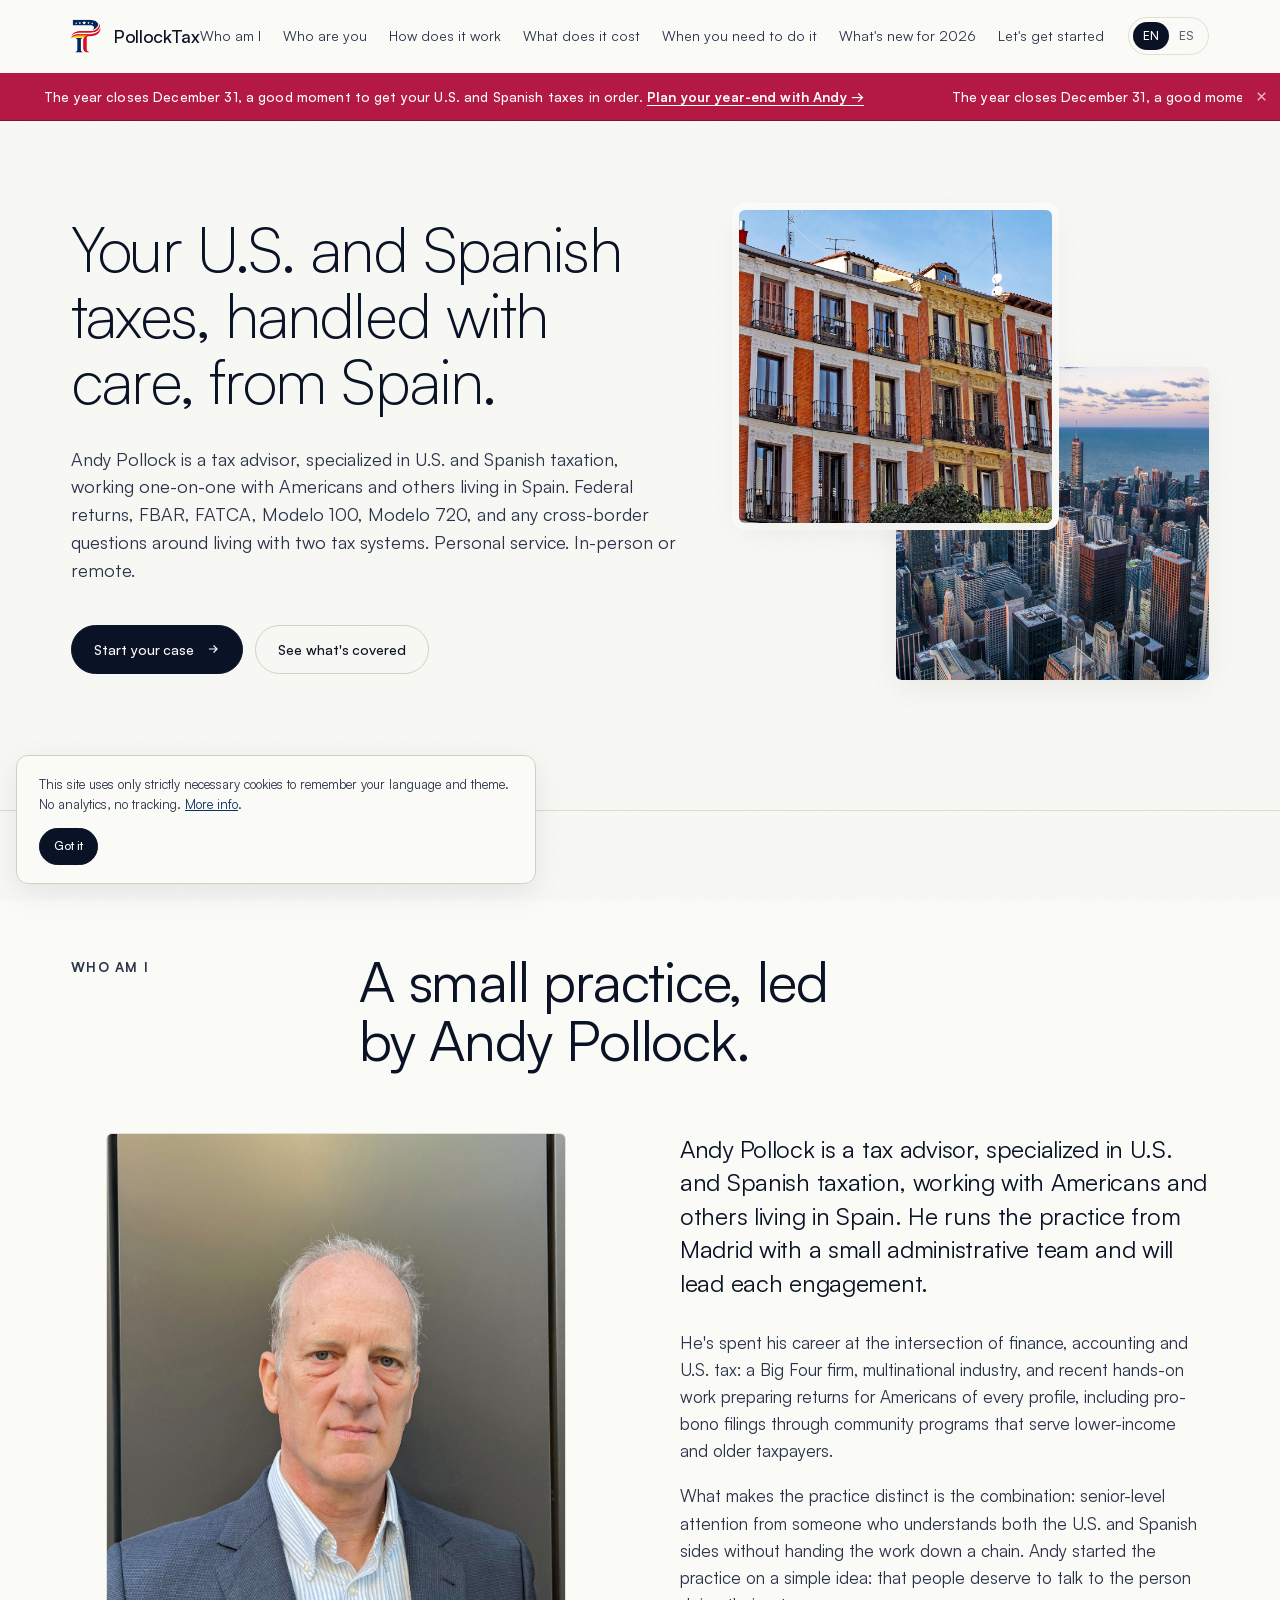
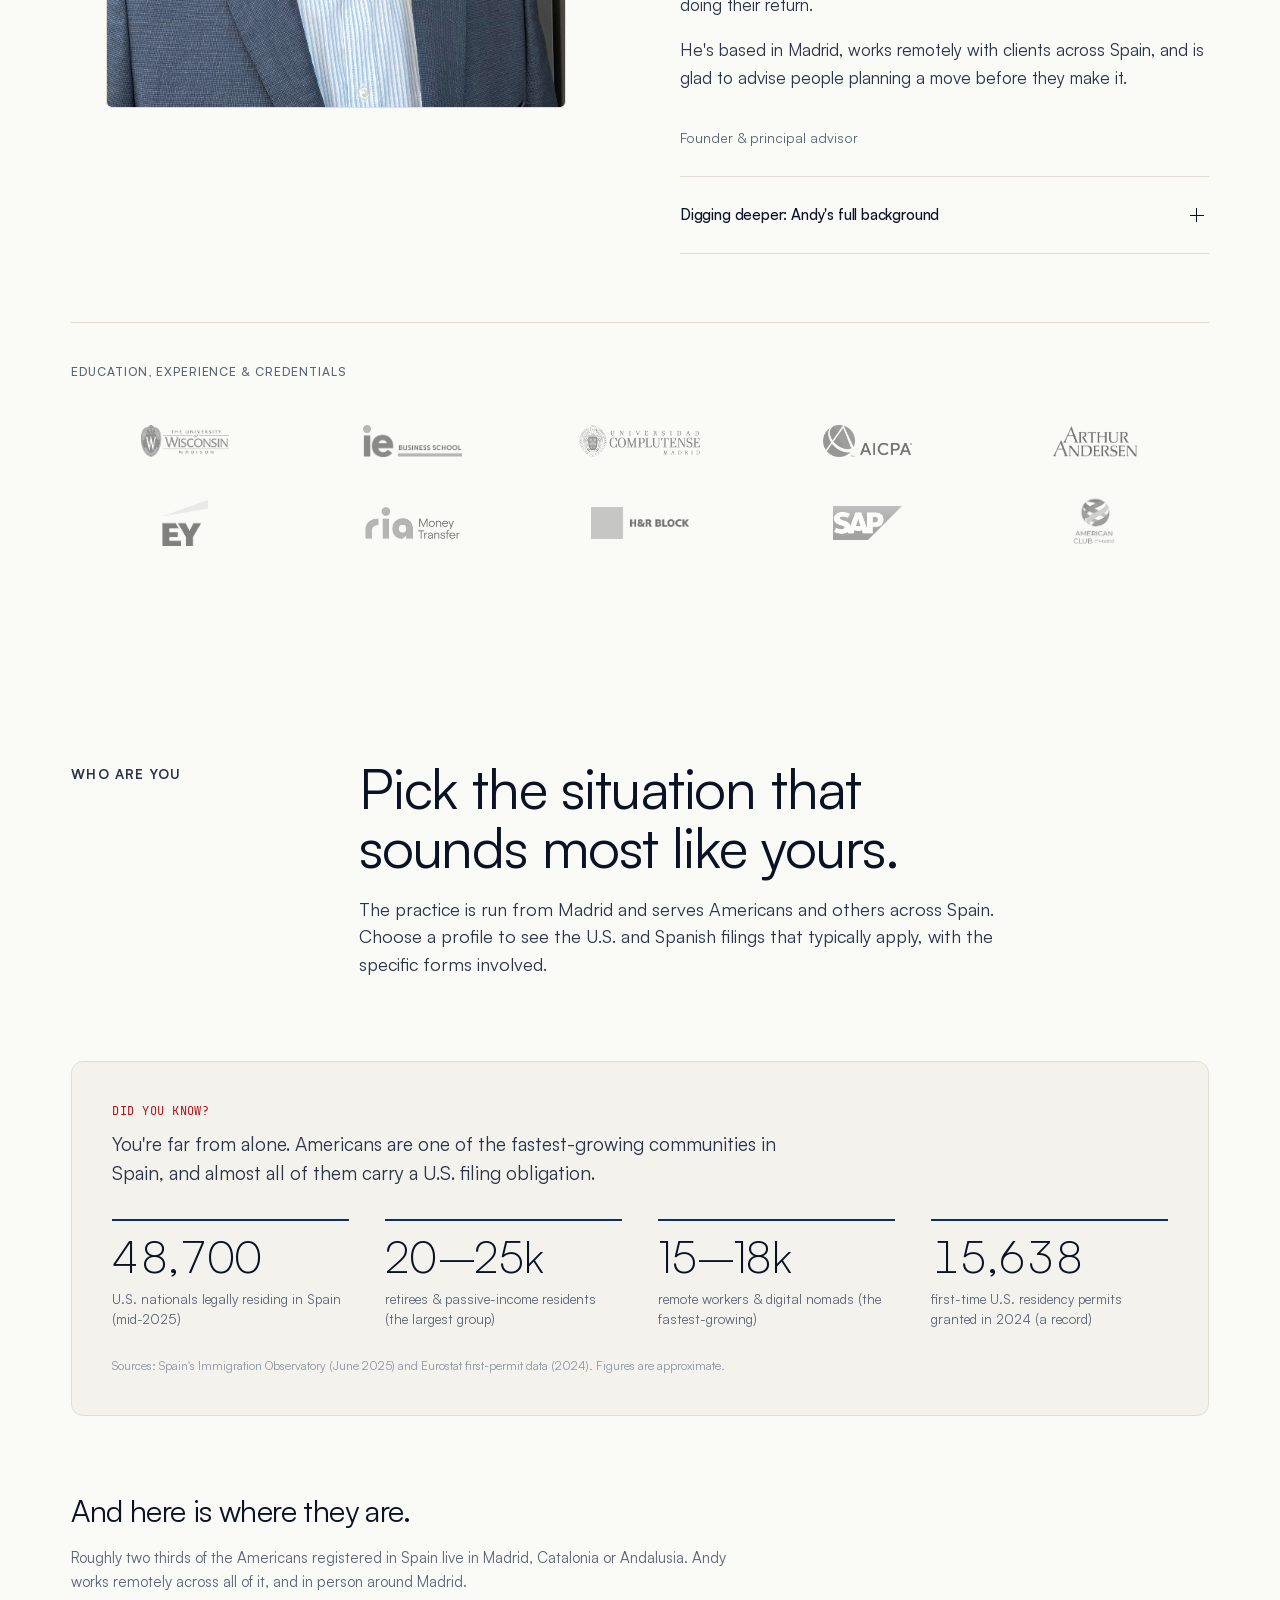
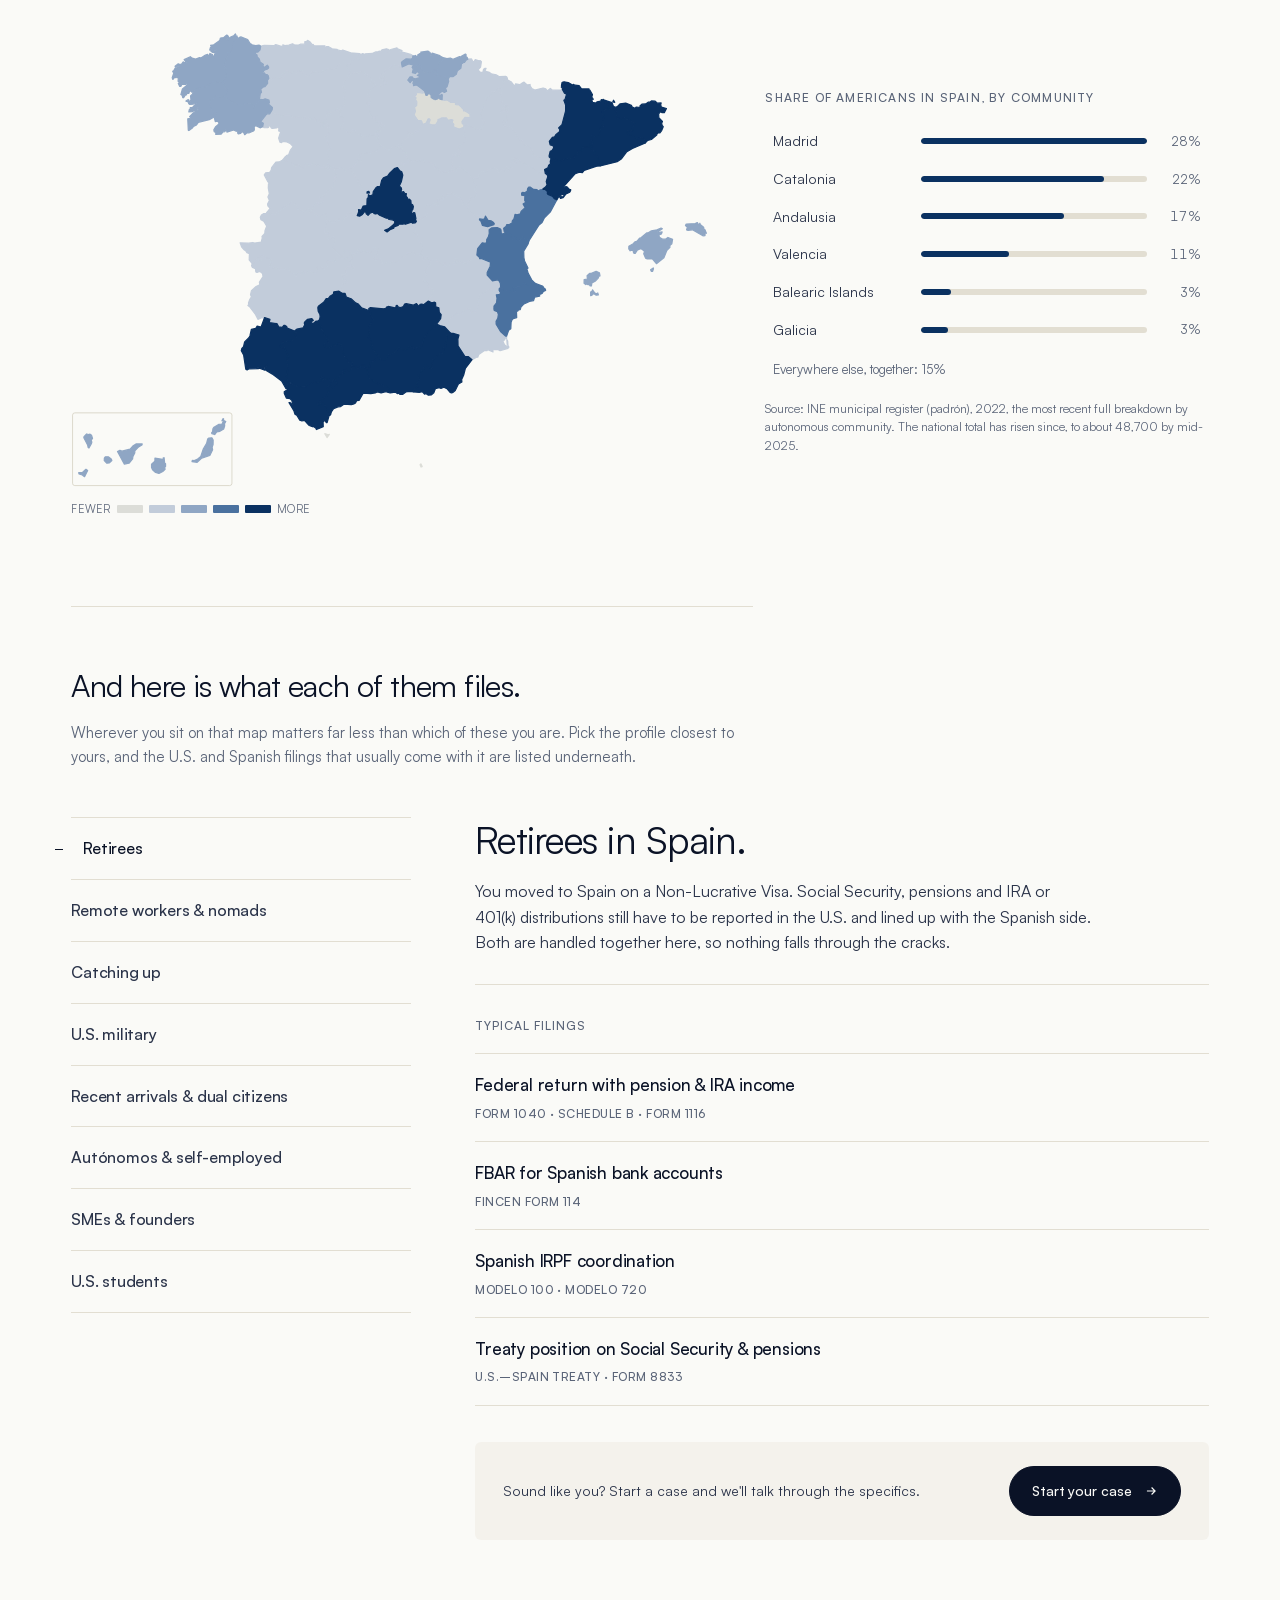
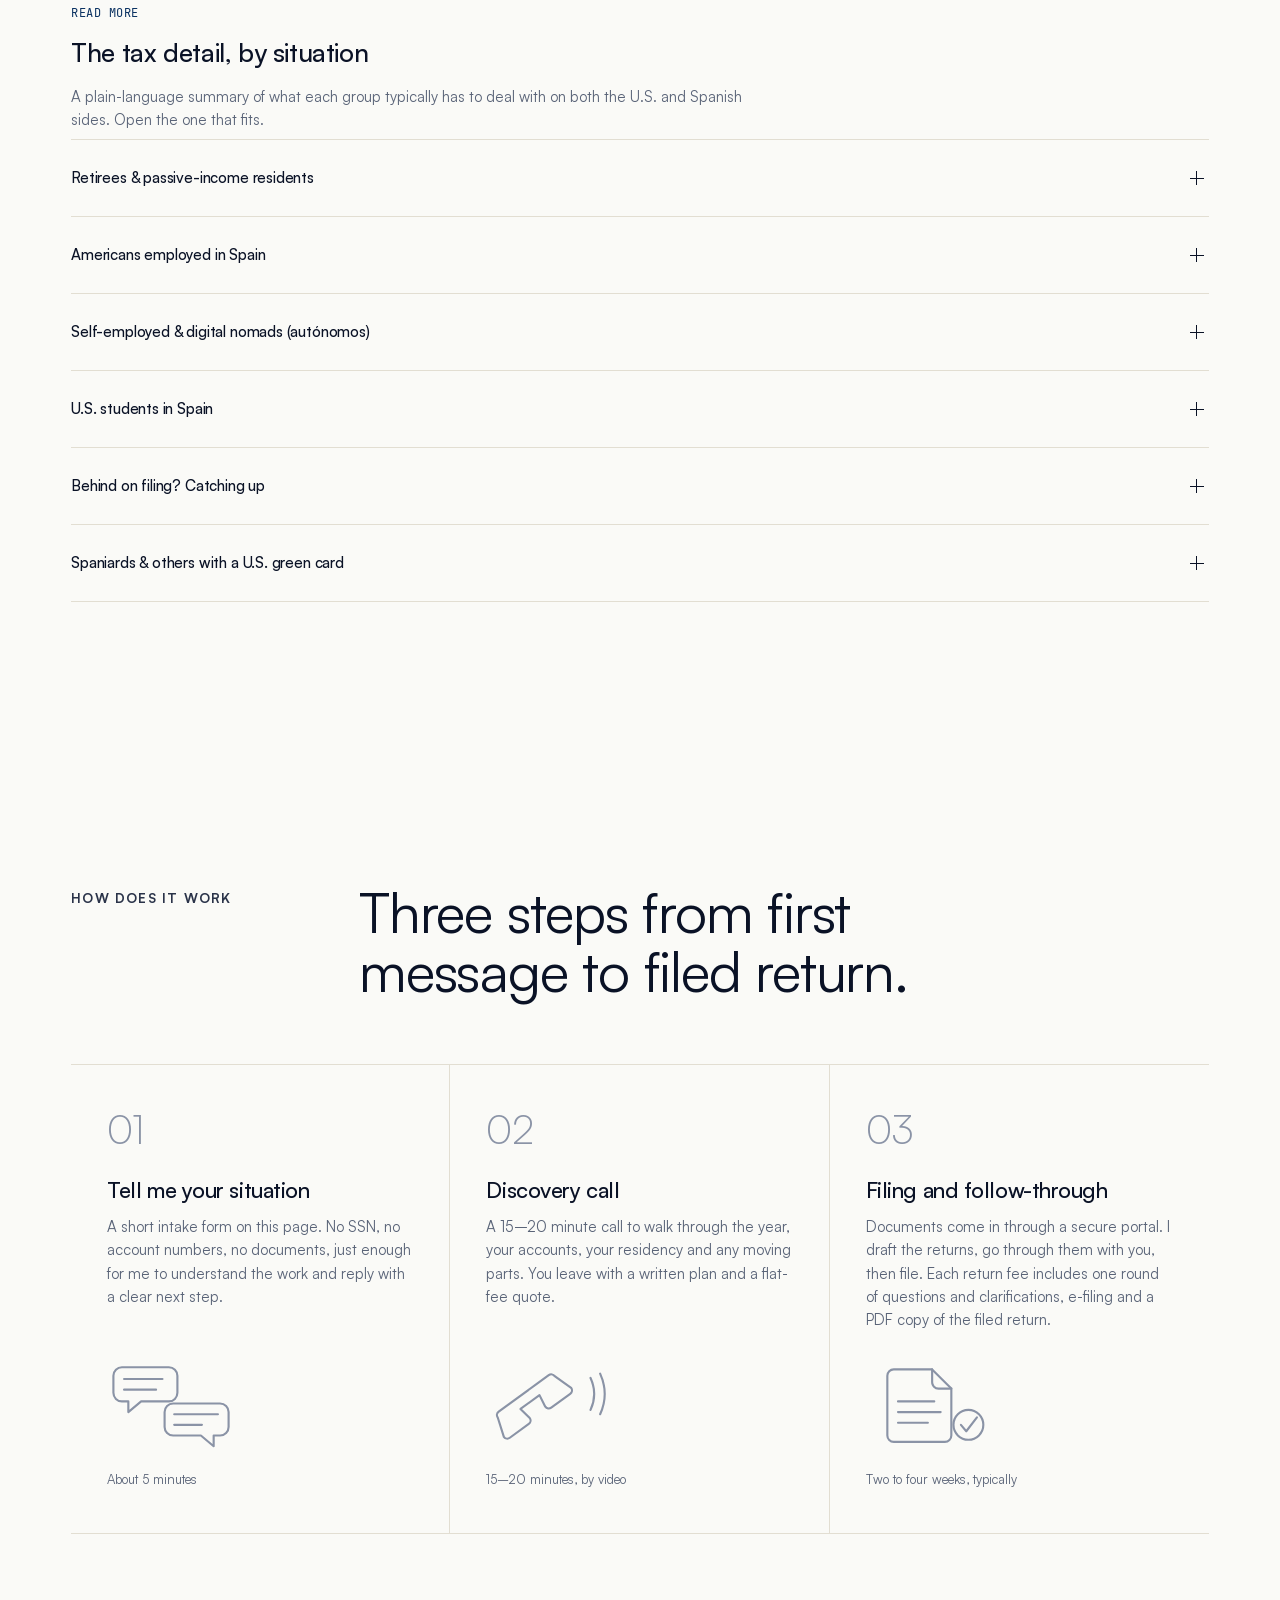
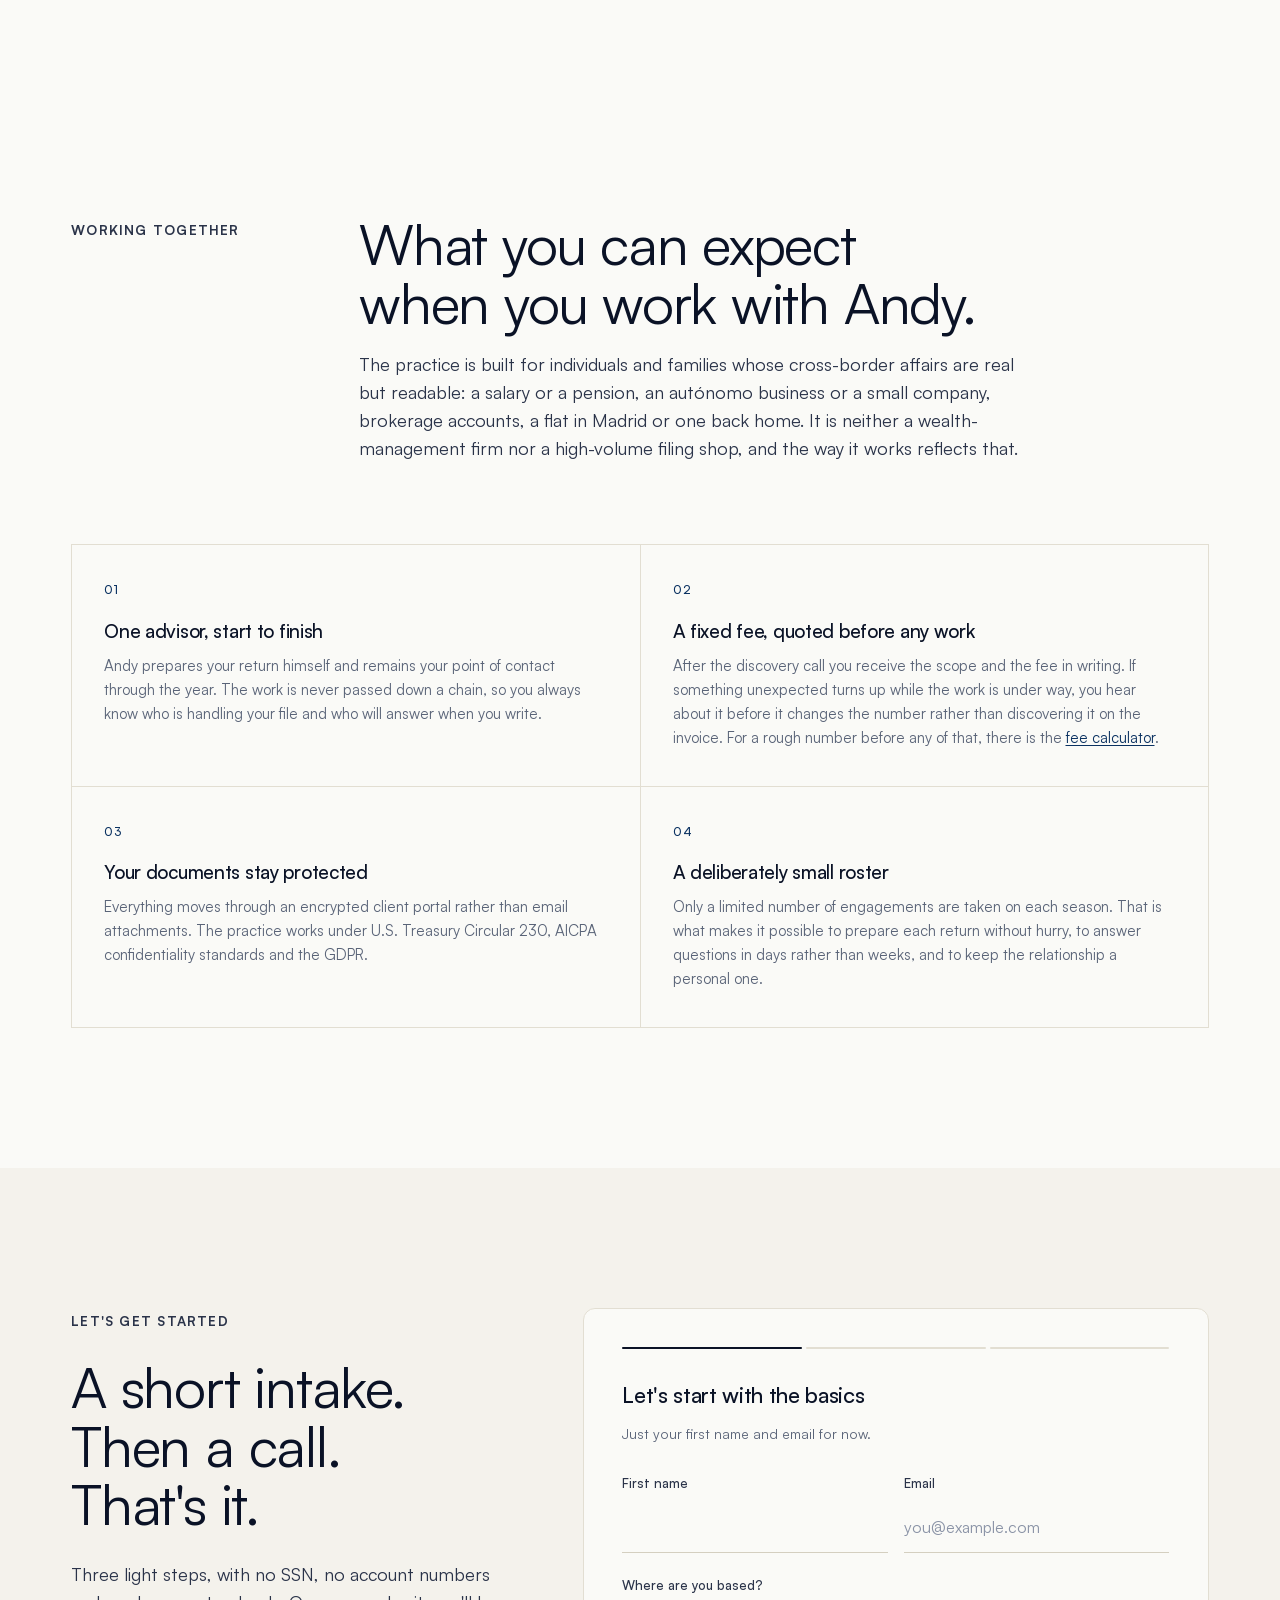
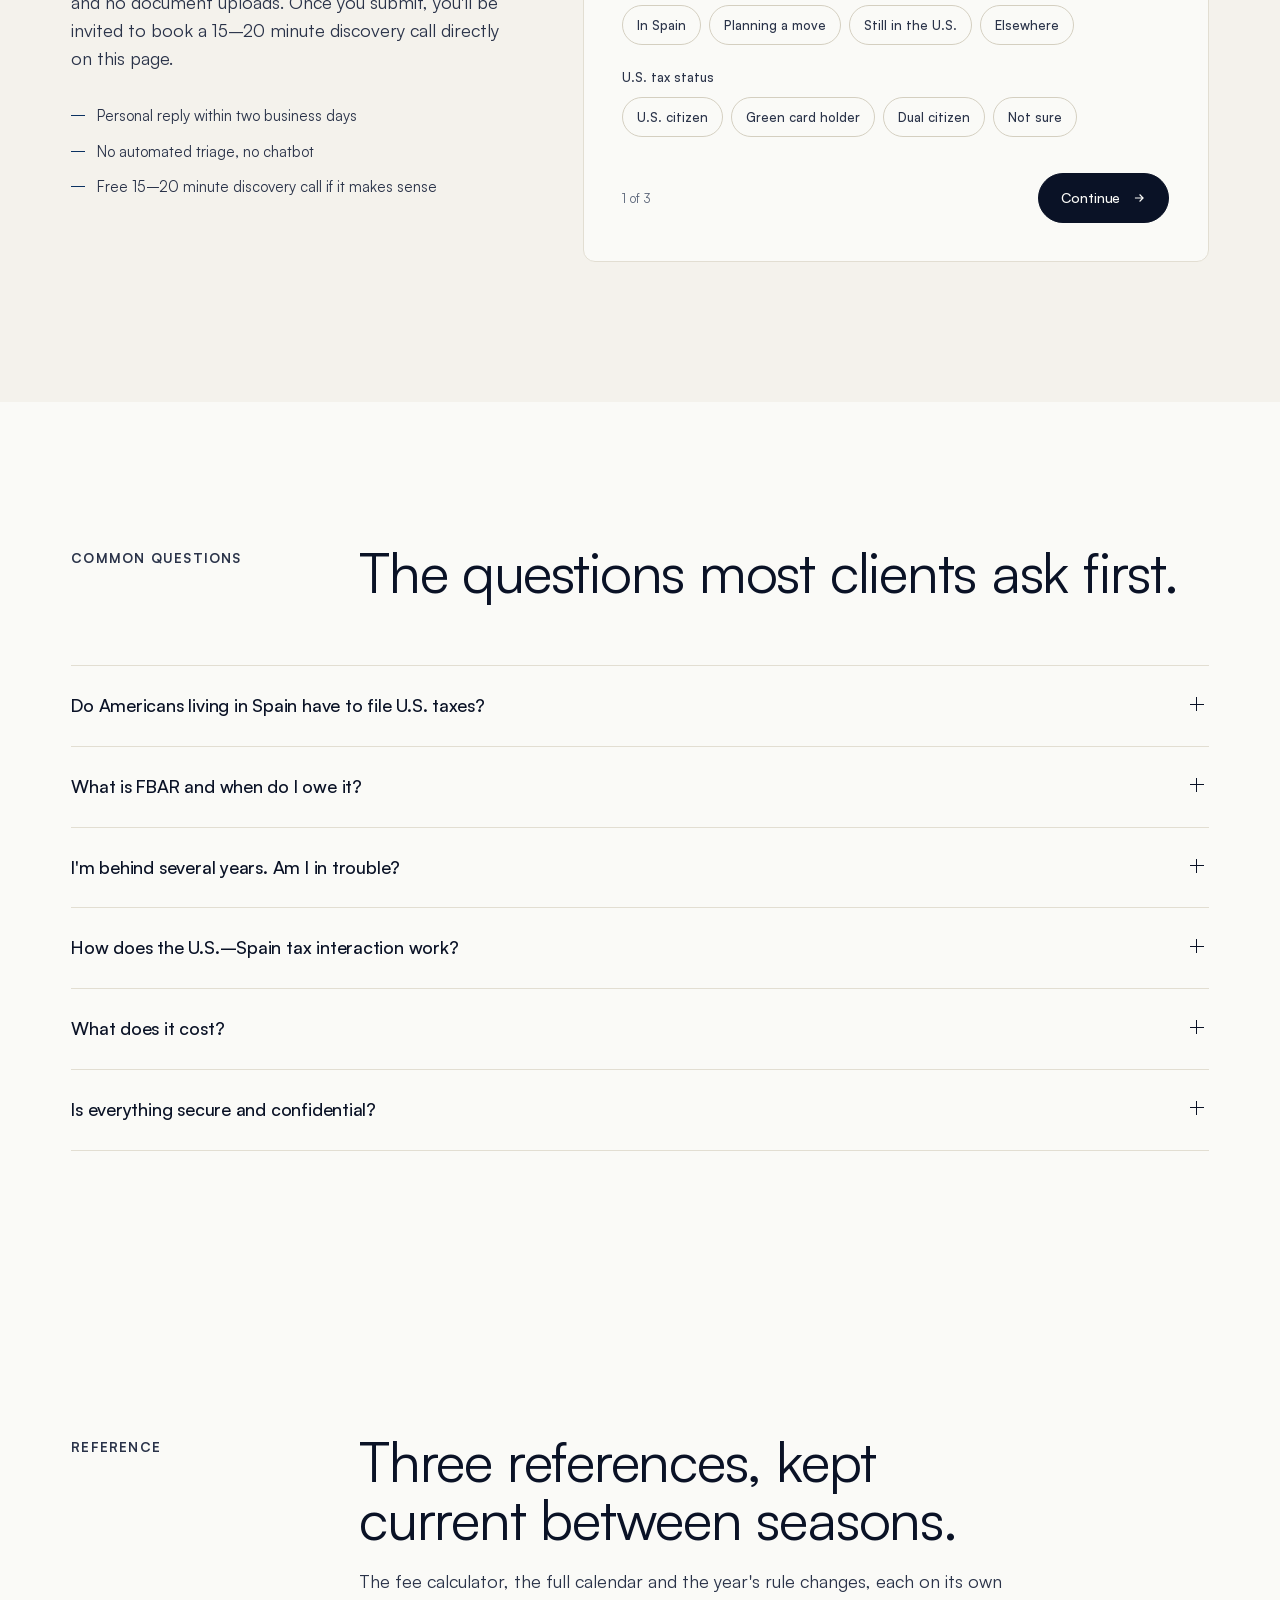
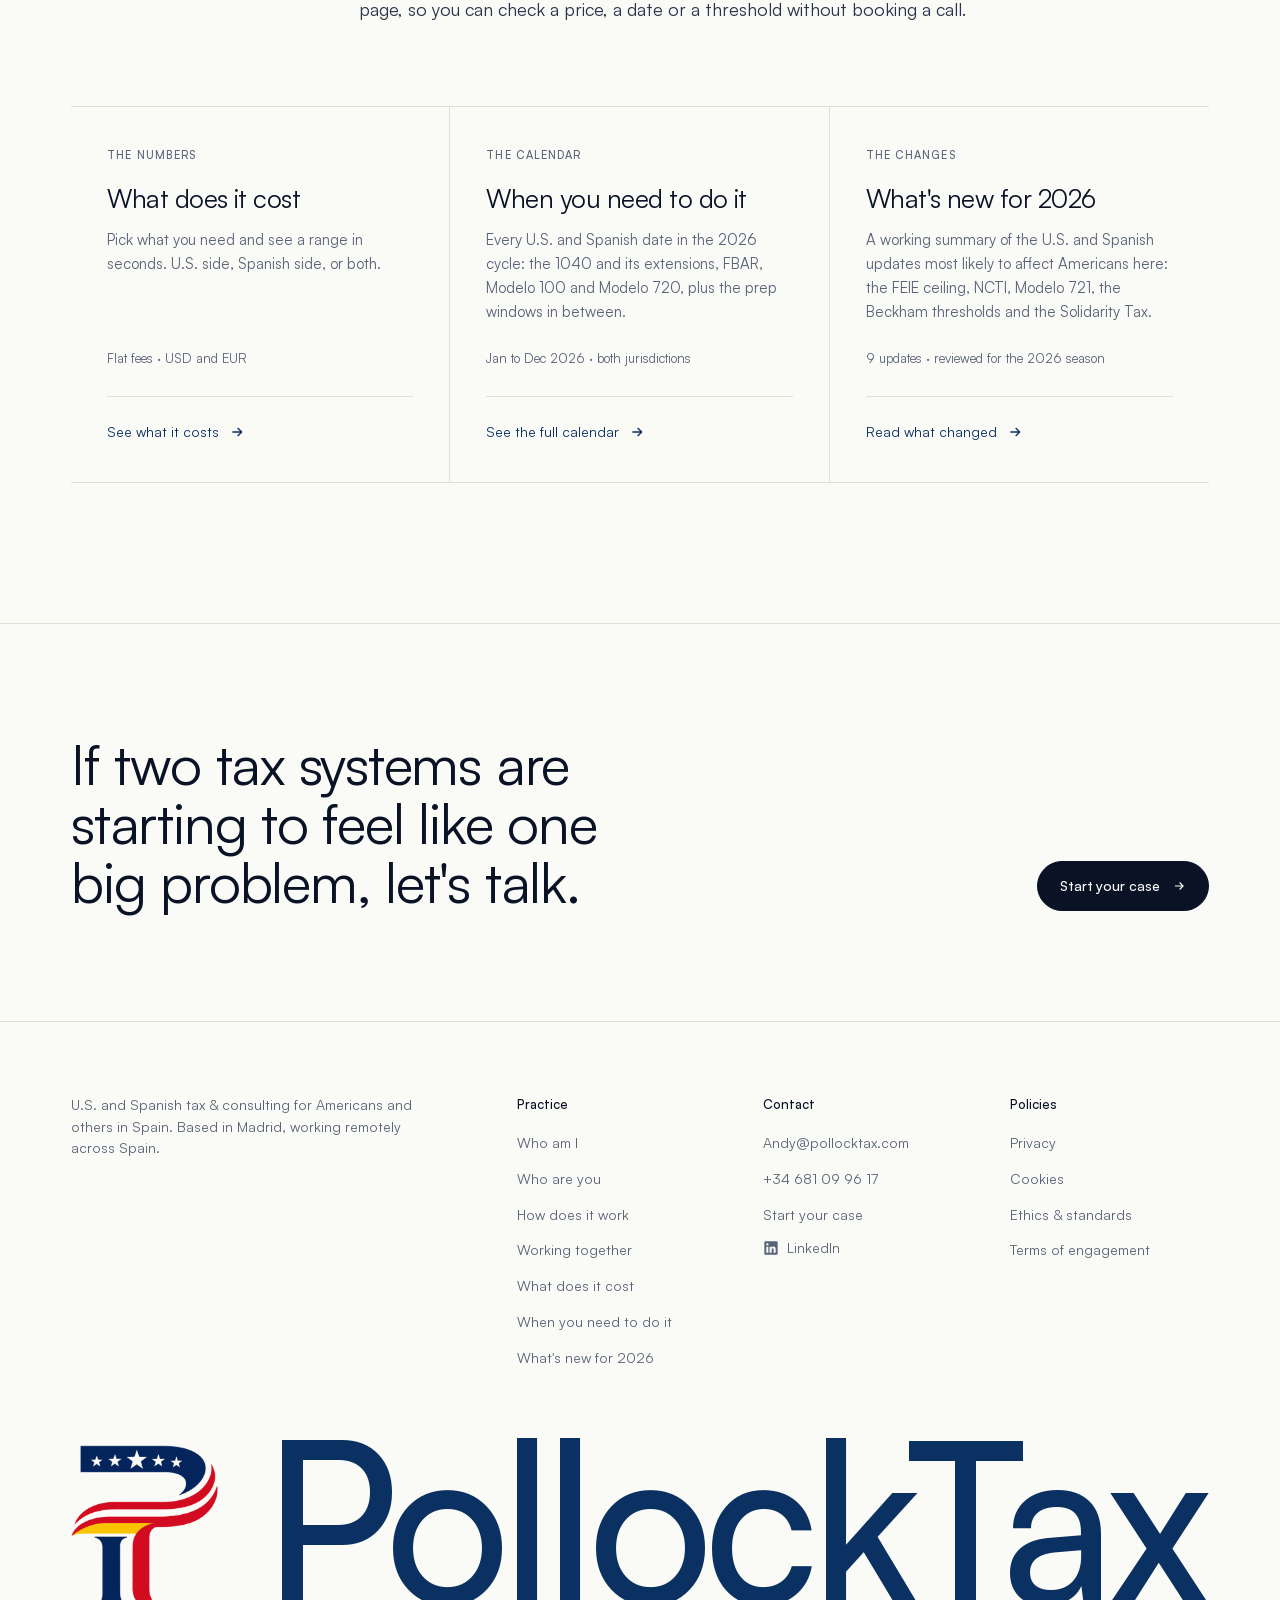
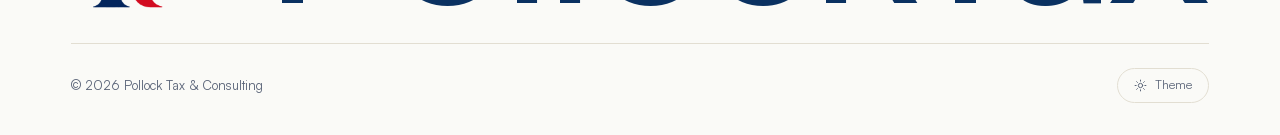
==== commit 22b80761: "Shorten the year-end notice and drop the specific examples Co-Authored-By: Claude Opus 5.5 <noreply@" ====
--- a/index.html
+++ b/index.html
@@ -285,9 +285,9 @@
      data-notice-id="yearend-2026" data-notice-expires="2026-12-31" data-notice-services="planning">
   <a class="notice-cta" href="#start" data-notice-start>
     <span class="notice-track">
-      <span class="notice-item" data-bilingual><span data-lang="en">Americans in Spain: the tax year closes December 31. Some moves only count if they are made before then (harvesting losses, pension contributions, charitable gifts), and your balances on that day set what goes on Modelo 720 and wealth tax. <span class="notice-link">Plan your year-end with Andy →</span></span><span data-lang="es">Estadounidenses en España: el año fiscal cierra el 31 de diciembre. Algunas decisiones solo cuentan si se toman antes (compensar pérdidas, aportar al plan de pensiones, hacer donativos), y tus saldos a esa fecha marcan lo que va en el Modelo 720 y en el Impuesto sobre el Patrimonio. <span class="notice-link">Planifica el cierre del año con Andy →</span></span></span>
-      <span class="notice-item" data-bilingual aria-hidden="true"><span data-lang="en">Americans in Spain: the tax year closes December 31. Some moves only count if they are made before then (harvesting losses, pension contributions, charitable gifts), and your balances on that day set what goes on Modelo 720 and wealth tax. <span class="notice-link">Plan your year-end with Andy →</span></span><span data-lang="es">Estadounidenses en España: el año fiscal cierra el 31 de diciembre. Algunas decisiones solo cuentan si se toman antes (compensar pérdidas, aportar al plan de pensiones, hacer donativos), y tus saldos a esa fecha marcan lo que va en el Modelo 720 y en el Impuesto sobre el Patrimonio. <span class="notice-link">Planifica el cierre del año con Andy →</span></span></span>
-      <span class="notice-item" data-bilingual aria-hidden="true"><span data-lang="en">Americans in Spain: the tax year closes December 31. Some moves only count if they are made before then (harvesting losses, pension contributions, charitable gifts), and your balances on that day set what goes on Modelo 720 and wealth tax. <span class="notice-link">Plan your year-end with Andy →</span></span><span data-lang="es">Estadounidenses en España: el año fiscal cierra el 31 de diciembre. Algunas decisiones solo cuentan si se toman antes (compensar pérdidas, aportar al plan de pensiones, hacer donativos), y tus saldos a esa fecha marcan lo que va en el Modelo 720 y en el Impuesto sobre el Patrimonio. <span class="notice-link">Planifica el cierre del año con Andy →</span></span></span>
+      <span class="notice-item" data-bilingual><span data-lang="en">The year closes December 31, a good moment to get your U.S. and Spanish taxes in order. <span class="notice-link">Plan your year-end with Andy →</span></span><span data-lang="es">El año cierra el 31 de diciembre, buen momento para poner en orden tus impuestos en EE.&nbsp;UU. y en España. <span class="notice-link">Planifica el cierre del año con Andy →</span></span></span>
+      <span class="notice-item" data-bilingual aria-hidden="true"><span data-lang="en">The year closes December 31, a good moment to get your U.S. and Spanish taxes in order. <span class="notice-link">Plan your year-end with Andy →</span></span><span data-lang="es">El año cierra el 31 de diciembre, buen momento para poner en orden tus impuestos en EE.&nbsp;UU. y en España. <span class="notice-link">Planifica el cierre del año con Andy →</span></span></span>
+      <span class="notice-item" data-bilingual aria-hidden="true"><span data-lang="en">The year closes December 31, a good moment to get your U.S. and Spanish taxes in order. <span class="notice-link">Plan your year-end with Andy →</span></span><span data-lang="es">El año cierra el 31 de diciembre, buen momento para poner en orden tus impuestos en EE.&nbsp;UU. y en España. <span class="notice-link">Planifica el cierre del año con Andy →</span></span></span>
     </span>
   </a>
   <button class="notice-close" type="button" data-notice-dismiss aria-label="Dismiss this notice">
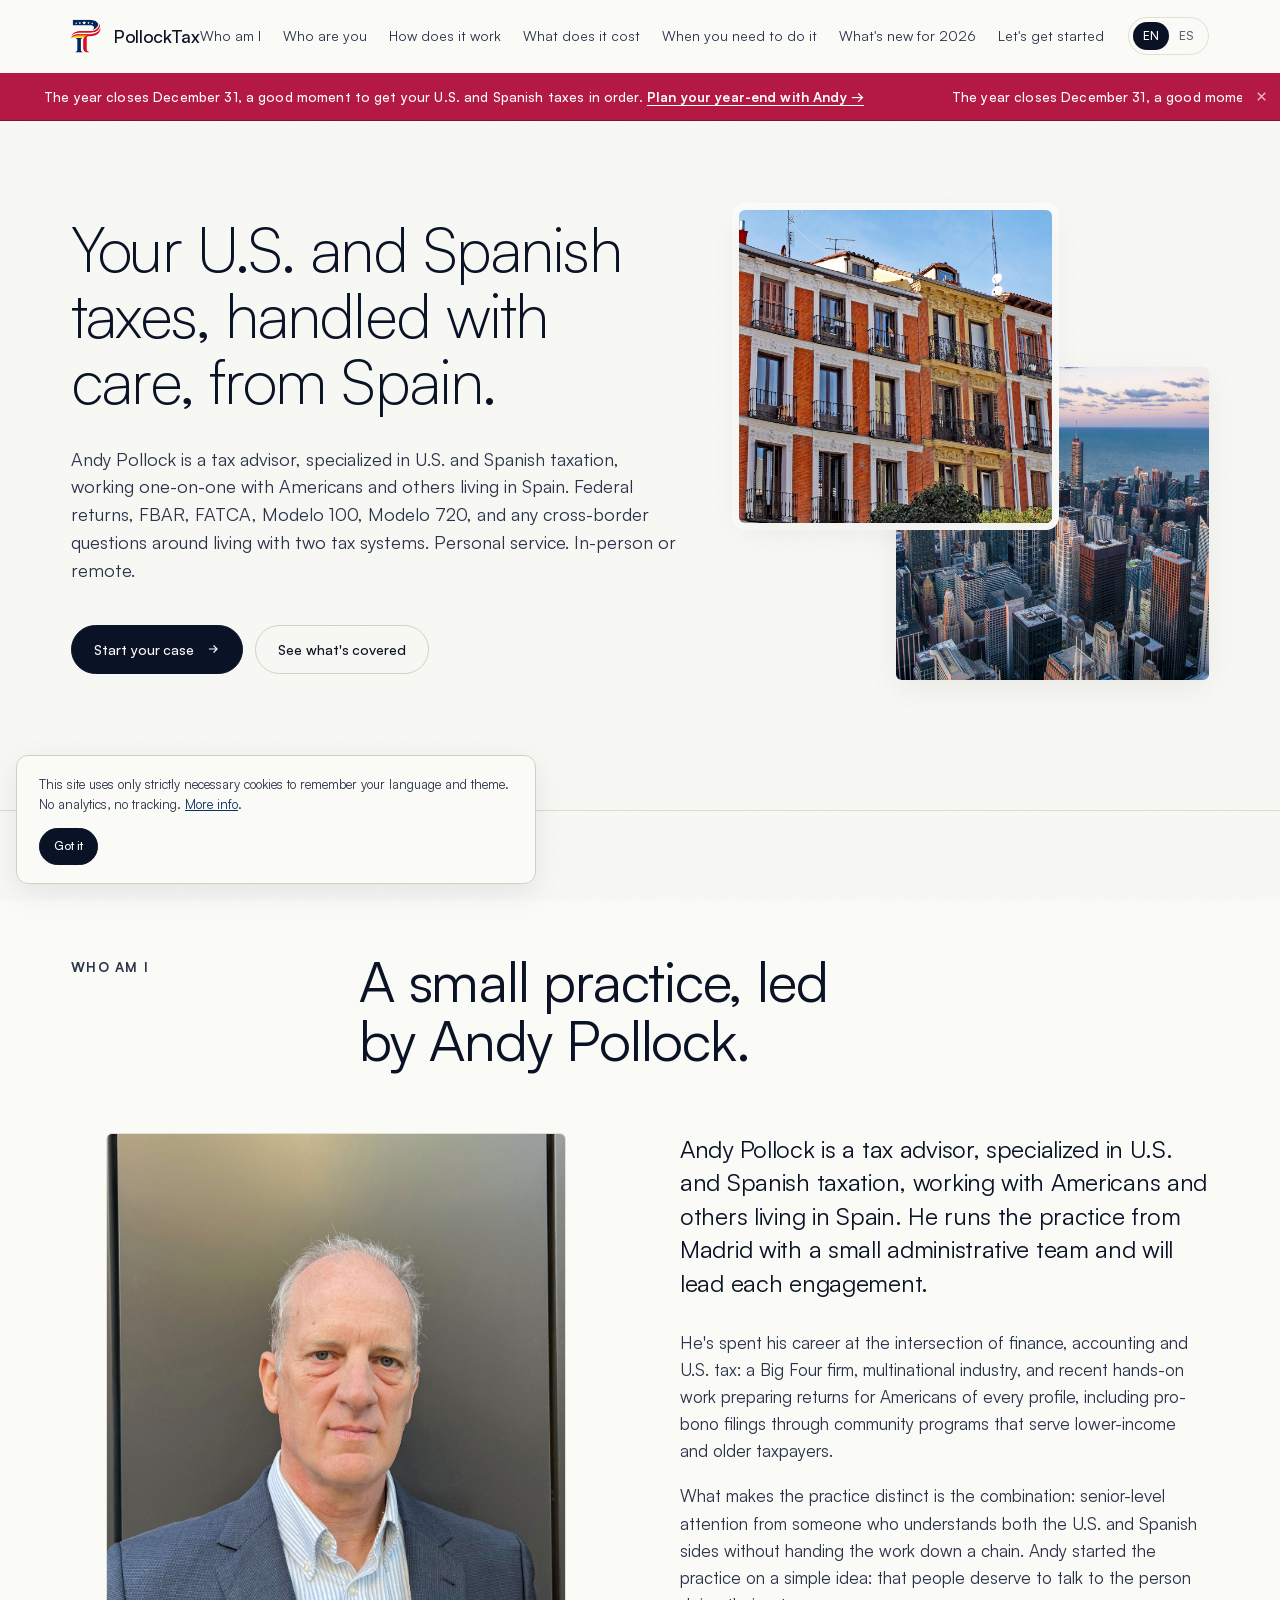
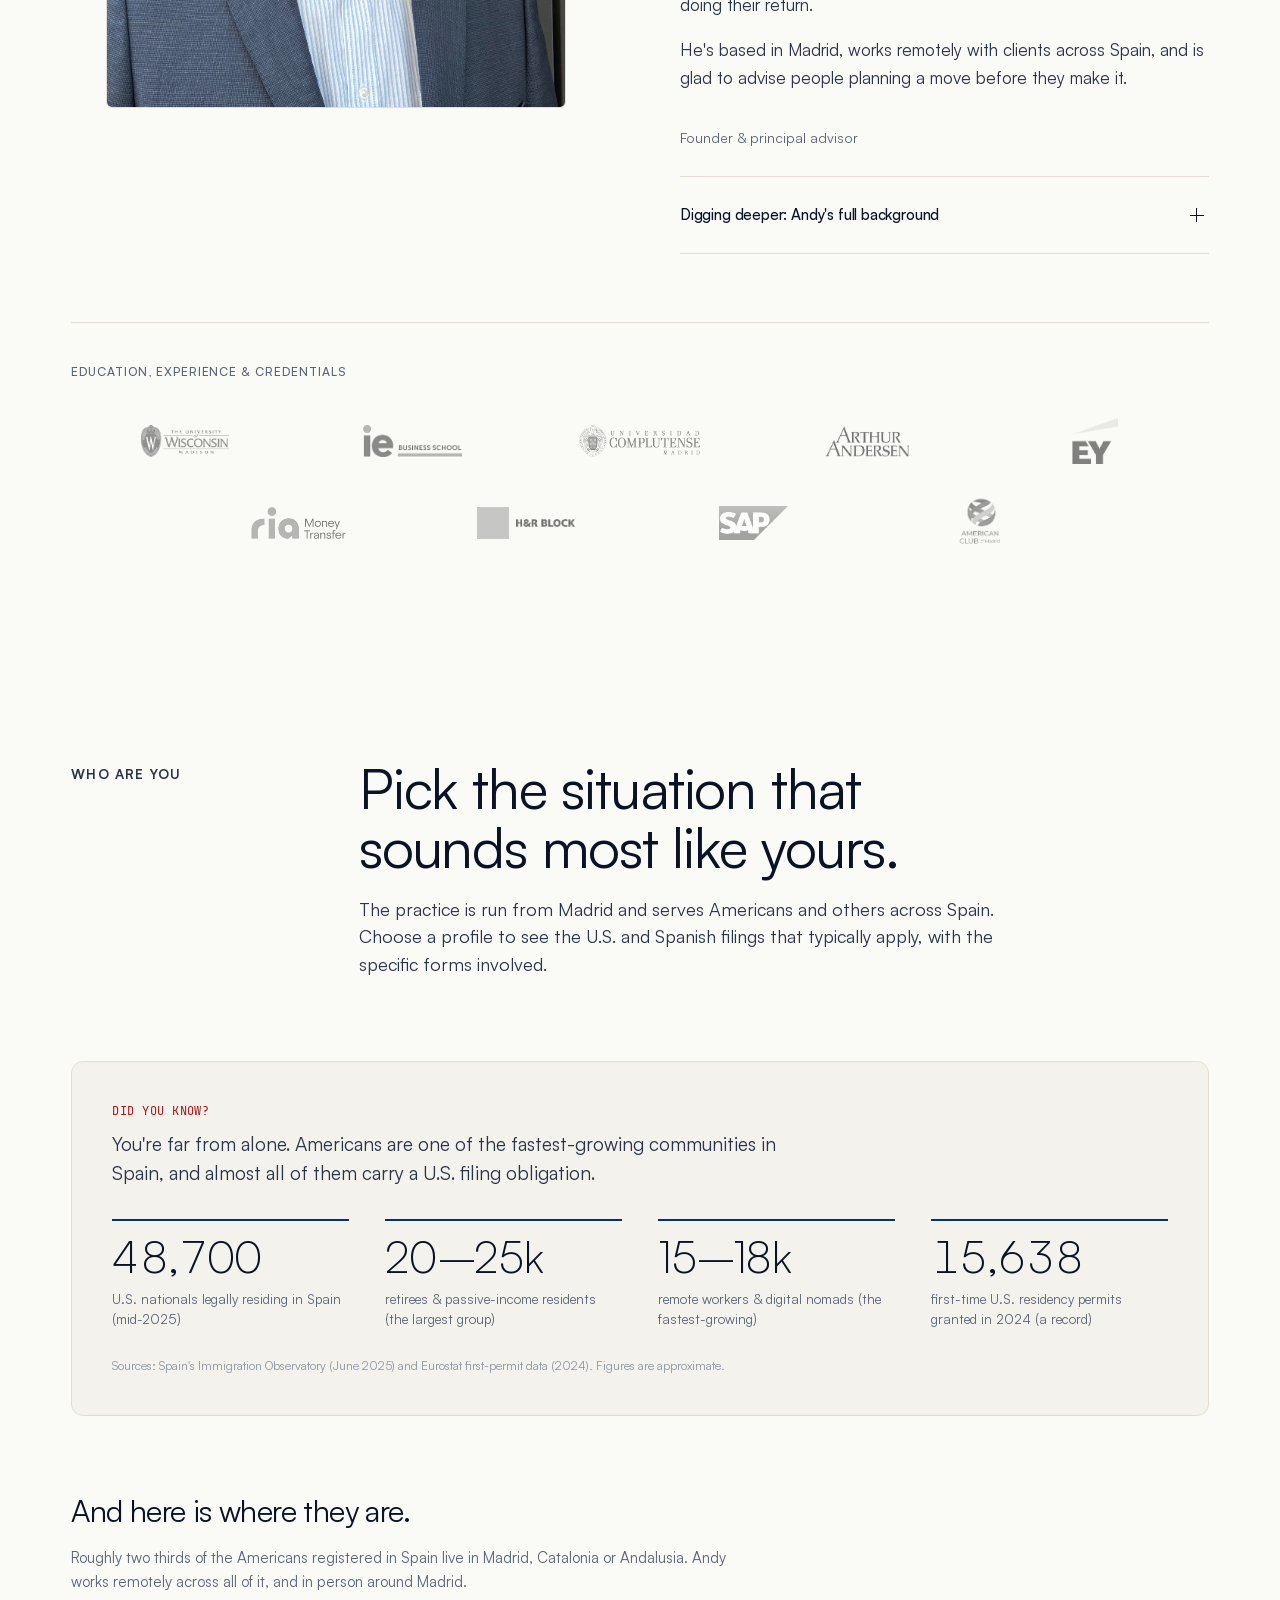
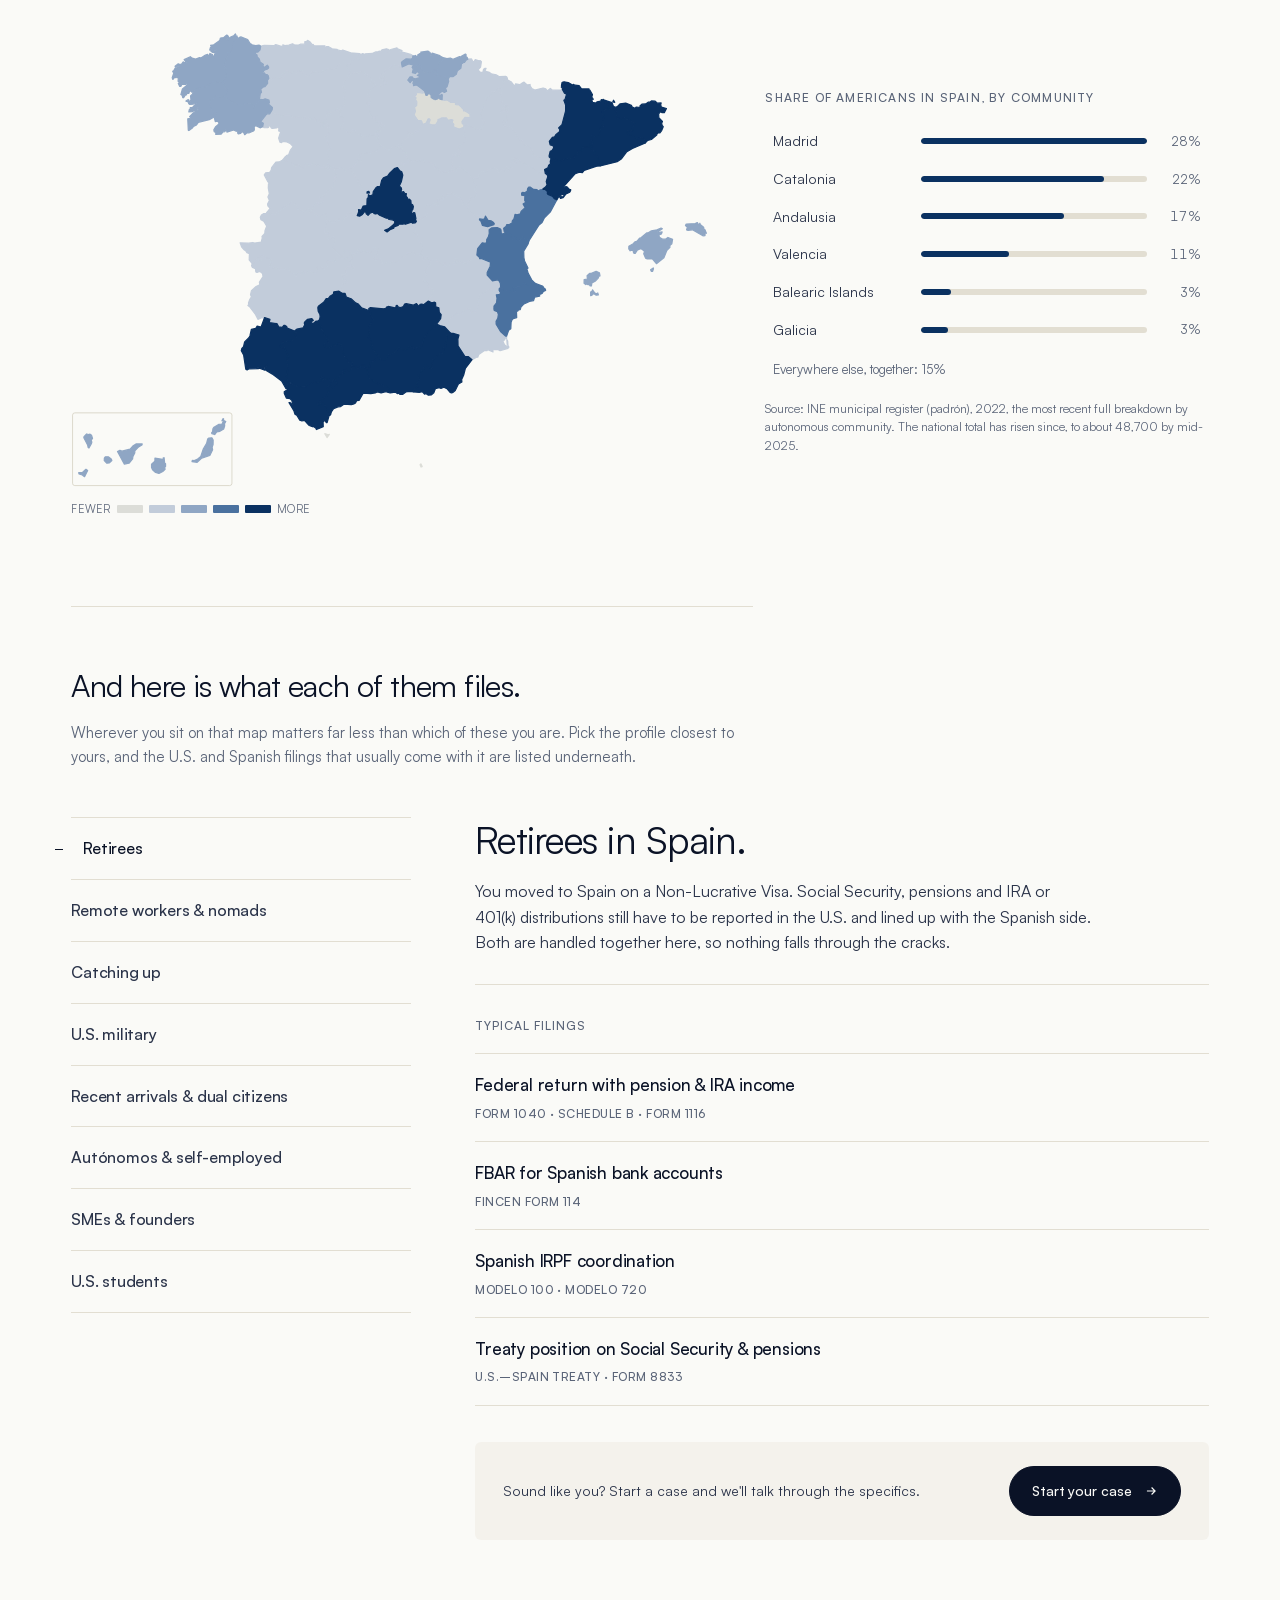
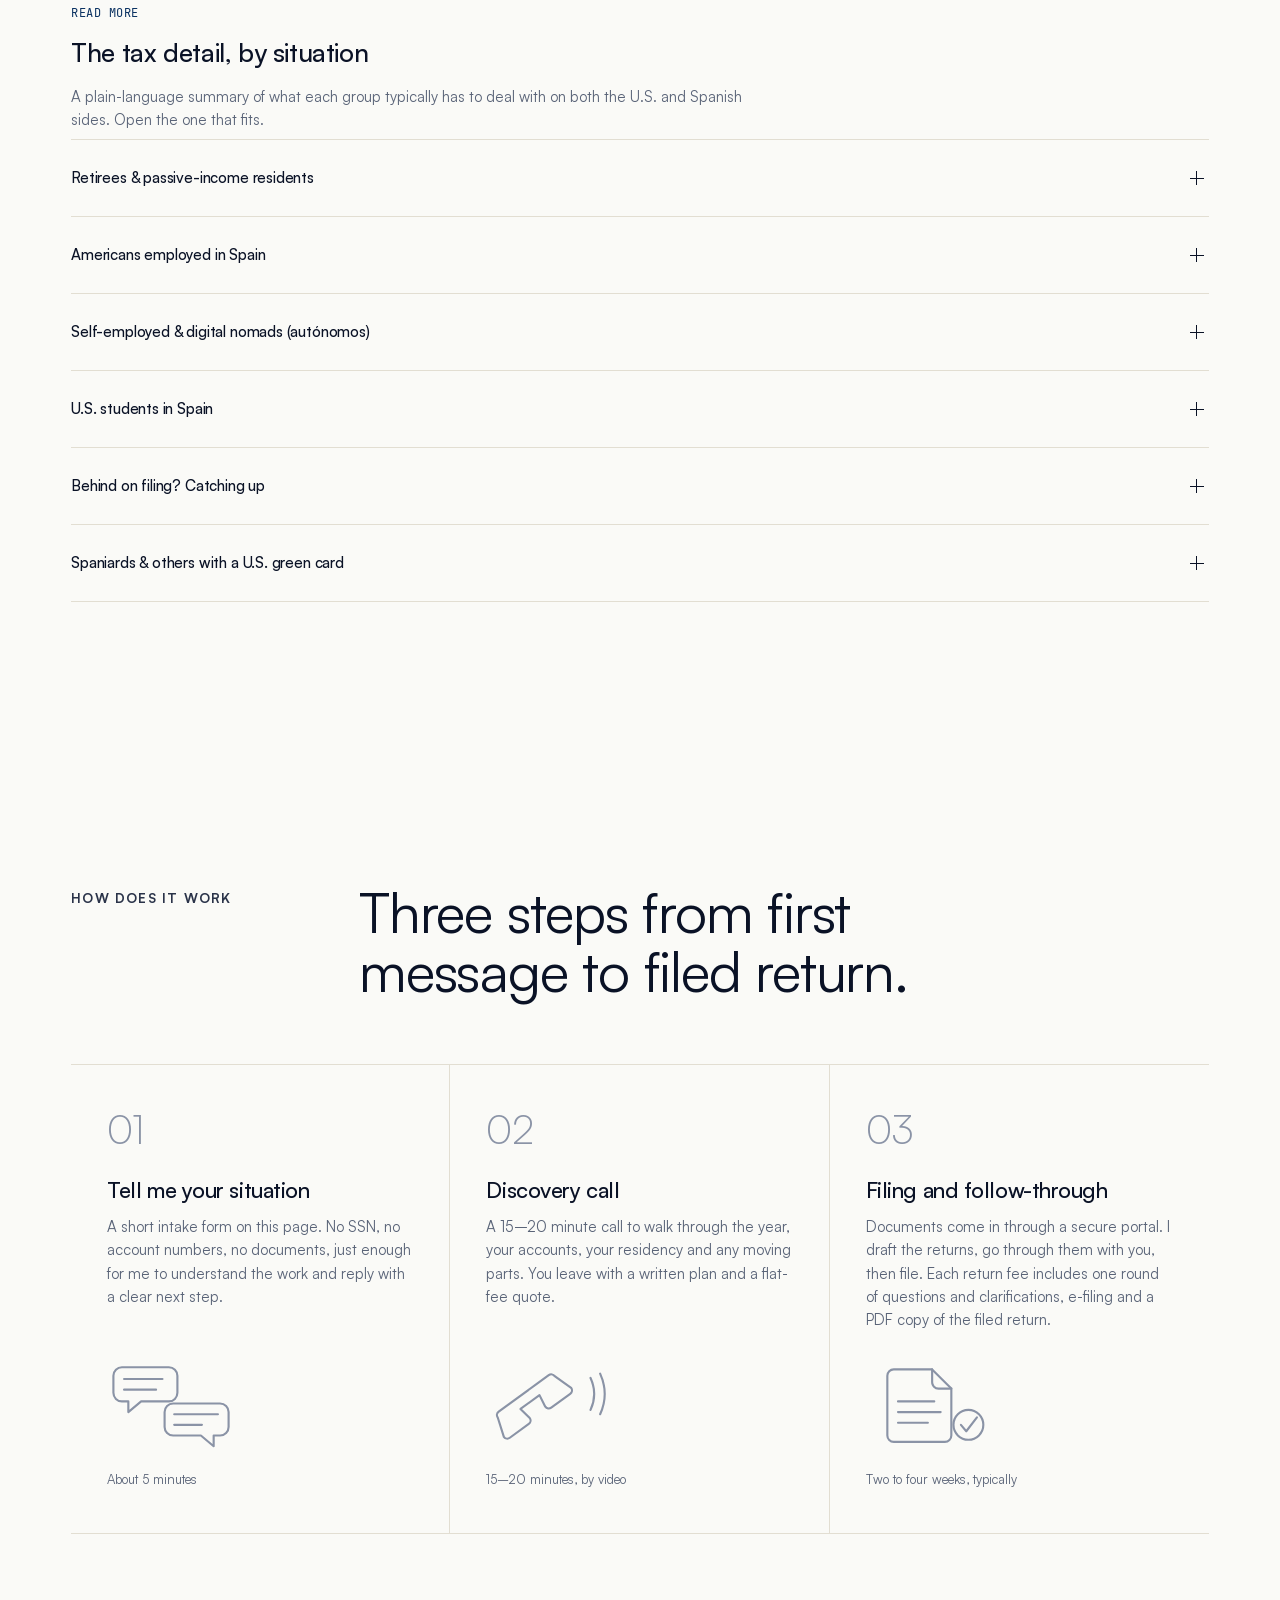
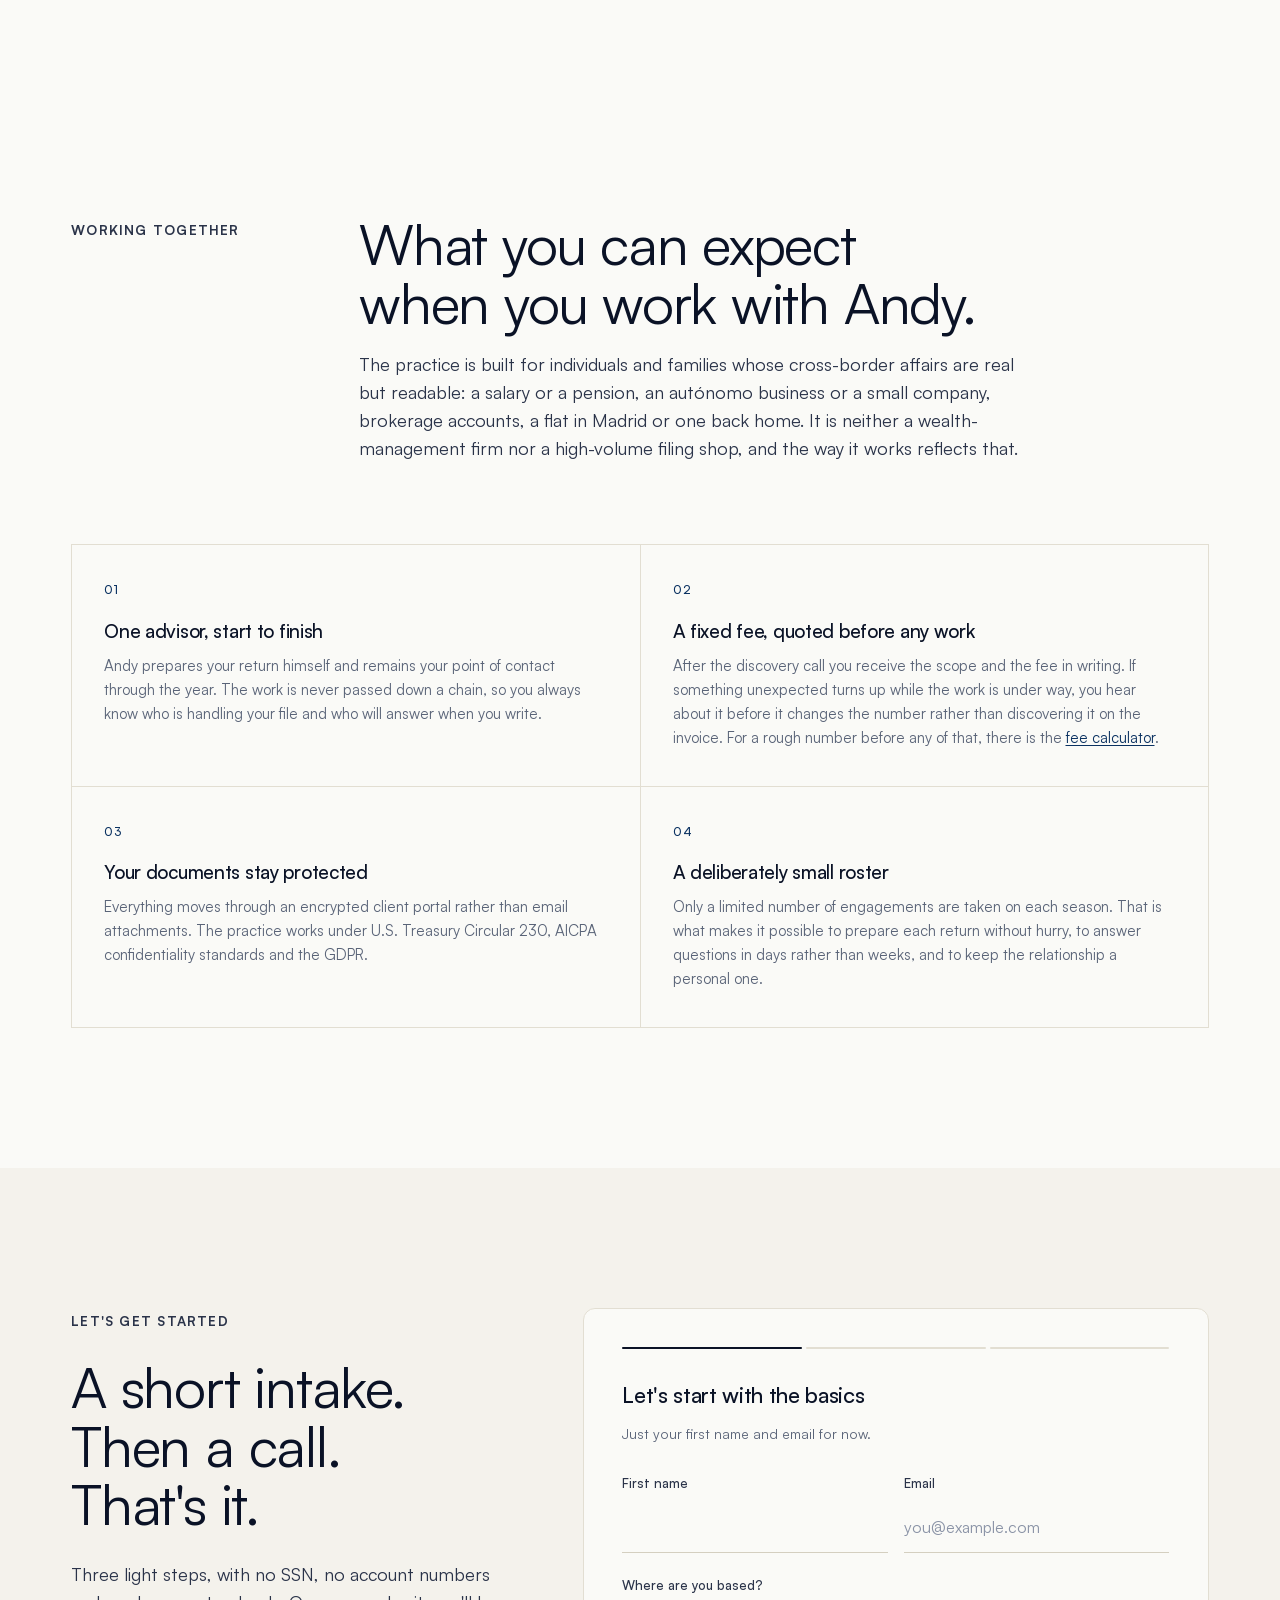
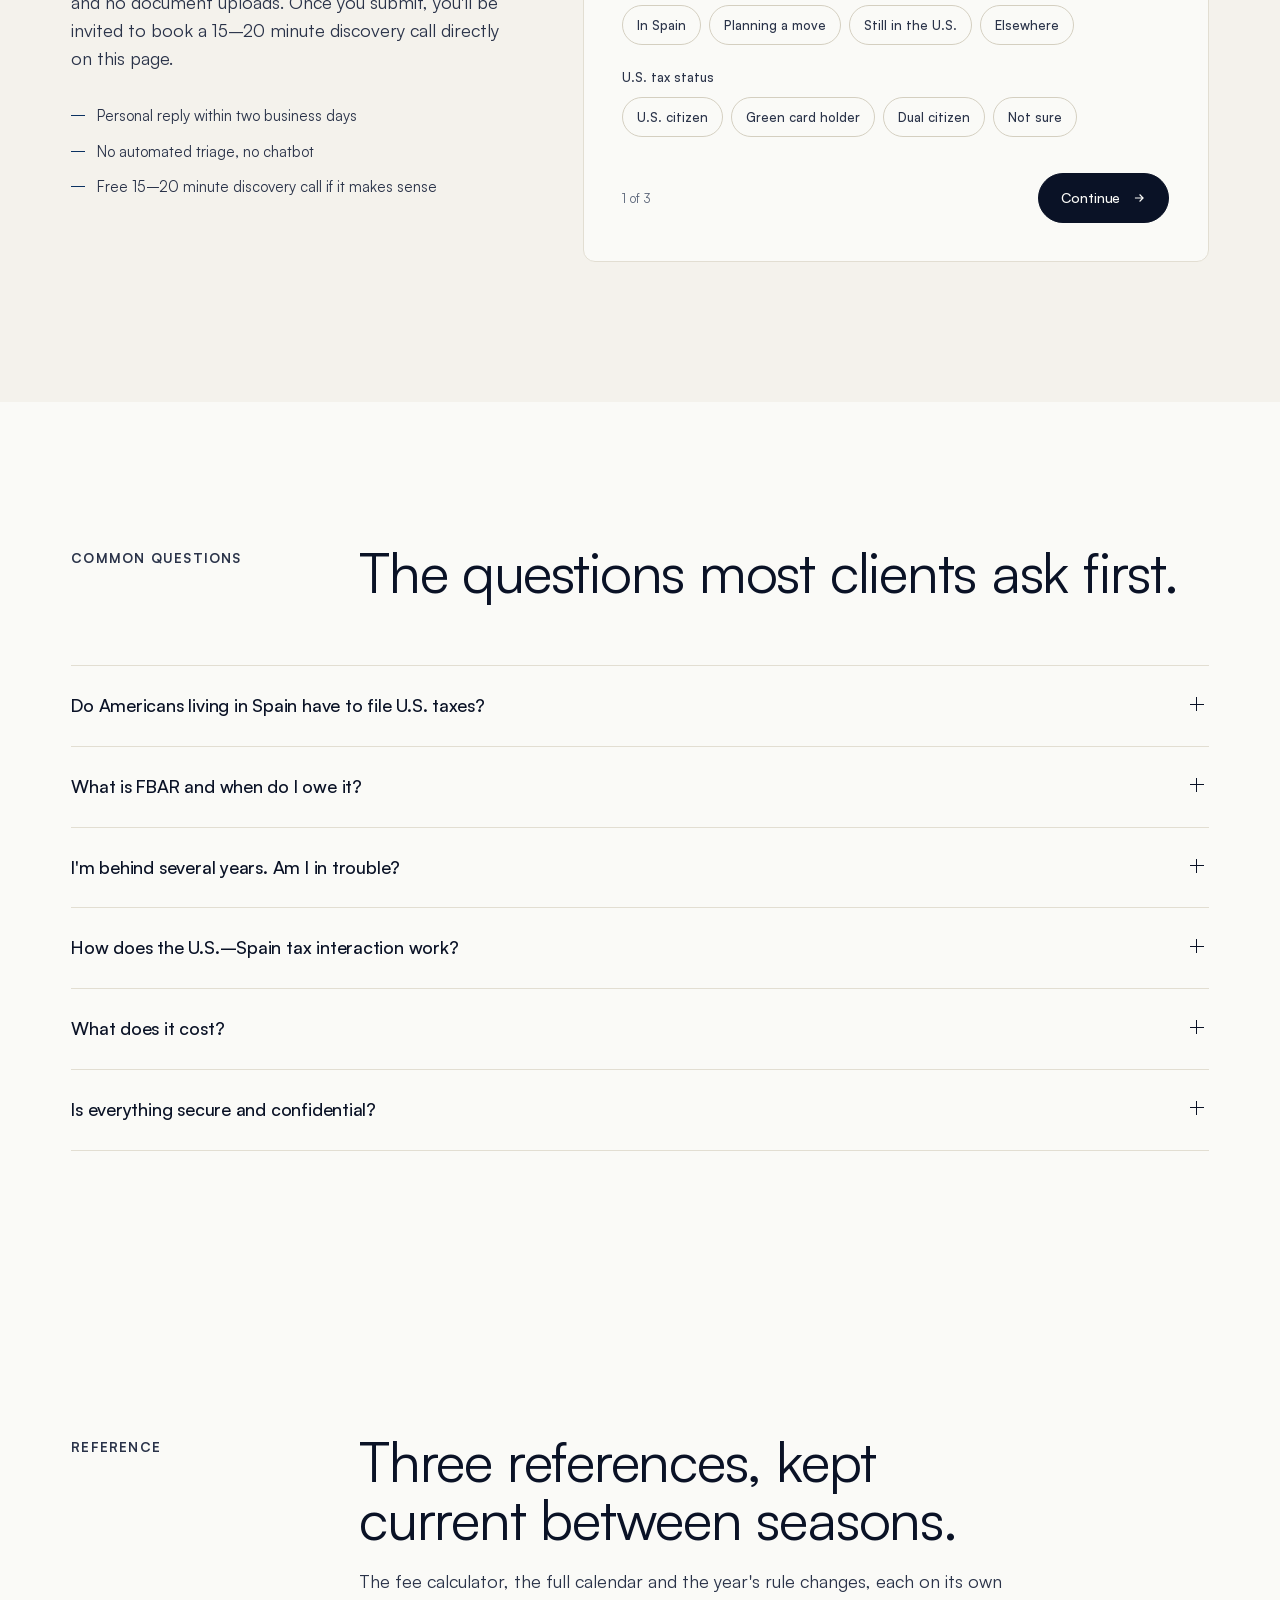
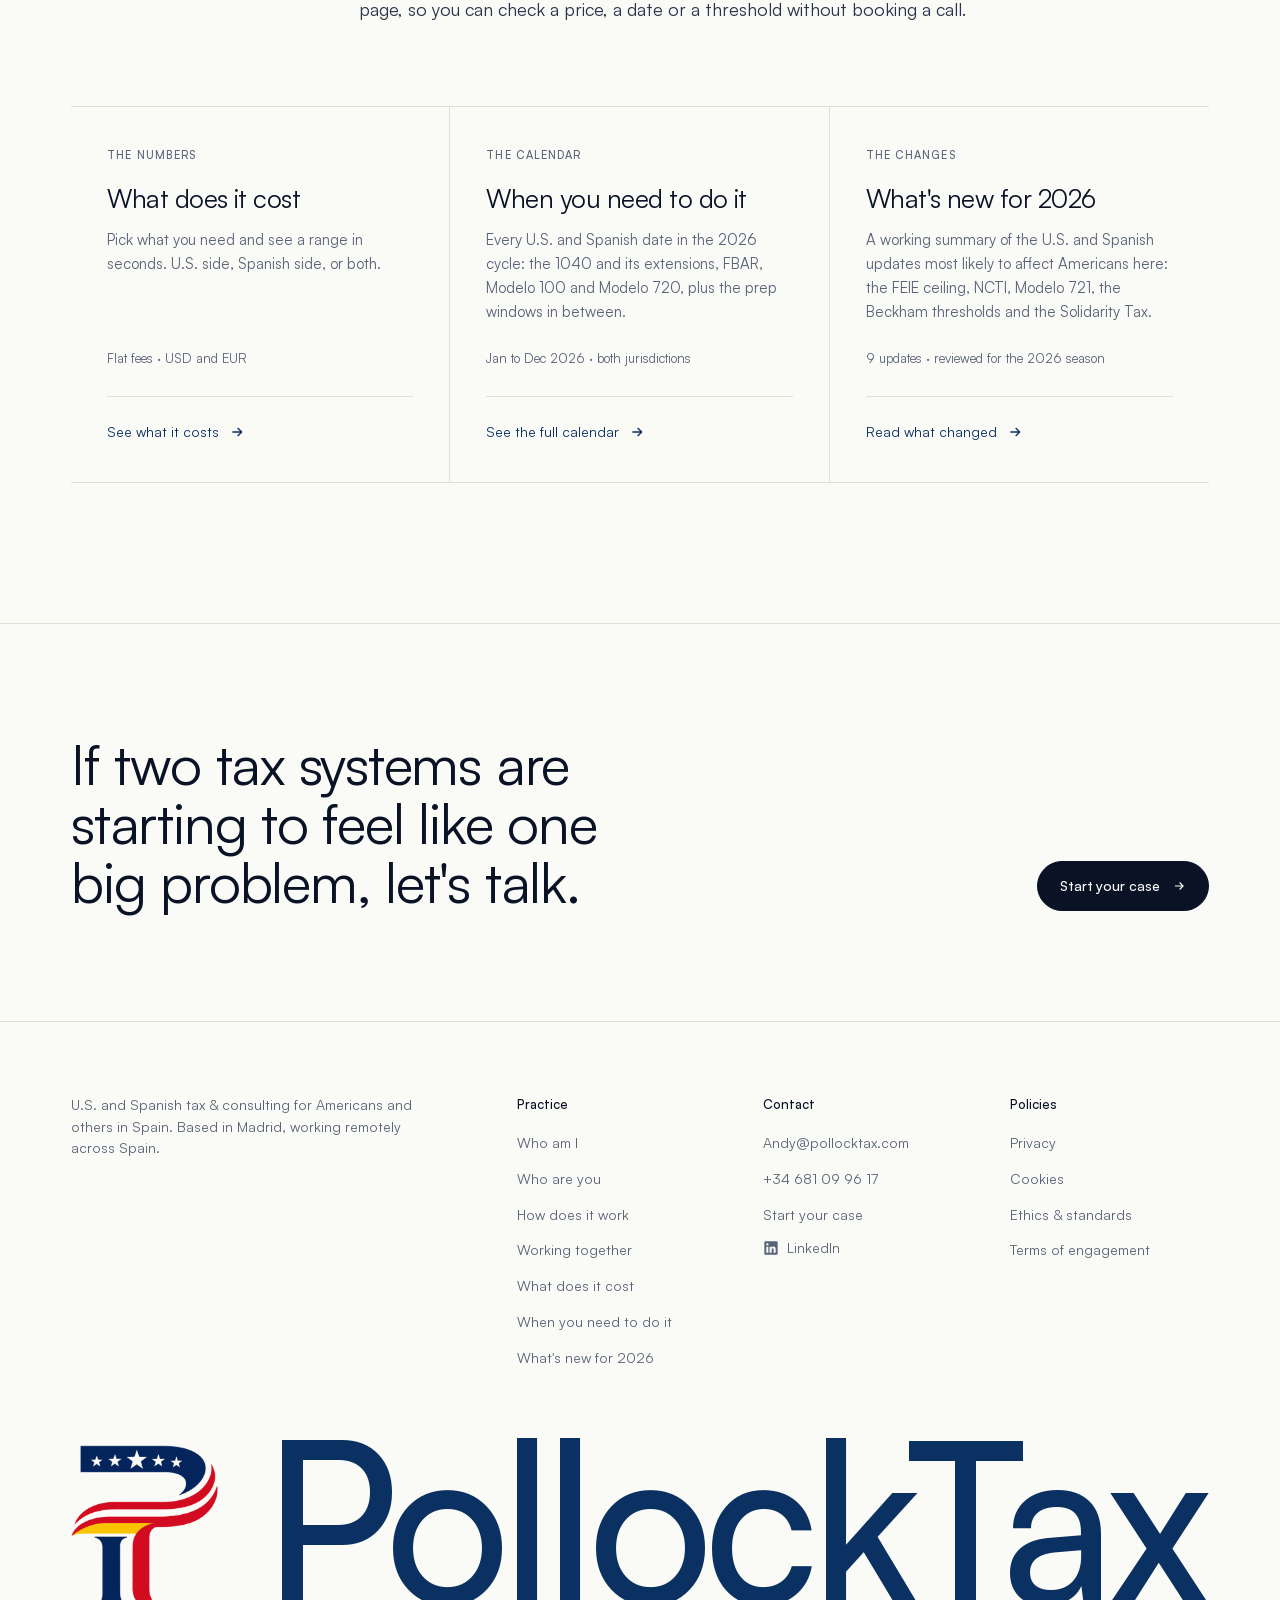
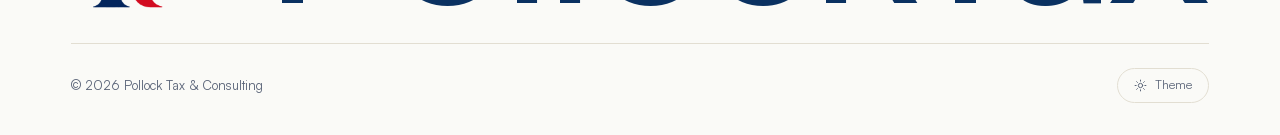
==== commit 95325262: "Remove the AICPA logo from the credentials wall Co-Authored-By: Claude Opus 5.5 <noreply@anthropic.c" ====
--- a/index.html
+++ b/index.html
@@ -440,11 +440,6 @@
           <img src="images/credentials/complutense.png" alt="Universidad Complutense de Madrid" loading="lazy"
                onerror="this.style.display='none';this.nextElementSibling.style.display='inline';" />
           <span style="display:none">Universidad Complutense de Madrid</span>
-        </div>
-        <div class="cred-item" data-logo="cpa" title="Certified Public Accountant (CPA)">
-          <img src="images/credentials/cpa.png" alt="Certified Public Accountant" loading="lazy"
-               onerror="this.style.display='none';this.nextElementSibling.style.display='inline';" />
-          <span style="display:none">Certified Public Accountant</span>
         </div>
         <div class="cred-item" data-logo="arthur-andersen" title="Arthur Andersen">
           <img src="images/credentials/arthur-andersen.png" alt="Arthur Andersen" loading="lazy"
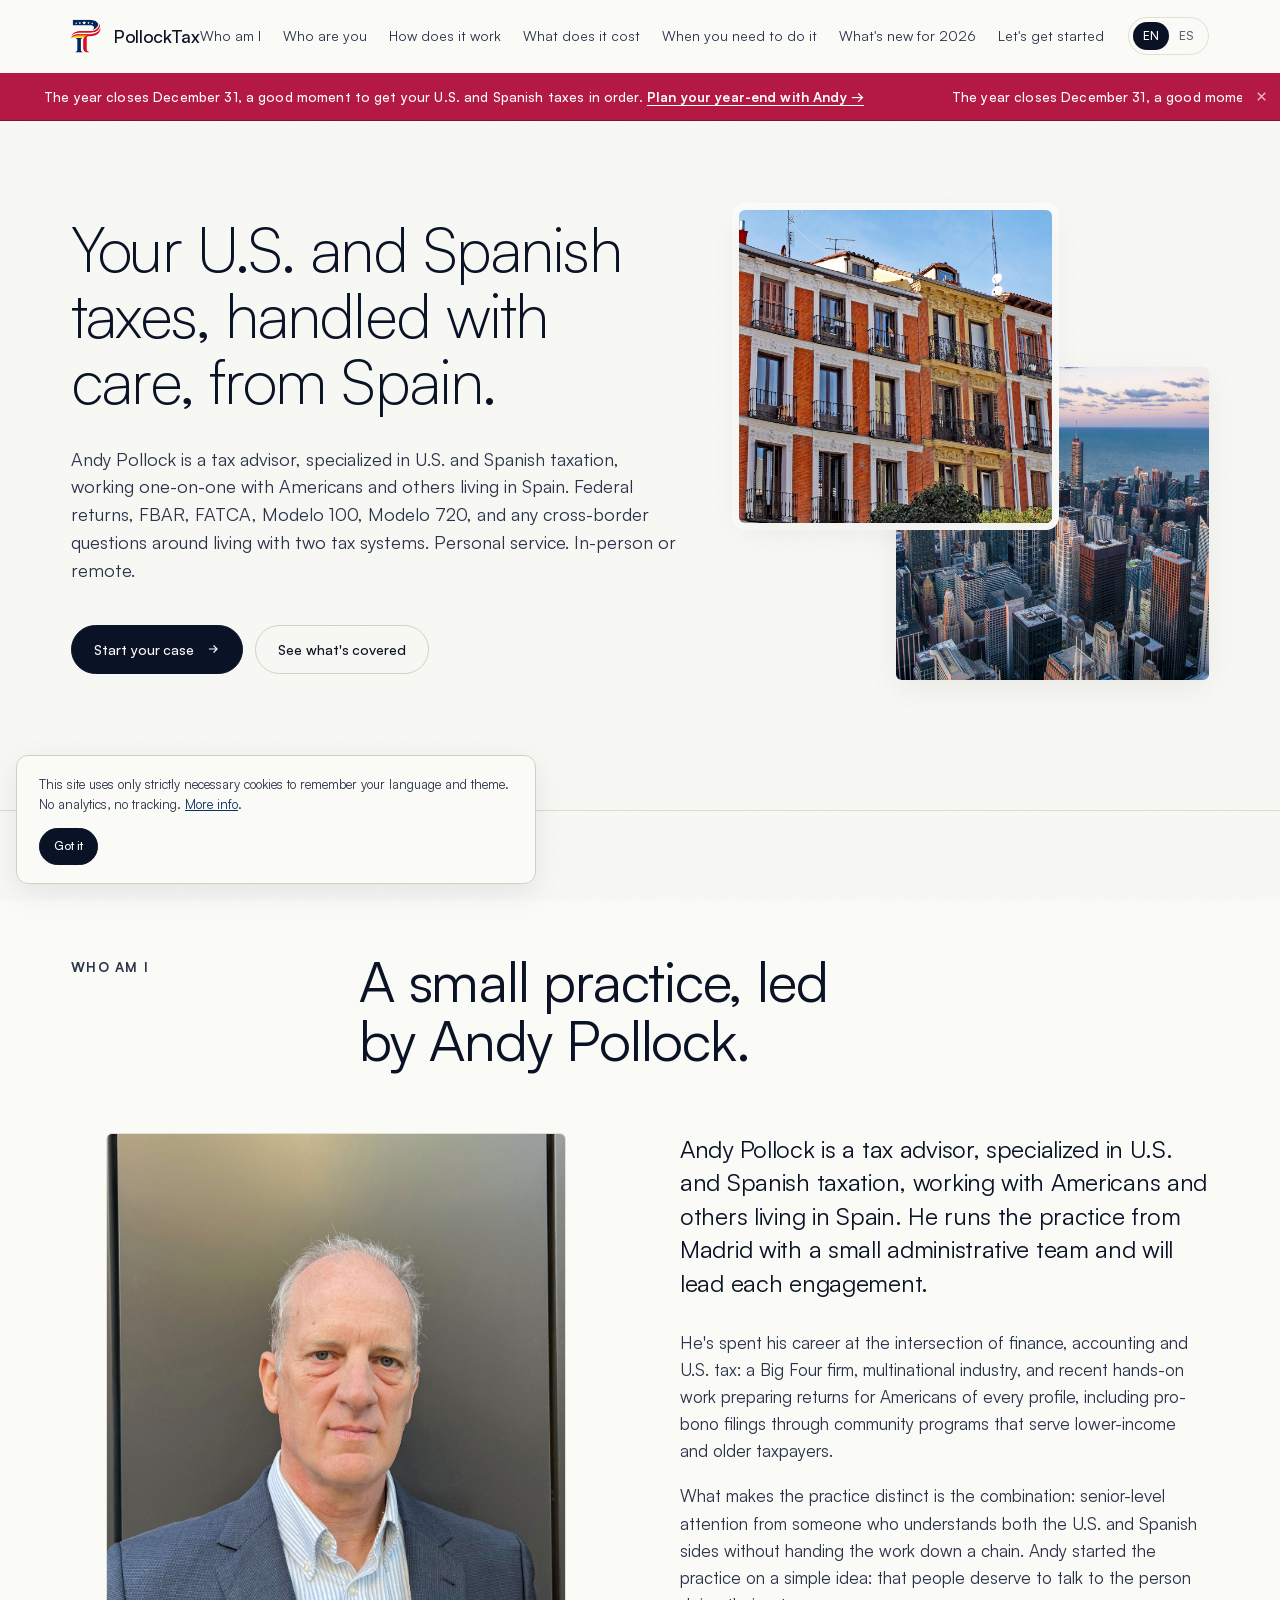
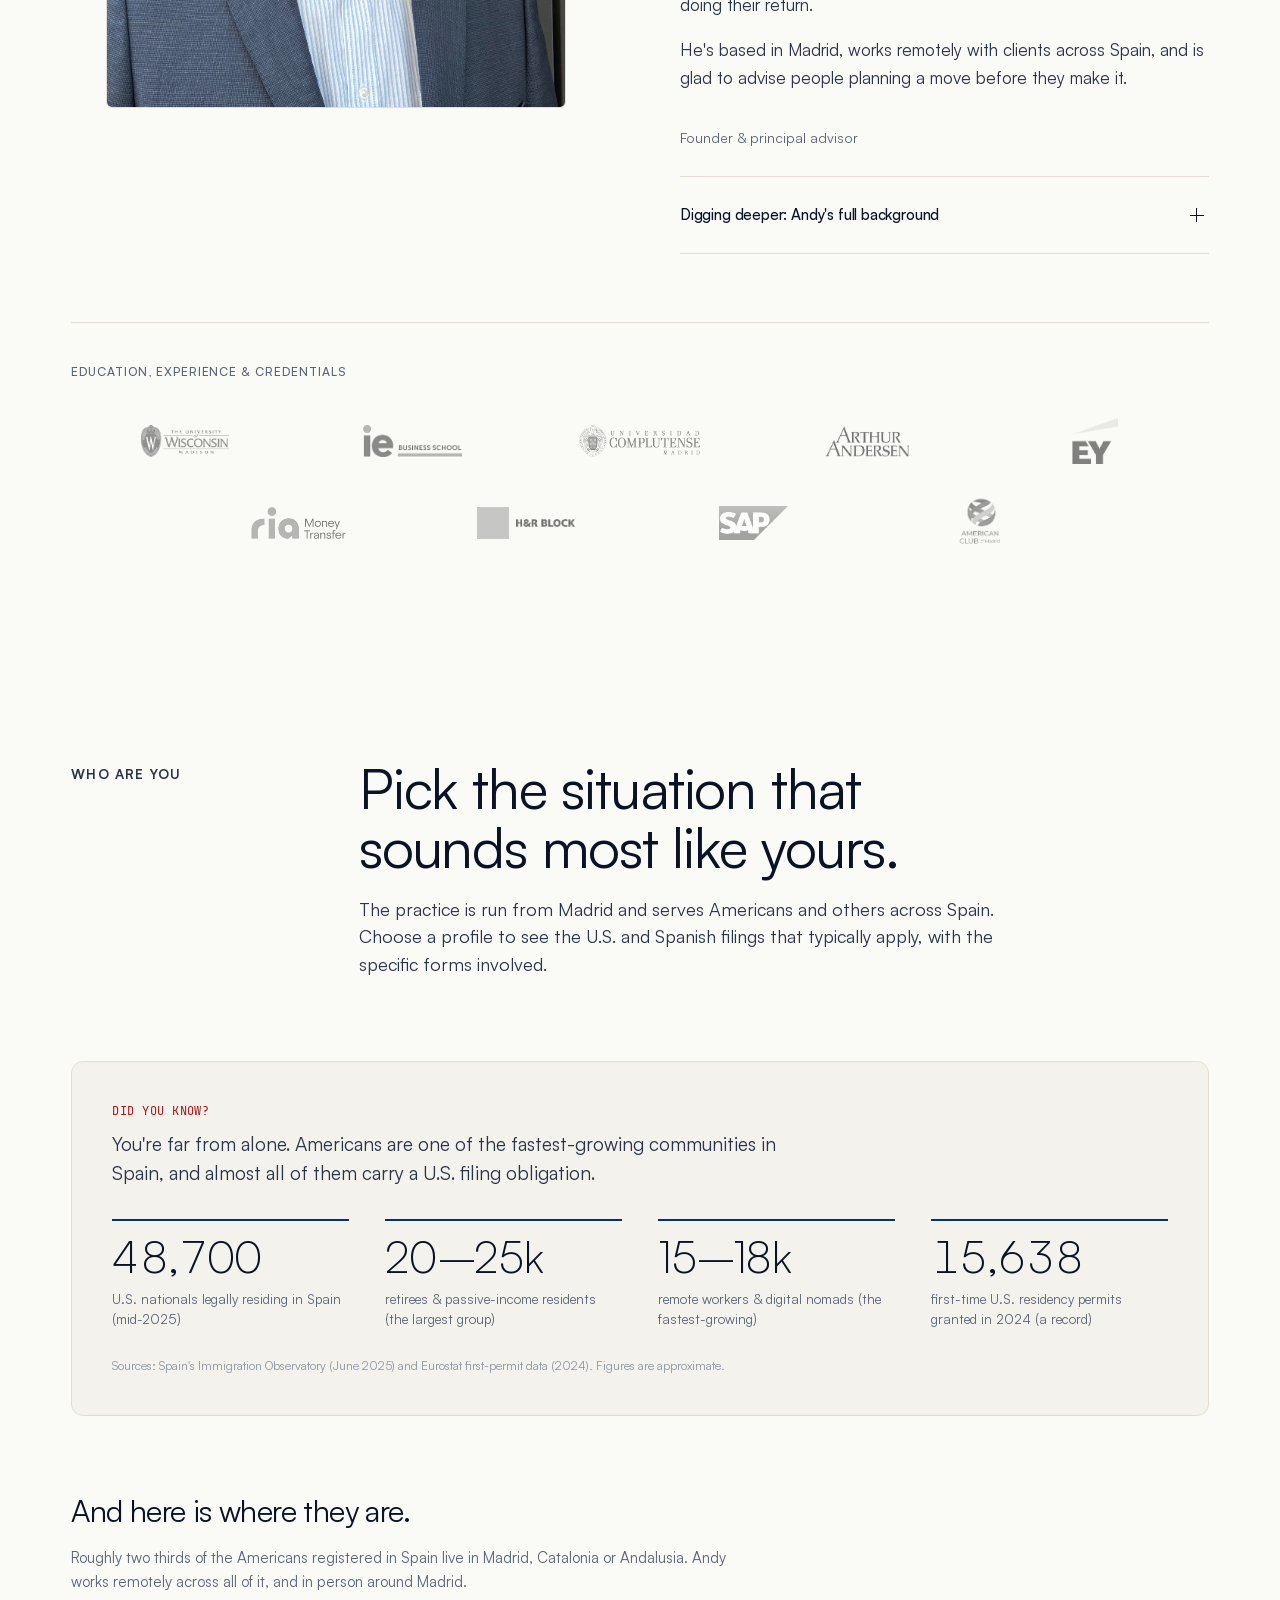
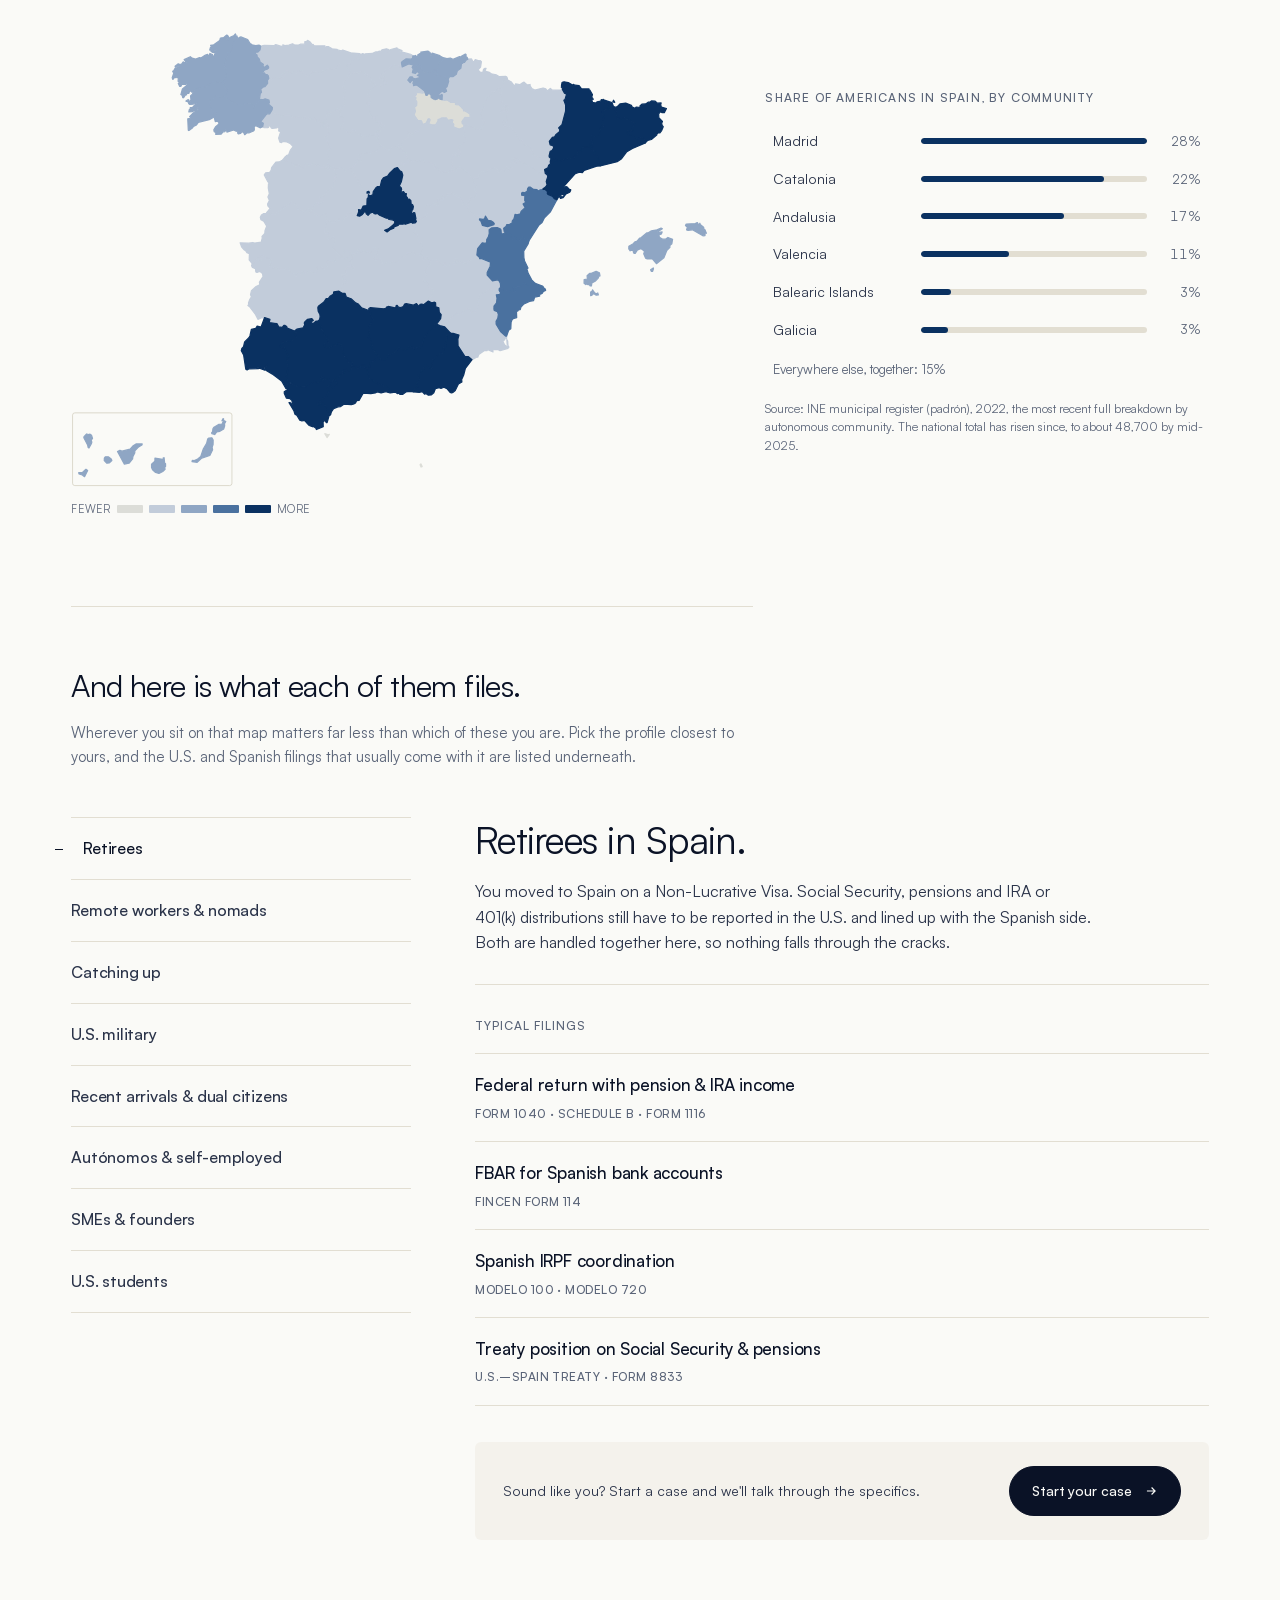
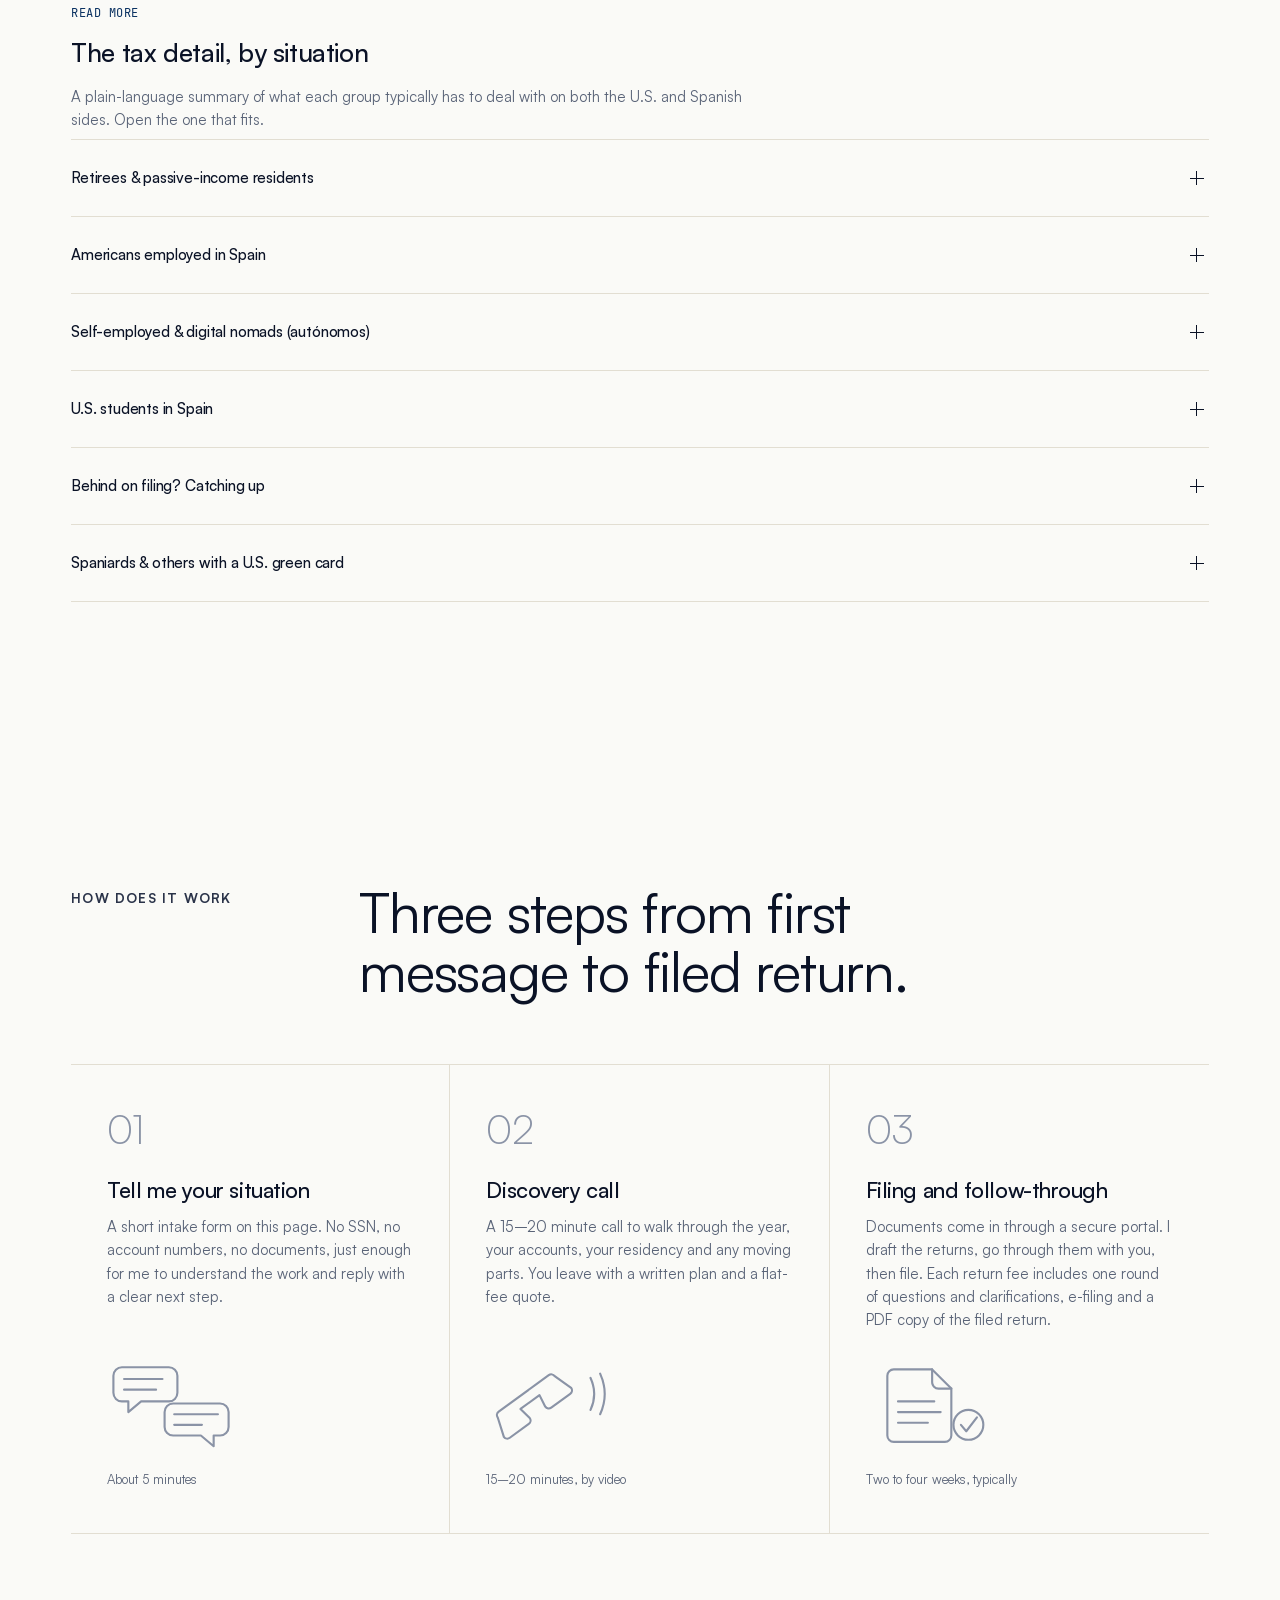
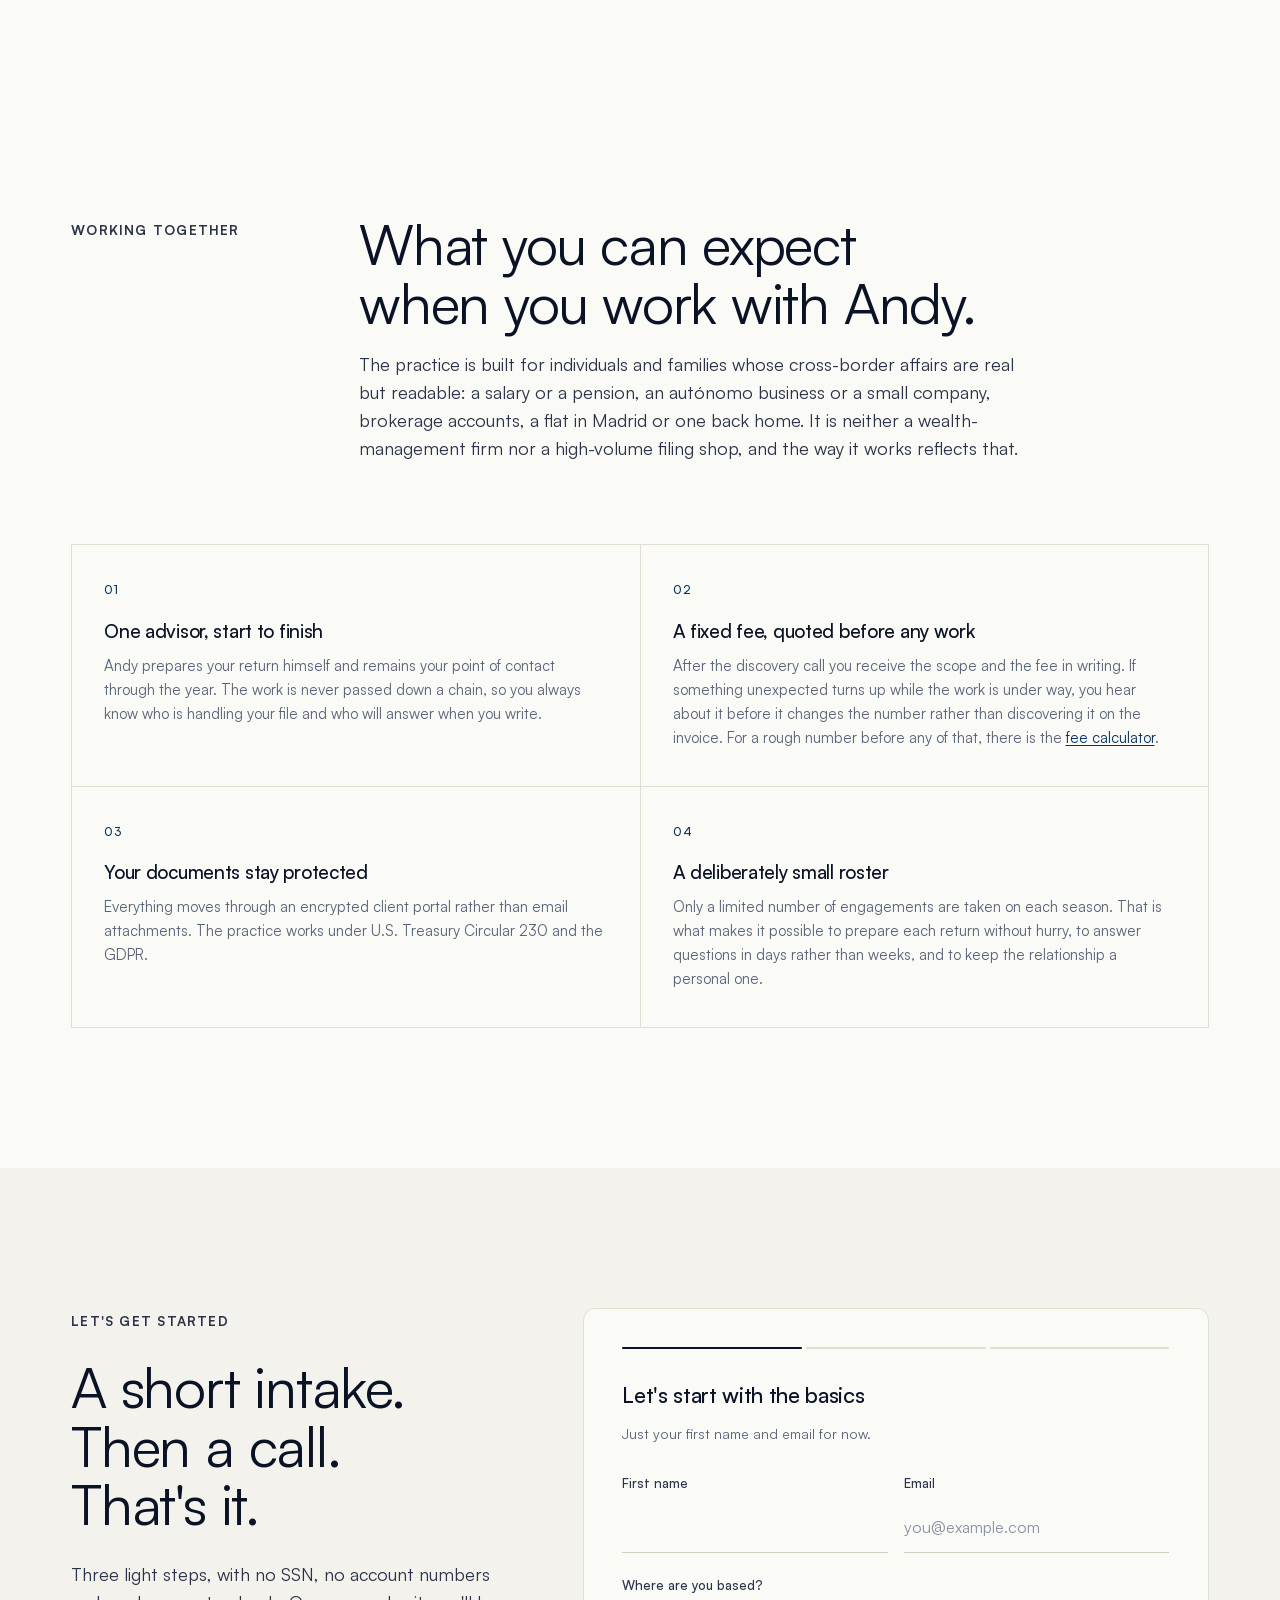
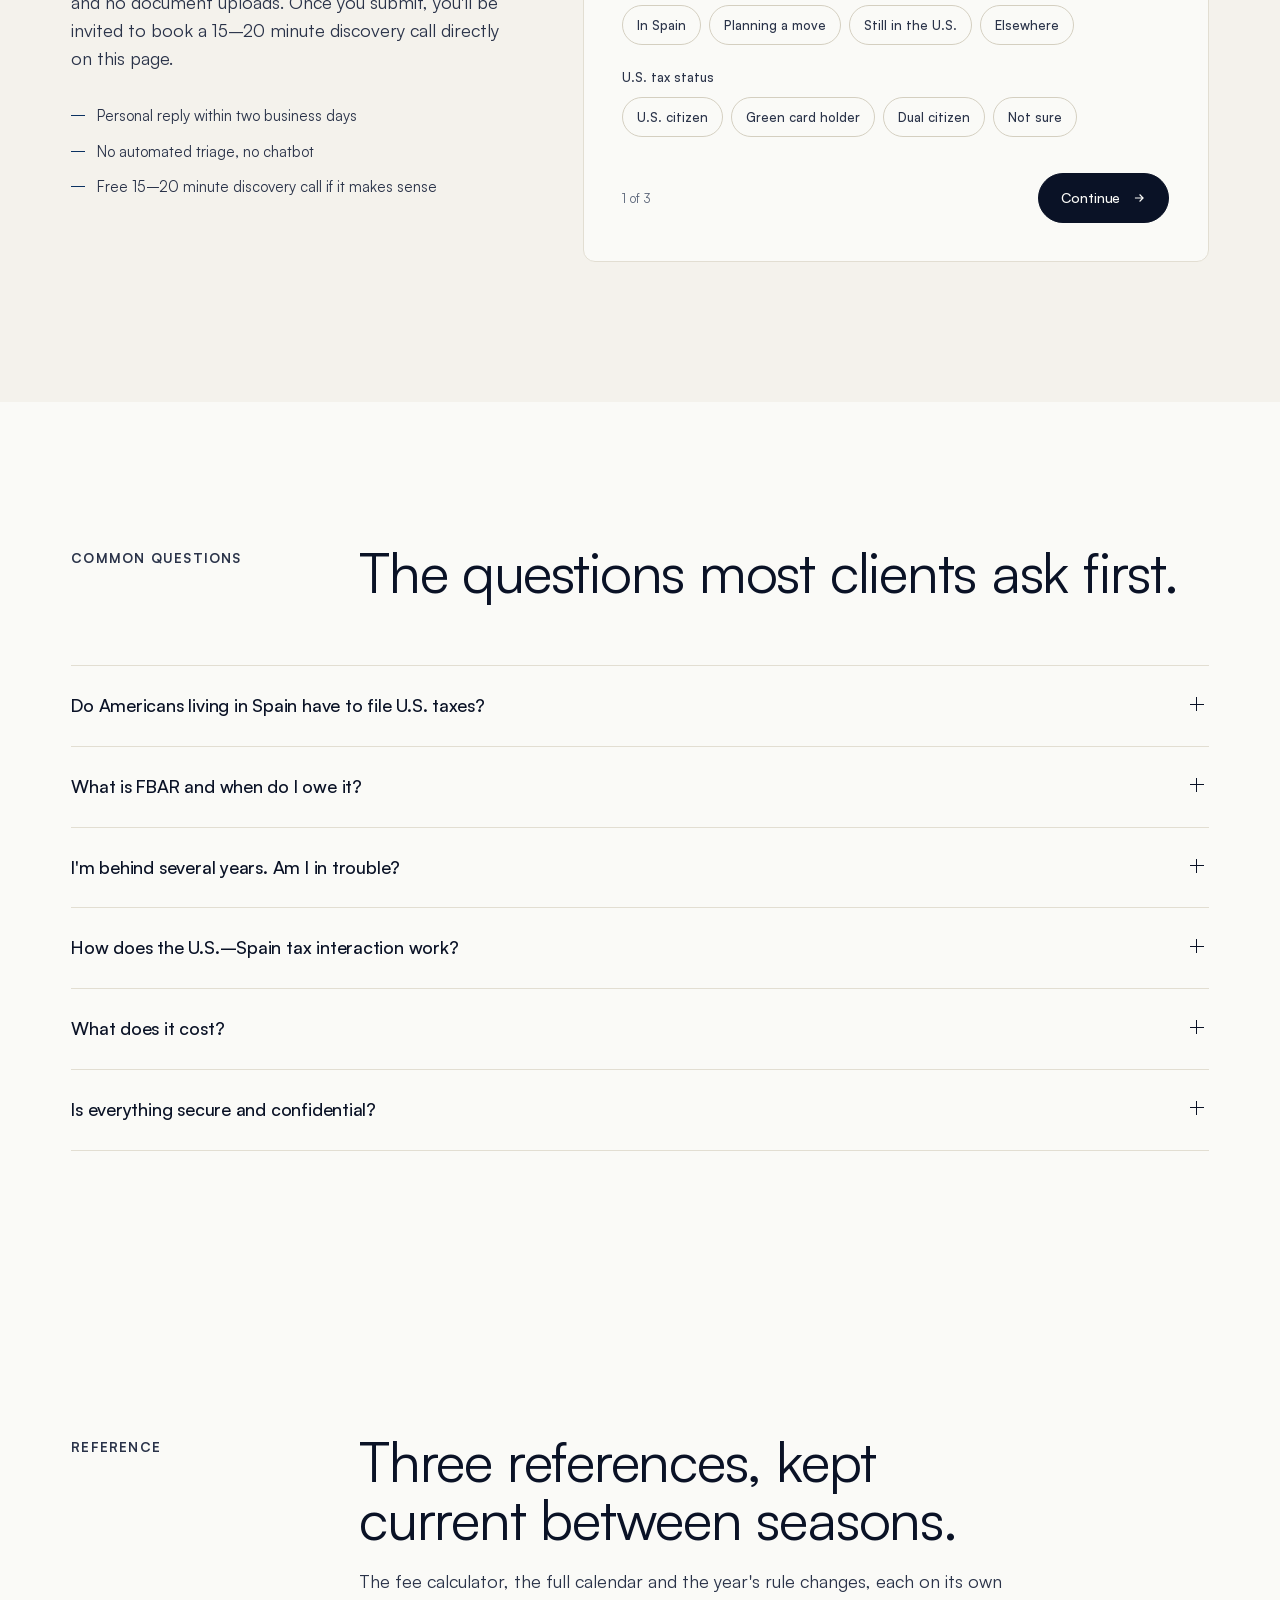
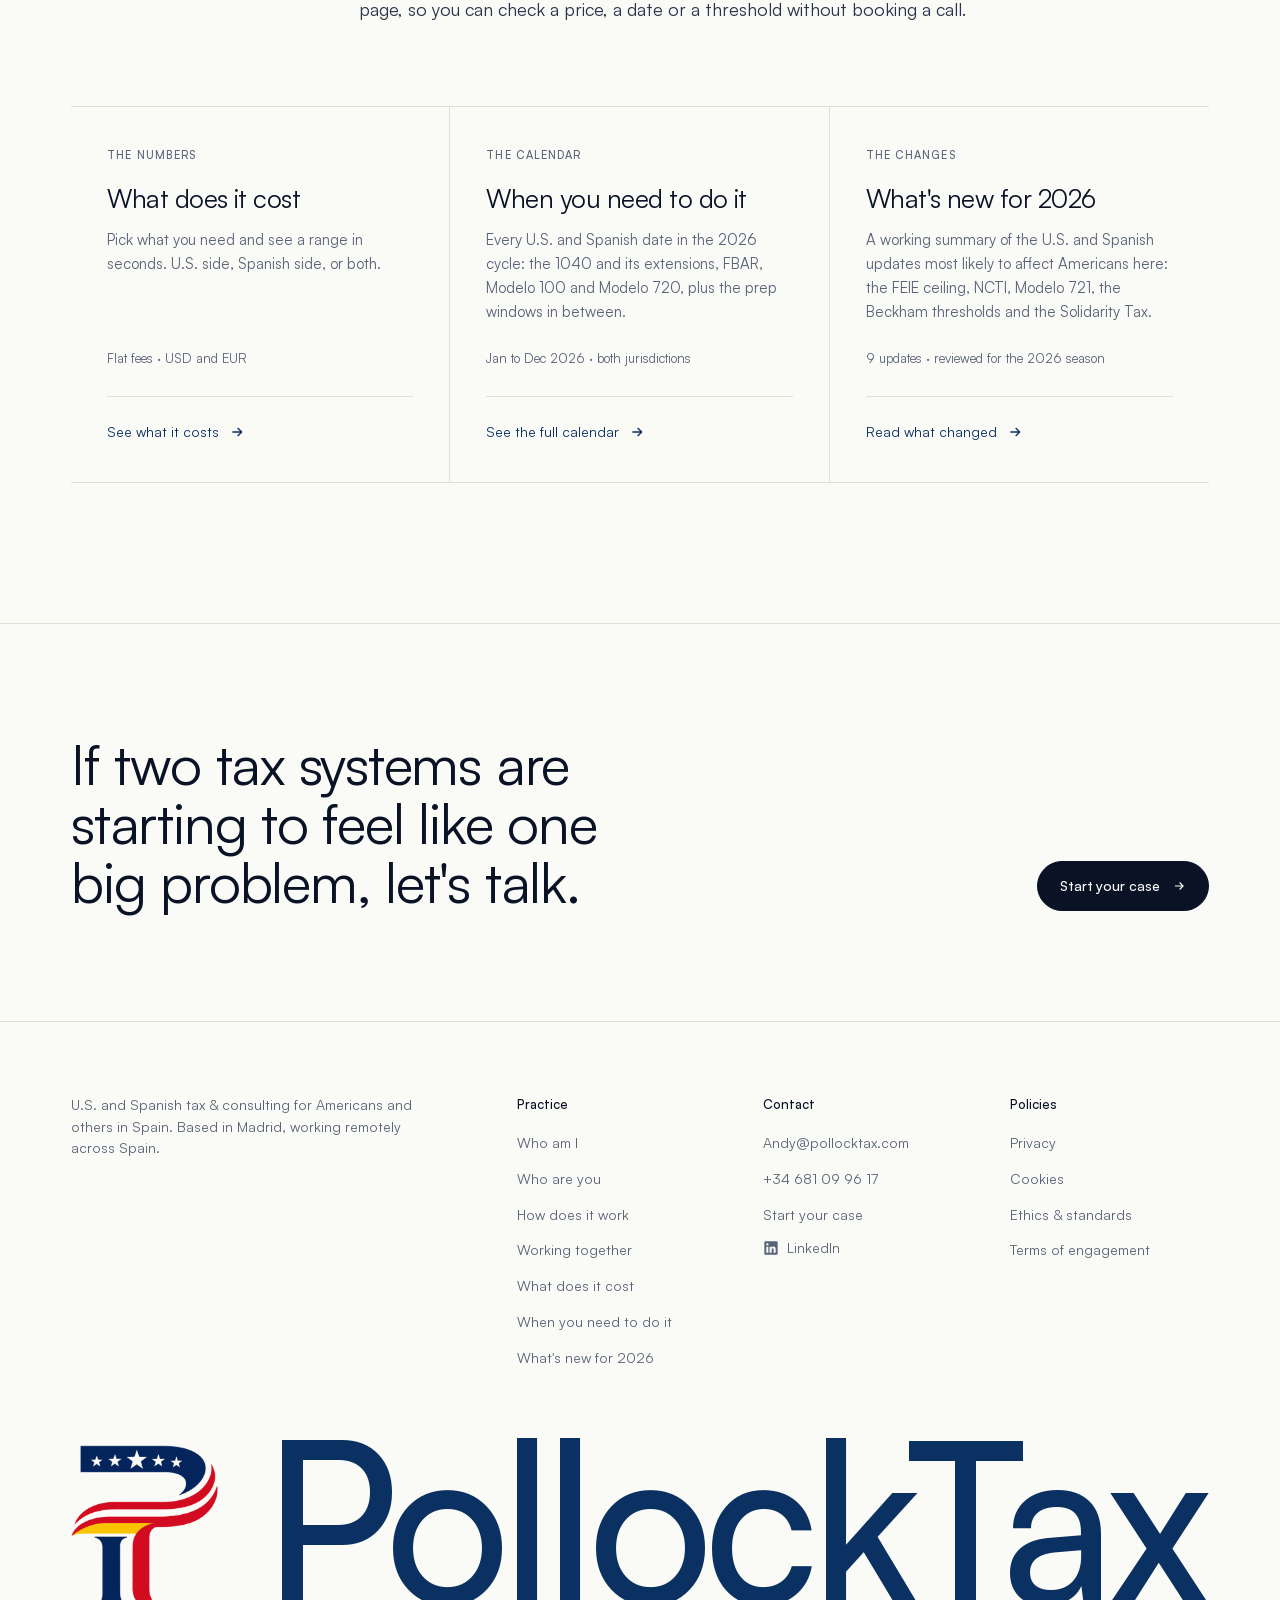
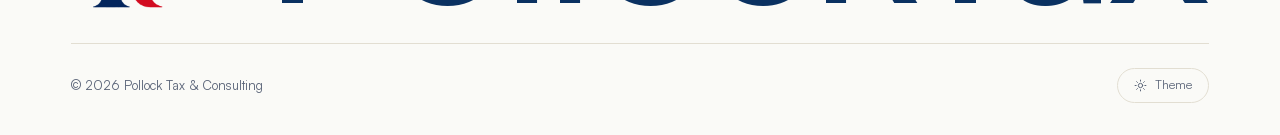
==== commit 8bc533dc: "Drop remaining AICPA references from the security, FAQ, privacy and terms text Co-Authored-By: Claud" ====
--- a/index.html
+++ b/index.html
@@ -192,7 +192,7 @@
       "name": "Is everything secure and confidential?",
       "acceptedAnswer": {
         "@type": "Answer",
-        "text": "Yes. Documents and messages move through an encrypted client portal rather than plain email. The practice works under U.S. Treasury Circular 230, AICPA confidentiality standards and the EU's GDPR."
+        "text": "Yes. Documents and messages move through an encrypted client portal rather than plain email. The practice works under U.S. Treasury Circular 230 and the EU's GDPR."
       }
     }
   ]
@@ -1315,7 +1315,7 @@
       <div class="commitment">
         <span class="commitment-num">03</span>
         <h3 data-bilingual><span data-lang="en">Your documents stay protected</span><span data-lang="es">Tus documentos, protegidos</span></h3>
-        <p data-bilingual><span data-lang="en">Everything moves through an encrypted client portal rather than email attachments. The practice works under U.S. Treasury Circular 230, AICPA confidentiality standards and the GDPR.</span><span data-lang="es">Todo se intercambia a través de un portal cifrado, no por correo. La práctica trabaja bajo la Circular 230 del Tesoro estadounidense, los estándares de confidencialidad del AICPA y el RGPD.</span></p>
+        <p data-bilingual><span data-lang="en">Everything moves through an encrypted client portal rather than email attachments. The practice works under U.S. Treasury Circular 230 and the GDPR.</span><span data-lang="es">Todo se intercambia a través de un portal cifrado, no por correo. La práctica trabaja bajo la Circular 230 del Tesoro estadounidense y el RGPD.</span></p>
       </div>
 
       <div class="commitment">
@@ -1684,8 +1684,8 @@
           <span class="plus" aria-hidden="true"></span>
         </button>
         <div class="faq-a" id="faq-a13" role="region" aria-labelledby="faq-q13"><div><div class="faq-a-inner" data-bilingual="block">
-          <span data-lang="en">Yes. Documents and messages move through an encrypted client portal, never plain email. The practice works under U.S. Treasury Circular 230, AICPA confidentiality standards and the EU's GDPR, and your information is handled accordingly.</span>
-          <span data-lang="es">Sí. Los documentos y mensajes se intercambian por un portal cifrado, nunca por correo normal. La práctica opera bajo la Circular 230 del Tesoro de EE.&nbsp;UU., los estándares de confidencialidad del AICPA y el RGPD de la UE, y tu información se trata en consecuencia.</span>
+          <span data-lang="en">Yes. Documents and messages move through an encrypted client portal, never plain email. The practice works under U.S. Treasury Circular 230 and the EU's GDPR, and your information is handled accordingly.</span>
+          <span data-lang="es">Sí. Los documentos y mensajes se intercambian por un portal cifrado, nunca por correo normal. La práctica opera bajo la Circular 230 del Tesoro de EE.&nbsp;UU. y el RGPD de la UE, y tu información se trata en consecuencia.</span>
         </div></div></div>
       </div>
     </div>
@@ -1923,8 +1923,8 @@
 
         <h3 data-bilingual><span data-lang="en">Retention</span><span data-lang="es">Conservación</span></h3>
         <p data-bilingual="block">
-          <span data-lang="en">Intake-form data is retained for 12 months unless an engagement begins; engaged-client data is governed by the engagement letter and applicable record-keeping rules (Circular 230, AICPA, EU professional standards).</span>
-          <span data-lang="es">Los datos del formulario se conservan 12 meses salvo que se inicie una colaboración; los datos de clientes contratados se rigen por la carta de encargo y las normas aplicables (Circular 230, AICPA, normas profesionales europeas).</span>
+          <span data-lang="en">Intake-form data is retained for 12 months unless an engagement begins; engaged-client data is governed by the engagement letter and applicable record-keeping rules (Circular 230, EU professional standards).</span>
+          <span data-lang="es">Los datos del formulario se conservan 12 meses salvo que se inicie una colaboración; los datos de clientes contratados se rigen por la carta de encargo y las normas aplicables (Circular 230, normas profesionales europeas).</span>
         </p>
 
         <h3 data-bilingual><span data-lang="en">Your rights</span><span data-lang="es">Tus derechos</span></h3>
@@ -1963,8 +1963,8 @@
 
         <h3 data-bilingual><span data-lang="en">Professional standards</span><span data-lang="es">Estándares profesionales</span></h3>
         <p data-bilingual="block">
-          <span data-lang="en">The Practice operates under U.S. Treasury Circular 230, AICPA Code of Professional Conduct, and applicable EU/Spanish professional regulations. Confidentiality and conflict-of-interest checks apply to every engagement.</span>
-          <span data-lang="es">La Práctica opera bajo la Circular 230 del Tesoro de EE.&nbsp;UU., el Código de Conducta del AICPA y las normas profesionales aplicables en la UE y España. Se aplican controles de confidencialidad y de conflictos de interés en cada caso.</span>
+          <span data-lang="en">The Practice operates under U.S. Treasury Circular 230 and applicable EU/Spanish professional regulations. Confidentiality and conflict-of-interest checks apply to every engagement.</span>
+          <span data-lang="es">La Práctica opera bajo la Circular 230 del Tesoro de EE.&nbsp;UU. y las normas profesionales aplicables en la UE y España. Se aplican controles de confidencialidad y de conflictos de interés en cada caso.</span>
         </p>
 
         <h3 data-bilingual><span data-lang="en">Independence</span><span data-lang="es">Independencia</span></h3>
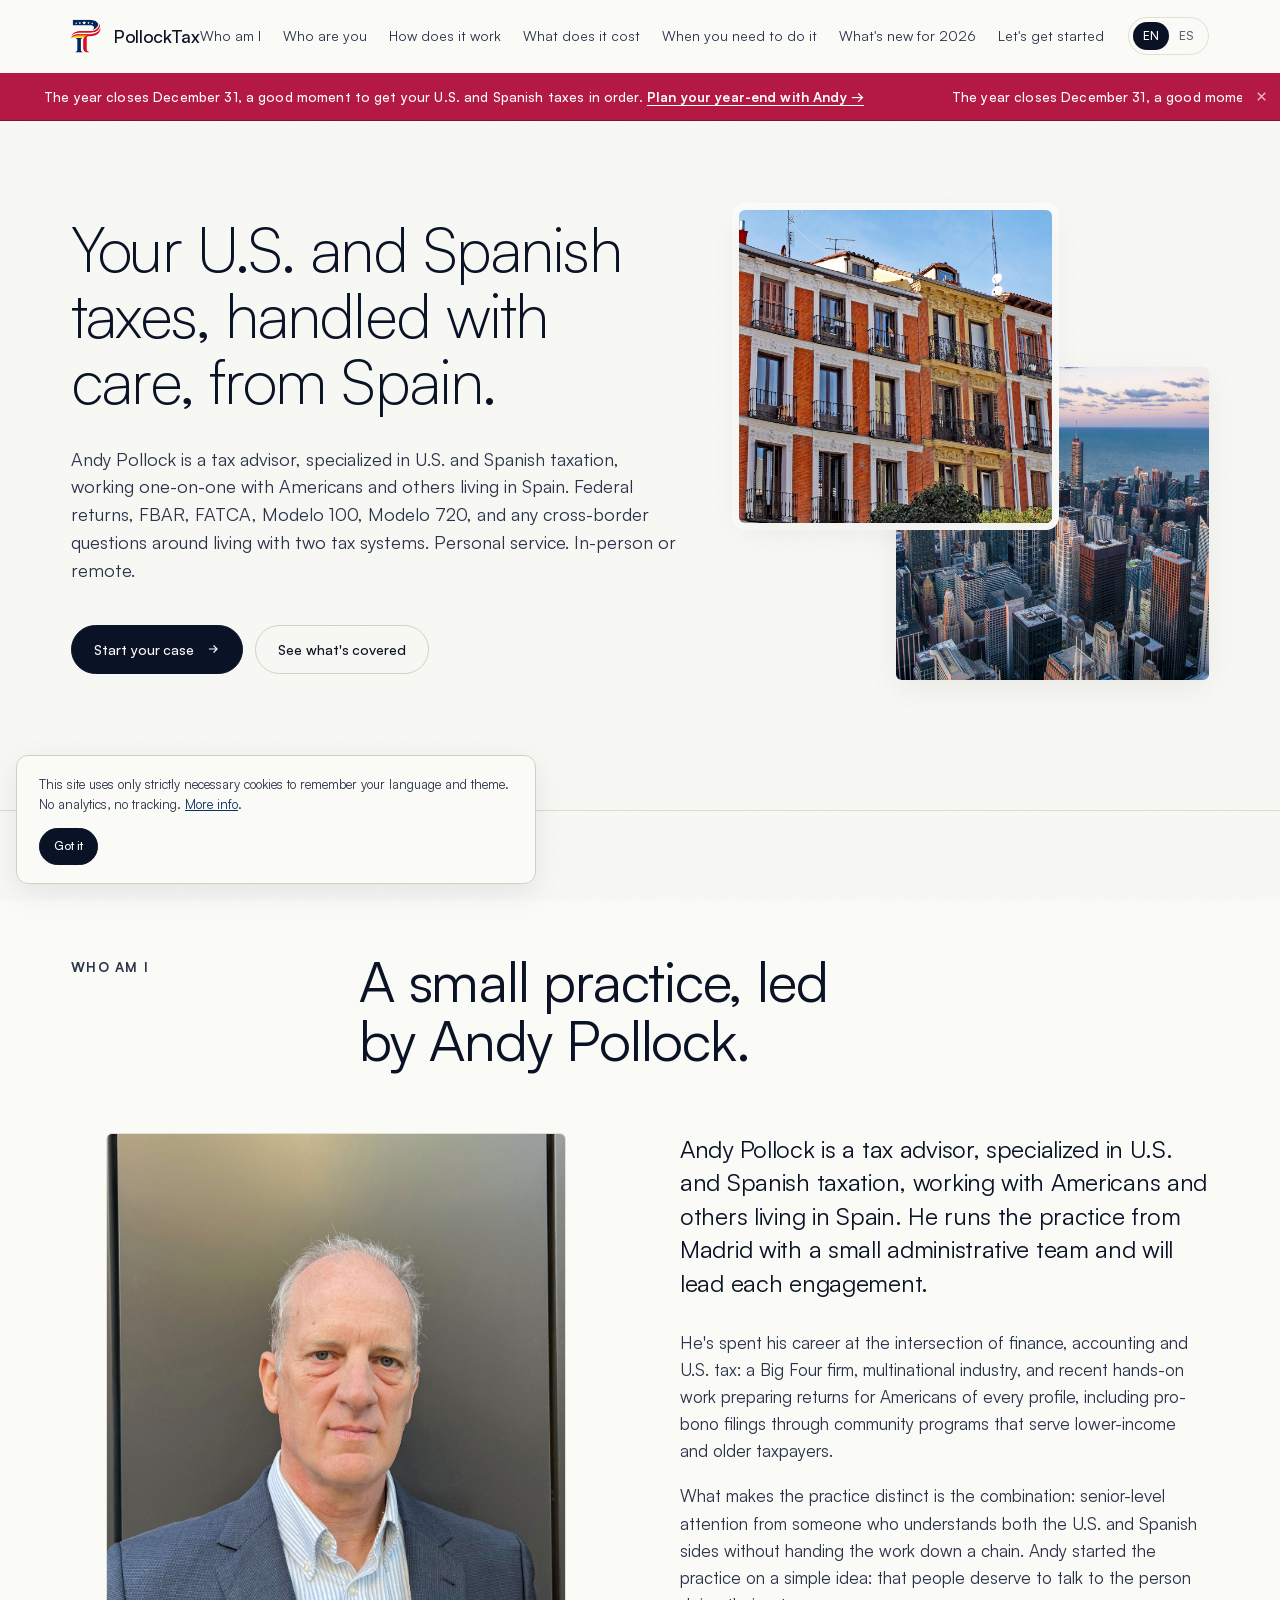
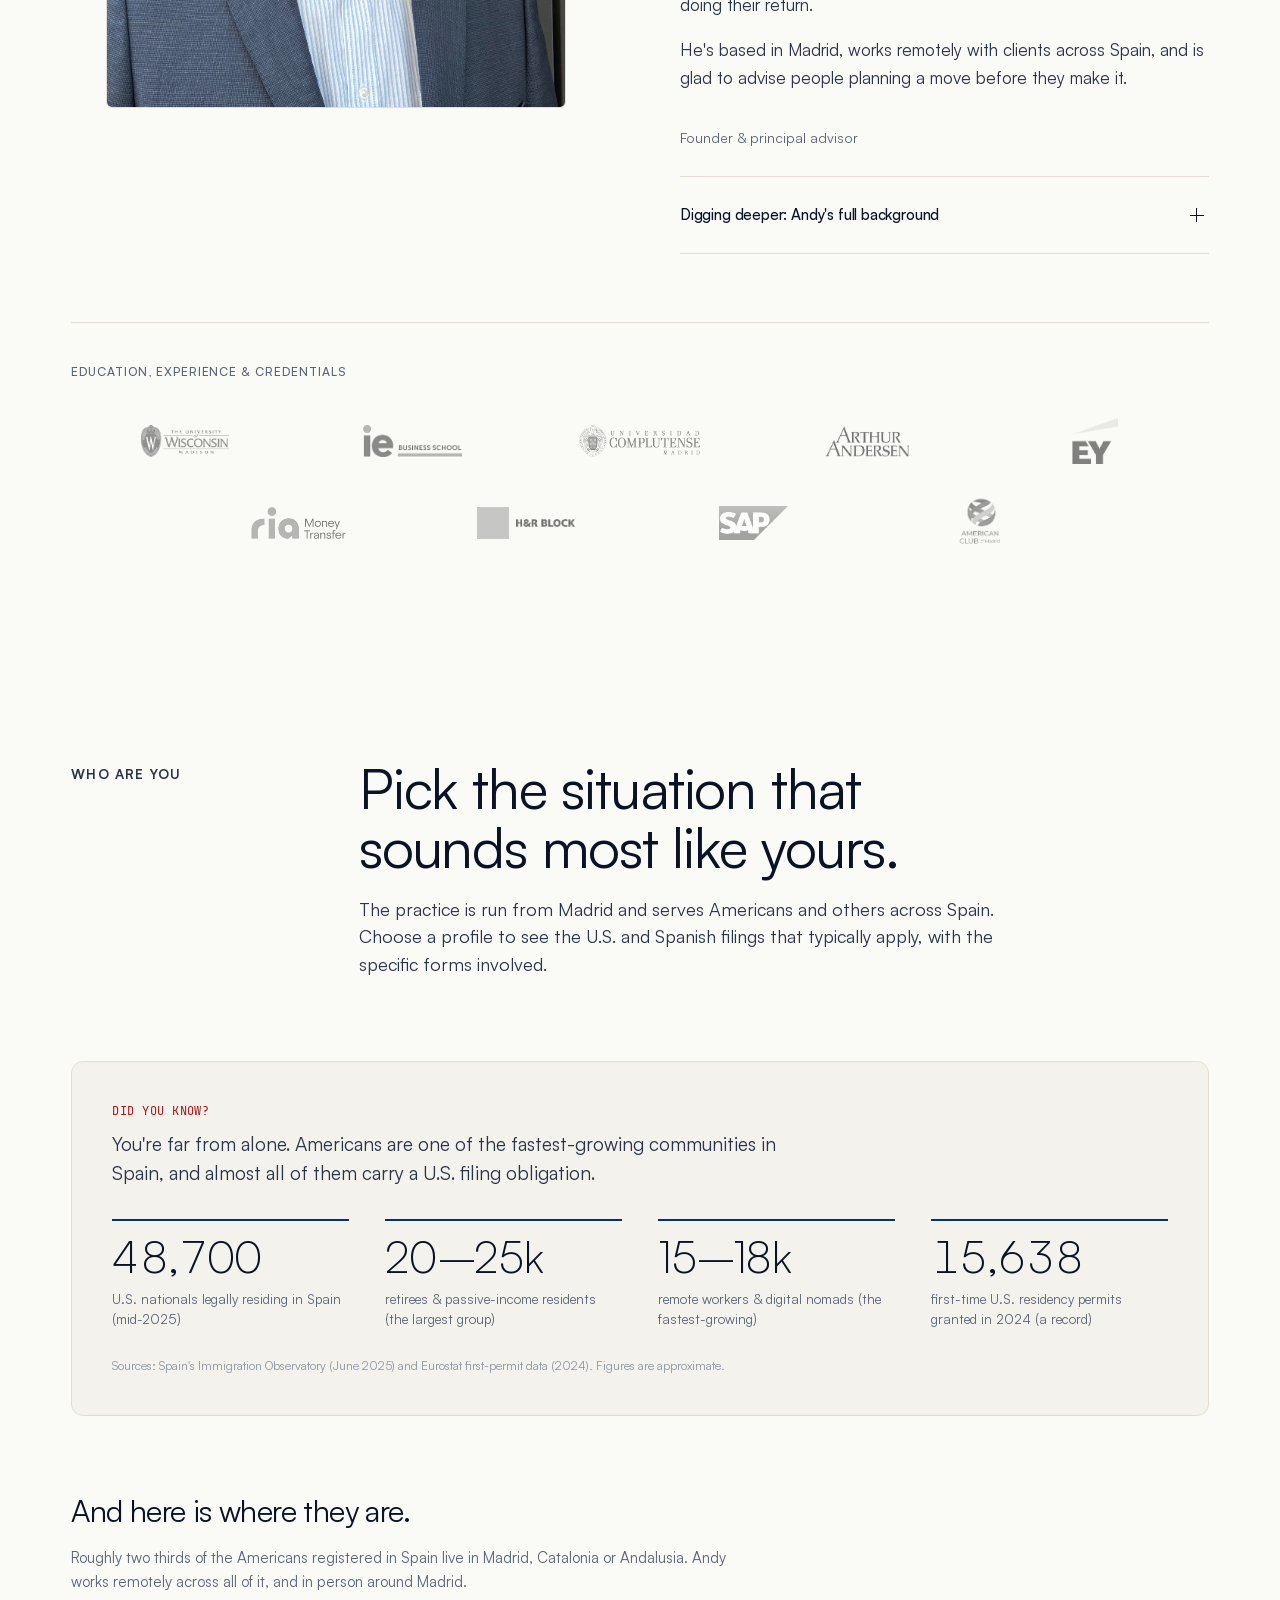
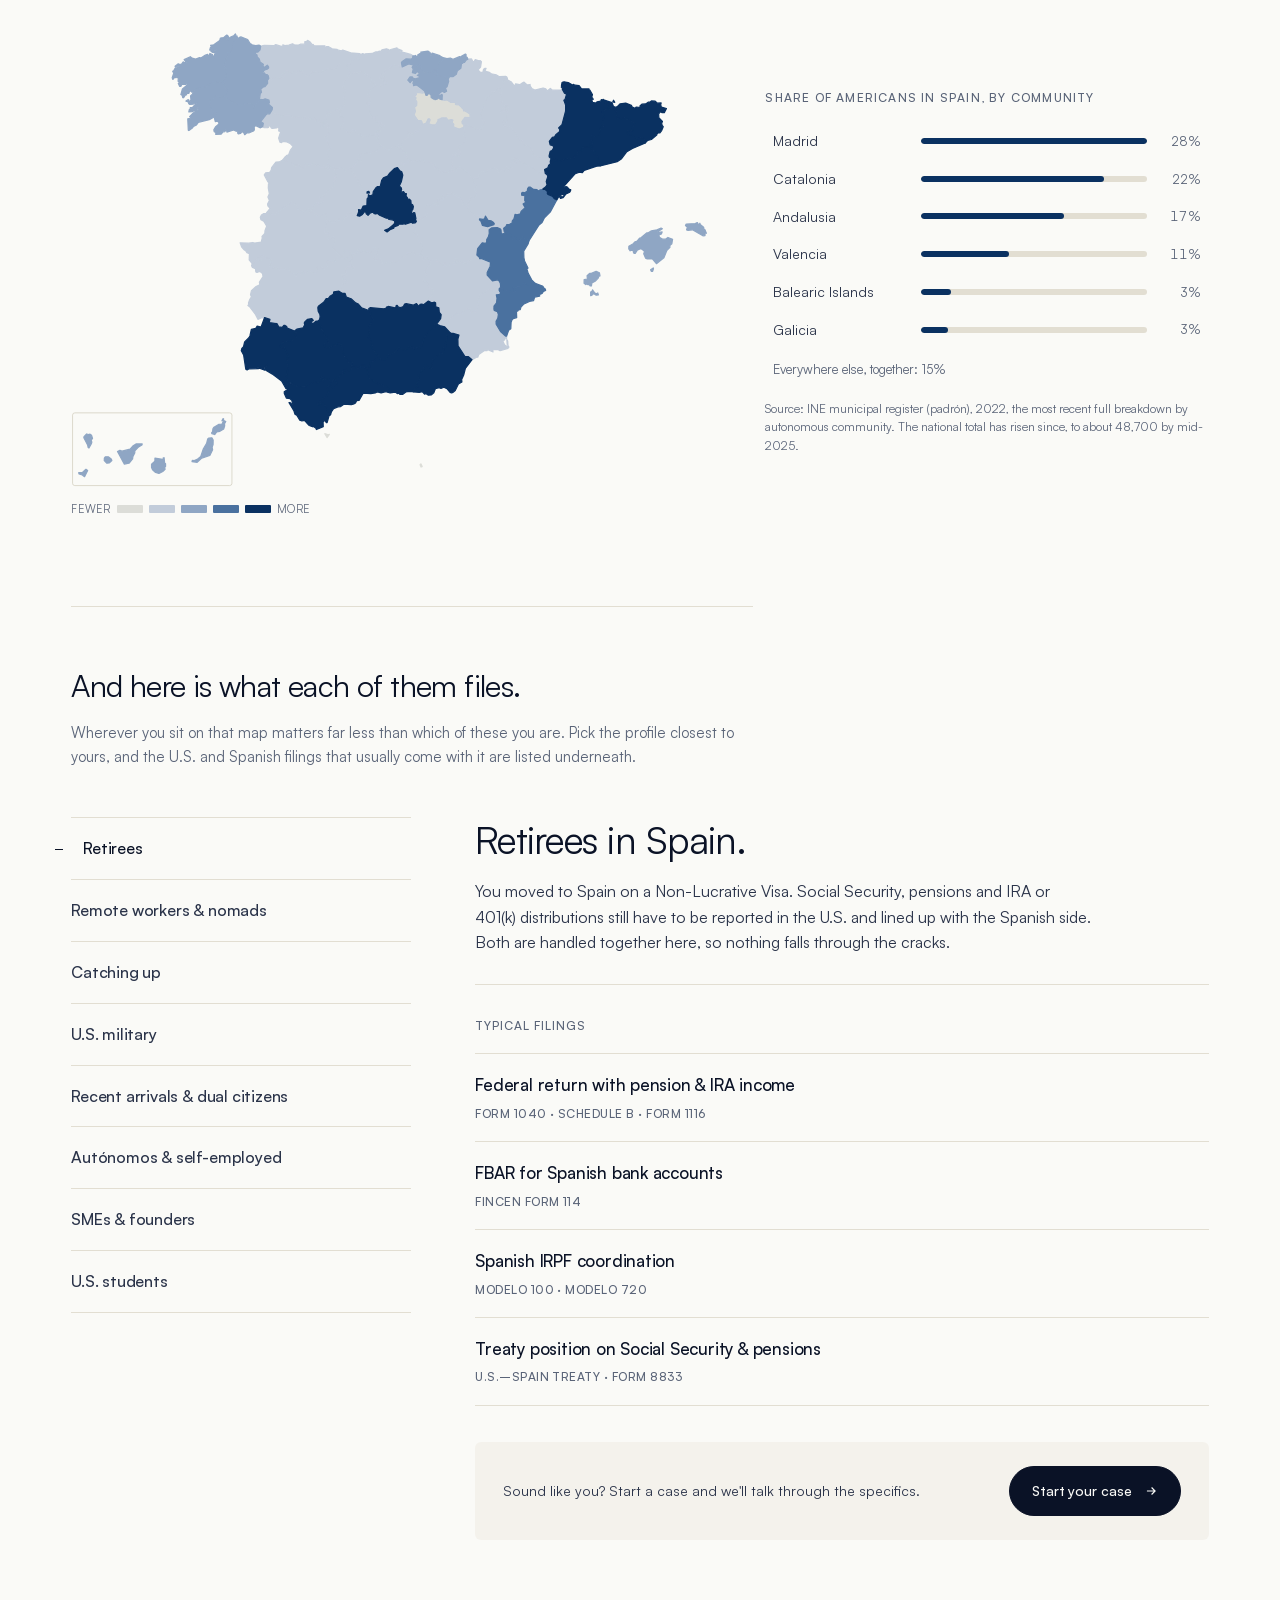
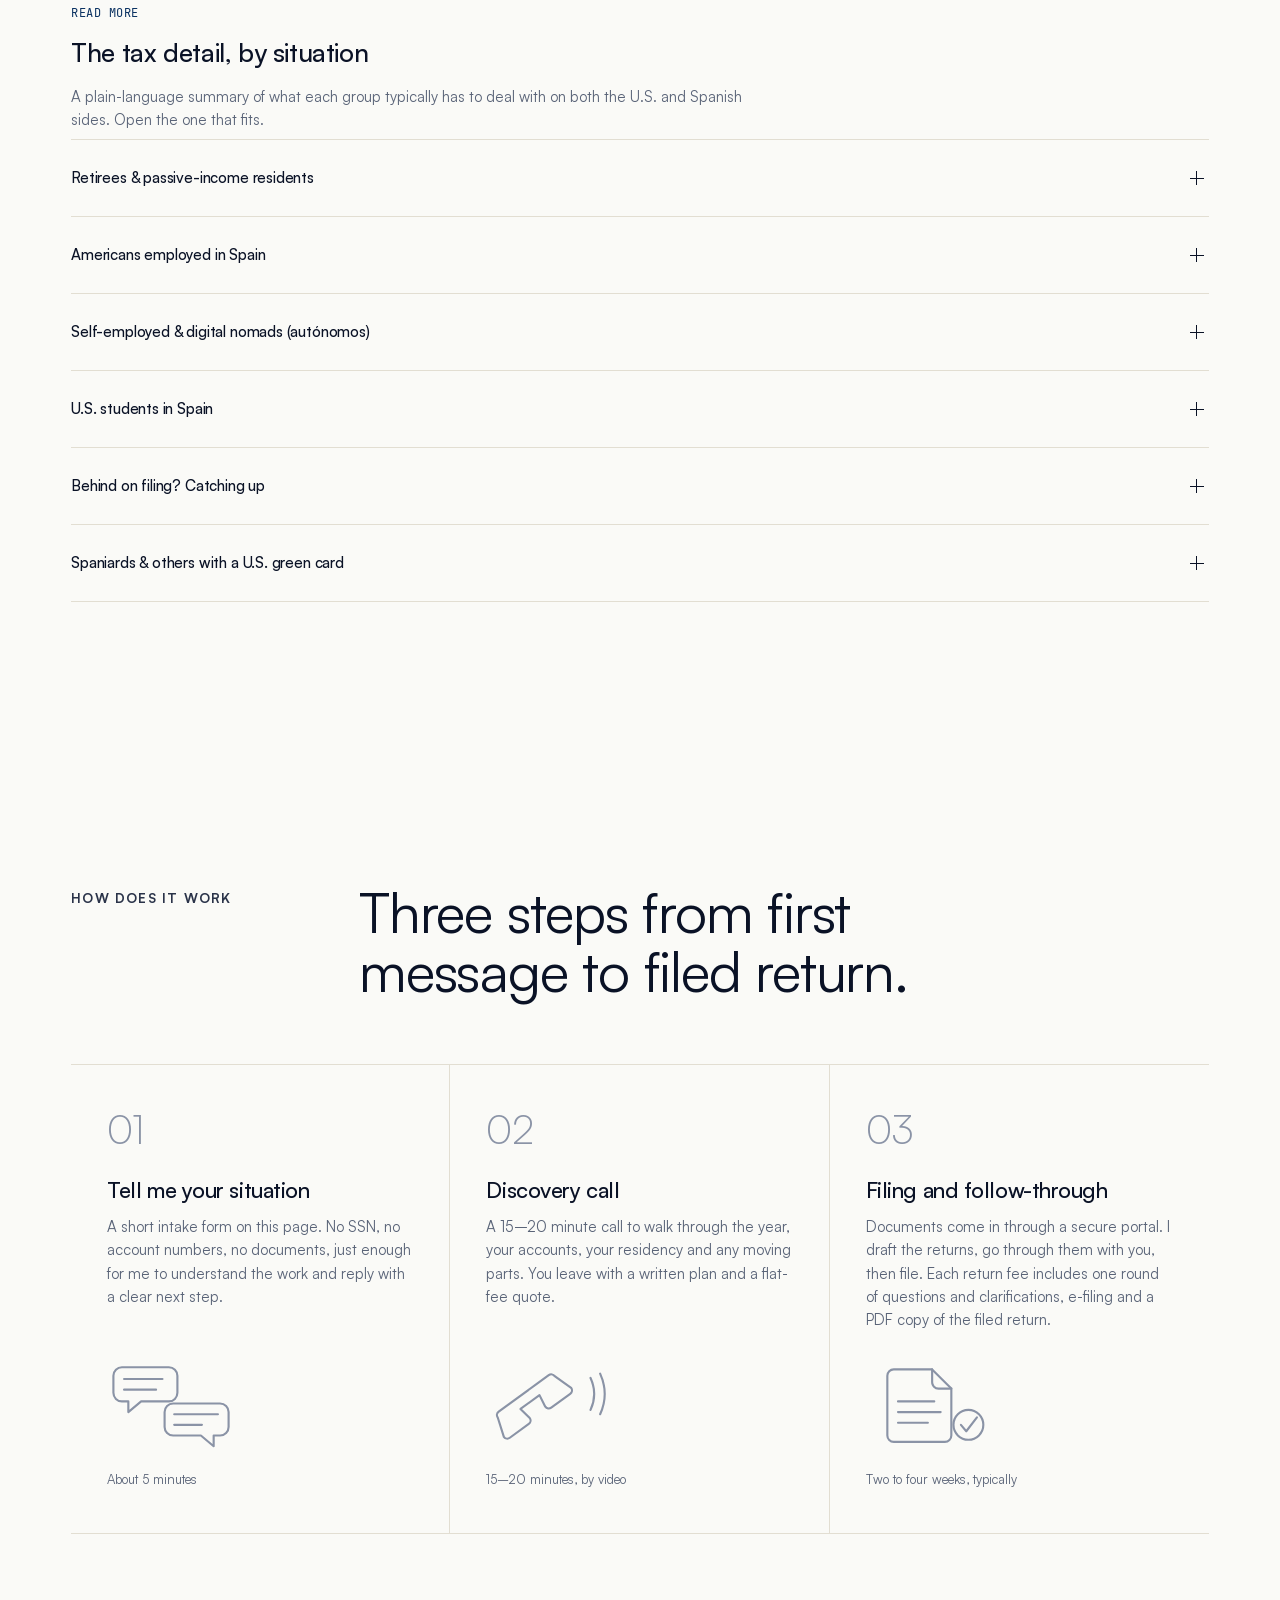
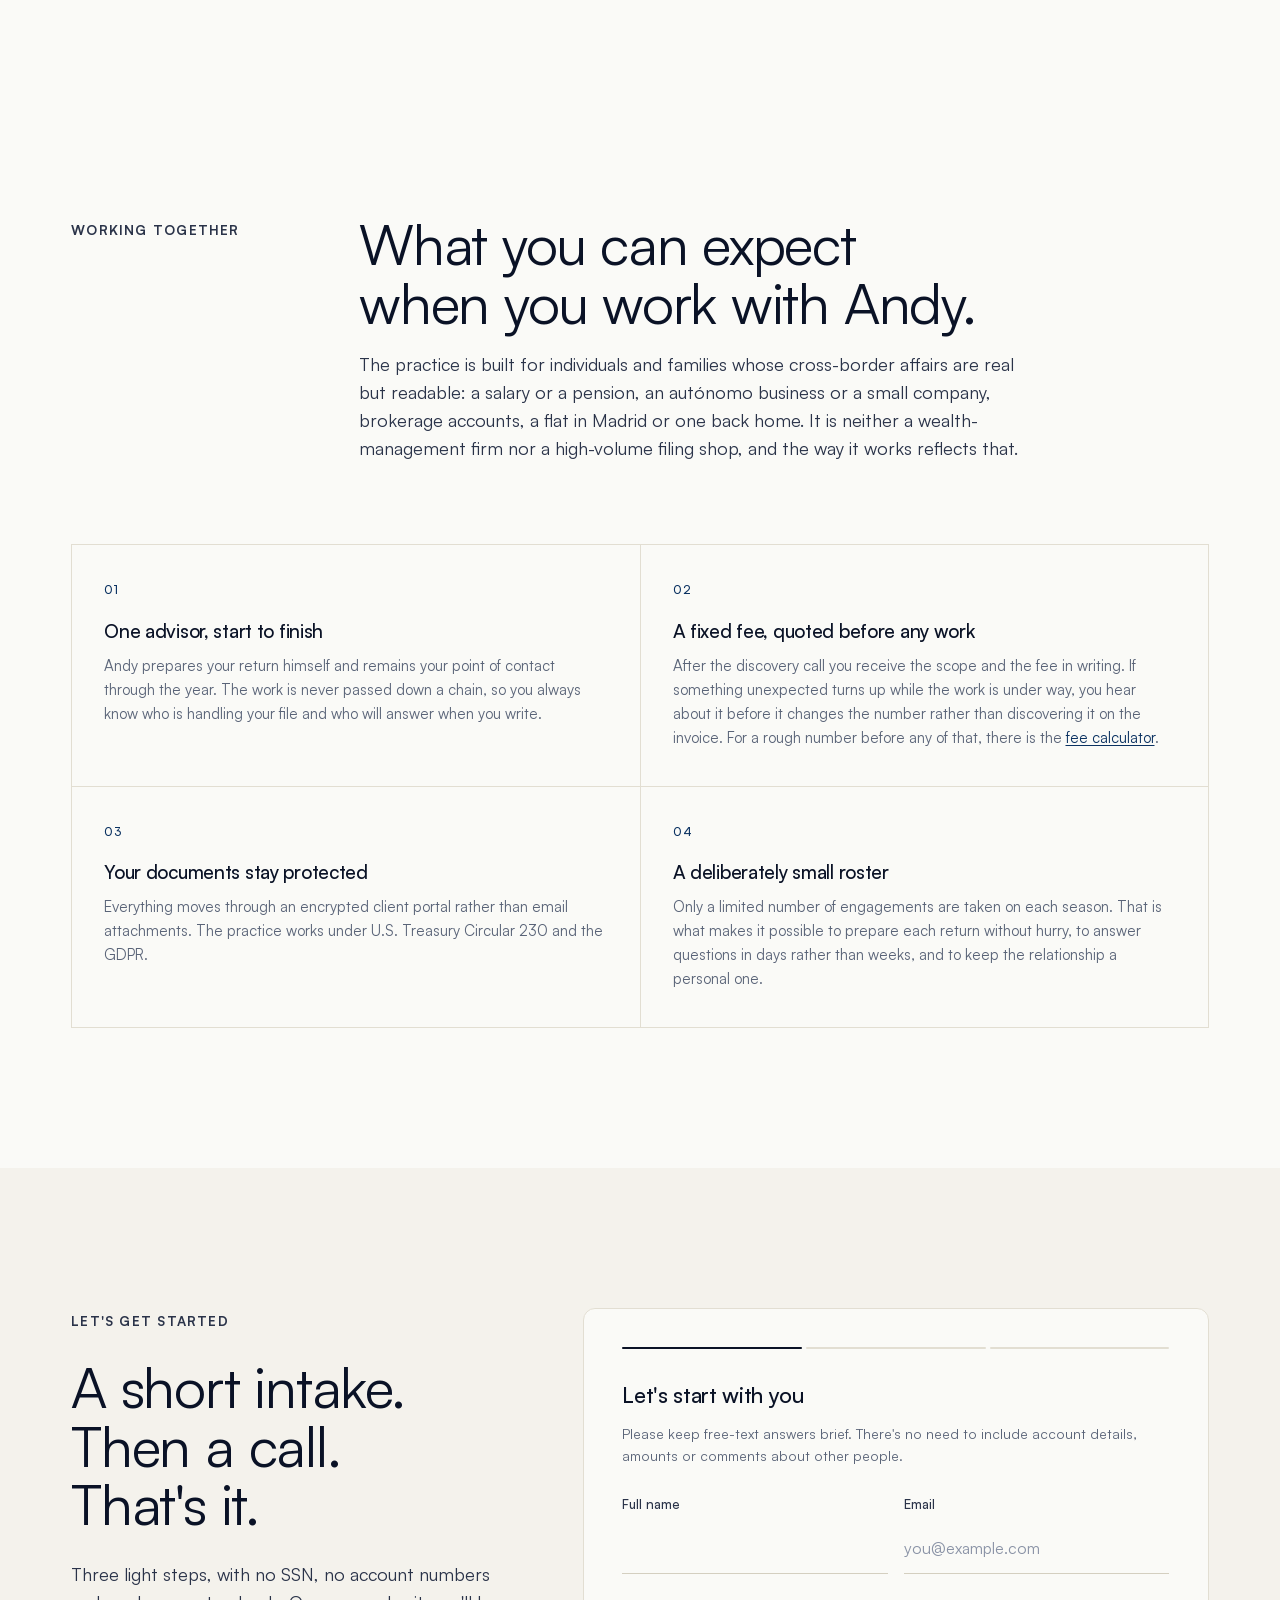
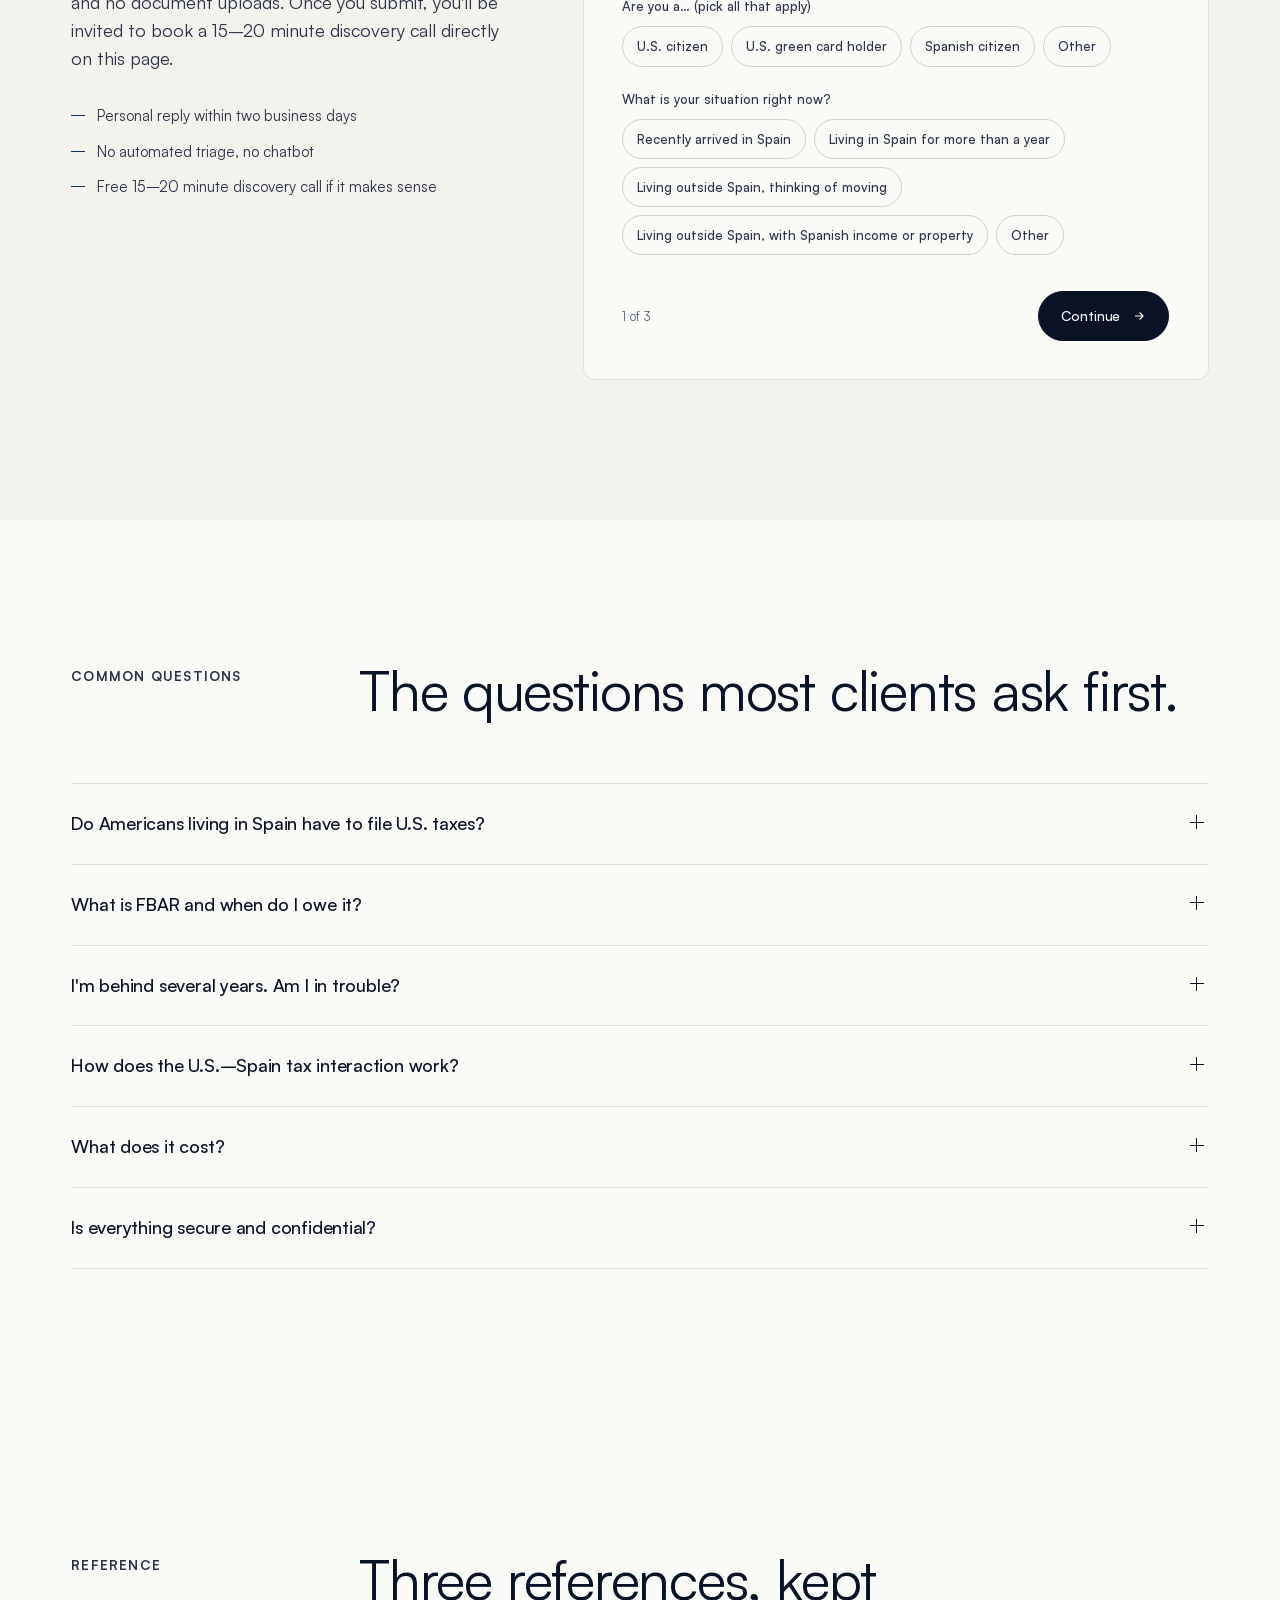
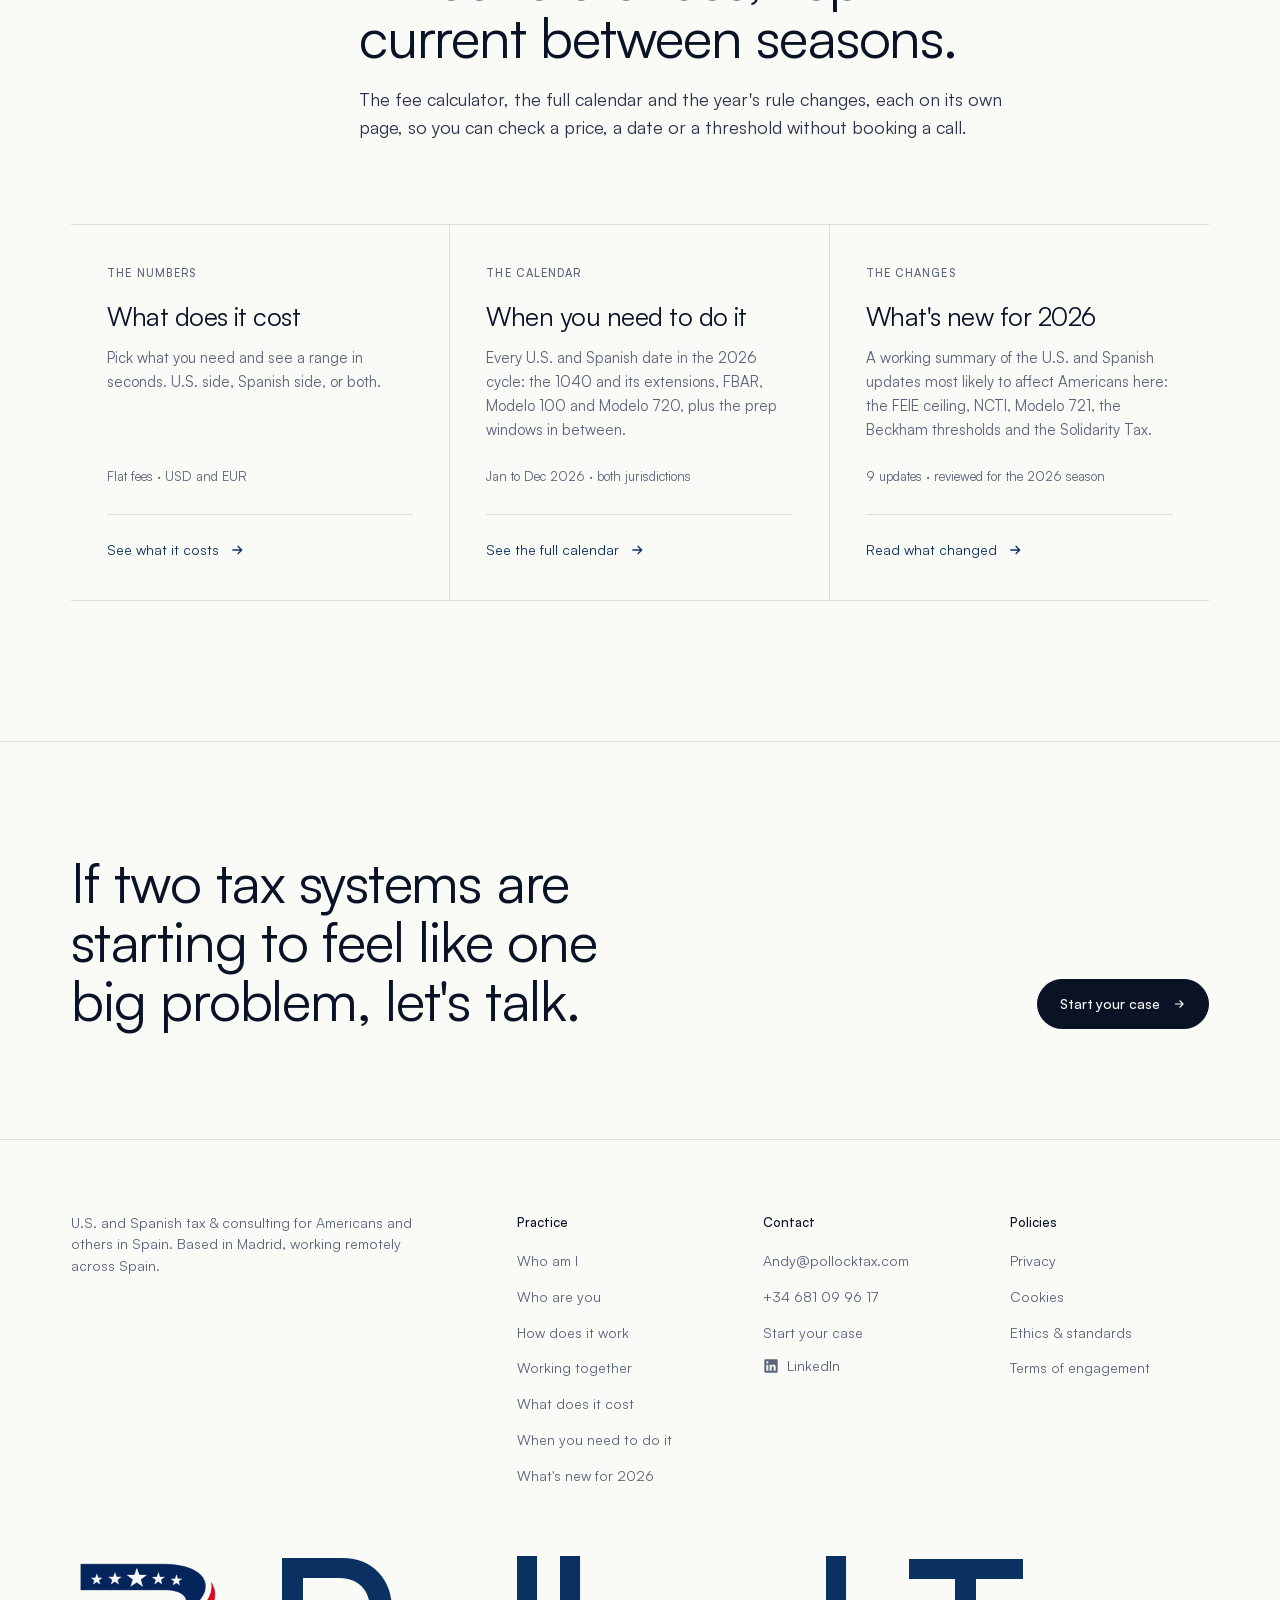
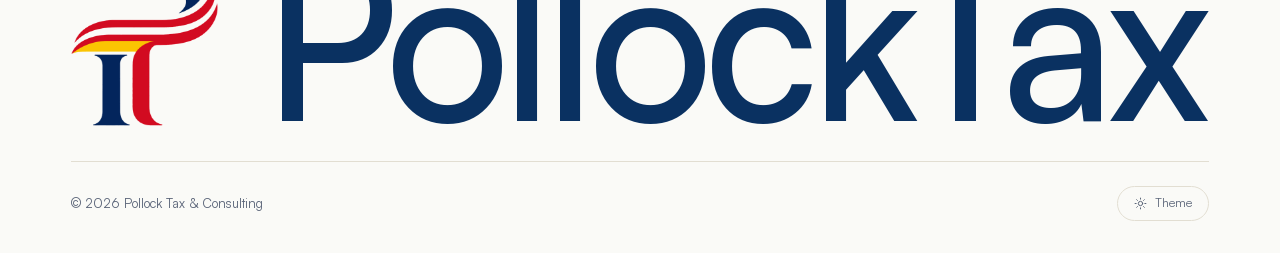
==== commit d3bc5f01: "Replace the intake questions and the privacy statement's data section The intake now asks the discov" ====
--- a/index.html
+++ b/index.html
@@ -282,7 +282,7 @@
 </header>
 
 <div class="notice" id="deadline-notice" role="region" aria-label="Year-end planning notice"
-     data-notice-id="yearend-2026" data-notice-expires="2026-12-31" data-notice-services="planning">
+     data-notice-id="yearend-2026" data-notice-expires="2026-12-31" data-notice-services="advisory">
   <a class="notice-cta" href="#start" data-notice-start>
     <span class="notice-track">
       <span class="notice-item" data-bilingual><span data-lang="en">The year closes December 31, a good moment to get your U.S. and Spanish taxes in order. <span class="notice-link">Plan your year-end with Andy →</span></span><span data-lang="es">El año cierra el 31 de diciembre, buen momento para poner en orden tus impuestos en EE.&nbsp;UU. y en España. <span class="notice-link">Planifica el cierre del año con Andy →</span></span></span>
@@ -1355,13 +1355,13 @@
         </div>
 
         <div class="form-step is-active" data-step="1">
-          <h3 data-bilingual><span data-lang="en">Let's start with the basics</span><span data-lang="es">Empecemos por lo básico</span></h3>
-          <p class="step-sub" data-bilingual><span data-lang="en">Just your first name and email for now.</span><span data-lang="es">Por ahora basta con tu nombre y tu correo.</span></p>
+          <h3 data-bilingual><span data-lang="en">Let's start with you</span><span data-lang="es">Empecemos por ti</span></h3>
+          <p class="step-sub" data-bilingual><span data-lang="en">Please keep free-text answers brief. There's no need to include account details, amounts or comments about other people.</span><span data-lang="es">Responde brevemente en los campos de texto libre. No hace falta incluir datos de cuentas, importes ni comentarios sobre otras personas.</span></p>
 
           <div class="field-row">
             <div class="field">
-              <label for="f-firstName" data-bilingual><span data-lang="en">First name</span><span data-lang="es">Nombre</span></label>
-              <input id="f-firstName" class="input" type="text" name="firstName" autocomplete="given-name" placeholder="" />
+              <label for="f-name" data-bilingual><span data-lang="en">Full name</span><span data-lang="es">Nombre y apellidos</span></label>
+              <input id="f-name" class="input" type="text" name="name" autocomplete="name" placeholder="" />
             </div>
             <div class="field">
               <label for="f-email" data-bilingual><span data-lang="en">Email</span><span data-lang="es">Correo</span></label>
@@ -1370,165 +1370,152 @@
           </div>
 
           <div class="field">
-            <span class="field-label" id="grp-label-1" data-bilingual><span data-lang="en">Where are you based?</span><span data-lang="es">¿Dónde resides?</span></span>
-            <div class="chips" data-chips data-name="based" data-mode="single" role="group" aria-labelledby="grp-label-1">
-              <button type="button" class="chip" aria-pressed="false" data-value="spain" data-bilingual><span data-lang="en">In Spain</span><span data-lang="es">En España</span></button>
-              <button type="button" class="chip" aria-pressed="false" data-value="moving" data-bilingual><span data-lang="en">Planning a move</span><span data-lang="es">Pensando mudarme</span></button>
-              <button type="button" class="chip" aria-pressed="false" data-value="us" data-bilingual><span data-lang="en">Still in the U.S.</span><span data-lang="es">Aún en EE.&nbsp;UU.</span></button>
-              <button type="button" class="chip" aria-pressed="false" data-value="other" data-bilingual><span data-lang="en">Elsewhere</span><span data-lang="es">Otro país</span></button>
-            </div>
+            <span class="field-label" id="grp-label-1" data-bilingual><span data-lang="en">Are you a… (pick all that apply)</span><span data-lang="es">¿Eres… (marca todo lo que aplique)</span></span>
+            <div class="chips" data-chips data-name="citizenship" data-mode="multi" role="group" aria-labelledby="grp-label-1">
+              <button type="button" class="chip" aria-pressed="false" data-value="us-citizen" data-bilingual><span data-lang="en">U.S. citizen</span><span data-lang="es">Ciudadano de EE.&nbsp;UU.</span></button>
+              <button type="button" class="chip" aria-pressed="false" data-value="green-card" data-bilingual><span data-lang="en">U.S. green card holder</span><span data-lang="es">Titular de green card de EE.&nbsp;UU.</span></button>
+              <button type="button" class="chip" aria-pressed="false" data-value="es-citizen" data-bilingual><span data-lang="en">Spanish citizen</span><span data-lang="es">Ciudadano español</span></button>
+              <button type="button" class="chip" aria-pressed="false" data-value="other" data-bilingual><span data-lang="en">Other</span><span data-lang="es">Otro</span></button>
+            </div>
+          </div>
+          <div class="field" data-show-when="citizenship:other" hidden>
+            <label for="f-citizenship-other" data-bilingual><span data-lang="en">Please explain</span><span data-lang="es">Explícalo, por favor</span></label>
+            <input id="f-citizenship-other" class="input" type="text" name="citizenshipOther" placeholder="" />
           </div>
 
           <div class="field">
-            <span class="field-label" id="grp-label-2" data-bilingual><span data-lang="en">U.S. tax status</span><span data-lang="es">Estatus fiscal en EE.&nbsp;UU.</span></span>
-            <div class="chips" data-chips data-name="usStatus" data-mode="single" role="group" aria-labelledby="grp-label-2">
-              <button type="button" class="chip" aria-pressed="false" data-value="citizen" data-bilingual><span data-lang="en">U.S. citizen</span><span data-lang="es">Ciudadano EE.&nbsp;UU.</span></button>
-              <button type="button" class="chip" aria-pressed="false" data-value="green" data-bilingual><span data-lang="en">Green card holder</span><span data-lang="es">Residente permanente</span></button>
-              <button type="button" class="chip" aria-pressed="false" data-value="dual" data-bilingual><span data-lang="en">Dual citizen</span><span data-lang="es">Doble nacionalidad</span></button>
-              <button type="button" class="chip" aria-pressed="false" data-value="unsure" data-bilingual><span data-lang="en">Not sure</span><span data-lang="es">No estoy seguro</span></button>
-            </div>
+            <span class="field-label" id="grp-label-2" data-bilingual><span data-lang="en">What is your situation right now?</span><span data-lang="es">¿Cuál es tu situación ahora mismo?</span></span>
+            <div class="chips" data-chips data-name="situation" data-mode="single" role="group" aria-labelledby="grp-label-2">
+              <button type="button" class="chip" aria-pressed="false" data-value="arrived" data-bilingual><span data-lang="en">Recently arrived in Spain</span><span data-lang="es">Acabo de llegar a España</span></button>
+              <button type="button" class="chip" aria-pressed="false" data-value="established" data-bilingual><span data-lang="en">Living in Spain for more than a year</span><span data-lang="es">Vivo en España desde hace más de un año</span></button>
+              <button type="button" class="chip" aria-pressed="false" data-value="considering" data-bilingual><span data-lang="en">Living outside Spain, thinking of moving</span><span data-lang="es">Vivo fuera de España y pienso mudarme</span></button>
+              <button type="button" class="chip" aria-pressed="false" data-value="abroad-es-ties" data-bilingual><span data-lang="en">Living outside Spain, with Spanish income or property</span><span data-lang="es">Vivo fuera de España, con ingresos o bienes en España</span></button>
+              <button type="button" class="chip" aria-pressed="false" data-value="other" data-bilingual><span data-lang="en">Other</span><span data-lang="es">Otra</span></button>
+            </div>
+          </div>
+          <div class="field" data-show-when="situation:considering" hidden>
+            <p class="field-note" data-bilingual><span data-lang="en">Good timing. We can go over the tax consequences of the move on the call.</span><span data-lang="es">Buen momento. En la llamada podemos repasar las consecuencias fiscales de la mudanza.</span></p>
+          </div>
+          <div class="field" data-show-when="situation:other" hidden>
+            <label for="f-situation-other" data-bilingual><span data-lang="en">Please explain</span><span data-lang="es">Explícalo, por favor</span></label>
+            <input id="f-situation-other" class="input" type="text" name="situationOther" placeholder="" />
           </div>
         </div>
 
         <div class="form-step" data-step="2">
-          <h3 data-bilingual><span data-lang="en">What do you need help with?</span><span data-lang="es">¿En qué necesitas ayuda?</span></h3>
-          <p class="step-sub" data-bilingual><span data-lang="en">Pick all that apply.</span><span data-lang="es">Marca todo lo que aplique.</span></p>
+          <h3 data-bilingual><span data-lang="en">What are you looking for?</span><span data-lang="es">¿Qué estás buscando?</span></h3>
+          <p class="step-sub" data-bilingual><span data-lang="en">A rough idea is enough. We'll go into detail on the call.</span><span data-lang="es">Basta con una idea aproximada. Entraremos en detalle en la llamada.</span></p>
 
           <div class="field">
-            <span class="field-label" id="grp-label-3" data-bilingual><span data-lang="en">Services of interest</span><span data-lang="es">Servicios de interés</span></span>
+            <span class="field-label" id="grp-label-3" data-bilingual><span data-lang="en">Help you need (pick all that apply)</span><span data-lang="es">Ayuda que necesitas (marca todo lo que aplique)</span></span>
             <div class="chips" data-chips data-name="services" data-mode="multi" role="group" aria-labelledby="grp-label-3">
-              <button type="button" class="chip" aria-pressed="false" data-value="federal" data-bilingual><span data-lang="en">Federal return</span><span data-lang="es">Declaración federal</span></button>
+              <button type="button" class="chip" aria-pressed="false" data-value="us-prep" data-bilingual><span data-lang="en">U.S. tax filing preparation</span><span data-lang="es">Preparación de declaraciones de EE.&nbsp;UU.</span></button>
+              <button type="button" class="chip" aria-pressed="false" data-value="es-prep" data-bilingual><span data-lang="en">Spanish tax filing preparation</span><span data-lang="es">Preparación de declaraciones españolas</span></button>
+              <button type="button" class="chip" aria-pressed="false" data-value="advisory" data-bilingual><span data-lang="en">Cross-border tax advisory</span><span data-lang="es">Asesoría fiscal transfronteriza</span></button>
+              <button type="button" class="chip" aria-pressed="false" data-value="specific" data-bilingual><span data-lang="en">Clarification on one specific tax issue</span><span data-lang="es">Aclarar una cuestión fiscal concreta</span></button>
+              <button type="button" class="chip" aria-pressed="false" data-value="other" data-bilingual><span data-lang="en">Other</span><span data-lang="es">Otra cosa</span></button>
+            </div>
+          </div>
+          <div class="field" data-show-when="services:specific" hidden>
+            <label for="f-services-specific" data-bilingual><span data-lang="en">In a sentence, what is the issue?</span><span data-lang="es">En una frase, ¿cuál es la cuestión?</span></label>
+            <input id="f-services-specific" class="input" type="text" name="servicesSpecific" placeholder="" />
+          </div>
+          <div class="field" data-show-when="services:other" hidden>
+            <label for="f-services-other" data-bilingual><span data-lang="en">Please explain</span><span data-lang="es">Explícalo, por favor</span></label>
+            <input id="f-services-other" class="input" type="text" name="servicesOther" placeholder="" />
+          </div>
+
+          <div class="field">
+            <span class="field-label" id="grp-label-4" data-bilingual><span data-lang="en">What brings you here today?</span><span data-lang="es">¿Qué te trae hoy por aquí?</span></span>
+            <div class="chips" data-chips data-name="reason" data-mode="single" role="group" aria-labelledby="grp-label-4">
+              <button type="button" class="chip" aria-pressed="false" data-value="hire" data-bilingual><span data-lang="en">I need to hire a tax specialist</span><span data-lang="es">Necesito contratar a un especialista fiscal</span></button>
+              <button type="button" class="chip" aria-pressed="false" data-value="shopping" data-bilingual><span data-lang="en">Shopping around to consider my options</span><span data-lang="es">Estoy comparando opciones</span></button>
+              <button type="button" class="chip" aria-pressed="false" data-value="second-opinion" data-bilingual><span data-lang="en">I want a second opinion on my tax work</span><span data-lang="es">Quiero una segunda opinión sobre mis declaraciones</span></button>
+              <button type="button" class="chip" aria-pressed="false" data-value="other" data-bilingual><span data-lang="en">Other</span><span data-lang="es">Otro motivo</span></button>
+            </div>
+          </div>
+          <div class="field" data-show-when="reason:other" hidden>
+            <label for="f-reason-other" data-bilingual><span data-lang="en">Please explain</span><span data-lang="es">Explícalo, por favor</span></label>
+            <input id="f-reason-other" class="input" type="text" name="reasonOther" placeholder="" />
+          </div>
+
+          <div class="field">
+            <span class="field-label" id="grp-label-5" data-bilingual><span data-lang="en">How soon do you need help?</span><span data-lang="es">¿Para cuándo necesitas ayuda?</span></span>
+            <div class="chips" data-chips data-name="timing" data-mode="single" role="group" aria-labelledby="grp-label-5">
+              <button type="button" class="chip" aria-pressed="false" data-value="urgent" data-bilingual><span data-lang="en">Urgent (within the month)</span><span data-lang="es">Urgente (este mes)</span></button>
+              <button type="button" class="chip" aria-pressed="false" data-value="short-term" data-bilingual><span data-lang="en">Soon, not urgent (2–4 months)</span><span data-lang="es">Pronto, sin urgencia (2–4 meses)</span></button>
+              <button type="button" class="chip" aria-pressed="false" data-value="next-season" data-bilingual><span data-lang="en">For the next filing season</span><span data-lang="es">Para la próxima campaña</span></button>
+              <button type="button" class="chip" aria-pressed="false" data-value="unsure" data-bilingual><span data-lang="en">Not sure yet</span><span data-lang="es">Aún no lo sé</span></button>
+            </div>
+          </div>
+
+          <div class="field">
+            <span class="field-label" id="grp-label-6" data-bilingual><span data-lang="en">Are you willing to pay for tax services?</span><span data-lang="es">¿Estás dispuesto a pagar por servicios fiscales?</span></span>
+            <div class="chips" data-chips data-name="willingToPay" data-mode="single" role="group" aria-labelledby="grp-label-6">
+              <button type="button" class="chip" aria-pressed="false" data-value="yes" data-bilingual><span data-lang="en">Yes</span><span data-lang="es">Sí</span></button>
+              <button type="button" class="chip" aria-pressed="false" data-value="depends" data-bilingual><span data-lang="en">It depends on the fee</span><span data-lang="es">Depende del precio</span></button>
+              <button type="button" class="chip" aria-pressed="false" data-value="no" data-bilingual><span data-lang="en">No</span><span data-lang="es">No</span></button>
+            </div>
+          </div>
+        </div>
+
+        <div class="form-step" data-step="3">
+          <h3 data-bilingual><span data-lang="en">Your advisors and next season</span><span data-lang="es">Tus asesores y la próxima campaña</span></h3>
+          <p class="step-sub" data-bilingual><span data-lang="en">Last step. Anything marked optional can be left blank.</span><span data-lang="es">Último paso. Lo marcado como opcional puede quedar en blanco.</span></p>
+
+          <div class="field">
+            <span class="field-label" id="grp-label-7" data-bilingual><span data-lang="en">Do you currently have a tax advisor?</span><span data-lang="es">¿Tienes actualmente un asesor fiscal?</span></span>
+            <div class="chips" data-chips data-name="advisor" data-mode="single" role="group" aria-labelledby="grp-label-7">
+              <button type="button" class="chip" aria-pressed="false" data-value="self" data-bilingual><span data-lang="en">No, I do my own returns</span><span data-lang="es">No, hago yo mis declaraciones</span></button>
+              <button type="button" class="chip" aria-pressed="false" data-value="none" data-bilingual><span data-lang="en">No, I haven't needed one yet</span><span data-lang="es">No, aún no lo he necesitado</span></button>
+              <button type="button" class="chip" aria-pressed="false" data-value="us-only" data-bilingual><span data-lang="en">Yes, for U.S. taxes only</span><span data-lang="es">Sí, solo para EE.&nbsp;UU.</span></button>
+              <button type="button" class="chip" aria-pressed="false" data-value="es-only" data-bilingual><span data-lang="en">Yes, for Spanish taxes only</span><span data-lang="es">Sí, solo para España</span></button>
+              <button type="button" class="chip" aria-pressed="false" data-value="same" data-bilingual><span data-lang="en">Yes, one advisor for both</span><span data-lang="es">Sí, el mismo asesor para ambos</span></button>
+              <button type="button" class="chip" aria-pressed="false" data-value="separate" data-bilingual><span data-lang="en">Yes, a different advisor for each</span><span data-lang="es">Sí, un asesor distinto para cada uno</span></button>
+            </div>
+          </div>
+          <div class="field" data-show-when="advisor:us-only|es-only|same|separate" hidden>
+            <label for="f-advisor-name" data-bilingual><span data-lang="en">If you're willing to share it, who is your advisor? (optional)</span><span data-lang="es">Si quieres compartirlo, ¿quién es tu asesor? (opcional)</span></label>
+            <input id="f-advisor-name" class="input" type="text" name="advisorName" placeholder="" />
+          </div>
+
+          <div class="field">
+            <span class="field-label" id="grp-label-8" data-bilingual><span data-lang="en">Whether or not you want advisory help, would you like to reserve a spot for me to prepare your returns in the 2027 filing season (tax year 2026)?</span><span data-lang="es">Quieras o no asesoría, ¿te gustaría reservar plaza para que prepare tus declaraciones en la campaña de 2027 (ejercicio 2026)?</span></span>
+            <div class="chips" data-chips data-name="reservation" data-mode="multi" role="group" aria-labelledby="grp-label-8">
+              <button type="button" class="chip" aria-pressed="false" data-value="us" data-bilingual><span data-lang="en">Yes, U.S. returns</span><span data-lang="es">Sí, declaraciones de EE.&nbsp;UU.</span></button>
+              <button type="button" class="chip" aria-pressed="false" data-value="es" data-bilingual><span data-lang="en">Yes, Spanish returns</span><span data-lang="es">Sí, declaraciones españolas</span></button>
+              <button type="button" class="chip" aria-pressed="false" data-value="other" data-bilingual><span data-lang="en">Yes, something else</span><span data-lang="es">Sí, otra cosa</span></button>
+              <button type="button" class="chip" aria-pressed="false" data-value="no" data-exclusive data-bilingual><span data-lang="en">No, not at this time</span><span data-lang="es">No, por ahora no</span></button>
+            </div>
+          </div>
+          <div class="field" data-show-when="reservation:us" hidden>
+            <span class="field-label" id="grp-label-9" data-bilingual><span data-lang="en">Which U.S. returns? (pick all that apply)</span><span data-lang="es">¿Qué declaraciones de EE.&nbsp;UU.? (marca todo lo que aplique)</span></span>
+            <div class="chips" data-chips data-name="reservationUS" data-mode="multi" role="group" aria-labelledby="grp-label-9">
+              <button type="button" class="chip" aria-pressed="false" data-value="1040" data-bilingual><span data-lang="en">Form 1040</span><span data-lang="es">Formulario 1040</span></button>
               <button type="button" class="chip" aria-pressed="false" data-value="fbar" data-bilingual><span data-lang="en">FBAR</span><span data-lang="es">FBAR</span></button>
-              <button type="button" class="chip" aria-pressed="false" data-value="fatca" data-bilingual><span data-lang="en">FATCA / 8938</span><span data-lang="es">FATCA / 8938</span></button>
-              <button type="button" class="chip" aria-pressed="false" data-value="state" data-bilingual><span data-lang="en">State return</span><span data-lang="es">Declaración estatal</span></button>
-              <button type="button" class="chip" aria-pressed="false" data-value="spanish" data-bilingual><span data-lang="en">Spanish IRPF (Modelo 100/720)</span><span data-lang="es">IRPF español (Modelo 100/720)</span></button>
-              <button type="button" class="chip" aria-pressed="false" data-value="streamlined" data-bilingual><span data-lang="en">Catch-up filings</span><span data-lang="es">Regularización</span></button>
-              <button type="button" class="chip" aria-pressed="false" data-value="planning" data-bilingual><span data-lang="en">Tax planning</span><span data-lang="es">Planificación fiscal</span></button>
-              <button type="button" class="chip" aria-pressed="false" data-value="se" data-bilingual><span data-lang="en">Self-employed</span><span data-lang="es">Autónomo</span></button>
-              <button type="button" class="chip" aria-pressed="false" data-value="military" data-bilingual><span data-lang="en">Military</span><span data-lang="es">Militar</span></button>
-              <button type="button" class="chip" aria-pressed="false" data-value="extension" data-bilingual><span data-lang="en">Extension</span><span data-lang="es">Prórroga</span></button>
-              <button type="button" class="chip" aria-pressed="false" data-value="student" data-bilingual><span data-lang="en">Student return</span><span data-lang="es">Estudiante</span></button>
-              <button type="button" class="chip" aria-pressed="false" data-value="sme" data-bilingual><span data-lang="en">SME / business</span><span data-lang="es">Pyme / empresa</span></button>
-              <button type="button" class="chip" aria-pressed="false" data-value="other" data-bilingual><span data-lang="en">Something else</span><span data-lang="es">Otra cosa</span></button>
-            </div>
+              <button type="button" class="chip" aria-pressed="false" data-value="8938" data-bilingual><span data-lang="en">Form 8938</span><span data-lang="es">Formulario 8938</span></button>
+              <button type="button" class="chip" aria-pressed="false" data-value="other" data-bilingual><span data-lang="en">Other</span><span data-lang="es">Otra</span></button>
+              <button type="button" class="chip" aria-pressed="false" data-value="unsure" data-bilingual><span data-lang="en">Not sure</span><span data-lang="es">No lo sé</span></button>
+            </div>
+          </div>
+          <div class="field" data-show-when="reservation:es" hidden>
+            <span class="field-label" id="grp-label-10" data-bilingual><span data-lang="en">Which Spanish returns? (pick all that apply)</span><span data-lang="es">¿Qué declaraciones españolas? (marca todo lo que aplique)</span></span>
+            <div class="chips" data-chips data-name="reservationES" data-mode="multi" role="group" aria-labelledby="grp-label-10">
+              <button type="button" class="chip" aria-pressed="false" data-value="100" data-bilingual><span data-lang="en">Modelo 100</span><span data-lang="es">Modelo 100</span></button>
+              <button type="button" class="chip" aria-pressed="false" data-value="210" data-bilingual><span data-lang="en">Modelo 210</span><span data-lang="es">Modelo 210</span></button>
+              <button type="button" class="chip" aria-pressed="false" data-value="720" data-bilingual><span data-lang="en">Modelo 720</span><span data-lang="es">Modelo 720</span></button>
+              <button type="button" class="chip" aria-pressed="false" data-value="other" data-bilingual><span data-lang="en">Other</span><span data-lang="es">Otro</span></button>
+              <button type="button" class="chip" aria-pressed="false" data-value="unsure" data-bilingual><span data-lang="en">Not sure</span><span data-lang="es">No lo sé</span></button>
+            </div>
+          </div>
+          <div class="field" data-show-when="reservation:other" hidden>
+            <label for="f-reservation-other" data-bilingual><span data-lang="en">Please explain</span><span data-lang="es">Explícalo, por favor</span></label>
+            <input id="f-reservation-other" class="input" type="text" name="reservationOther" placeholder="" />
           </div>
 
           <div class="field">
-            <span class="field-label" id="grp-label-4" data-bilingual><span data-lang="en">Time in Spain</span><span data-lang="es">Tiempo en España</span></span>
-            <div class="chips" data-chips data-name="timeInSpain" data-mode="single" role="group" aria-labelledby="grp-label-4">
-              <button type="button" class="chip" aria-pressed="false" data-value="planning" data-bilingual><span data-lang="en">Not yet</span><span data-lang="es">Aún no</span></button>
-              <button type="button" class="chip" aria-pressed="false" data-value="lt1" data-bilingual><span data-lang="en">Less than 1 year</span><span data-lang="es">Menos de 1 año</span></button>
-              <button type="button" class="chip" aria-pressed="false" data-value="1to3" data-bilingual><span data-lang="en">1–3 years</span><span data-lang="es">1–3 años</span></button>
-              <button type="button" class="chip" aria-pressed="false" data-value="3to7" data-bilingual><span data-lang="en">3–7 years</span><span data-lang="es">3–7 años</span></button>
-              <button type="button" class="chip" aria-pressed="false" data-value="gt7" data-bilingual><span data-lang="en">7+ years</span><span data-lang="es">7+ años</span></button>
-            </div>
-          </div>
-
-          <div class="field">
-            <label for="f-visa" data-bilingual><span data-lang="en">Visa or residency type, if you know it</span><span data-lang="es">Tipo de visado o residencia, si lo sabes</span></label>
-            <input id="f-visa" class="input" type="text" name="visa" placeholder="NLV, DNV, work permit, EU, none, etc." />
-          </div>
-        </div>
-
-        <div class="form-step" data-step="3">
-          <h3 data-bilingual><span data-lang="en">A few quick yes/no questions</span><span data-lang="es">Algunas preguntas rápidas (sí/no)</span></h3>
-          <p class="step-sub" data-bilingual><span data-lang="en">No specifics needed, just enough to gauge complexity before we talk.</span><span data-lang="es">No hace falta dar detalles, solo lo justo para entender la complejidad antes de hablar.</span></p>
-
-          <div class="toggle-row">
-            <div>
-              <div class="label" id="yn-label-1" data-bilingual><span data-lang="en">Self-employed or business owner?</span><span data-lang="es">¿Autónomo o propietario de empresa?</span></div>
-              <div class="help" data-bilingual><span data-lang="en">Includes freelance and contractor income</span><span data-lang="es">Incluye ingresos como freelance o contratista</span></div>
-            </div>
-            <div class="yn" data-yn role="group" aria-labelledby="yn-label-1" data-name="selfEmployed">
-              <button type="button" data-value="yes" aria-pressed="false" data-bilingual><span data-lang="en">Yes</span><span data-lang="es">Sí</span></button>
-              <button type="button" data-value="no"  aria-pressed="false" data-bilingual><span data-lang="en">No</span><span data-lang="es">No</span></button>
-            </div>
-          </div>
-
-          <div class="toggle-row">
-            <div>
-              <div class="label" id="yn-label-2" data-bilingual><span data-lang="en">Foreign accounts over $10,000 aggregate at any point in the year?</span><span data-lang="es">¿Cuentas en el extranjero que sumaron más de 10.000 USD en algún momento del año?</span></div>
-              <div class="help" data-bilingual><span data-lang="en">This is the FBAR threshold</span><span data-lang="es">Es el umbral del FBAR</span></div>
-            </div>
-            <div class="yn" data-yn role="group" aria-labelledby="yn-label-2" data-name="fbarTrigger">
-              <button type="button" data-value="yes" aria-pressed="false" data-bilingual><span data-lang="en">Yes</span><span data-lang="es">Sí</span></button>
-              <button type="button" data-value="no"  aria-pressed="false" data-bilingual><span data-lang="en">No</span><span data-lang="es">No</span></button>
-              <button type="button" data-value="unsure" aria-pressed="false" data-bilingual><span data-lang="en">Unsure</span><span data-lang="es">No sé</span></button>
-            </div>
-          </div>
-
-          <div class="toggle-row">
-            <div>
-              <div class="label" id="yn-label-3" data-bilingual><span data-lang="en">Investment or brokerage accounts?</span><span data-lang="es">¿Cuentas de inversión o brokerage?</span></div>
-              <div class="help" data-bilingual><span data-lang="en">Stocks, ETFs, crypto, retirement</span><span data-lang="es">Acciones, ETFs, criptomonedas, planes de jubilación</span></div>
-            </div>
-            <div class="yn" data-yn role="group" aria-labelledby="yn-label-3" data-name="investments">
-              <button type="button" data-value="yes" aria-pressed="false" data-bilingual><span data-lang="en">Yes</span><span data-lang="es">Sí</span></button>
-              <button type="button" data-value="no"  aria-pressed="false" data-bilingual><span data-lang="en">No</span><span data-lang="es">No</span></button>
-            </div>
-          </div>
-
-          <div class="toggle-row">
-            <div>
-              <div class="label" id="yn-label-4" data-bilingual><span data-lang="en">Real estate ownership anywhere?</span><span data-lang="es">¿Propiedad inmobiliaria en algún lugar?</span></div>
-              <div class="help" data-bilingual><span data-lang="en">Owned, sold, or rented out</span><span data-lang="es">En propiedad, vendida o alquilada</span></div>
-            </div>
-            <div class="yn" data-yn role="group" aria-labelledby="yn-label-4" data-name="realEstate">
-              <button type="button" data-value="yes" aria-pressed="false" data-bilingual><span data-lang="en">Yes</span><span data-lang="es">Sí</span></button>
-              <button type="button" data-value="no"  aria-pressed="false" data-bilingual><span data-lang="en">No</span><span data-lang="es">No</span></button>
-            </div>
-          </div>
-
-          <div class="toggle-row">
-            <div>
-              <div class="label" id="yn-label-5" data-bilingual><span data-lang="en">Years of unfiled U.S. returns?</span><span data-lang="es">¿Años de declaraciones americanas pendientes?</span></div>
-              <div class="help" data-bilingual><span data-lang="en">Helpful if you may need catch-up filings</span><span data-lang="es">Útil si podrías necesitar regularización</span></div>
-            </div>
-            <div class="yn" data-yn role="group" aria-labelledby="yn-label-5" data-name="unfiled">
-              <button type="button" data-value="0"   aria-pressed="false">0</button>
-              <button type="button" data-value="1-2" aria-pressed="false">1–2</button>
-              <button type="button" data-value="3+"  aria-pressed="false">3+</button>
-            </div>
-          </div>
-
-          <div class="field" style="margin-top: 28px;">
-            <span class="field-label" id="grp-label-5" data-bilingual><span data-lang="en">How did you hear about Pollock Tax?</span><span data-lang="es">¿Cómo conociste Pollock Tax?</span></span>
-            <div class="chips" data-chips data-name="referral" data-mode="single" role="group" aria-labelledby="grp-label-5">
-              <button type="button" class="chip" aria-pressed="false" data-value="word-of-mouth" data-bilingual><span data-lang="en">Word of mouth</span><span data-lang="es">Recomendación</span></button>
-              <button type="button" class="chip" aria-pressed="false" data-value="retail" data-bilingual><span data-lang="en">In a shop or business</span><span data-lang="es">En un comercio o negocio</span></button>
-              <button type="button" class="chip" aria-pressed="false" data-value="association" data-bilingual><span data-lang="en">Through an association</span><span data-lang="es">A través de una asociación</span></button>
-              <button type="button" class="chip" aria-pressed="false" data-value="google" data-bilingual><span data-lang="en">Google search</span><span data-lang="es">Búsqueda en Google</span></button>
-              <button type="button" class="chip" aria-pressed="false" data-value="social" data-bilingual><span data-lang="en">Social media or online group</span><span data-lang="es">Redes sociales o grupo online</span></button>
-              <button type="button" class="chip" aria-pressed="false" data-value="ai" data-bilingual><span data-lang="en">AI assistant (ChatGPT, etc.)</span><span data-lang="es">Asistente de IA (ChatGPT, etc.)</span></button>
-              <button type="button" class="chip" aria-pressed="false" data-value="event" data-bilingual><span data-lang="en">Event or talk</span><span data-lang="es">Evento o charla</span></button>
-              <button type="button" class="chip" aria-pressed="false" data-value="other" data-bilingual><span data-lang="en">Other</span><span data-lang="es">Otro</span></button>
-            </div>
-          </div>
-
-          <div class="field" data-show-when="referral:retail" hidden>
-            <label for="f-referral-retail" data-bilingual><span data-lang="en">Which shop or business?</span><span data-lang="es">¿Qué comercio o negocio?</span></label>
-            <input id="f-referral-retail" class="input" type="text" name="referralRetail" placeholder="" />
-          </div>
-          <div class="field" data-show-when="referral:association" hidden>
-            <label for="f-referral-association" data-bilingual><span data-lang="en">Which association?</span><span data-lang="es">¿Qué asociación?</span></label>
-            <input id="f-referral-association" class="input" type="text" name="referralAssociation" placeholder="" />
-          </div>
-          <div class="field" data-show-when="referral:social" hidden>
-            <label for="f-referral-social" data-bilingual><span data-lang="en">Which platform or group? (optional)</span><span data-lang="es">¿Qué plataforma o grupo? (opcional)</span></label>
-            <input id="f-referral-social" class="input" type="text" name="referralSocial" placeholder="" />
-          </div>
-          <div class="field" data-show-when="referral:event" hidden>
-            <label for="f-referral-event" data-bilingual><span data-lang="en">Which event? (optional)</span><span data-lang="es">¿Qué evento? (opcional)</span></label>
-            <input id="f-referral-event" class="input" type="text" name="referralEvent" placeholder="" />
-          </div>
-          <div class="field" data-show-when="referral:other" hidden>
-            <label for="f-referral-other" data-bilingual><span data-lang="en">Tell us where</span><span data-lang="es">Cuéntanos dónde</span></label>
-            <input id="f-referral-other" class="input" type="text" name="referralOther" placeholder="" />
-          </div>
-
-          <div class="field">
-            <label for="f-notes" data-bilingual><span data-lang="en">Anything else? (optional)</span><span data-lang="es">¿Algo más? (opcional)</span></label>
-            <textarea id="f-notes" class="textarea" name="notes" placeholder=""></textarea>
+            <label for="f-priorities" data-bilingual><span data-lang="en">What is especially important to you if and when you work with a tax advisor? (optional)</span><span data-lang="es">¿Qué es especialmente importante para ti si trabajas con un asesor fiscal? (opcional)</span></label>
+            <textarea id="f-priorities" class="textarea" name="priorities" placeholder=""></textarea>
           </div>
         </div>
 
@@ -1876,7 +1863,7 @@
 
       <div class="modal-pane is-active" data-modal-pane="privacy">
         <h2 id="modal-title" data-bilingual><span data-lang="en">Privacy Policy</span><span data-lang="es">Política de Privacidad</span></h2>
-        <p class="updated" data-bilingual><span data-lang="en">Last updated: October 2026</span><span data-lang="es">Última actualización: octubre de 2026</span></p>
+        <p class="updated" data-bilingual><span data-lang="en">Last updated: November 2026</span><span data-lang="es">Última actualización: noviembre de 2026</span></p>
 
         <h3 data-bilingual><span data-lang="en">Data controller</span><span data-lang="es">Responsable</span></h3>
         <p data-bilingual="block">
@@ -1884,9 +1871,16 @@
           <span data-lang="es">Pollock Tax &amp; Consulting (la «Práctica») es el responsable de los datos personales enviados a través de este sitio web. Contacto: Andy@pollocktax.com.</span>
         </p>
 
-        <h3 data-bilingual><span data-lang="en">What we collect</span><span data-lang="es">Qué recogemos</span></h3>
+        <h3 data-bilingual><span data-lang="en">Data we collect</span><span data-lang="es">Datos que recogemos</span></h3>
+        <p data-bilingual="block">
+          <span data-lang="en">When you reach out through the "Let's get started" form on this site, I collect the information you provide to assess whether I'm a good fit for your situation and, if so, to prepare for our discovery call. This includes your name and email address; your citizenship and residency status; the services you're interested in (U.S. tax preparation, Spanish tax preparation, cross-border advisory, or a specific question); what brings you to the page (needing to hire a tax specialist, comparing your options, or seeking a second opinion on existing tax work); how urgent your need is; whether you currently work with a U.S. advisor, a Spanish advisor, or both, and, only if you choose to share it, that advisor's name; your current stage with Spain (recently arrived, established, still abroad and considering a move, or living abroad with Spanish income or property); whether you're willing to pay for tax services; whether you're reserving a tax-filing engagement for the upcoming filing season and which forms it involves (for example, Form 1040, FBAR, Form 8938, Modelo 100, Modelo 210, or Modelo 720); and anything else you choose to tell me about what matters to you in working with an advisor. I process this information under Article 6(1)(b) GDPR, as steps taken at your request before entering into an engagement, and, where you mention another advisor, under Article 6(1)(f), my legitimate interest in understanding your current situation. As Spanish anti-money-laundering law requires, I also check names against official sanctions lists (Article 6(1)(c) GDPR). Please avoid including sensitive personal details, such as health information, in the free-text fields. If you go on to sign an engagement letter, this information becomes part of your client file and is retained under my document retention policy. If you don't, I keep it for 90 days and then delete it, unless the law, including anti-money-laundering legislation, requires me to keep it longer.</span>
+          <span data-lang="es">Cuando me escribes a través del formulario «Empecemos» de este sitio, recojo la información que me facilitas para valorar si encajo con tu situación y, en su caso, preparar nuestra llamada inicial. Esto incluye tu nombre y correo electrónico; tu nacionalidad y situación de residencia; los servicios que te interesan (preparación de declaraciones de EE.&nbsp;UU., preparación de declaraciones españolas, asesoría transfronteriza o una consulta concreta); qué te trae a la página (necesitas contratar a un especialista fiscal, estás comparando opciones o buscas una segunda opinión sobre declaraciones ya hechas); la urgencia de tu necesidad; si trabajas actualmente con un asesor en EE.&nbsp;UU., en España o en ambos y, solo si decides compartirlo, el nombre de ese asesor; tu situación respecto a España (recién llegado, establecido, aún en el extranjero y pensando en mudarte, o residente en el extranjero con ingresos o bienes en España); si estás dispuesto a pagar por servicios fiscales; si reservas la preparación de tus declaraciones para la próxima campaña y qué modelos incluye (por ejemplo, Formulario 1040, FBAR, Formulario 8938, Modelo 100, Modelo 210 o Modelo 720); y cualquier otra cosa que quieras contarme sobre lo que te importa al trabajar con un asesor. Trato esta información conforme al art. 6.1.b RGPD, como medidas precontractuales adoptadas a petición tuya, y, cuando mencionas a otro asesor, conforme al art. 6.1.f, mi interés legítimo en conocer tu situación actual. Como exige la normativa española de prevención del blanqueo de capitales, también compruebo los nombres en las listas oficiales de sanciones (art. 6.1.c RGPD). Evita incluir datos personales sensibles, como información de salud, en los campos de texto libre. Si llegas a firmar una carta de encargo, esta información pasa a formar parte de tu expediente de cliente y se conserva según mi política de conservación de documentos. Si no, la conservo 90 días y después la elimino, salvo que la ley, incluida la de prevención del blanqueo de capitales, me obligue a conservarla más tiempo.</span>
+        </p>
+        <p data-bilingual="block">
+          <span data-lang="en">Beyond the form, the site also involves:</span>
+          <span data-lang="es">Además del formulario, el sitio también implica:</span>
+        </p>
         <ul>
-          <li data-bilingual><span data-lang="en">Intake-form data: first name, email, residency status, services of interest, high-level financial markers (yes/no questions), how you heard about us.</span><span data-lang="es">Datos del formulario: nombre, correo, situación residencial, servicios de interés, indicadores financieros generales (preguntas sí/no), cómo nos conociste.</span></li>
           <li data-bilingual><span data-lang="en">Booking metadata via Cal.com when scheduling a discovery call.</span><span data-lang="es">Metadatos de reserva vía Cal.com al programar una llamada.</span></li>
           <li data-bilingual><span data-lang="en">Hosting logs. This site is hosted by GitHub Pages (GitHub, Inc., USA). When you visit, GitHub logs your IP address and request data for security purposes under its own privacy statement. This involves a transfer to the United States, covered by the EU–U.S. Data Privacy Framework and/or Standard Contractual Clauses.</span><span data-lang="es">Registros del alojamiento. Este sitio está alojado en GitHub Pages (GitHub, Inc., EE.&nbsp;UU.). Cuando lo visitas, GitHub registra tu dirección IP y los datos de la solicitud por motivos de seguridad, conforme a su propia declaración de privacidad. Esto implica una transferencia a Estados Unidos, amparada por el Marco de Privacidad de Datos UE-EE.&nbsp;UU. y/o por Cláusulas Contractuales Tipo.</span></li>
         </ul>
@@ -1917,14 +1911,14 @@
 
         <h3 data-bilingual><span data-lang="en">Legal basis</span><span data-lang="es">Base jurídica</span></h3>
         <p data-bilingual="block">
-          <span data-lang="en">Article 6(1)(b) GDPR, pre-contractual measures at your request; and Article 6(1)(f), legitimate interests in operating and securing the website.</span>
-          <span data-lang="es">Art. 6.1.b RGPD, medidas precontractuales a petición tuya; y art. 6.1.f, intereses legítimos en operar y proteger el sitio.</span>
+          <span data-lang="en">For the intake form, as set out under "Data we collect" above: Article 6(1)(b) GDPR, Article 6(1)(f) where you mention another advisor, and Article 6(1)(c) for sanctions-list checks. For booking and running the website: Article 6(1)(b), pre-contractual measures at your request; and Article 6(1)(f), legitimate interests in operating and securing the website.</span>
+          <span data-lang="es">Para el formulario, según se indica en «Datos que recogemos»: art. 6.1.b RGPD, art. 6.1.f cuando mencionas a otro asesor y art. 6.1.c para la comprobación en listas de sanciones. Para la reserva y el funcionamiento del sitio: art. 6.1.b, medidas precontractuales a petición tuya; y art. 6.1.f, intereses legítimos en operar y proteger el sitio.</span>
         </p>
 
         <h3 data-bilingual><span data-lang="en">Retention</span><span data-lang="es">Conservación</span></h3>
         <p data-bilingual="block">
-          <span data-lang="en">Intake-form data is retained for 12 months unless an engagement begins; engaged-client data is governed by the engagement letter and applicable record-keeping rules (Circular 230, EU professional standards).</span>
-          <span data-lang="es">Los datos del formulario se conservan 12 meses salvo que se inicie una colaboración; los datos de clientes contratados se rigen por la carta de encargo y las normas aplicables (Circular 230, normas profesionales europeas).</span>
+          <span data-lang="en">Intake-form data is deleted after 90 days unless an engagement begins or the law, including anti-money-laundering legislation, requires it to be kept longer; engaged-client data is governed by the engagement letter, the document retention policy and applicable record-keeping rules (Circular 230, EU professional standards).</span>
+          <span data-lang="es">Los datos del formulario se eliminan a los 90 días salvo que se inicie una colaboración o que la ley, incluida la de prevención del blanqueo de capitales, obligue a conservarlos más tiempo; los datos de clientes contratados se rigen por la carta de encargo, la política de conservación de documentos y las normas aplicables (Circular 230, normas profesionales europeas).</span>
         </p>
 
         <h3 data-bilingual><span data-lang="en">Your rights</span><span data-lang="es">Tus derechos</span></h3>
--- a/styles.css
+++ b/styles.css
@@ -1369,6 +1369,7 @@
   line-height: 1.25;
 }
 .form-step .step-sub { font-size: 14px; color: var(--ink-3); margin-bottom: 28px; }
+.field-note { font-size: 14px; color: var(--ink-2); margin: -8px 0 0; }
 
 .field { margin-bottom: 22px; }
 .field label,
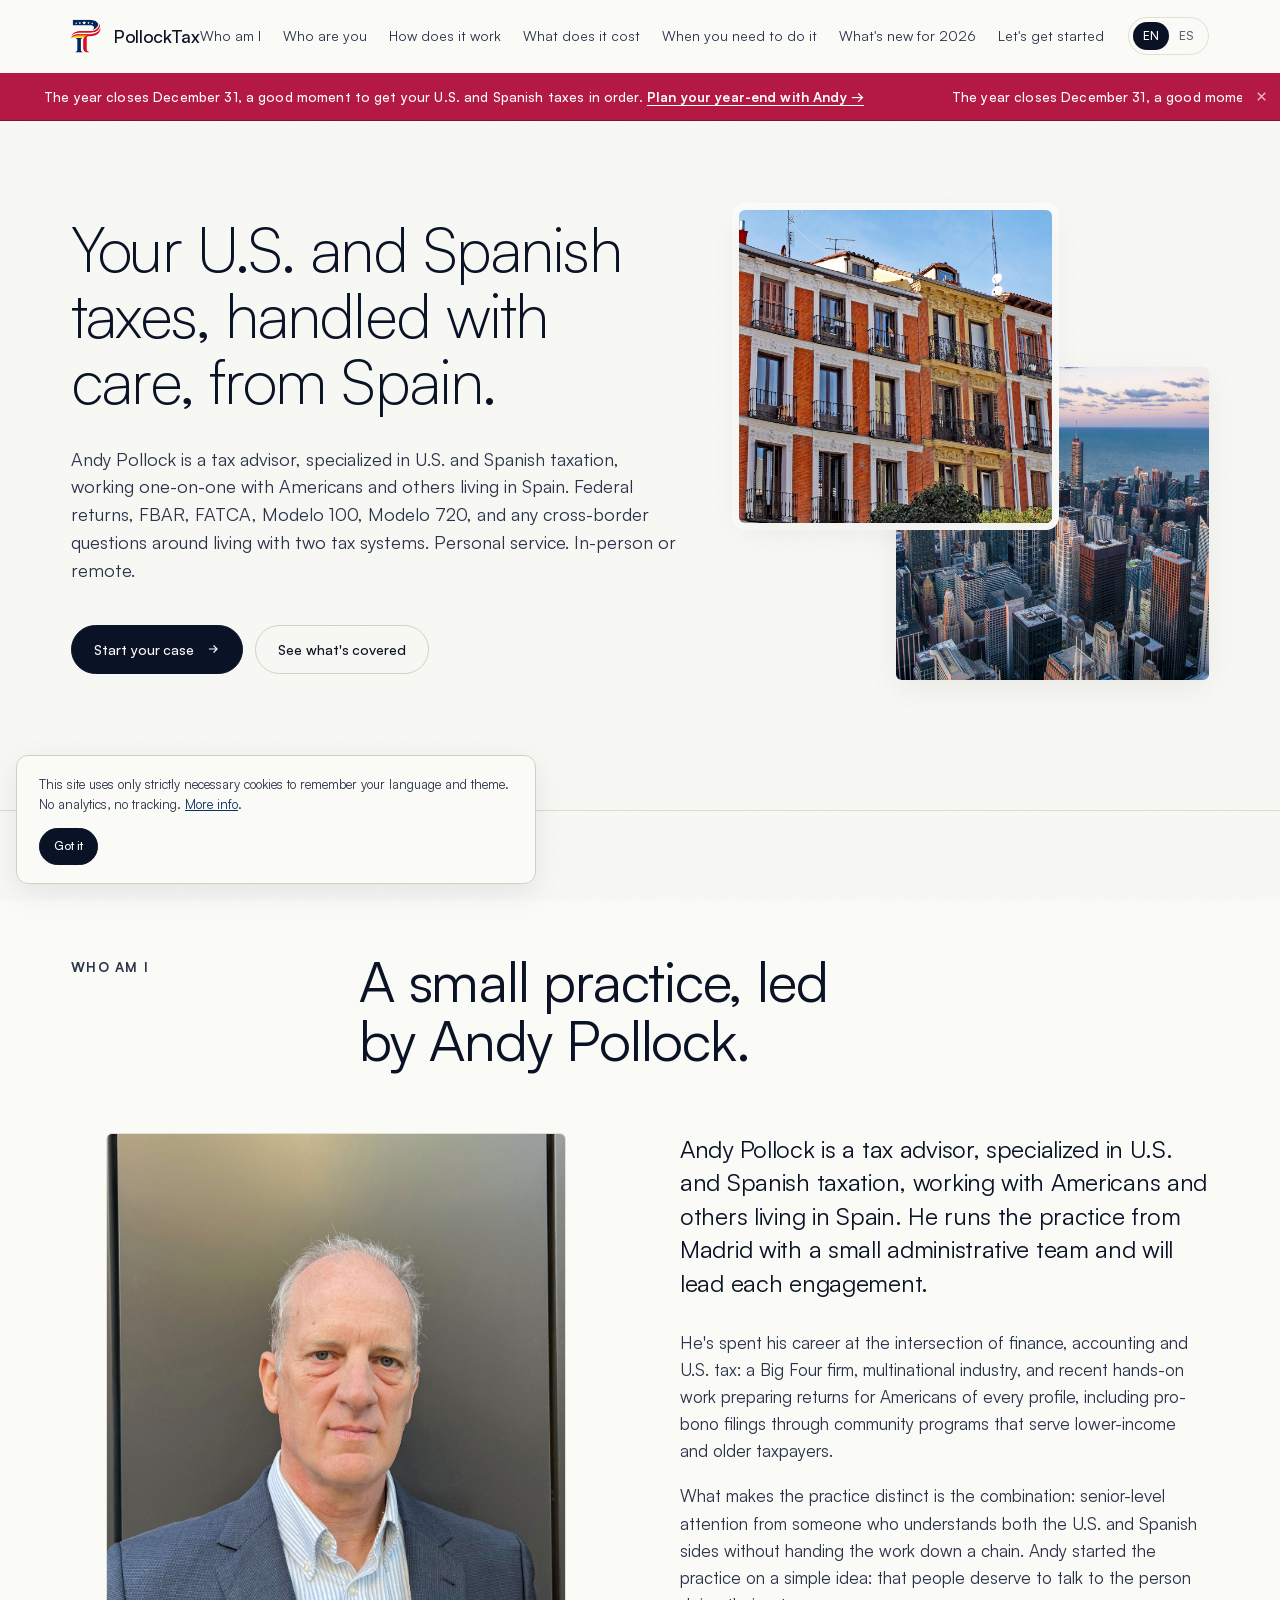
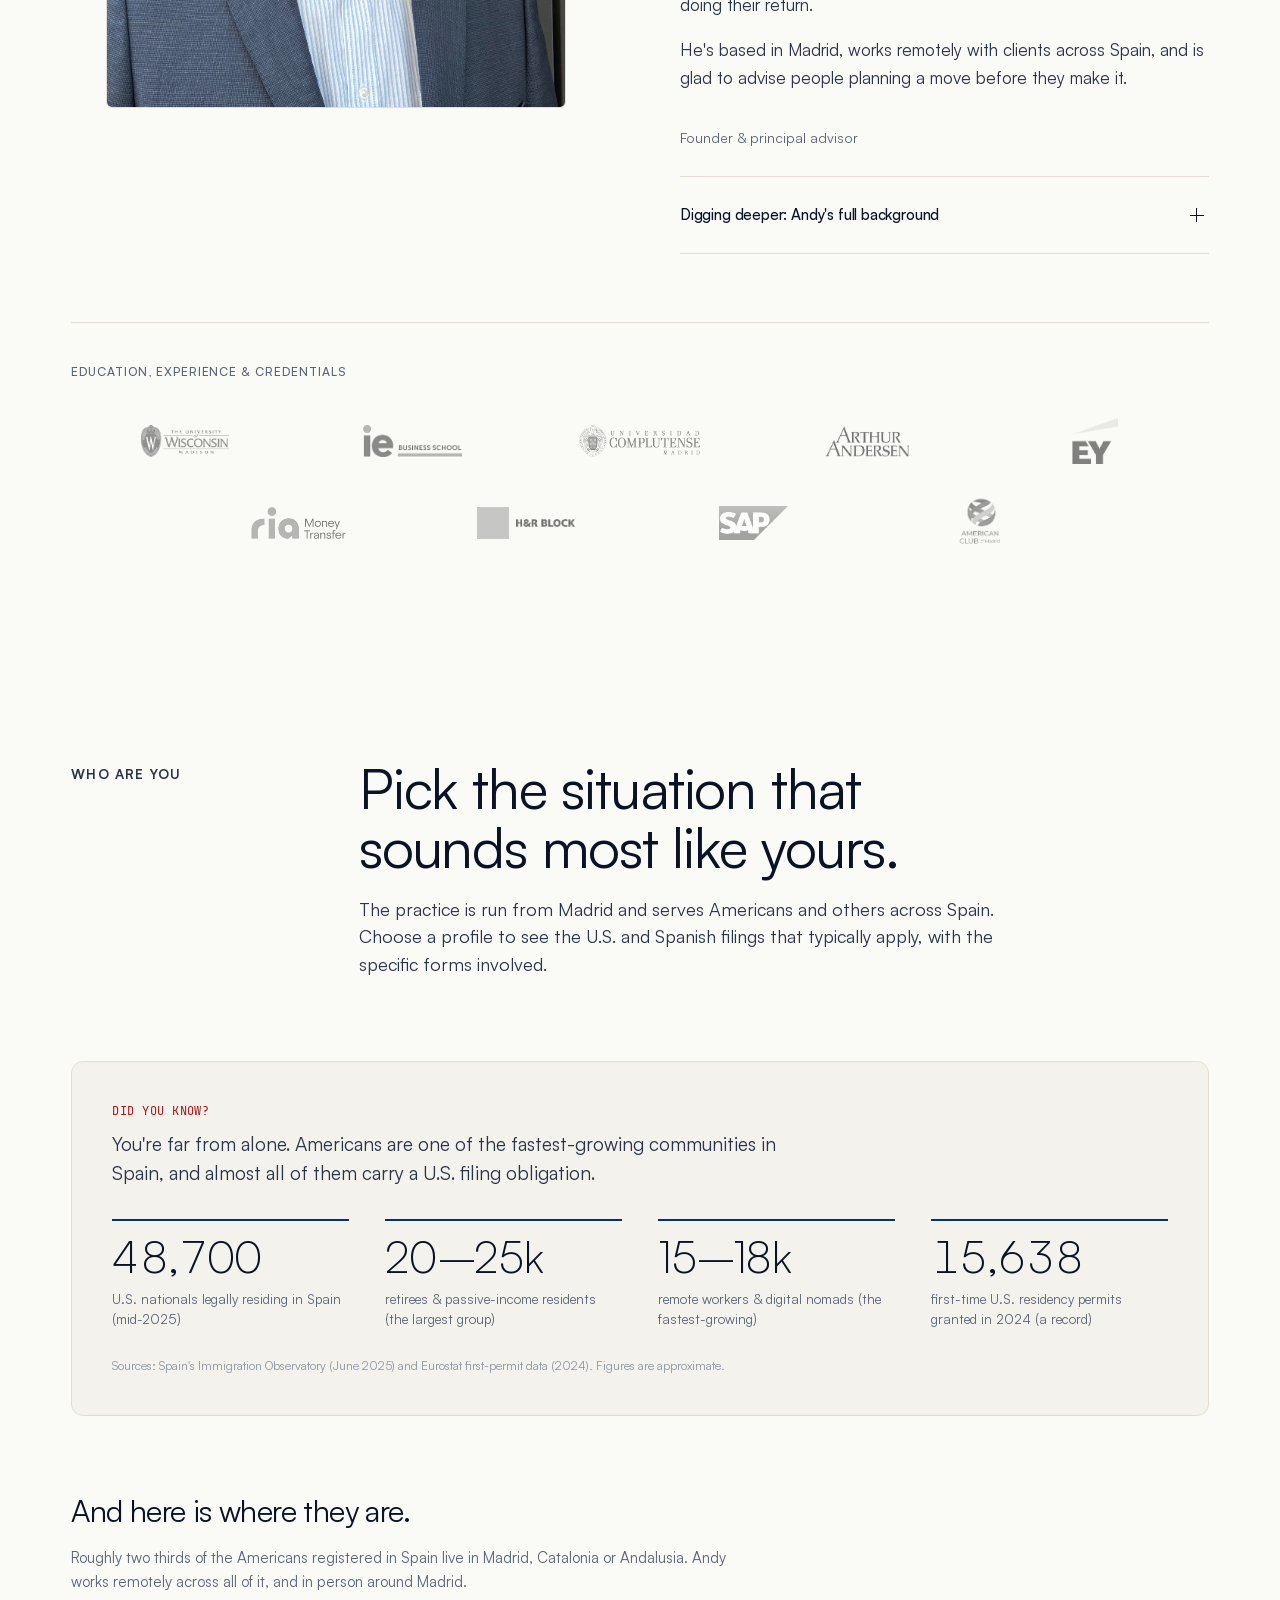
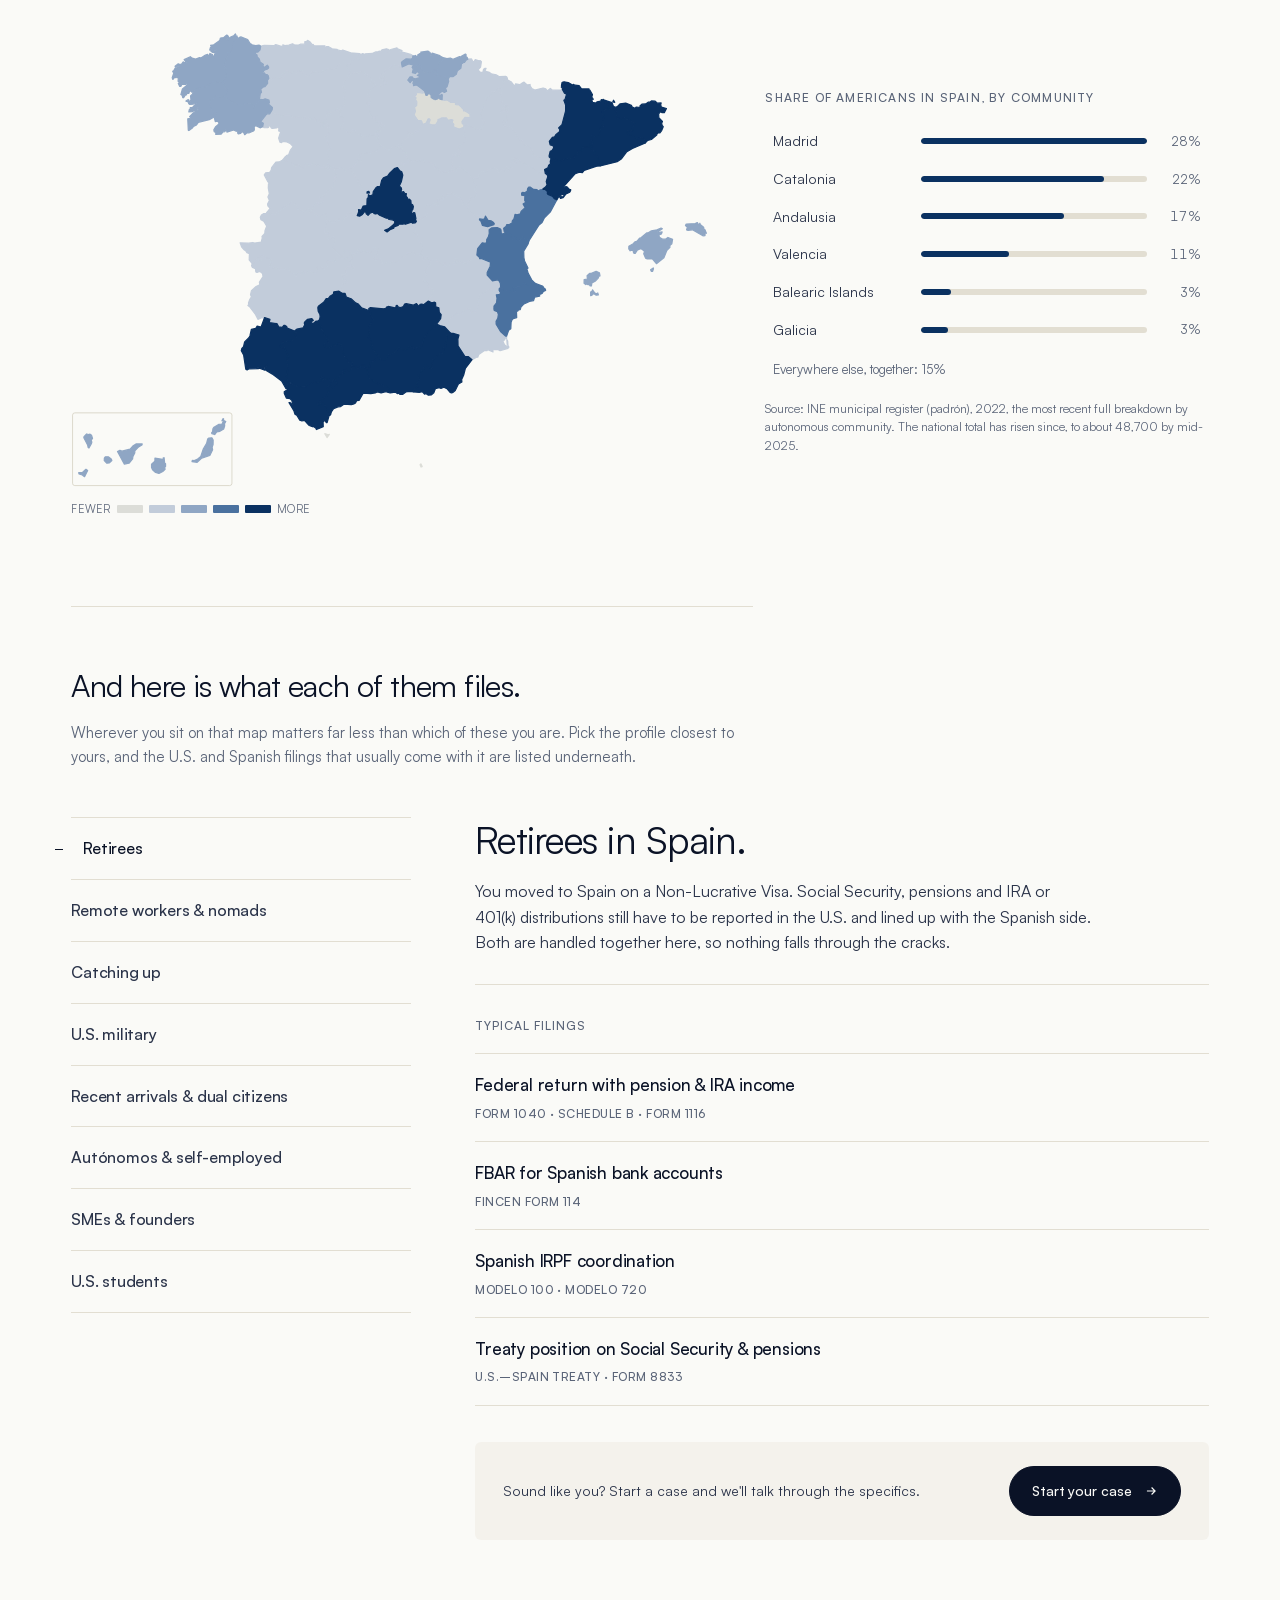
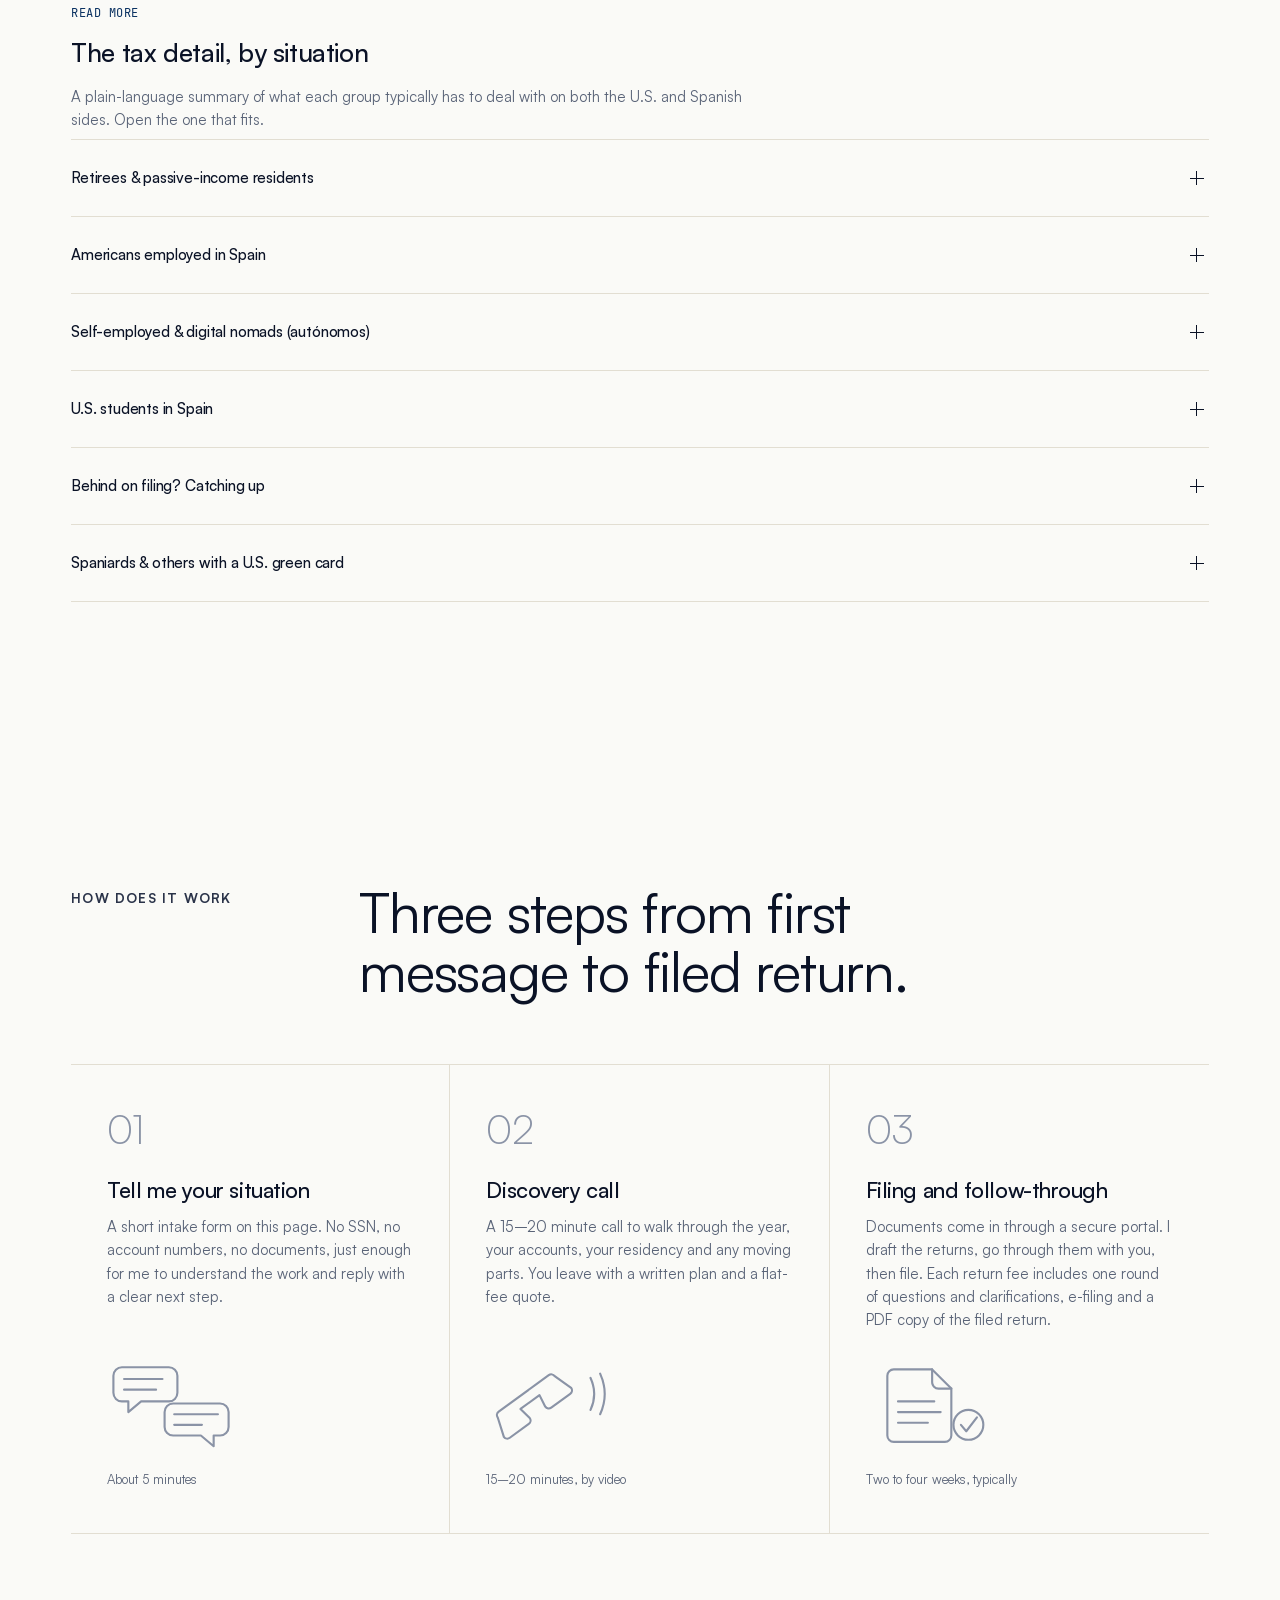
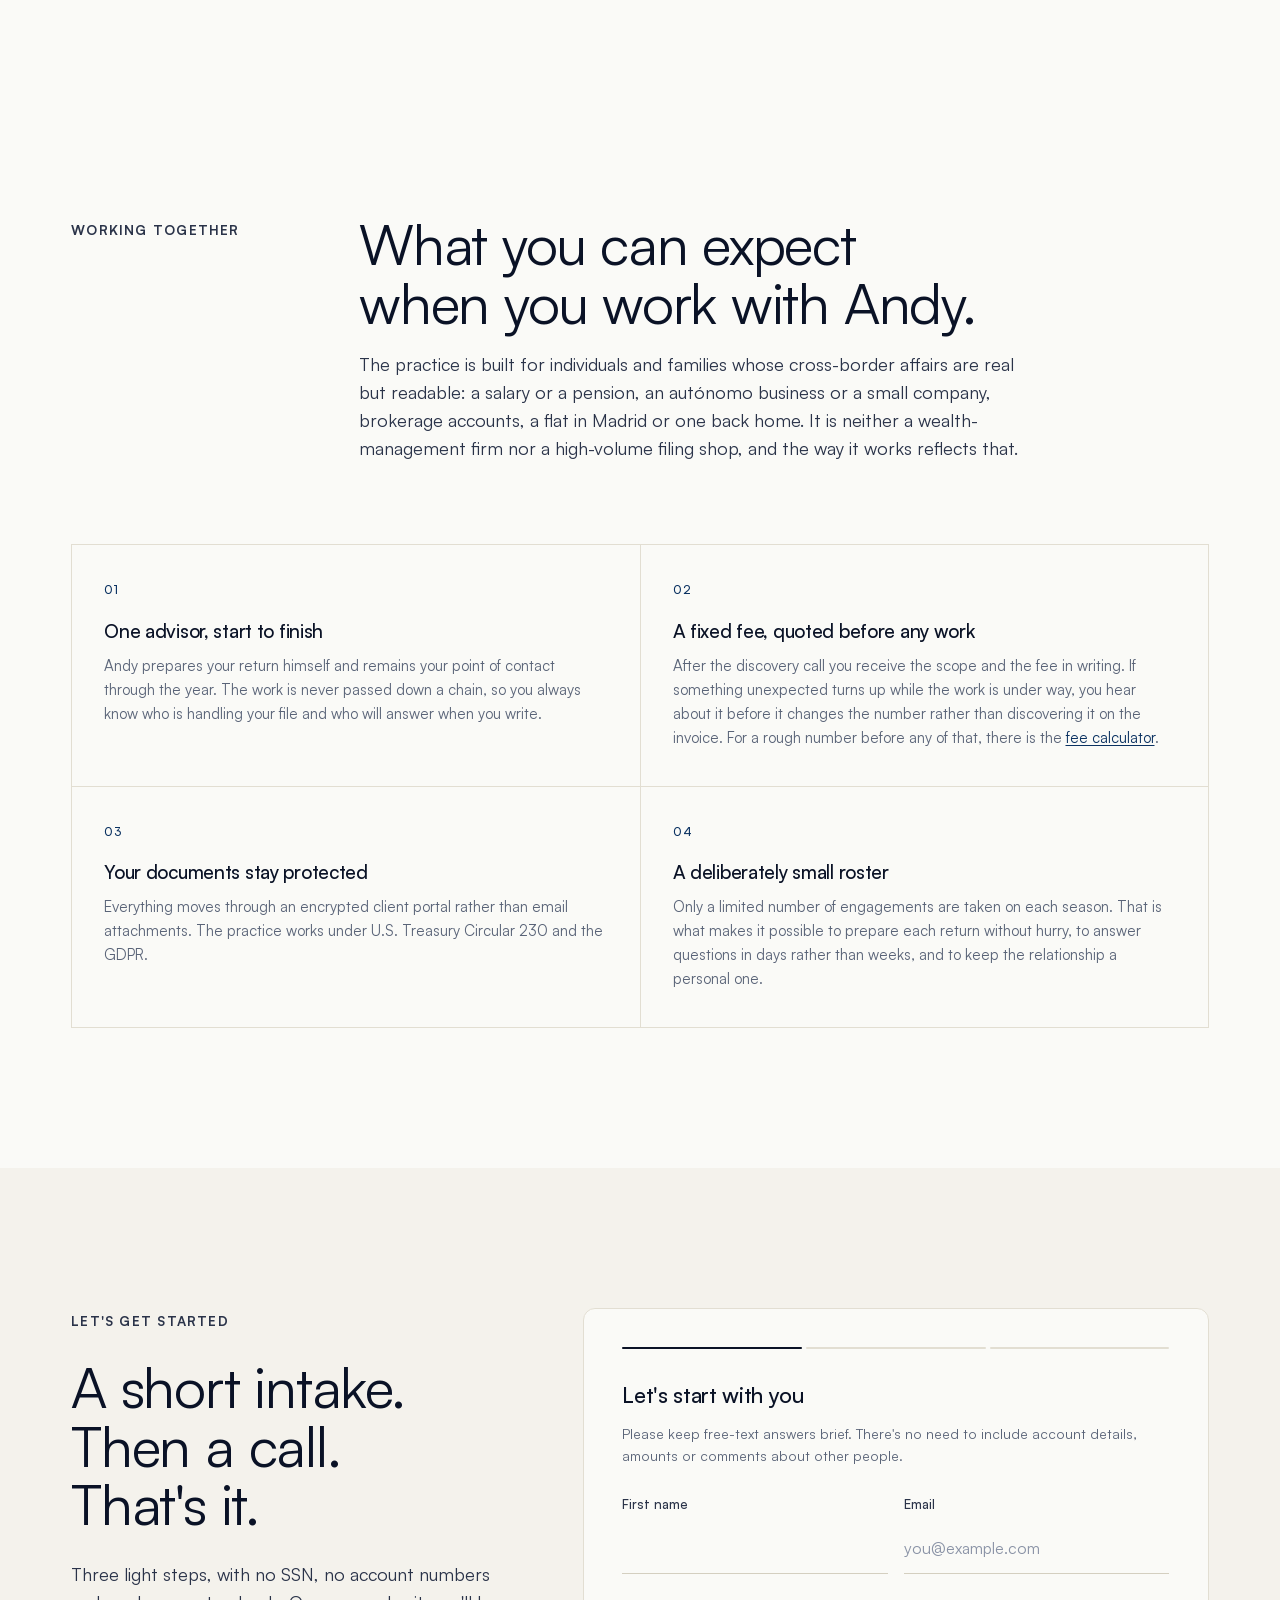
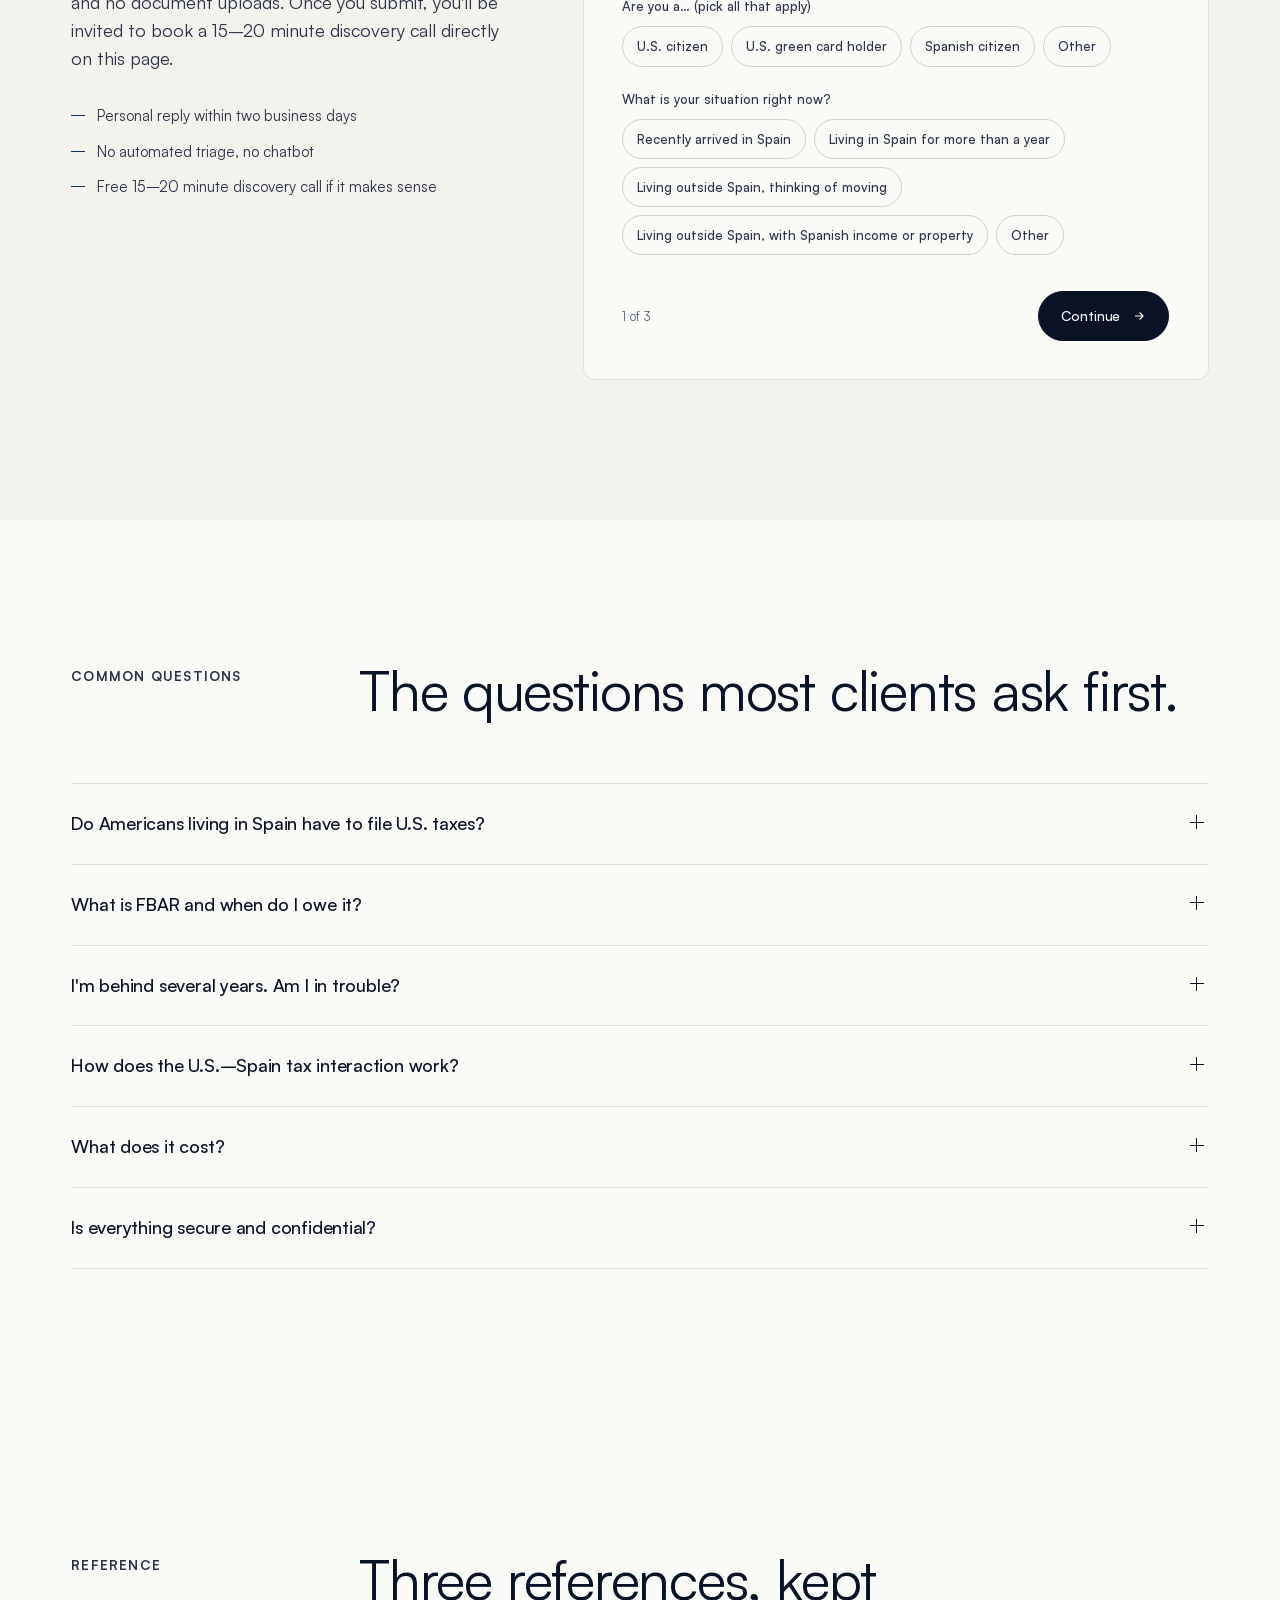
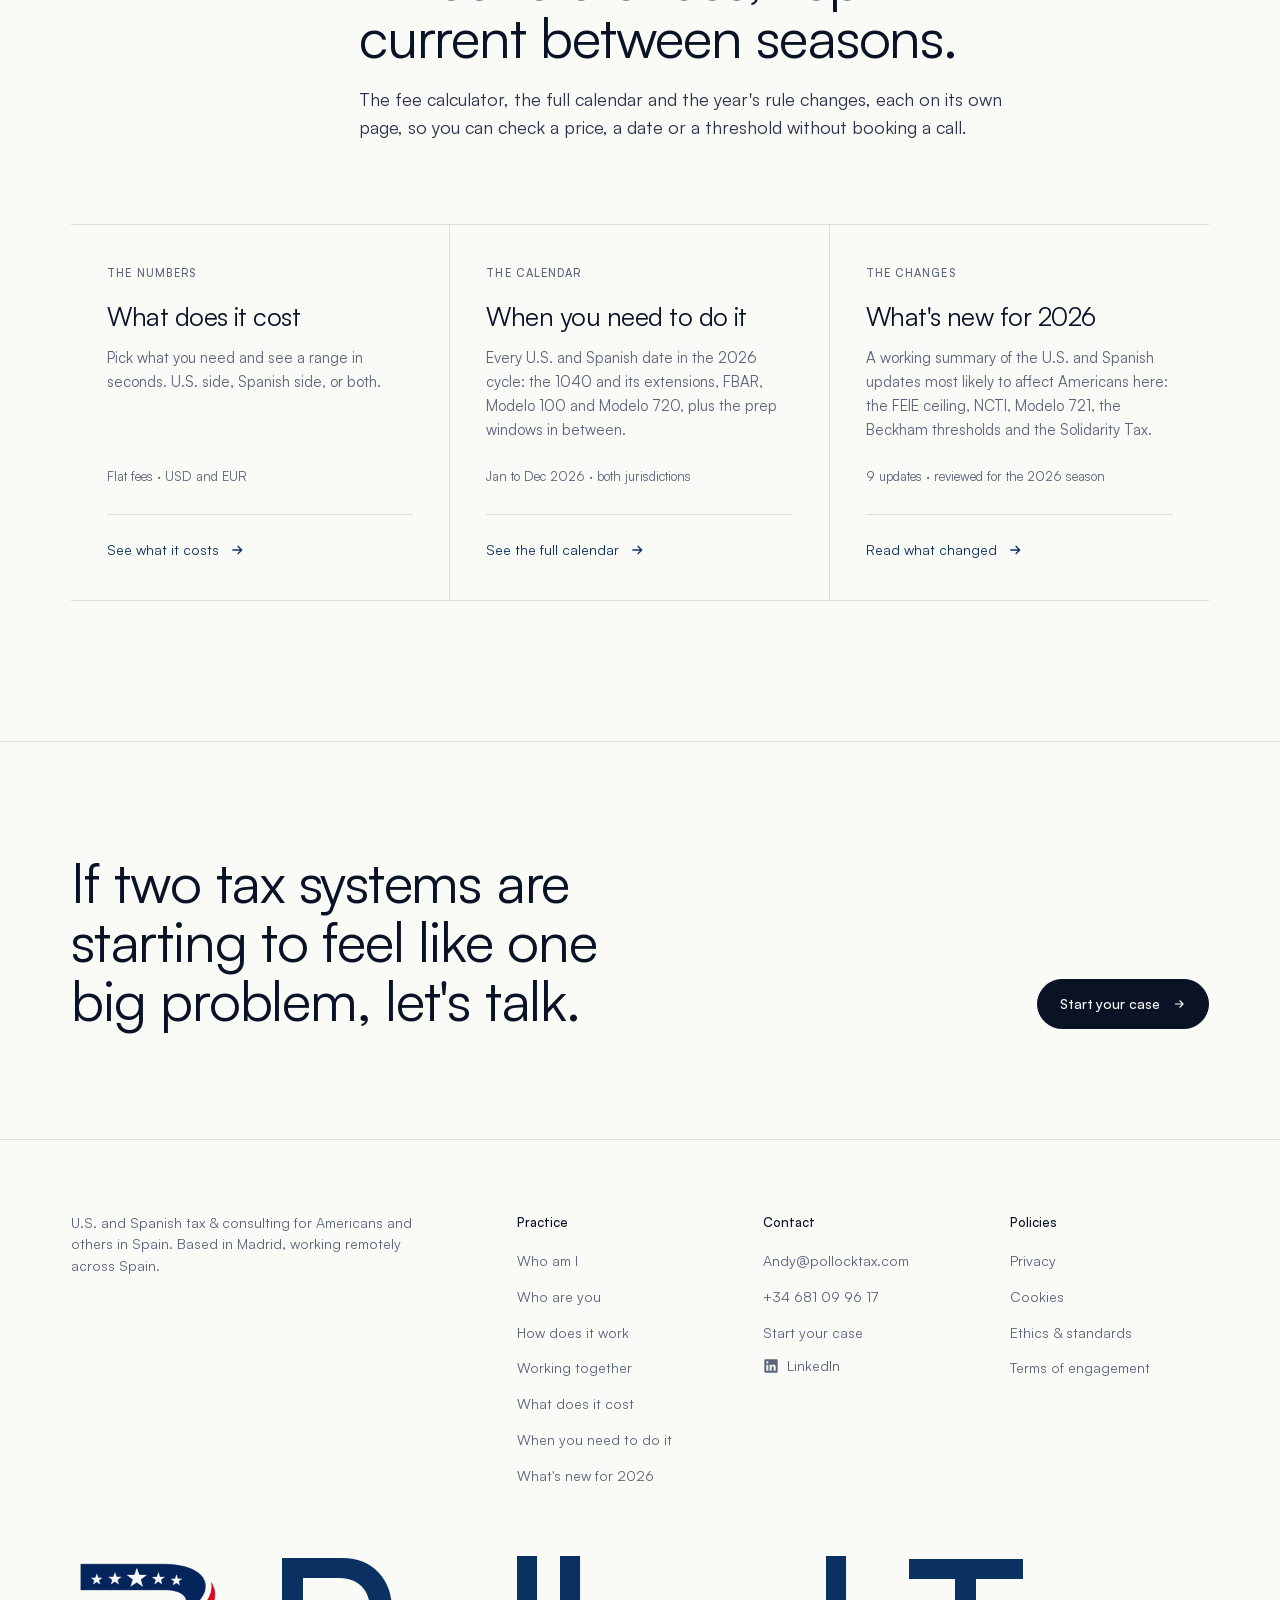
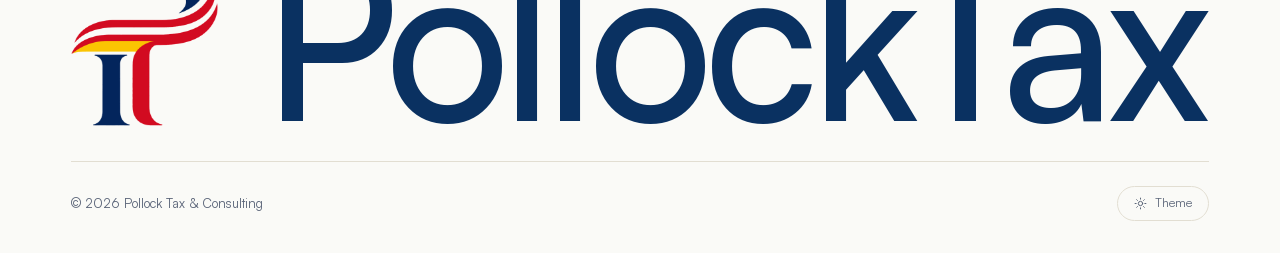
==== commit d675925d: "Bring back "How did you hear about Pollock Tax?" and ask for first name only The referral question r" ====
--- a/index.html
+++ b/index.html
@@ -1360,8 +1360,8 @@
 
           <div class="field-row">
             <div class="field">
-              <label for="f-name" data-bilingual><span data-lang="en">Full name</span><span data-lang="es">Nombre y apellidos</span></label>
-              <input id="f-name" class="input" type="text" name="name" autocomplete="name" placeholder="" />
+              <label for="f-name" data-bilingual><span data-lang="en">First name</span><span data-lang="es">Nombre</span></label>
+              <input id="f-name" class="input" type="text" name="name" autocomplete="given-name" placeholder="" />
             </div>
             <div class="field">
               <label for="f-email" data-bilingual><span data-lang="en">Email</span><span data-lang="es">Correo</span></label>
@@ -1511,6 +1511,41 @@
           <div class="field" data-show-when="reservation:other" hidden>
             <label for="f-reservation-other" data-bilingual><span data-lang="en">Please explain</span><span data-lang="es">Explícalo, por favor</span></label>
             <input id="f-reservation-other" class="input" type="text" name="reservationOther" placeholder="" />
+          </div>
+
+          <div class="field">
+            <span class="field-label" id="grp-label-11" data-bilingual><span data-lang="en">How did you hear about Pollock Tax?</span><span data-lang="es">¿Cómo conociste Pollock Tax?</span></span>
+            <div class="chips" data-chips data-name="referral" data-mode="single" role="group" aria-labelledby="grp-label-11">
+              <button type="button" class="chip" aria-pressed="false" data-value="word-of-mouth" data-bilingual><span data-lang="en">Word of mouth</span><span data-lang="es">Recomendación</span></button>
+              <button type="button" class="chip" aria-pressed="false" data-value="retail" data-bilingual><span data-lang="en">In a shop or business</span><span data-lang="es">En un comercio o negocio</span></button>
+              <button type="button" class="chip" aria-pressed="false" data-value="association" data-bilingual><span data-lang="en">Through an association</span><span data-lang="es">A través de una asociación</span></button>
+              <button type="button" class="chip" aria-pressed="false" data-value="google" data-bilingual><span data-lang="en">Google search</span><span data-lang="es">Búsqueda en Google</span></button>
+              <button type="button" class="chip" aria-pressed="false" data-value="social" data-bilingual><span data-lang="en">Social media or online group</span><span data-lang="es">Redes sociales o grupo online</span></button>
+              <button type="button" class="chip" aria-pressed="false" data-value="ai" data-bilingual><span data-lang="en">AI assistant (ChatGPT, etc.)</span><span data-lang="es">Asistente de IA (ChatGPT, etc.)</span></button>
+              <button type="button" class="chip" aria-pressed="false" data-value="event" data-bilingual><span data-lang="en">Event or talk</span><span data-lang="es">Evento o charla</span></button>
+              <button type="button" class="chip" aria-pressed="false" data-value="other" data-bilingual><span data-lang="en">Other</span><span data-lang="es">Otro</span></button>
+            </div>
+          </div>
+
+          <div class="field" data-show-when="referral:retail" hidden>
+            <label for="f-referral-retail" data-bilingual><span data-lang="en">Which shop or business?</span><span data-lang="es">¿Qué comercio o negocio?</span></label>
+            <input id="f-referral-retail" class="input" type="text" name="referralRetail" placeholder="" />
+          </div>
+          <div class="field" data-show-when="referral:association" hidden>
+            <label for="f-referral-association" data-bilingual><span data-lang="en">Which association?</span><span data-lang="es">¿Qué asociación?</span></label>
+            <input id="f-referral-association" class="input" type="text" name="referralAssociation" placeholder="" />
+          </div>
+          <div class="field" data-show-when="referral:social" hidden>
+            <label for="f-referral-social" data-bilingual><span data-lang="en">Which platform or group? (optional)</span><span data-lang="es">¿Qué plataforma o grupo? (opcional)</span></label>
+            <input id="f-referral-social" class="input" type="text" name="referralSocial" placeholder="" />
+          </div>
+          <div class="field" data-show-when="referral:event" hidden>
+            <label for="f-referral-event" data-bilingual><span data-lang="en">Which event? (optional)</span><span data-lang="es">¿Qué evento? (opcional)</span></label>
+            <input id="f-referral-event" class="input" type="text" name="referralEvent" placeholder="" />
+          </div>
+          <div class="field" data-show-when="referral:other" hidden>
+            <label for="f-referral-other" data-bilingual><span data-lang="en">Tell us where</span><span data-lang="es">Cuéntanos dónde</span></label>
+            <input id="f-referral-other" class="input" type="text" name="referralOther" placeholder="" />
           </div>
 
           <div class="field">
@@ -1873,8 +1908,8 @@
 
         <h3 data-bilingual><span data-lang="en">Data we collect</span><span data-lang="es">Datos que recogemos</span></h3>
         <p data-bilingual="block">
-          <span data-lang="en">When you reach out through the "Let's get started" form on this site, I collect the information you provide to assess whether I'm a good fit for your situation and, if so, to prepare for our discovery call. This includes your name and email address; your citizenship and residency status; the services you're interested in (U.S. tax preparation, Spanish tax preparation, cross-border advisory, or a specific question); what brings you to the page (needing to hire a tax specialist, comparing your options, or seeking a second opinion on existing tax work); how urgent your need is; whether you currently work with a U.S. advisor, a Spanish advisor, or both, and, only if you choose to share it, that advisor's name; your current stage with Spain (recently arrived, established, still abroad and considering a move, or living abroad with Spanish income or property); whether you're willing to pay for tax services; whether you're reserving a tax-filing engagement for the upcoming filing season and which forms it involves (for example, Form 1040, FBAR, Form 8938, Modelo 100, Modelo 210, or Modelo 720); and anything else you choose to tell me about what matters to you in working with an advisor. I process this information under Article 6(1)(b) GDPR, as steps taken at your request before entering into an engagement, and, where you mention another advisor, under Article 6(1)(f), my legitimate interest in understanding your current situation. As Spanish anti-money-laundering law requires, I also check names against official sanctions lists (Article 6(1)(c) GDPR). Please avoid including sensitive personal details, such as health information, in the free-text fields. If you go on to sign an engagement letter, this information becomes part of your client file and is retained under my document retention policy. If you don't, I keep it for 90 days and then delete it, unless the law, including anti-money-laundering legislation, requires me to keep it longer.</span>
-          <span data-lang="es">Cuando me escribes a través del formulario «Empecemos» de este sitio, recojo la información que me facilitas para valorar si encajo con tu situación y, en su caso, preparar nuestra llamada inicial. Esto incluye tu nombre y correo electrónico; tu nacionalidad y situación de residencia; los servicios que te interesan (preparación de declaraciones de EE.&nbsp;UU., preparación de declaraciones españolas, asesoría transfronteriza o una consulta concreta); qué te trae a la página (necesitas contratar a un especialista fiscal, estás comparando opciones o buscas una segunda opinión sobre declaraciones ya hechas); la urgencia de tu necesidad; si trabajas actualmente con un asesor en EE.&nbsp;UU., en España o en ambos y, solo si decides compartirlo, el nombre de ese asesor; tu situación respecto a España (recién llegado, establecido, aún en el extranjero y pensando en mudarte, o residente en el extranjero con ingresos o bienes en España); si estás dispuesto a pagar por servicios fiscales; si reservas la preparación de tus declaraciones para la próxima campaña y qué modelos incluye (por ejemplo, Formulario 1040, FBAR, Formulario 8938, Modelo 100, Modelo 210 o Modelo 720); y cualquier otra cosa que quieras contarme sobre lo que te importa al trabajar con un asesor. Trato esta información conforme al art. 6.1.b RGPD, como medidas precontractuales adoptadas a petición tuya, y, cuando mencionas a otro asesor, conforme al art. 6.1.f, mi interés legítimo en conocer tu situación actual. Como exige la normativa española de prevención del blanqueo de capitales, también compruebo los nombres en las listas oficiales de sanciones (art. 6.1.c RGPD). Evita incluir datos personales sensibles, como información de salud, en los campos de texto libre. Si llegas a firmar una carta de encargo, esta información pasa a formar parte de tu expediente de cliente y se conserva según mi política de conservación de documentos. Si no, la conservo 90 días y después la elimino, salvo que la ley, incluida la de prevención del blanqueo de capitales, me obligue a conservarla más tiempo.</span>
+          <span data-lang="en">When you reach out through the "Let's get started" form on this site, I collect the information you provide to assess whether I'm a good fit for your situation and, if so, to prepare for our discovery call. This includes your first name and email address; your citizenship and residency status; the services you're interested in (U.S. tax preparation, Spanish tax preparation, cross-border advisory, or a specific question); what brings you to the page (needing to hire a tax specialist, comparing your options, or seeking a second opinion on existing tax work); how urgent your need is; whether you currently work with a U.S. advisor, a Spanish advisor, or both, and, only if you choose to share it, that advisor's name; your current stage with Spain (recently arrived, established, still abroad and considering a move, or living abroad with Spanish income or property); whether you're willing to pay for tax services; whether you're reserving a tax-filing engagement for the upcoming filing season and which forms it involves (for example, Form 1040, FBAR, Form 8938, Modelo 100, Modelo 210, or Modelo 720); how you heard about me; and anything else you choose to tell me about what matters to you in working with an advisor. I process this information under Article 6(1)(b) GDPR, as steps taken at your request before entering into an engagement, and, where you mention another advisor, under Article 6(1)(f), my legitimate interest in understanding your current situation. As Spanish anti-money-laundering law requires, I also check names against official sanctions lists (Article 6(1)(c) GDPR). Please avoid including sensitive personal details, such as health information, in the free-text fields. If you go on to sign an engagement letter, this information becomes part of your client file and is retained under my document retention policy. If you don't, I keep it for 90 days and then delete it, unless the law, including anti-money-laundering legislation, requires me to keep it longer.</span>
+          <span data-lang="es">Cuando me escribes a través del formulario «Empecemos» de este sitio, recojo la información que me facilitas para valorar si encajo con tu situación y, en su caso, preparar nuestra llamada inicial. Esto incluye tu nombre de pila y correo electrónico; tu nacionalidad y situación de residencia; los servicios que te interesan (preparación de declaraciones de EE.&nbsp;UU., preparación de declaraciones españolas, asesoría transfronteriza o una consulta concreta); qué te trae a la página (necesitas contratar a un especialista fiscal, estás comparando opciones o buscas una segunda opinión sobre declaraciones ya hechas); la urgencia de tu necesidad; si trabajas actualmente con un asesor en EE.&nbsp;UU., en España o en ambos y, solo si decides compartirlo, el nombre de ese asesor; tu situación respecto a España (recién llegado, establecido, aún en el extranjero y pensando en mudarte, o residente en el extranjero con ingresos o bienes en España); si estás dispuesto a pagar por servicios fiscales; si reservas la preparación de tus declaraciones para la próxima campaña y qué modelos incluye (por ejemplo, Formulario 1040, FBAR, Formulario 8938, Modelo 100, Modelo 210 o Modelo 720); cómo me conociste; y cualquier otra cosa que quieras contarme sobre lo que te importa al trabajar con un asesor. Trato esta información conforme al art. 6.1.b RGPD, como medidas precontractuales adoptadas a petición tuya, y, cuando mencionas a otro asesor, conforme al art. 6.1.f, mi interés legítimo en conocer tu situación actual. Como exige la normativa española de prevención del blanqueo de capitales, también compruebo los nombres en las listas oficiales de sanciones (art. 6.1.c RGPD). Evita incluir datos personales sensibles, como información de salud, en los campos de texto libre. Si llegas a firmar una carta de encargo, esta información pasa a formar parte de tu expediente de cliente y se conserva según mi política de conservación de documentos. Si no, la conservo 90 días y después la elimino, salvo que la ley, incluida la de prevención del blanqueo de capitales, me obligue a conservarla más tiempo.</span>
         </p>
         <p data-bilingual="block">
           <span data-lang="en">Beyond the form, the site also involves:</span>
